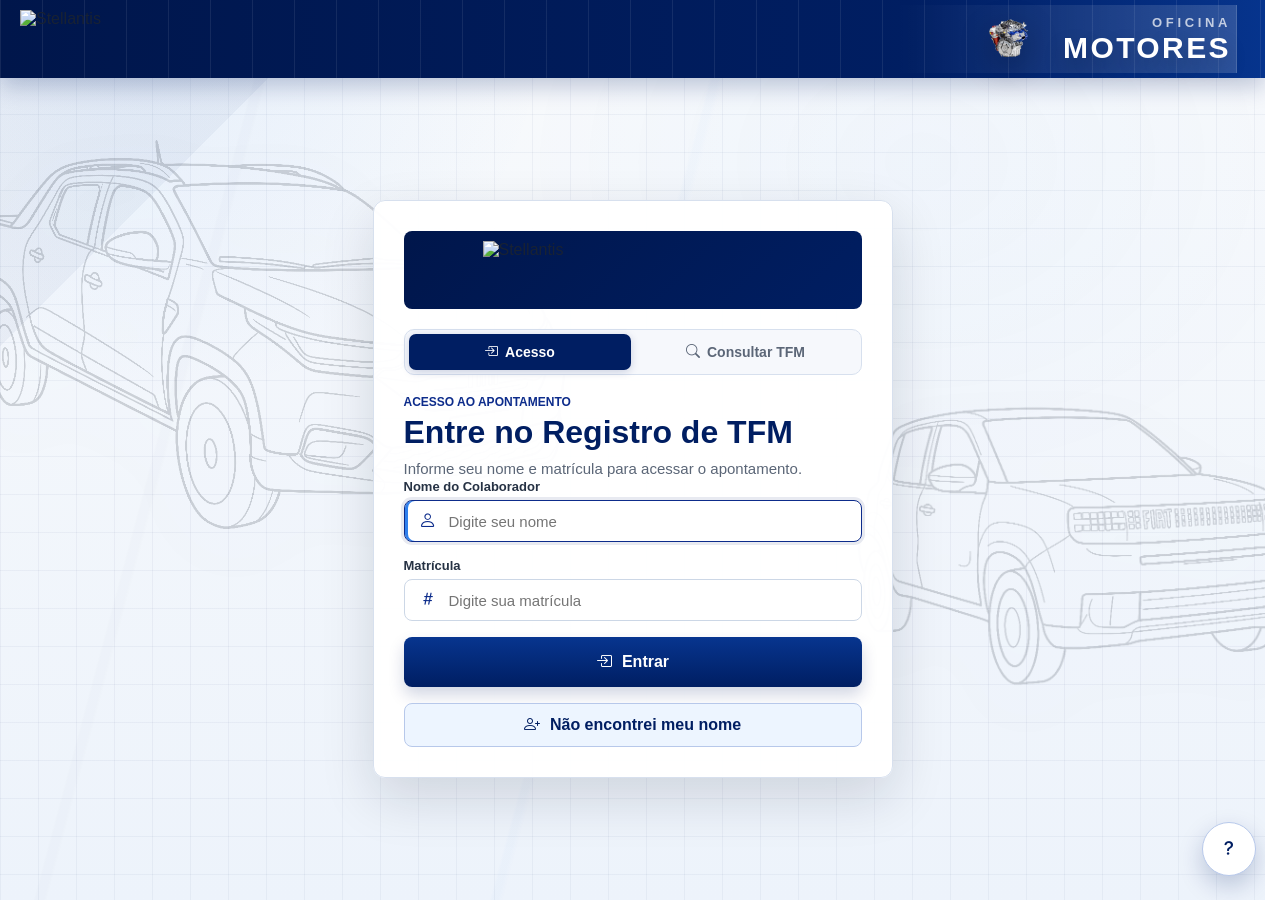
==== index.html @ 26096618 "Melhora anexos consulta e ajuda do apontamento" ====
﻿<!DOCTYPE html>
<html lang="pt-BR">

<head>
    <meta charset="UTF-8">
    <meta name="viewport" content="width=device-width, initial-scale=1.0">

    <title>Registro de Atividades TFM | Stellantis</title>
    <meta name="description" content="Registro de atividades realizadas após a finalização do TFM.">
    <meta name="theme-color" content="#001E62">
    <link rel="icon" type="image/png" sizes="32x32" href="favicon-32.png">
    <link rel="icon" type="image/png" sizes="48x48" href="favicon-48.png">
    <link rel="apple-touch-icon" sizes="180x180" href="apple-touch-icon.png">
    <link rel="manifest" href="site.webmanifest">

    <link rel="stylesheet" href="style.css">
    <link rel="stylesheet" href="https://cdn.jsdelivr.net/npm/bootstrap-icons@1.11.3/font/bootstrap-icons.min.css">
</head>

<body class="login-bloqueado">
    <header class="header">
        <div class="header-inner">
            <img src="logo.png" class="logo" alt="Stellantis">

            <div class="header-titulo-oficina" aria-label="Oficina Motores">
                <img src="slogan.png" class="header-motor-img" alt="Motor">
                <div class="header-titulo-texto">
                    <span>Oficina</span>
                    <strong>Motores</strong>
                </div>
            </div>

            <div class="header-acoes">
                <div id="usuario-logado" class="usuario-logado" hidden>
                    <i class="bi bi-person-check"></i>
                    <span id="usuario-logado-nome">-</span>
                    <button type="button" class="btn-sair-login" aria-label="Sair do sistema">
                        <i class="bi bi-box-arrow-right"></i>
                    </button>
                </div>

                <button type="button" class="btn-abrir-sugestao">
                    <i class="bi bi-lightbulb"></i>
                    <span>Sugerir atividade</span>
                </button>

                <button type="button" class="btn-abrir-feedback">
                    <i class="bi bi-chat-square-heart"></i>
                    <span>Feedback</span>
                </button>
            </div>
        </div>
    </header>

    <section id="tela-login" class="tela-login" aria-labelledby="login-titulo">
        <div class="login-card">
            <div class="login-marca">
                <img src="logo.png" alt="Stellantis">
            </div>

            <div class="login-abas">
                <button type="button" class="login-aba login-aba-ativo" id="aba-acesso" aria-selected="true">
                    <i class="bi bi-box-arrow-in-right"></i>
                    <span>Acesso</span>
                </button>
                <button type="button" class="login-aba" id="aba-consultar" aria-selected="false">
                    <i class="bi bi-search"></i>
                    <span>Consultar TFM</span>
                </button>
            </div>

            <div id="painel-acesso">
                <div class="login-topo">
                    <span>Acesso ao apontamento</span>
                    <h1 id="login-titulo">Entre no Registro de TFM</h1>
                    <p>Informe seu nome e matrícula para acessar o apontamento.</p>
                </div>

                <div id="login-feedback" class="login-feedback" role="status" aria-live="polite" hidden></div>

                <div class="login-form">
                    <div class="campo">
                        <label for="login-nome">Nome do Colaborador</label>
                        <div class="autocomplete-wrapper">
                            <div class="input-icon">
                                <i class="bi bi-person"></i>
                                <input id="login-nome" type="text" class="login-colaborador-input" placeholder="Digite seu nome" autocomplete="off">
                            </div>
                            <div class="atividade-sugestoes" hidden></div>
                        </div>
                    </div>

                    <div class="campo">
                        <label for="login-matricula">Matrícula</label>
                        <div class="input-icon">
                            <i class="bi bi-hash"></i>
                            <input id="login-matricula" type="text" placeholder="Digite sua matrícula" inputmode="numeric" autocomplete="off">
                        </div>
                    </div>

                    <button type="button" class="btn-entrar-login">
                        <i class="bi bi-box-arrow-in-right"></i>
                        <span>Entrar</span>
                    </button>

                    <button type="button" class="btn-login-alternativo">
                        <i class="bi bi-person-plus"></i>
                        <span>Não encontrei meu nome</span>
                    </button>

                    <div id="login-alternativo" class="login-alternativo" hidden>
                        <div class="login-alternativo-topo">
                            <strong>Entrar com cadastro pendente</strong>
                            <p>Use esta opção se seu nome ainda não aparece na lista. Depois peça para a liderança incluir seu cadastro oficial.</p>
                        </div>

                        <div class="campo">
                            <label for="novo-login-nome">Nome completo</label>
                            <div class="input-icon">
                                <i class="bi bi-person-badge"></i>
                                <input id="novo-login-nome" type="text" placeholder="Digite seu nome completo" autocomplete="off">
                            </div>
                        </div>

                        <div class="campo">
                            <label for="novo-login-matricula">Matrícula</label>
                            <div class="input-icon">
                                <i class="bi bi-hash"></i>
                                <input id="novo-login-matricula" type="text" placeholder="Digite sua matrícula" inputmode="numeric" autocomplete="off">
                            </div>
                        </div>

                        <button type="button" class="btn-entrar-pendente">
                            <i class="bi bi-person-check"></i>
                            <span>Entrar e solicitar inclusão</span>
                        </button>
                    </div>
                </div>
            </div>

            <div id="painel-consultar-login" hidden>
                <div class="login-topo">
                    <span>Consultar TFM</span>
                    <h1>Pesquisar TFM</h1>
                    <p>Cole um ou vários TFMs para verificar quais estão no apontamento.</p>
                </div>

                <div id="login-consulta-feedback" class="login-feedback" role="status" aria-live="polite" hidden></div>

                <div class="login-form">
                    <div class="campo">
                        <label for="login-busca-tfm">Número(s) do TFM</label>
                        <div class="input-icon input-textarea">
                            <i class="bi bi-hash"></i>
                            <textarea id="login-busca-tfm" rows="4" placeholder="Cole os TFMs aqui, um por linha ou separados por espaço" inputmode="numeric" autocomplete="off"></textarea>
                        </div>
                    </div>
                    <button type="button" class="btn-buscar-login btn-entrar-login">
                        <i class="bi bi-search"></i>
                        <span>Buscar TFM</span>
                    </button>
                </div>

                <div id="login-resultado-busca" class="resultado-busca login-resultado-busca" hidden></div>
            </div>
        </div>

        <button type="button" class="btn-help btn-help-login" aria-label="Abrir ajuda">
            <i class="bi bi-question-lg"></i>
        </button>
    </section>

    <div id="modal-sugestao" class="modal-tfm" hidden>
        <div class="modal-tfm-backdrop" data-fechar-sugestao></div>
        <section class="modal-tfm-painel modal-sugestao-painel" role="dialog" aria-modal="true" aria-labelledby="modal-sugestao-titulo">
            <div class="modal-tfm-topo">
                <div>
                    <span>Sugestão de atividade</span>
                    <h2 id="modal-sugestao-titulo">Enviar nova atividade</h2>
                </div>

                <button type="button" class="btn-fechar-modal" aria-label="Fechar sugestão" data-fechar-sugestao>
                    <i class="bi bi-x-lg"></i>
                </button>
            </div>

            <div class="modal-tfm-conteudo">
                <div class="sugestao-atividade-conteudo">
                    <div class="campo">
                        <label for="sugestao-atividade">Atividade sugerida</label>
                        <div class="input-icon">
                            <i class="bi bi-list-plus"></i>
                            <input id="sugestao-atividade" type="text" placeholder="Digite a atividade que ainda não aparece na lista">
                        </div>
                    </div>

                    <div class="campo">
                        <label for="sugestao-observacao">Observação</label>
                        <div class="input-icon">
                            <i class="bi bi-chat-left-text"></i>
                            <input id="sugestao-observacao" type="text" placeholder="Opcional: detalhe quando essa atividade deve ser usada">
                        </div>
                    </div>

                    <button type="button" class="btn-sugerir-atividade">
                        <i class="bi bi-send"></i>
                        <span>Enviar sugestão</span>
                    </button>
                </div>
            </div>
        </section>
    </div>

    <div id="modal-feedback" class="modal-tfm" hidden>
        <div class="modal-tfm-backdrop" data-fechar-feedback></div>
        <section class="modal-tfm-painel modal-sugestao-painel" role="dialog" aria-modal="true" aria-labelledby="modal-feedback-titulo">
            <div class="modal-tfm-topo">
                <div>
                    <span>Feedback do colaborador</span>
                    <h2 id="modal-feedback-titulo">Enviar sugestão, ideia ou reclamação</h2>
                </div>

                <button type="button" class="btn-fechar-modal" aria-label="Fechar feedback" data-fechar-feedback>
                    <i class="bi bi-x-lg"></i>
                </button>
            </div>

            <div class="modal-tfm-conteudo">
                <div class="sugestao-atividade-conteudo">
                    <div class="campo">
                        <label for="feedback-tipo">Tipo de feedback</label>
                        <div class="input-icon">
                            <i class="bi bi-tags"></i>
                            <select id="feedback-tipo">
                                <option value="Sugestão">Sugestão</option>
                                <option value="Ideia">Ideia</option>
                                <option value="Reclamação">Reclamação</option>
                            </select>
                        </div>
                    </div>

                    <div class="campo">
                        <label for="feedback-texto">Sugestão, ideia ou reclamação</label>
                        <div class="input-icon input-textarea">
                            <i class="bi bi-chat-left-text"></i>
                            <textarea id="feedback-texto" rows="3" placeholder="Descreva o feedback"></textarea>
                        </div>
                    </div>

                    <div class="campo">
                        <label for="feedback-observacao">Observação complementar</label>
                        <div class="input-icon input-textarea">
                            <i class="bi bi-card-text"></i>
                            <textarea id="feedback-observacao" rows="2" placeholder="Opcional: detalhe melhor o contexto"></textarea>
                        </div>
                    </div>

                    <button type="button" class="btn-enviar-feedback">
                        <i class="bi bi-send"></i>
                        <span>Enviar feedback</span>
                    </button>
                </div>
            </div>
        </section>
    </div>

    <div id="modal-atividade" class="modal-tfm" hidden>
        <div class="modal-tfm-backdrop" data-fechar-atividade></div>
        <section class="modal-tfm-painel modal-atividade-painel" role="dialog" aria-modal="true" aria-labelledby="modal-atividade-titulo">
            <div class="modal-tfm-topo">
                <div>
                    <span>Nova atividade</span>
                    <h2 id="modal-atividade-titulo">Adicionar outra atividade</h2>
                </div>

                <button type="button" class="btn-fechar-modal" aria-label="Fechar atividade" data-fechar-atividade>
                    <i class="bi bi-x-lg"></i>
                </button>
            </div>

            <div class="modal-tfm-conteudo">
                <div class="modal-atividade-conteudo">
                    <div class="campo campo-inteiro">
                        <label for="modal-atividade-input">Atividade Realizada</label>
                        <div class="autocomplete-wrapper">
                            <div class="input-icon">
                                <i class="bi bi-list-ul"></i>
                                <input id="modal-atividade-input" type="text" class="atividade-input-modal" placeholder="Digite ou selecione a atividade" autocomplete="off">
                            </div>
                            <div class="atividade-sugestoes" hidden></div>
                        </div>
                    </div>

                    <div class="campo campo-inteiro">
                        <label for="modal-horas-input">Horas</label>
                        <div class="input-icon">
                            <i class="bi bi-clock-history"></i>
                            <input id="modal-horas-input" type="text" placeholder="Ex: 1.5" inputmode="decimal" pattern="[0-9]+(\.[0-9]+)?">
                        </div>
                    </div>

                    <div class="campo campo-inteiro">
                        <label for="modal-observacao-input">Observação</label>
                        <div class="input-icon input-textarea">
                            <i class="bi bi-chat-left-text"></i>
                            <textarea id="modal-observacao-input" rows="3" placeholder="Digite alguma observação sobre a atividade"></textarea>
                        </div>
                    </div>

                    <button type="button" class="btn-confirmar-atividade">
                        <i class="bi bi-plus-lg"></i>
                        <span>Adicionar atividade</span>
                    </button>
                </div>
            </div>
        </section>
    </div>

    <div id="modal-colaborador" class="modal-tfm" hidden>
        <div class="modal-tfm-backdrop" data-fechar-colaborador></div>
        <section class="modal-tfm-painel modal-colaborador-painel" role="dialog" aria-modal="true" aria-labelledby="modal-colaborador-titulo">
            <div class="modal-tfm-topo">
                <div>
                    <span>Colaborador adicional</span>
                    <h2 id="modal-colaborador-titulo">Adicionar colaborador</h2>
                </div>

                <button type="button" class="btn-fechar-modal" aria-label="Fechar colaborador" data-fechar-colaborador>
                    <i class="bi bi-x-lg"></i>
                </button>
            </div>

            <div class="modal-tfm-conteudo">
                <div class="modal-colaborador-conteudo">
                    <div class="campo campo-inteiro">
                        <label for="modal-colaborador-nome">Nome do colaborador</label>
                        <div class="autocomplete-wrapper">
                            <div class="input-icon">
                                <i class="bi bi-person"></i>
                                <input id="modal-colaborador-nome" type="text" placeholder="Digite ou selecione o colaborador" autocomplete="off">
                            </div>
                            <div class="atividade-sugestoes" hidden></div>
                        </div>
                    </div>

                    <div class="campo campo-inteiro">
                        <label for="modal-colaborador-matricula">Matrícula</label>
                        <div class="input-icon">
                            <i class="bi bi-hash"></i>
                            <input id="modal-colaborador-matricula" type="text" placeholder="Matrícula" inputmode="numeric" autocomplete="off">
                        </div>
                    </div>

                    <div class="campo campo-inteiro">
                        <label for="modal-colaborador-horas">Horas</label>
                        <div class="input-icon">
                            <i class="bi bi-clock-history"></i>
                            <input id="modal-colaborador-horas" type="text" placeholder="Ex: 1.5" inputmode="decimal">
                        </div>
                    </div>

                    <button type="button" class="btn-confirmar-colaborador">
                        <i class="bi bi-plus-lg"></i>
                        <span>Adicionar colaborador</span>
                    </button>
                </div>
            </div>
        </section>
    </div>

    <div id="modal-revisao" class="modal-tfm" hidden>
        <div class="modal-tfm-backdrop" data-fechar-revisao></div>
        <section class="modal-tfm-painel modal-revisao-painel" role="dialog" aria-modal="true" aria-labelledby="modal-revisao-titulo">
            <div class="modal-tfm-topo">
                <div>
                    <span>Revisão do apontamento</span>
                    <h2 id="modal-revisao-titulo">Conferir antes de salvar</h2>
                </div>

                <button type="button" class="btn-fechar-modal" aria-label="Fechar revisão" data-fechar-revisao>
                    <i class="bi bi-x-lg"></i>
                </button>
            </div>

            <div class="modal-tfm-conteudo">
                <div id="revisao-conteudo" class="revisao-conteudo"></div>

                <div class="revisao-acoes">
                    <button type="button" class="btn-imprimir-revisao">
                        <i class="bi bi-printer"></i>
                        <span>Imprimir comprovante</span>
                    </button>

                    <button type="button" class="btn-confirmar-salvamento">
                        <i class="bi bi-check2-circle"></i>
                        <span>Confirmar e salvar</span>
                    </button>
                </div>
            </div>
        </section>
    </div>

    <div id="modal-help" class="modal-tfm" hidden>
        <div class="modal-tfm-backdrop" data-fechar-help></div>
        <section class="modal-tfm-painel modal-help-painel" role="dialog" aria-modal="true" aria-labelledby="modal-help-titulo">
            <div class="modal-tfm-topo">
                <div>
                    <span>Ajuda rápida</span>
                    <h2 id="modal-help-titulo">Como usar o apontamento</h2>
                </div>

                <button type="button" class="btn-fechar-modal" aria-label="Fechar ajuda" data-fechar-help>
                    <i class="bi bi-x-lg"></i>
                </button>
            </div>

            <div class="modal-tfm-conteudo">
                <div class="help-grid">
                    <div class="help-item">
                        <span>01</span>
                        <div>
                            <strong>Acesse o formulário</strong>
                            <p>Informe seu nome e matrícula. Se seu nome ainda não aparecer, use a opção Não encontrei meu nome.</p>
                        </div>
                    </div>

                    <div class="help-item">
                        <span>02</span>
                        <div>
                            <strong>Preencha os dados principais</strong>
                            <p>Informe início e fim do TFM, nome do colaborador, matrícula e turno.</p>
                        </div>
                    </div>

                    <div class="help-item">
                        <span>03</span>
                        <div>
                            <strong>Adicione colaboradores extras</strong>
                            <p>Use Colaboradores adicionais quando mais de uma pessoa trabalhou no mesmo TFM. Informe nome e horas de cada pessoa.</p>
                        </div>
                    </div>

                    <div class="help-item">
                        <span>04</span>
                        <div>
                            <strong>Informe o TFM</strong>
                            <p>Digite o número do TFM com 6 números e o código do projeto.</p>
                        </div>
                    </div>

                    <div class="help-item">
                        <span>05</span>
                        <div>
                            <strong>Anexe o documento se existir</strong>
                            <p>Use PDF, PNG, JPG ou JPEG de até 5 MB. Se não tiver documento, o apontamento pode ser salvo sem anexo.</p>
                        </div>
                    </div>

                    <div class="help-item">
                        <span>06</span>
                        <div>
                            <strong>Registre as atividades</strong>
                            <p>Selecione ou digite a atividade realizada, informe as horas trabalhadas com ponto e adicione observação quando necessário.</p>
                        </div>
                    </div>

                    <div class="help-item">
                        <span>07</span>
                        <div>
                            <strong>Salve o apontamento</strong>
                            <p>Após preencher os campos corretamente, clique em Salvar Apontamento e aguarde até os dados serem salvos.</p>
                        </div>
                    </div>

                    <div class="help-item">
                        <span>08</span>
                        <div>
                            <strong>Consulte um TFM</strong>
                            <p>Use o campo Consultar TFM para ver dados, atividades registradas e abrir o documento quando existir.</p>
                        </div>
                    </div>

                    <div class="help-item">
                        <span>09</span>
                        <div>
                            <strong>Sugira uma atividade</strong>
                            <p>Se a atividade não aparecer na lista ou tiver alguma sugestão, use Sugerir atividade para enviar uma nova opção à liderança.</p>
                        </div>
                    </div>

                    <div class="help-item help-item-destaque">
                        <span>10</span>
                        <div>
                            <strong>Envie feedback do sistema</strong>
                            <p>Use Feedback para registrar sugestão, ideia, reclamação ou erro encontrado durante o uso do site.</p>
                            <button type="button" class="btn-help-feedback">
                                <i class="bi bi-chat-square-heart"></i>
                                <span>Abrir feedback</span>
                            </button>
                        </div>
                    </div>

                    <div class="help-item help-item-destaque">
                        <span>11</span>
                        <div>
                            <strong>Ainda está com dúvidas?</strong>
                            <p>Se a dúvida continuar ou houver falha que impeça o apontamento, contate o host/responsável pelo site com o número do TFM, matrícula e uma breve descrição do ocorrido.</p>
                        </div>
                    </div>
                </div>
            </div>
        </section>
    </div>

    <div id="modal-documentos" class="modal-tfm" hidden>
        <div class="modal-tfm-backdrop" data-fechar-documentos></div>
        <section class="modal-tfm-painel modal-documentos-painel" role="dialog" aria-modal="true" aria-labelledby="modal-documentos-titulo">
            <div class="modal-tfm-topo">
                <div>
                    <span>Anexos do apontamento</span>
                    <h2 id="modal-documentos-titulo">Verificar imagens</h2>
                </div>

                <button type="button" class="btn-fechar-modal" aria-label="Fechar anexos" data-fechar-documentos>
                    <i class="bi bi-x-lg"></i>
                </button>
            </div>

            <div class="modal-tfm-conteudo">
                <div id="modal-documentos-conteudo" class="modal-documentos-conteudo"></div>
            </div>
        </section>
    </div>

    <main class="main-container">
        <form id="form-apontamento" novalidate>
            <div class="topo-apontamento">
                <div class="titulo-principal">
                    <div class="titulo-icon">
                        <i class="bi bi-clipboard-check"></i>
                    </div>

                    <div>
                        <h1>Registro de Atividades TFM</h1>
                        <p>Preencha corretamente as informações das atividades realizadas após a finalização do TFM.</p>
                    </div>
                </div>

                <section class="painel-resumo" aria-label="Resumo do apontamento">
                    <div class="resumo-item resumo-item-atividades">
                        <span>Atividades Registradas</span>
                        <strong id="resumo-atividades">...</strong>
                    </div>

                    <div class="resumo-item resumo-item-tfm">
                        <span>TFM Registrados</span>
                        <strong id="resumo-salvos">...</strong>
                    </div>

                    <div class="resumo-item resumo-item-ultimo">
                        <span>Último TFM</span>
                        <strong id="resumo-ultimo-tfm">-</strong>
                    </div>
                </section>

            </div>

            <button type="button" class="btn-help" aria-label="Abrir ajuda">
                <i class="bi bi-question-lg"></i>
            </button>

            <div id="feedback-global" class="feedback-global" role="status" aria-live="polite" hidden></div>

            <div class="form-layout">
                <div class="form-coluna form-coluna-esquerda">
                    <div class="card card-dados">
                        <div class="card-titulo">
                            <i class="bi bi-calendar-check"></i>
                            <h2>Dados Principais</h2>
                        </div>

                        <div class="linha"></div>

                        <div class="form-grid dados-grid">
                            <div class="campo campo-metade">
                                <label for="data-inicio-tfm">Data início do TFM</label>
                                <div class="input-icon">
                                    <i class="bi bi-calendar-event"></i>
                                    <input id="data-inicio-tfm" name="dataInicioTfm" type="date" required>
                                </div>
                            </div>

                            <div class="campo campo-metade">
                                <label for="data-fim-tfm">Data fim do TFM</label>
                                <div class="input-icon">
                                    <i class="bi bi-calendar-check"></i>
                                    <input id="data-fim-tfm" name="dataFimTfm" type="date" required>
                                </div>
                            </div>

                            <div class="campo campo-inteiro">
                                <label for="nome">Nome do Colaborador</label>
                                <div class="autocomplete-wrapper">
                                    <div class="input-icon">
                                        <i class="bi bi-person"></i>
                                        <input id="nome" name="nome" type="text" class="colaborador-input" placeholder="Digite seu Nome" autocomplete="off" required>
                                    </div>
                                    <div class="atividade-sugestoes" hidden></div>

                                    <select id="colaboradores-opcoes" hidden>
                                   <option>Ailton Dos Reis Santana</option>
<option>Airton Fonseca do Nascimento</option>
<option>Albert de Almeida Libério</option>
<option>Caio Resende Soares</option>
<option>Cláudio Roberto Miranda</option>
<option>Cleiton De Souza</option>
<option>Ecelson Miranda</option>
<option>Edilson Ribeiro de Andrade</option>
<option>Fabio Henrique Alves Ventura</option>
<option>Franklin de Jesus Souza</option>
<option>Geraldo Marçal Paiva</option>
<option>Gustavo da Silva Amaral</option>
<option>João Paulo de Rezende Trindade</option>
<option>José Edson Martins Coelho</option>
<option>José Egídio Rocha</option>
<option>José Roberto Souza Franco</option>
<option>Leonel Barros Pereira Da Silva</option>
<option>Paulo Roberto Ferreira</option>
<option>Rafael da Silva Moreira</option>
<option>Renato Basílio dos Santos Júnior</option>
<option>Renato Fagner Foureaux</option>
<option>Renis Mendes Goulart</option>
<option>Ricardo da Silva Matos</option>
<option>Roberto Carlos Vieira Martins</option>
<option>Rodolfo Ribeiro Martins</option>
<option>Romeu Malagoli dos Santos</option>
<option>Sebastião Dirino Correia</option>
<option>Sueimer Batista Pereira</option>
<option>Valdemi Amancio Do Nascimento</option>
<option>Wender Bortoloto da Costa</option>
                                    </select>
                                </div>
                            </div>

                            <div class="campo campo-metade">
                                <label for="matricula">Matrícula</label>
                                <div class="input-icon">
                                    <i class="bi bi-hash"></i>
                                    <input id="matricula" name="matricula" type="text" placeholder="Sua Matrícula" inputmode="numeric" autocomplete="off" required>
                                </div>
                            </div>

                            <div class="campo campo-metade campo-turno">
                                <label for="turno">Turno</label>
                                <div class="input-icon">
                                    <i class="bi bi-clock"></i>
                                    <select id="turno" name="turno" required>
                                        <option value="">Seu Turno</option>
                                        <option>1º Turno</option>
                                        <option>2º Turno</option>
                                        <option>Administrativo</option>
                                    </select>
                                </div>
                            </div>

                            <div class="campo campo-inteiro colaboradores-adicionais-campo">
                                <div class="colaboradores-adicionais-topo">
                                    <div>
                                        <label>Colaboradores adicionais</label>
                                        <small>Use quando mais de uma pessoa trabalhou no mesmo TFM.</small>
                                    </div>

                                    <button type="button" class="btn-add-colaborador">
                                        <i class="bi bi-person-plus"></i>
                                        <span>Adicionar colaborador</span>
                                    </button>
                                </div>

                                <div id="colaboradores-adicionais-lista" class="colaboradores-adicionais-lista"></div>
                            </div>
                        </div>
                    </div>

                    <div class="card card-atividade" id="atividades-container">
                        <div class="card-titulo">
                            <i class="bi bi-hash"></i>
                            <h2>TFM</h2>
                        </div>

                        <div class="linha"></div>

                        <div id="atividades-lista">
                            <div class="form-grid atividade-grid">
                                <div class="campo campo-inteiro">
                                    <label for="tfm">Número do TFM</label>
                                    <div class="input-icon">
                                        <i class="bi bi-hash"></i>
                                        <input id="tfm" name="tfm" type="text" placeholder="Digite o TFM" maxlength="6" minlength="6" pattern="[0-9]{6}" inputmode="numeric" autocomplete="off" required>
                                    </div>
                                </div>

                                <div class="campo campo-inteiro">
                                    <label for="projeto">Código do Projeto</label>
                                    <div class="input-icon">
                                        <i class="bi bi-hash"></i>
                                        <input id="projeto" name="projeto" type="text" placeholder="Digite o código" autocomplete="off">
                                    </div>
                                </div>

                                <div class="campo campo-inteiro documento">
                                    <label for="documento-1">Anexar imagem</label>
                                    <div class="input-icon input-file">
                                        <i class="bi bi-file-earmark-arrow-up"></i>
                                        <label class="arquivo-botao" for="documento-1">Escolher arquivos</label>
                                        <span class="arquivo-nome">Nenhum arquivo selecionado</span>
                                        <input id="documento-1" name="documento[]" type="file" class="documento-input" accept=".pdf,.png,.jpg,.jpeg,application/pdf,image/png,image/jpeg" multiple>
                                    </div>
                                    <div class="documento-preview" aria-live="polite"></div>
                                    <small>Somente PDF, PNG, JPG ou JPEG até 5 MB cada.</small>
                                </div>
                            </div>
                        </div>
                    </div>
                </div>

                <div class="form-coluna form-coluna-centro">
                    <div class="card card-detalhes" id="detalhes-container">
                        <div class="card-titulo">
                            <i class="bi bi-list-task"></i>
                            <h2>Atividades Realizadas</h2>
                        </div>

                        <div class="linha"></div>

                        <div id="detalhes-lista">
                            <div class="detalhes-item bloco-item">
                                <div class="bloco-cabecalho">
                                    <span class="bloco-numero">01</span>
                                    <div class="bloco-cabecalho-titulo">
                                        <strong>Atividade realizada</strong>
                                        <span>Obrigatória</span>
                                    </div>
                                </div>

                                <div class="detalhes-grid">
                                    <div class="campo campo-inteiro">
                                        <label for="atividade-1">Atividade Realizada</label>
                                        <div class="autocomplete-wrapper">
                                            <div class="input-icon">
                                                <i class="bi bi-list-ul"></i>
                                                <input id="atividade-1" name="atividade[]" type="text" class="atividade-input" placeholder="Digite ou selecione a atividade" autocomplete="off" required>
                                            </div>
                                            <div class="atividade-sugestoes" hidden></div>
                                        </div>
                                    </div>

                                    <div class="campo campo-horas">
                                        <label for="horas-1">Horas Trabalhadas</label>
                                        <div class="input-icon">
                                            <i class="bi bi-clock-history"></i>
                                            <input id="horas-1" name="horas[]" type="text" class="horas-input" placeholder="Ex: 1.5" inputmode="decimal" pattern="[0-9]+(\.[0-9]+)?" required>
                                        </div>
                                    </div>

                                    <div class="campo observacao">
                                        <label for="observacao-1">Observação</label>
                                        <div class="input-icon input-textarea">
                                            <i class="bi bi-chat-left-text"></i>
                                            <textarea id="observacao-1" name="observacao[]" rows="3" class="observacao-input" placeholder="Digite alguma observação sobre a atividade"></textarea>
                                        </div>
                                    </div>

                                </div>
                            </div>
                        </div>

                        <div class="adicionar-atividade-box">
                            <button type="button" class="btn-add">
                                <i class="bi bi-plus-lg"></i>
                                Adicionar Outra Atividade
                            </button>
                        </div>
                    </div>
                </div>

                <div class="form-coluna form-coluna-direita">
                    <div class="card card-busca">
                    <div class="card-titulo">
                        <i class="bi bi-search"></i>
                        <h2>Consultar TFM</h2>
                    </div>

                    <div class="linha"></div>

                    <div class="busca-tfm">
                        <div class="campo">
                            <label for="busca-tfm">Número(s) do TFM</label>
                            <div class="input-icon input-textarea">
                                <i class="bi bi-hash"></i>
                                <textarea id="busca-tfm" rows="4" placeholder="Cole os TFMs aqui, um por linha ou separados por espaço" inputmode="numeric" autocomplete="off"></textarea>
                            </div>
                        </div>

                        <button type="button" class="btn-buscar">
                            <i class="bi bi-search"></i>
                            <span>Buscar</span>
                        </button>
                    </div>

                    <button type="button" class="resultado-busca-backdrop" aria-label="Fechar resultados da consulta" hidden></button>
                    <div id="resultado-busca" class="resultado-busca" hidden></div>
                </div>

                    <section class="card card-historico" aria-labelledby="historico-titulo">
                    <div class="card-titulo">
                        <i class="bi bi-clock-counterclockwise"></i>
                        <h2 id="historico-titulo">TFM Realizados</h2>
                    </div>

                    <div class="linha"></div>

                    <div class="historico-topo">
                        <p>Últimas 5 atividades salvas na planilha.</p>
                    </div>

                    <div id="historico-lista" class="historico-lista"></div>
                </section>

                </div>

            </div>

            <button type="submit" class="btn-salvar btn-salvar-flutuante">
                <i class="bi bi-floppy"></i>
                <span>Salvar Apontamento</span>
            </button>

        </form>
    </main>

    <div id="modal-tfm" class="modal-tfm" hidden>
        <div class="modal-tfm-backdrop" data-fechar-modal></div>
        <section class="modal-tfm-painel" role="dialog" aria-modal="true" aria-labelledby="modal-tfm-titulo">
            <div class="modal-tfm-topo">
                <div>
                    <span>Consultar TFM</span>
                    <h2 id="modal-tfm-titulo">Resultado da consulta</h2>
                </div>

                <button type="button" class="btn-fechar-modal" aria-label="Fechar consulta" data-fechar-modal>
                    <i class="bi bi-x-lg"></i>
                </button>
            </div>

            <div id="modal-tfm-conteudo" class="modal-tfm-conteudo"></div>
        </section>
    </div>

    <script src="script.js?v=20260731-1"></script>
</body>

</html>
---- style.css ----
*{
    margin:0;
    padding:0;
    box-sizing:border-box;
    font-family:"Segoe UI", Tahoma, Geneva, Verdana, sans-serif;
}

html{
    scrollbar-gutter:stable;
}

:root{
    --stellantis-blue:#001E62;
    --stellantis-blue-strong:#00164b;
    --stellantis-blue-soft:#0d2c8b;
    --stellantis-cyan:#2f80ed;
    --stellantis-steel:#3b4658;
    --stellantis-ink:#182233;
    --stellantis-muted:#5b6677;
    --stellantis-line:#d7e0ee;
    --stellantis-surface:#ffffff;
    --stellantis-surface-soft:#f6f8fc;
    --stellantis-grid:rgba(0,30,98,0.045);
    --stellantis-success:#0f766e;
    --stellantis-warning:#b45309;
    --stellantis-danger:#b42318;
    --shadow-card:0 10px 24px rgba(15,23,42,0.07);
    --shadow-card-hover:0 14px 28px rgba(15,23,42,0.10);
    --shadow-action:0 14px 30px rgba(0,30,98,0.24);
}

body{
    background:
        radial-gradient(circle at 12% 0%, rgba(47,128,237,0.09), transparent 28%),
        linear-gradient(var(--stellantis-grid) 1px, transparent 1px),
        linear-gradient(90deg, var(--stellantis-grid) 1px, transparent 1px),
        linear-gradient(135deg, rgba(0,30,98,0.045) 0 16%, transparent 16% 100%),
        linear-gradient(180deg, #f8fafc 0%, #edf3fb 100%);
    background-size:auto, 38px 38px, 38px 38px, auto, auto;
    color:var(--stellantis-ink);
    min-height:100vh;
    overflow-x:hidden;
    position:relative;
}

body::before,
body::after{
    content:"";
    inset:0;
    pointer-events:none;
    position:fixed;
    z-index:0;
}

body::before{
    animation:carros-fundo-oficina 38s linear infinite;
    background-image:url("fiat-fundo-1-bg-line.png"), url("fiat-fundo-2-bg-line.png");
    background-position:-18% 22%, 118% 68%;
    background-repeat:no-repeat;
    background-size:min(56vw, 740px) auto, min(52vw, 700px) auto;
    filter:sepia(1) saturate(2.6) hue-rotate(178deg) brightness(0.82) contrast(1.08) drop-shadow(0 18px 24px rgba(0,30,98,0.10));
    mix-blend-mode:multiply;
    opacity:0.18;
}

body::after{
    animation:linhas-fundo-oficina 16s ease-in-out infinite alternate;
    background:
        linear-gradient(105deg, transparent 0 18%, rgba(0,30,98,0.03) 18.2% 18.7%, transparent 19% 100%),
        linear-gradient(105deg, transparent 0 48%, rgba(47,128,237,0.035) 48.2% 48.6%, transparent 49% 100%),
        radial-gradient(ellipse at 72% 18%, rgba(47,128,237,0.07), transparent 34%);
    opacity:0.48;
}

.header,
.tela-login,
.main-container{
    position:relative;
    z-index:1;
}

body.modal-aberto{
    overflow:hidden;
}

body.resultado-busca-aberto{
    overflow:hidden;
}

body.login-bloqueado .main-container,
body.login-bloqueado .btn-abrir-sugestao,
body.login-bloqueado .btn-abrir-feedback,
body.login-bloqueado .btn-salvar-flutuante{
    display:none;
}

/* HEADER */

.header{
    align-items:center;
    background:
        linear-gradient(90deg, rgba(255,255,255,0.08) 0 1px, transparent 1px 100%),
        linear-gradient(90deg, var(--stellantis-blue-strong) 0%, var(--stellantis-blue) 72%, #06348d 100%);
    background-size:42px 100%, auto;
    box-shadow:0 8px 22px rgba(0,30,98,0.24);
    display:flex;
    min-height:58px;
    width:100%;
}

.header-inner{
    align-items:center;
    display:flex;
    justify-content:space-between;
    margin:auto;
    padding:8px 20px;
    width:100%;
}

.logo{
    height:58px;
    object-fit:cover;
    object-position:center 52%;
    width:300px;
}

.header-titulo-oficina{
    align-items:center;
    color:white;
    display:flex;
    flex:1;
    gap:16px;
    isolation:isolate;
    justify-content:flex-end;
    line-height:1;
    min-width:300px;
    padding:0 14px;
    position:relative;
    text-align:right;
    text-transform:uppercase;
}

.header-titulo-oficina::before{
    background:linear-gradient(90deg, transparent, rgba(255,255,255,0.16));
    border-right:1px solid rgba(255,255,255,0.28);
    content:"";
    inset:-8px 8px -8px auto;
    position:absolute;
    width:min(340px, 38vw);
    z-index:-1;
}

.header-motor-img{
    filter:drop-shadow(0 10px 16px rgba(0,0,0,0.24));
    flex:0 0 auto;
    height:52px;
    object-fit:contain;
    width:72px;
}

.header-titulo-texto{
    align-items:flex-end;
    display:flex;
    flex-direction:column;
}

.header-titulo-texto span{
    color:rgba(255,255,255,0.72);
    font-size:13px;
    font-weight:800;
    letter-spacing:0.28em;
}

.header-titulo-texto strong{
    color:#ffffff;
    font-size:30px;
    font-weight:900;
    letter-spacing:0.08em;
    margin-top:4px;
    text-shadow:0 10px 22px rgba(0,0,0,0.24);
}

.header-acoes{
    align-items:center;
    display:flex;
    gap:12px;
}

.usuario-logado{
    align-items:center;
    background:rgba(255,255,255,0.12);
    border:1px solid rgba(255,255,255,0.24);
    border-radius:999px;
    color:white;
    display:flex;
    font-size:13px;
    font-weight:bold;
    gap:8px;
    min-height:34px;
    padding:6px 8px 6px 12px;
}

.usuario-logado[hidden]{
    display:none;
}

.usuario-logado span{
    max-width:240px;
    overflow:hidden;
    text-overflow:ellipsis;
    white-space:nowrap;
}

.btn-sair-login{
    align-items:center;
    background:rgba(255,255,255,0.14);
    border:1px solid rgba(255,255,255,0.24);
    border-radius:999px;
    color:white;
    cursor:pointer;
    display:flex;
    height:28px;
    justify-content:center;
    transition:0.25s;
    width:28px;
}

.btn-sair-login:hover,
.btn-sair-login:focus{
    background:white;
    color:var(--stellantis-blue);
    outline:none;
}

.btn-abrir-sugestao,
.btn-abrir-feedback{
    align-items:center;
    background:rgba(255,255,255,0.92);
    border:1px solid rgba(255,255,255,0.5);
    border-radius:8px;
    box-shadow:0 8px 16px rgba(0,0,0,0.16);
    color:var(--stellantis-blue);
    cursor:pointer;
    display:flex;
    font-size:13px;
    font-weight:bold;
    gap:6px;
    min-height:32px;
    padding:6px 10px;
    transition:0.25s;
}

.btn-abrir-sugestao:hover,
.btn-abrir-sugestao:focus,
.btn-abrir-feedback:hover,
.btn-abrir-feedback:focus{
    background:white;
    outline:none;
    transform:translateY(-1px);
}

/* LOGIN */

.tela-login[hidden]{
    display:none;
}

.tela-login{
    align-items:center;
    display:flex;
    justify-content:center;
    min-height:calc(100vh - 78px);
    padding:36px 20px;
}

/* ABAS DO LOGIN */
.login-abas{
    display:flex;
    gap:4px;
    background:var(--stellantis-surface-soft);
    border:1px solid var(--stellantis-line);
    border-radius:10px;
    padding:4px;
}

.login-aba{
    align-items:center;
    background:transparent;
    border:none;
    border-radius:7px;
    color:var(--stellantis-muted);
    cursor:pointer;
    display:flex;
    flex:1;
    font-size:14px;
    font-weight:600;
    gap:7px;
    justify-content:center;
    padding:10px 12px;
    transition:background 0.18s, color 0.18s;
}

.login-aba:hover{
    background:rgba(0,30,98,0.07);
    color:var(--stellantis-blue);
}

.login-aba.login-aba-ativo{
    background:var(--stellantis-blue);
    color:#fff;
    box-shadow:0 2px 8px rgba(0,30,98,0.18);
}

.login-card{
    background:rgba(255,255,255,0.96);
    border:1px solid var(--stellantis-line);
    border-radius:12px;
    box-shadow:0 20px 54px rgba(15,23,42,0.14);
    display:grid;
    gap:20px;
    max-width:520px;
    padding:30px;
    width:100%;
}

.login-marca{
    align-items:center;
    background:linear-gradient(135deg, var(--stellantis-blue-strong), var(--stellantis-blue));
    border-radius:8px;
    display:flex;
    justify-content:center;
    min-height:78px;
    overflow:hidden;
}

.login-marca img{
    height:58px;
    object-fit:cover;
    object-position:center 52%;
    width:300px;
}

.login-topo span{
    color:var(--stellantis-blue-soft);
    display:block;
    font-size:12px;
    font-weight:bold;
    margin-bottom:6px;
    text-transform:uppercase;
}

.login-topo h1{
    color:var(--stellantis-blue);
    font-size:32px;
    line-height:1.1;
    margin-bottom:8px;
}

.login-topo p{
    color:var(--stellantis-muted);
    font-size:15px;
    line-height:1.45;
}

.login-form{
    display:grid;
    gap:16px;
}

.login-alternativo[hidden]{
    display:none;
}

.login-alternativo{
    background:var(--stellantis-surface-soft);
    border:1px dashed #9db2d8;
    border-radius:14px;
    display:grid;
    gap:14px;
    padding:16px;
}

.login-alternativo-topo strong{
    color:var(--stellantis-blue);
    display:block;
    font-size:15px;
    margin-bottom:5px;
}

.login-alternativo-topo p{
    color:var(--stellantis-muted);
    font-size:13px;
    line-height:1.45;
}

.login-feedback{
    border-radius:12px;
    font-size:14px;
    font-weight:bold;
    padding:12px 14px;
}

.login-feedback.erro{
    background:#fef2f2;
    border:1px solid #fca5a5;
    color:var(--stellantis-danger);
}

.login-feedback.sucesso{
    background:#eefcf9;
    border:1px solid #8bd8ce;
    color:var(--stellantis-success);
}

.login-feedback.aviso{
    background:#fff7ed;
    border:1px solid #fdba74;
    color:var(--stellantis-warning);
}

/* CONTAINER */

.main-container{
    max-width:1360px;
    margin:auto;
    padding:clamp(16px, 2.4vw, 28px) clamp(14px, 2.4vw, 20px) 56px;
}

.topo-apontamento{
    align-items:start;
    display:grid;
    gap:18px;
    grid-template-columns:minmax(0, 1fr) minmax(340px, 430px);
    margin-bottom:22px;
}

/* TÍTULO */

.titulo-principal{
    display:flex;
    align-items:center;
    gap:18px;
    margin-bottom:0;
    position:relative;
}

.titulo-icon{
    width:58px;
    height:58px;
    background:linear-gradient(135deg, var(--stellantis-blue), var(--stellantis-cyan));
    border-radius:10px;
    display:flex;
    justify-content:center;
    align-items:center;
    color:white;
    font-size:26px;
    box-shadow:0 10px 18px rgba(0,30,98,0.20);
}

.titulo-principal h1{
    color:var(--stellantis-blue);
    font-size:clamp(28px, 3vw, 40px);
    line-height:1.05;
    margin-bottom:8px;
}

.titulo-principal p{
    color:var(--stellantis-muted);
    font-size:16px;
}

.painel-resumo{
    display:grid;
    gap:10px;
    grid-template-columns:repeat(3, minmax(120px, 1fr));
    margin-top:10px;
}

.resumo-item{
    background:rgba(255,255,255,0.9);
    border:1px solid var(--stellantis-line);
    border-radius:8px;
    border-left:4px solid var(--stellantis-cyan);
    box-shadow:0 8px 18px rgba(15,23,42,0.05);
    display:flex;
    min-width:0;
    flex-direction:column;
    justify-content:center;
    min-height:82px;
    padding:14px 16px;
}

.resumo-item span{
    color:var(--stellantis-muted);
    display:block;
    font-size:12px;
    font-weight:bold;
    margin-bottom:10px;
    text-transform:uppercase;
}

.resumo-item strong{
    color:var(--stellantis-blue);
    font-size:clamp(24px, 2.8vw, 34px);
    line-height:1;
}

.resumo-item-ultimo strong{
    font-size:clamp(20px, 2.3vw, 28px);
}

.feedback-global{
    border-radius:8px;
    font-weight:bold;
    margin-bottom:20px;
    padding:16px 18px;
}

.feedback-global.sucesso{
    background:#eefcf9;
    border:1px solid #8bd8ce;
    color:var(--stellantis-success);
}

.feedback-global.erro{
    background:#fef2f2;
    border:1px solid #fca5a5;
    color:var(--stellantis-danger);
}

.feedback-global.aviso{
    background:#fff7ed;
    border:1px solid #fdba74;
    color:var(--stellantis-warning);
}

.feedback-global.salvando{
    background:#edf5ff;
    border-color:#9bc2ff;
    color:var(--stellantis-blue);
    overflow:hidden;
    position:relative;
}

.feedback-global.salvando::after{
    animation:carregando-feedback 1.3s linear infinite;
    background:linear-gradient(90deg, transparent, rgba(255,255,255,0.72), transparent);
    content:"";
    inset:0 auto 0 -45%;
    position:absolute;
    width:45%;
}

.btn-help{
    align-items:center;
    background:#ffffff;
    border:1px solid #b7c8ea;
    border-radius:999px;
    bottom:24px;
    box-shadow:0 10px 24px rgba(0,30,98,0.22);
    color:var(--stellantis-blue);
    cursor:pointer;
    display:flex;
    flex-shrink:0;
    font-size:18px;
    height:54px;
    justify-content:center;
    position:fixed;
    right:24px;
    transition:0.25s;
    width:54px;
    z-index:80;
}

.btn-salvar-flutuante{
    backdrop-filter:blur(10px);
    background:linear-gradient(180deg, #0a3da0, var(--stellantis-blue));
    border:1px solid rgba(255,255,255,0.38);
    bottom:22px;
    box-shadow:var(--shadow-action);
    margin:0;
    min-height:56px;
    padding:15px 22px;
    position:fixed;
    right:90px;
    width:max-content;
    z-index:80;
}

.btn-help:hover,
.btn-help:focus{
    background:var(--stellantis-blue);
    color:white;
    outline:none;
    transform:translateY(-1px);
}

/* CARDS */

.card{
    background:var(--stellantis-surface);
    border:1px solid var(--stellantis-line);
    border-radius:10px;
    box-shadow:var(--shadow-card);
    margin-bottom:22px;
    overflow:hidden;
    padding:24px 22px 22px;
    position:relative;
}

.card::before{
    background:linear-gradient(90deg, var(--stellantis-blue), var(--stellantis-cyan));
    content:"";
    height:4px;
    left:0;
    position:absolute;
    right:0;
    top:0;
}

.form-layout{
    display:grid;
    grid-template-columns:minmax(0, 0.96fr) minmax(0, 1.04fr);
    gap:18px;
    align-items:start;
}

.form-layout .card{
    margin-bottom:0;
}

.form-coluna{
    align-content:start;
    display:grid;
    gap:12px;
    min-width:0;
    width:100%;
}

.card-detalhes{
    grid-column:1 / -1;
}

.card-historico{
    grid-column:1 / -1;
}

.card-busca{
    margin-bottom:0;
    padding:16px;
    position:relative;
    z-index:12;
}

.card-busca.tem-resultado-busca{
    z-index:30;
}

.card.card-busca:hover{
    transform:none;
}

.card-busca .card-titulo{
    margin-bottom:12px;
}

.card-busca .card-titulo h2{
    font-size:18px;
}

.card-busca .card-titulo i{
    font-size:18px;
}

.card-busca .linha{
    display:none;
}

.card-atividade{
    display:flex;
    flex-direction:column;
}

#atividades-lista{
    flex:1;
}

#detalhes-lista{
    flex:1;
    max-height:620px;
    overflow-y:auto;
    padding-right:6px;
}

#detalhes-lista::-webkit-scrollbar{
    width:8px;
}

#detalhes-lista::-webkit-scrollbar-track{
    background:#e8f1ff;
    border-radius:999px;
}

#detalhes-lista::-webkit-scrollbar-thumb{
    background:#8da2d6;
    border-radius:999px;
}

.card-titulo{
    display:flex;
    align-items:center;
    gap:12px;
    color:var(--stellantis-blue);
    margin-bottom:12px;
}

.card-titulo i{
    font-size:22px;
}

.card-titulo h2{
    font-size:24px;
    line-height:1.15;
}

.linha{
    width:100%;
    height:1px;
    background:linear-gradient(90deg, var(--stellantis-blue) 0, rgba(47,128,237,0.42) 86px, #dfe6f1 86px);
    margin-bottom:18px;
}

/* FORM */

.form-grid{
    display:grid;
    grid-template-columns:1fr 1fr;
    gap:20px;
}

.dados-grid,
.atividade-grid{
    grid-template-columns:repeat(2, minmax(0, 1fr));
}

.campo-metade{
    grid-column:span 1;
}

.campo-inteiro{
    grid-column:1 / -1;
}

.campo{
    display:flex;
    flex-direction:column;
}

.campo label{
    margin-bottom:8px;
    font-weight:bold;
    color:#263244;
    font-size:15px;
}

.bloco-item{
    background:var(--stellantis-surface-soft);
    border:1px solid #dce5f2;
    border-left:4px solid rgba(47,128,237,0.45);
    border-radius:8px;
    padding:18px;
}

.bloco-item + .bloco-item{
    margin-top:16px;
}

.bloco-cabecalho{
    align-items:center;
    color:var(--stellantis-blue);
    display:flex;
    gap:10px;
    justify-content:space-between;
    margin-bottom:16px;
}

.bloco-cabecalho-titulo{
    align-items:center;
    display:flex;
    flex:1;
    gap:10px;
    min-width:0;
}

.bloco-cabecalho-titulo span{
    background:#e8f1ff;
    border-radius:6px;
    color:var(--stellantis-blue);
    font-size:12px;
    font-weight:bold;
    padding:5px 8px;
}

.bloco-numero{
    align-items:center;
    background:var(--stellantis-blue);
    border-radius:999px;
    color:white;
    display:inline-flex;
    font-size:12px;
    font-weight:bold;
    height:28px;
    justify-content:center;
    letter-spacing:0.4px;
    width:38px;
}

.observacao{
    grid-column:1 / -1;
}

.campo-horas{
    grid-column:1 / -1;
}

.documento{
    grid-column:1 / -1;
}

.detalhes-grid{
    display:grid;
    gap:20px;
    grid-template-columns:minmax(0, 1.2fr) minmax(280px, 0.8fr);
}

.detalhes-item + .detalhes-item{
    border-top:none;
}

.documento small{
    color:var(--stellantis-muted);
    display:block;
    font-size:13px;
    margin-top:8px;
}

/* INPUT COM ÍCONE */

.input-icon{
    display:flex;
    align-items:center;
    border:1px solid #ccd7e6;
    border-radius:8px;
    background:white;
    padding:0 14px;
    transition:0.3s;
}

.input-icon:focus-within{
    border-color:var(--stellantis-blue-soft);
    box-shadow:inset 3px 0 0 var(--stellantis-cyan), 0 0 0 3px rgba(0,30,98,0.09);
}

.input-icon.campo-invalido{
    border-color:#dc2626;
    box-shadow:0 0 0 4px rgba(220,38,38,0.10);
}

.campo-mensagem{
    color:var(--stellantis-danger);
    font-size:12px;
    font-weight:bold;
    margin-top:6px;
}

.input-icon i{
    color:var(--stellantis-blue-soft);
    font-size:18px;
    margin-right:12px;
}

.input-icon input,
.input-icon select,
.input-icon textarea{
    flex:1;
    min-width:0;
    width:100%;
    border:none;
    outline:none;
    min-height:50px;
    padding:13px 0;
    font-size:15px;
    background:transparent;
}

.input-icon input[type="date"]{
    color-scheme:light;
    padding-right:8px;
}

.input-icon input[type="date"]::-webkit-calendar-picker-indicator{
    cursor:pointer;
    height:18px;
    margin-right:0;
    padding:2px;
    width:18px;
}

.input-icon.input-textarea{
    align-items:flex-start;
    padding-top:12px;
    padding-bottom:12px;
}

.input-icon textarea{
    font-family:inherit;
    line-height:1.45;
    max-height:220px;
    min-height:88px;
    padding:0;
    resize:vertical;
}

.input-icon.input-textarea i{
    margin-top:2px;
}

.busca-tfm{
    align-items:flex-end;
    display:grid;
    gap:10px;
    grid-template-columns:minmax(0, 1fr) auto;
}

.busca-tfm .campo label{
    font-size:13px;
    margin-bottom:6px;
}

.card-busca .input-icon input,
.card-busca .input-icon textarea{
    min-height:44px;
    padding:10px 0;
}

.card-busca .btn-buscar{
    min-height:46px;
    padding:12px 16px;
}

.card-busca .btn-buscar:hover,
.card-busca .btn-buscar:focus{
    transform:none;
}

.resultado-busca{
    background:linear-gradient(180deg, #ffffff 0%, #f7faff 100%);
    border:1px solid rgba(0,30,98,0.16);
    border-radius:10px;
    bottom:auto;
    box-shadow:0 22px 60px rgba(0,30,98,0.24);
    left:50%;
    margin-top:0;
    max-height:min(660px, 82vh);
    overflow-y:auto;
    padding:0;
    position:fixed;
    right:auto !important;
    top:50%;
    transform:translate(-50%, -50%);
    width:min(760px, calc(100vw - 32px));
    max-width:calc(100vw - 32px);
    z-index:120;
}

.resultado-busca-backdrop{
    background:rgba(9,18,35,0.64);
    border:0;
    cursor:pointer;
    inset:0;
    padding:0;
    position:fixed;
    width:100%;
    z-index:110;
}

.resultado-busca-backdrop[hidden]{
    display:none;
}

.btn-fechar-resultado{
    align-items:center;
    background:rgba(255,255,255,0.14);
    border:1px solid rgba(255,255,255,0.28);
    border-radius:999px;
    color:white;
    cursor:pointer;
    display:flex;
    height:34px;
    justify-content:center;
    margin:14px 14px -48px auto;
    position:sticky;
    top:12px;
    transition:0.2s;
    width:34px;
    z-index:2;
}

.btn-fechar-resultado:hover,
.btn-fechar-resultado:focus{
    background:white;
    color:var(--stellantis-blue);
    outline:none;
}

.resultado-busca::-webkit-scrollbar{
    width:8px;
}

.resultado-busca::-webkit-scrollbar-track{
    background:#eef3fb;
}

.resultado-busca::-webkit-scrollbar-thumb{
    background:#9db2d8;
    border-radius:999px;
}

.resultado-busca[hidden]{
    display:none;
}

.resultado-busca-sucesso{
    color:var(--stellantis-success);
}

.resultado-busca-aviso{
    color:var(--stellantis-warning);
}

.resultado-busca-erro{
    color:var(--stellantis-danger);
}

.modal-tfm[hidden]{
    display:none;
}

.modal-tfm{
    align-items:center;
    display:flex;
    inset:0;
    justify-content:center;
    padding:24px;
    position:fixed;
    z-index:100;
}

.modal-tfm-backdrop{
    background:rgba(9,18,35,0.64);
    inset:0;
    position:absolute;
}

.modal-tfm-painel{
    background:var(--stellantis-surface-soft);
    border-radius:16px;
    box-shadow:0 24px 70px rgba(2,6,23,0.35);
    display:flex;
    flex-direction:column;
    max-height:min(760px, calc(100vh - 48px));
    max-width:1040px;
    overflow:hidden;
    position:relative;
    width:100%;
    z-index:1;
}

.modal-help-painel{
    max-width:820px;
}

.modal-documentos-painel{
    max-width:900px;
}

.modal-sugestao-painel{
    max-width:620px;
}

.modal-atividade-painel{
    max-width:680px;
}

.modal-colaborador-painel{
    max-width:640px;
}

.modal-revisao-painel{
    max-width:980px;
}

.modal-tfm-topo{
    align-items:center;
    background:linear-gradient(90deg, var(--stellantis-blue-strong), var(--stellantis-blue));
    color:white;
    display:flex;
    justify-content:space-between;
    padding:22px 26px;
}

.modal-tfm-topo span{
    color:#cbdcff;
    display:block;
    font-size:12px;
    font-weight:bold;
    margin-bottom:4px;
    text-transform:uppercase;
}

.modal-tfm-topo h2{
    font-size:24px;
    line-height:1.2;
}

.btn-fechar-modal{
    align-items:center;
    background:rgba(255,255,255,0.12);
    border:1px solid rgba(255,255,255,0.2);
    border-radius:10px;
    color:white;
    cursor:pointer;
    display:flex;
    height:42px;
    justify-content:center;
    width:42px;
}

.modal-tfm-conteudo{
    -webkit-overflow-scrolling:touch;
    flex:1;
    max-height:calc(100vh - 160px);
    min-height:0;
    overscroll-behavior:contain;
    overflow:auto;
    padding:22px;
}

.help-grid{
    display:grid;
    gap:14px;
    grid-template-columns:repeat(2, minmax(0, 1fr));
}

.help-item{
    background:white;
    border:1px solid var(--stellantis-line);
    border-radius:12px;
    display:grid;
    gap:12px;
    grid-template-columns:auto minmax(0, 1fr);
    padding:16px;
}

.help-item > span{
    align-items:center;
    background:var(--stellantis-blue);
    border-radius:999px;
    color:white;
    display:flex;
    font-size:12px;
    font-weight:bold;
    height:32px;
    justify-content:center;
    width:38px;
}

.help-item strong{
    color:var(--stellantis-blue);
    display:block;
    font-size:15px;
    margin-bottom:5px;
}

.help-item p{
    color:var(--stellantis-muted);
    font-size:14px;
    line-height:1.45;
}

.help-item-destaque{
    background:linear-gradient(180deg, #ffffff 0%, #f5f9ff 100%);
    border-color:#b9cbed;
}

.btn-help-feedback{
    align-items:center;
    background:var(--stellantis-blue);
    border:1px solid rgba(0,30,98,0.12);
    border-radius:8px;
    color:white;
    cursor:pointer;
    display:inline-flex;
    font-size:13px;
    font-weight:bold;
    gap:7px;
    margin-top:12px;
    min-height:36px;
    padding:8px 12px;
    transition:background 0.18s, transform 0.18s;
}

.btn-help-feedback:hover,
.btn-help-feedback:focus{
    background:var(--stellantis-blue-strong);
    outline:none;
    transform:translateY(-1px);
}

.resultado-documento{
    align-items:center;
    display:flex;
    gap:16px;
    justify-content:space-between;
}

.resultado-documento strong,
.resultado-documento span{
    display:block;
}

.resultado-documento span{
    color:var(--stellantis-muted);
    font-size:14px;
    margin-top:4px;
}

.resultado-tfm{
    display:grid;
    gap:18px;
}

.resultado-tfm-cabecalho{
    align-items:center;
    background:white;
    border:1px solid var(--stellantis-line);
    border-radius:14px;
    display:flex;
    gap:16px;
    justify-content:space-between;
    padding:18px;
}

.resultado-tfm-cabecalho > div:first-child{
    margin-right:auto;
}

.resultado-tfm-cabecalho strong{
    color:var(--stellantis-blue);
    font-size:26px;
}

.resultado-tfm-cabecalho strong,
.resultado-tfm-cabecalho span{
    display:block;
}

.resultado-tfm-cabecalho span{
    color:var(--stellantis-muted);
    font-size:14px;
    margin-top:4px;
}

.resultado-documentos-links{
    display:flex;
    flex-wrap:wrap;
    gap:8px;
    justify-content:flex-end;
}

.resultado-info-grid{
    display:grid;
    gap:12px;
    grid-template-columns:repeat(5, minmax(0, 1fr));
}

.resultado-info-item,
.resultado-atividade-item{
    background:white;
    border:1px solid var(--stellantis-line);
    border-radius:10px;
    padding:12px;
}

.resultado-info-item span,
.resultado-atividade-item span{
    color:var(--stellantis-muted);
    display:block;
    font-size:12px;
    font-weight:bold;
    margin-bottom:4px;
    text-transform:uppercase;
}

.resultado-info-item strong,
.resultado-atividade-item strong{
    color:var(--stellantis-ink);
    font-size:14px;
    line-height:1.35;
}

.resultado-atividades{
    background:white;
    border:1px solid var(--stellantis-line);
    border-radius:14px;
    display:grid;
    gap:12px;
    padding:18px;
}

.resultado-atividades > strong{
    color:var(--stellantis-blue);
    font-size:18px;
}

.consulta-tfm-lista{
    display:grid;
    gap:10px;
    padding:16px;
}

.consulta-tfm-resumo{
    background:linear-gradient(90deg, var(--stellantis-blue-strong), var(--stellantis-blue));
    border:1px solid rgba(255,255,255,0.12);
    border-radius:8px;
    box-shadow:0 10px 24px rgba(0,30,98,0.18);
    padding:18px 58px 18px 20px;
}

.consulta-tfm-resumo strong,
.consulta-tfm-resumo span,
.consulta-tfm-item strong,
.consulta-tfm-item span{
    display:block;
}

.consulta-tfm-resumo strong{
    color:white;
    font-size:20px;
    letter-spacing:0;
}

.consulta-tfm-resumo span{
    color:rgba(255,255,255,0.82);
    font-size:14px;
    margin-top:4px;
}

.consulta-tfm-item{
    align-items:center;
    background:#ffffff;
    border:1px solid #d9e3f2;
    border-left-width:4px;
    border-radius:8px;
    box-shadow:0 6px 16px rgba(15,23,42,0.06);
    display:flex;
    gap:12px;
    justify-content:space-between;
    min-height:70px;
    padding:12px 14px;
}

.consulta-tfm-encontrado{
    border-left-color:#0f766e;
}

.consulta-tfm-nao-encontrado{
    background:#fffafa;
    border-color:#efc2bd;
    border-left-color:#b42318;
}

.consulta-tfm-item strong{
    color:#071a3d;
    font-size:17px;
    letter-spacing:0;
}

.consulta-tfm-item span{
    color:#536073;
    font-size:14px;
    margin-top:3px;
}

.consulta-tfm-nao-encontrado span{
    color:var(--stellantis-danger);
    font-weight:bold;
}

.btn-ver-tfm{
    align-items:center;
    background:var(--stellantis-blue);
    border:1px solid rgba(0,30,98,0.12);
    border-radius:7px;
    box-shadow:0 6px 14px rgba(0,30,98,0.18);
    color:white;
    cursor:pointer;
    display:flex;
    font-size:13px;
    font-weight:bold;
    gap:6px;
    min-height:40px;
    padding:10px 14px;
    transition:background 0.18s, box-shadow 0.18s;
    white-space:nowrap;
}

.btn-ver-tfm:hover,
.btn-ver-tfm:focus{
    background:var(--stellantis-blue-strong);
    box-shadow:0 8px 18px rgba(0,30,98,0.24);
    outline:none;
}

.comprovante-apontamento{
    display:grid;
    gap:16px;
}

.comprovante-cabecalho{
    align-items:center;
    background:white;
    border:1px solid var(--stellantis-line);
    border-radius:14px;
    display:flex;
    gap:16px;
    justify-content:space-between;
    padding:18px;
}

.comprovante-cabecalho span,
.comprovante-cabecalho strong{
    display:block;
}

.comprovante-cabecalho span{
    color:var(--stellantis-muted);
    font-size:12px;
    font-weight:bold;
    margin-bottom:5px;
    text-transform:uppercase;
}

.comprovante-cabecalho strong{
    color:var(--stellantis-blue);
    font-size:26px;
}

.revisao-acoes{
    background:var(--stellantis-surface-soft);
    border-top:1px solid var(--stellantis-line);
    bottom:-22px;
    display:flex;
    gap:12px;
    justify-content:flex-end;
    margin:18px -22px -22px;
    padding:14px 22px;
    position:sticky;
}

.resultado-atividade-item{
    display:grid;
    gap:10px;
    grid-template-columns:minmax(0, 1.4fr) minmax(90px, 0.4fr) minmax(0, 1fr);
}

.input-file{
    min-height:54px;
    padding-right:10px;
}

.input-file input{
    height:1px;
    opacity:0;
    overflow:hidden;
    position:absolute;
    width:1px;
}

.arquivo-botao{
    border-radius:10px;
    background:#e8f1ff;
    color:var(--stellantis-blue);
    cursor:pointer;
    font-weight:bold;
    margin-right:14px;
    padding:10px 14px;
    white-space:nowrap;
}

.arquivo-nome{
    color:var(--stellantis-muted);
    font-size:14px;
    overflow:hidden;
    text-overflow:ellipsis;
    white-space:nowrap;
}

.documento-preview{
    display:grid;
    gap:8px;
    grid-template-columns:repeat(auto-fit, minmax(150px, 1fr));
    margin-top:10px;
}

.documento-preview:empty{
    display:none;
}

.documento-preview-item{
    align-items:center;
    background:#f8fbff;
    border:1px solid #d8e2f0;
    border-radius:12px;
    display:flex;
    gap:8px;
    min-width:0;
    padding:8px 34px 8px 8px;
    position:relative;
}

.documento-preview-item img,
.documento-preview-item > i{
    align-items:center;
    background:#e8f1ff;
    border-radius:8px;
    color:var(--stellantis-blue);
    display:flex;
    flex:0 0 42px;
    font-size:22px;
    height:42px;
    justify-content:center;
    object-fit:cover;
    width:42px;
}

.documento-preview-item span{
    color:#334155;
    font-size:13px;
    font-weight:700;
    min-width:0;
    overflow:hidden;
    text-overflow:ellipsis;
    white-space:nowrap;
}

.documento-preview-remover{
    align-items:center;
    background:#fff;
    border:1px solid #fecaca;
    border-radius:999px;
    color:var(--stellantis-danger);
    cursor:pointer;
    display:flex;
    height:22px;
    justify-content:center;
    padding:0;
    position:absolute;
    right:8px;
    top:8px;
    width:22px;
}

.documento-preview-remover i{
    color:inherit;
    font-size:16px;
    line-height:1;
}

.btn-verificar-documentos{
    align-items:center;
    background:var(--stellantis-blue);
    border:1px solid rgba(0,30,98,0.12);
    border-radius:12px;
    color:white;
    cursor:pointer;
    display:flex;
    font-size:13px;
    font-weight:bold;
    gap:8px;
    justify-content:center;
    min-height:60px;
    padding:10px 12px;
    transition:background 0.18s, transform 0.18s;
}

.btn-verificar-documentos:hover,
.btn-verificar-documentos:focus{
    background:var(--stellantis-blue-strong);
    outline:none;
    transform:translateY(-1px);
}

.modal-documentos-conteudo{
    display:grid;
    gap:10px;
    grid-template-columns:repeat(auto-fit, minmax(210px, 1fr));
}

.modal-documentos-conteudo .documento-preview-item{
    min-height:72px;
}

.modal-documentos-vazio{
    background:white;
    border:1px solid var(--stellantis-line);
    border-radius:12px;
    color:var(--stellantis-muted);
    font-weight:bold;
    padding:18px;
}

.colaboradores-adicionais-campo{
    background:var(--stellantis-surface-soft);
    border:1px solid #dce5f2;
    border-left:4px solid rgba(47,128,237,0.45);
    border-radius:8px;
    gap:14px;
    min-width:0;
    padding:14px;
}

.colaboradores-adicionais-topo{
    align-items:stretch;
    display:grid;
    grid-template-columns:1fr;
    gap:12px;
}

.colaboradores-adicionais-topo > div{
    min-width:0;
}

.colaboradores-adicionais-topo label{
    margin-bottom:4px;
}

.colaboradores-adicionais-topo small{
    color:var(--stellantis-muted);
    display:block;
    font-size:12px;
    line-height:1.35;
}

.colaboradores-adicionais-lista{
    align-items:center;
    display:flex;
    flex-wrap:wrap;
    gap:10px;
}

.colaborador-adicional-item{
    background:#f8fbff;
    border-radius:18px;
    padding:8px;
    width:max-content;
}

.colaborador-adicional-item .bloco-cabecalho{
    gap:8px;
}

.colaborador-adicional-item .bloco-numero{
    flex:0 0 34px;
    height:34px;
    width:34px;
}

/* BOTÕES */

.botoes{
    display:flex;
    justify-content:flex-end;
    gap:20px;
    margin-top:10px;
}

.adicionar-atividade-box{
    background:#edf5ff;
    border:1px dashed #8aa5d6;
    border-radius:14px;
    margin-top:18px;
    padding:12px;
}

.adicionar-atividade-box .btn-add{
    justify-content:center;
    width:100%;
}

.detalhes-item-compacto{
    padding:14px;
}

.colaborador-adicional-item.detalhes-item-compacto{
    padding:8px;
}

.detalhes-item-compacto .bloco-cabecalho{
    margin-bottom:0;
}

.detalhes-item-compacto .bloco-cabecalho-titulo{
    align-items:flex-start;
    flex-direction:column;
    gap:4px;
}

.detalhes-item-compacto .atividade-resumo-texto{
    background:transparent;
    border-radius:0;
    color:var(--stellantis-muted);
    font-size:13px;
    font-weight:600;
    padding:0;
    text-transform:none;
}

.atividade-resumo-acoes{
    align-items:center;
    display:flex;
    gap:8px;
}

.btn-editar-atividade,
.btn-remover-atividade,
.btn-editar-colaborador,
.btn-remover-colaborador{
    align-items:center;
    background:#edf5ff;
    border:1px solid #b7c8ea;
    border-radius:10px;
    color:var(--stellantis-blue);
    cursor:pointer;
    display:flex;
    font-size:13px;
    font-weight:bold;
    gap:6px;
    min-height:34px;
    padding:8px 10px;
    transition:0.25s;
}

.btn-remover-atividade,
.btn-remover-colaborador{
    color:var(--stellantis-danger);
}

.btn-editar-atividade:hover,
.btn-editar-atividade:focus,
.btn-remover-atividade:hover,
.btn-remover-atividade:focus,
.btn-editar-colaborador:hover,
.btn-editar-colaborador:focus,
.btn-remover-colaborador:hover,
.btn-remover-colaborador:focus{
    background:white;
    outline:none;
    transform:translateY(-1px);
}

.sugestao-atividade-conteudo{
    display:grid;
    gap:14px;
}

.modal-atividade-conteudo{
    display:grid;
    gap:16px;
}

.modal-colaborador-conteudo{
    display:grid;
    gap:16px;
}

.modal-atividade-conteudo .btn-confirmar-atividade{
    justify-content:center;
    width:max-content;
}

.modal-colaborador-conteudo .btn-confirmar-colaborador{
    justify-content:center;
    width:max-content;
}

.historico-topo{
    align-items:center;
    display:flex;
    gap:16px;
    justify-content:space-between;
    margin-bottom:16px;
}

.historico-topo p{
    color:var(--stellantis-muted);
    font-size:15px;
}

.historico-lista{
    display:grid;
    gap:8px;
}

.historico-vazio{
    background:var(--stellantis-surface-soft);
    border:1px dashed #cbd5e1;
    border-radius:12px;
    color:var(--stellantis-muted);
    padding:16px;
}

.historico-item{
    align-items:start;
    background:var(--stellantis-surface-soft);
    border:1px solid var(--stellantis-line);
    border-radius:10px;
    display:grid;
    gap:6px 10px;
    grid-template-columns:minmax(0, 1fr) auto;
    padding:10px 12px;
}

.historico-item strong,
.historico-item span{
    display:block;
}

.historico-item > div{
    min-width:0;
}

.historico-item strong{
    color:var(--stellantis-blue);
    font-size:14px;
    line-height:1.25;
}

.historico-item span{
    color:var(--stellantis-muted);
    font-size:12px;
    line-height:1.25;
    margin-top:3px;
}

.historico-item > span{
    color:var(--stellantis-blue);
    font-size:12px;
    font-weight:bold;
    margin-top:0;
    text-align:right;
    white-space:nowrap;
}

.historico-item > span:last-child{
    color:var(--stellantis-blue);
}

.btn-add,
.btn-salvar,
.btn-buscar,
.btn-add-colaborador,
.btn-abrir-pdf,
.btn-carregar-tfm,
.btn-enviar-feedback,
.btn-sugerir-atividade,
.btn-confirmar-atividade,
.btn-confirmar-colaborador,
.btn-confirmar-salvamento,
.btn-imprimir-revisao,
.btn-entrar-login,
.btn-login-alternativo,
.btn-entrar-pendente,
.btn-remover-atividade{
    border:none;
    min-height:50px;
    padding:14px 24px;
    border-radius:8px;
    font-size:16px;
    font-weight:bold;
    cursor:pointer;
    display:flex;
    align-items:center;
    gap:10px;
    transition:0.3s;
}

.btn-add{
    background:linear-gradient(180deg, #07358f, var(--stellantis-blue));
    border:1px solid var(--stellantis-blue);
    box-shadow:0 8px 16px rgba(0,30,98,0.16);
    color:white;
}

.btn-add-colaborador{
    background:#edf5ff;
    border:1px solid #b7c8ea;
    color:var(--stellantis-blue);
    font-size:13px;
    justify-content:center;
    min-height:40px;
    padding:10px 12px;
    white-space:nowrap;
    width:100%;
}

.btn-add i,
.btn-salvar i,
.btn-buscar i,
.btn-add-colaborador i,
.btn-abrir-pdf i,
.btn-carregar-tfm i,
.btn-enviar-feedback i,
.btn-sugerir-atividade i,
.btn-confirmar-atividade i,
.btn-confirmar-colaborador i,
.btn-confirmar-salvamento i,
.btn-imprimir-revisao i,
.btn-entrar-login i,
.btn-login-alternativo i,
.btn-entrar-pendente i,
.btn-remover-atividade i{
    color:inherit;
}

.btn-salvar,
.btn-buscar,
.btn-add-colaborador,
.btn-abrir-pdf,
.btn-carregar-tfm,
.btn-enviar-feedback,
.btn-sugerir-atividade,
.btn-confirmar-atividade,
.btn-confirmar-colaborador,
.btn-confirmar-salvamento,
.btn-entrar-login,
.btn-entrar-pendente{
    background:linear-gradient(180deg, #07358f, var(--stellantis-blue));
    color:white;
    box-shadow:0 8px 16px rgba(0,30,98,0.18);
}

.btn-add-colaborador{
    background:#edf5ff;
    color:var(--stellantis-blue);
    box-shadow:none;
}

.btn-entrar-login,
.btn-login-alternativo,
.btn-entrar-pendente{
    justify-content:center;
    width:100%;
}

.btn-imprimir-revisao,
.btn-login-alternativo{
    background:#edf5ff;
    border:1px solid #b7c8ea;
    color:var(--stellantis-blue);
}

.btn-login-alternativo{
    min-height:44px;
    padding:11px 16px;
}

.btn-entrar-pendente{
    min-height:44px;
    padding:12px 16px;
}

.btn-sugerir-atividade,
.btn-enviar-feedback{
    justify-content:center;
    min-height:44px;
    padding:12px 18px;
    width:max-content;
}

.btn-remover-atividade{
    background:#fff;
    border:1px solid #cbd5e1;
    color:#334155;
    min-height:42px;
    padding:10px 14px;
}

.btn-remover-atividade{
    border-color:#fecaca;
    color:var(--stellantis-danger);
    min-height:36px;
    padding:8px 10px;
}

.btn-abrir-pdf{
    flex-shrink:0;
    min-height:44px;
    padding:12px 18px;
    text-decoration:none;
}

.btn-carregar-tfm{
    flex-shrink:0;
    min-height:44px;
    padding:12px 16px;
}

.btn-add:hover,
.btn-salvar:hover,
.btn-buscar:hover,
.btn-add-colaborador:hover,
.btn-abrir-pdf:hover,
.btn-carregar-tfm:hover,
.btn-sugerir-atividade:hover,
.btn-confirmar-atividade:hover,
.btn-confirmar-colaborador:hover,
.btn-confirmar-salvamento:hover,
.btn-imprimir-revisao:hover,
.btn-entrar-login:hover,
.btn-login-alternativo:hover,
.btn-entrar-pendente:hover,
.btn-remover-atividade:hover{
    transform:translateY(-2px);
    opacity:0.95;
}

.btn-salvar:disabled,
.btn-buscar:disabled,
.btn-sugerir-atividade:disabled,
.btn-confirmar-salvamento:disabled{
    cursor:not-allowed;
    opacity:0.75;
}

.btn-salvar:disabled:hover,
.btn-buscar:disabled:hover,
.btn-sugerir-atividade:disabled:hover,
.btn-confirmar-salvamento:disabled:hover{
    transform:none;
}

.btn-salvar.salvando i,
.btn-buscar.salvando i,
.btn-sugerir-atividade.salvando i{
    animation:girar 1s linear infinite;
}

@keyframes girar{
    from{
        transform:rotate(0deg);
    }

    to{
        transform:rotate(360deg);
    }
}

@keyframes carregando-feedback{
    from{
        transform:translateX(0);
    }

    to{
        transform:translateX(330%);
    }
}

@keyframes carros-fundo-oficina{
    from{
        background-position:-18% 22%, 118% 68%;
    }

    to{
        background-position:118% 22%, -18% 68%;
    }
}

@keyframes linhas-fundo-oficina{
    from{
        transform:translate3d(-18px, 0, 0);
    }

    to{
        transform:translate3d(18px, 10px, 0);
    }
}

@media(prefers-reduced-motion:reduce){

    body::before,
    body::after{
        animation:none;
    }

}

@media(max-width:1120px){

    .dados-grid,
    .atividade-grid,
    .detalhes-grid{
        grid-template-columns:1fr;
    }

    .campo-metade,
    .campo-inteiro{
        grid-column:auto;
    }

    .card-dados .colaboradores-adicionais-campo{
        grid-column:1 / -1;
    }

    .card{
        padding:26px;
    }

}

.card{
    transition:0.3s;
}

.card:hover{
    box-shadow:var(--shadow-card-hover);
    transform:translateY(-1px);
}

.card.card-busca.tem-resultado-busca:hover{
    transform:none;
}

select{
    cursor:pointer;
}

.atividade-input,
.colaborador-input{
    cursor:text;
}

.autocomplete-wrapper{
    position:relative;
}

.atividade-sugestoes{
    position:absolute;
    z-index:20;
    top:calc(100% + 8px);
    left:0;
    right:0;
    max-height:min(260px, 42vh);
    overflow-y:auto;
    background:white;
    border:1px solid #d1d5db;
    border-radius:8px;
    box-shadow:0 10px 22px rgba(15,23,42,0.14);
}

.atividade-sugestao{
    width:100%;
    border:none;
    border-bottom:1px solid #edf0f5;
    background:white;
    color:#111827;
    cursor:pointer;
    display:block;
    padding:14px 16px;
    text-align:left;
    font-size:15px;
    line-height:1.35;
    white-space:normal;
}

.atividade-sugestao:last-child{
    border-bottom:none;
}

.atividade-sugestao:hover,
.atividade-sugestao:focus{
    background:#f4f6fb;
    color:var(--stellantis-blue);
    outline:none;
}

@media(min-width:1200px){

    body{
        overflow:auto;
    }

    .header{
        height:78px;
        min-height:78px;
    }

    .header-inner{
        height:100%;
        padding:6px 20px;
    }

    .logo{
        height:58px;
        object-fit:cover;
        object-position:center 52%;
        width:300px;
    }

    .main-container{
        min-height:calc(100vh - 78px);
        max-width:1360px;
        overflow:visible;
        padding:12px 18px 28px;
    }

    #form-apontamento{
        display:grid;
        grid-template-rows:auto auto auto auto;
        min-height:calc(100vh - 90px);
    }

    .topo-apontamento{
        gap:14px;
        grid-template-columns:minmax(0, 1fr) minmax(380px, 430px);
        margin-bottom:12px;
    }

    .titulo-icon{
        border-radius:8px;
        font-size:22px;
        height:48px;
        width:48px;
    }

    .titulo-principal h1{
        font-size:28px;
        margin-bottom:4px;
    }

    .titulo-principal p{
        font-size:14px;
    }

    .painel-resumo{
        margin-top:12px;
    }

    .painel-resumo{
        grid-template-columns:repeat(3, minmax(0, 1fr));
    }

    .resumo-item{
        min-height:78px;
        padding:12px 16px;
    }

    .resumo-item span{
        font-size:11px;
        margin-bottom:6px;
    }

    .resumo-item strong{
        font-size:34px;
    }

    .resumo-item-ultimo strong{
        font-size:24px;
    }

    .card-busca{
        box-shadow:0 8px 18px rgba(15,23,42,0.05);
        padding:12px;
    }

    .card-busca .card-titulo{
        margin-bottom:10px;
    }

    .feedback-global{
        margin-bottom:12px;
        padding:12px 14px;
    }

    .form-layout{
        align-items:stretch;
        display:grid;
        gap:14px;
        grid-template-columns:minmax(350px, 0.92fr) minmax(430px, 1.18fr) minmax(330px, 0.82fr);
        overflow:visible;
        min-height:0;
    }

    .form-coluna-centro{
        align-content:stretch;
    }

    .form-coluna > .card{
        grid-area:auto;
    }

    .card-historico{
        align-self:start;
        min-height:300px;
    }

    .card-detalhes{
        align-self:stretch;
        display:flex;
        flex-direction:column;
        height:100%;
    }

    .card-detalhes #detalhes-lista{
        flex:1;
    }

    .card{
        border-radius:10px;
        height:auto;
        min-height:0;
        margin-bottom:0;
        overflow:visible;
        padding:16px 14px 14px;
    }

    .card-titulo{
        margin-bottom:10px;
    }

    .card-titulo h2{
        font-size:19px;
    }

    .linha{
        margin-bottom:14px;
    }

    .form-grid,
    .dados-grid,
    .atividade-grid,
    .detalhes-grid{
        gap:10px;
    }

    .dados-grid,
    .atividade-grid{
        grid-template-columns:repeat(2, minmax(0, 1fr));
    }

    .card-dados .campo-metade,
    .card-atividade .campo-inteiro{
        grid-column:span 1;
    }

    .card-dados .campo-inteiro,
    .card-atividade .documento{
        grid-column:1 / -1;
    }

    .card-detalhes .campo-inteiro{
        grid-column:span 1;
    }

    .detalhes-grid{
        grid-template-columns:minmax(0, 1fr);
    }

    .card-detalhes .campo-inteiro,
    .card-detalhes .campo-horas,
    .card-detalhes .observacao{
        grid-column:1 / -1;
    }

    .bloco-item{
        padding:14px;
    }

    .bloco-cabecalho{
        margin-bottom:12px;
    }

    .adicionar-atividade-box{
        margin-top:12px;
        padding:10px;
    }

    .campo label{
        font-size:13px;
        margin-bottom:6px;
    }

    .input-icon input,
    .input-icon select,
    .input-icon textarea{
        min-height:40px;
        padding:8px 0;
    }

    .input-icon textarea{
        min-height:78px;
        padding:0;
    }

    .input-file{
        min-height:44px;
    }

    .botoes{
        margin-top:14px;
    }

    .btn-salvar{
        min-height:46px;
        padding:12px 20px;
    }

}

@media(min-width:1200px) and (max-height:700px){

    .header{
        height:68px;
        min-height:68px;
    }

    .header-inner{
        padding:4px 18px;
    }

    .logo{
        height:54px;
        width:280px;
    }

    .main-container{
        min-height:calc(100vh - 68px);
        padding:8px 18px 18px;
    }

    #form-apontamento{
        min-height:calc(100vh - 86px);
    }

    .topo-apontamento{
        gap:12px;
        grid-template-columns:minmax(0, 1fr) minmax(380px, 430px);
        margin-bottom:10px;
    }

    .titulo-principal{
        gap:14px;
    }

    .titulo-icon{
        border-radius:12px;
        font-size:20px;
        height:44px;
        width:44px;
    }

    .titulo-principal h1{
        font-size:26px;
    }

    .titulo-principal p{
        font-size:13px;
    }

    .painel-resumo{
        margin-top:8px;
    }

    .painel-resumo{
        grid-template-columns:repeat(3, minmax(0, 1fr));
    }

    .resumo-item{
        min-height:66px;
        padding:10px 14px;
    }

    .resumo-item span{
        font-size:10px;
        margin-bottom:4px;
    }

    .resumo-item strong{
        font-size:30px;
    }

    .resumo-item-ultimo strong{
        font-size:22px;
    }

    .form-layout{
        gap:10px;
        grid-template-columns:minmax(360px, 0.92fr) minmax(420px, 1.14fr) minmax(330px, 0.82fr);
    }

    .card{
        padding:12px;
    }

    .card-titulo{
        margin-bottom:8px;
    }

    .card-titulo h2{
        font-size:19px;
    }

    .linha{
        margin-bottom:10px;
    }

    .form-grid,
    .dados-grid,
    .atividade-grid,
    .detalhes-grid{
        gap:8px;
    }

    .card-dados .campo-inteiro{
        grid-column:span 1;
    }

    .card-historico{
        min-height:320px;
    }

    .card-detalhes .bloco-item{
        min-height:260px;
    }

    .campo label{
        font-size:12px;
        margin-bottom:5px;
    }

    .input-icon input,
    .input-icon select{
        font-size:14px;
        min-height:38px;
        padding:7px 0;
    }

    .input-file{
        min-height:40px;
    }

    .bloco-item{
        padding:12px;
    }

    .bloco-cabecalho{
        margin-bottom:10px;
    }

    .adicionar-atividade-box{
        margin-top:10px;
        padding:8px;
    }

    .btn-adicionar-atividade{
        min-height:44px;
    }

    .botoes{
        margin-top:10px;
    }

    .btn-salvar{
        min-height:42px;
        padding:10px 18px;
    }

    .btn-help{
        bottom:16px;
        height:48px;
        right:18px;
        width:48px;
    }

    .btn-salvar-flutuante{
        bottom:16px;
        max-width:calc(100vw - 94px);
        min-height:48px;
        padding:12px 16px;
        right:76px;
    }

}

/* RESPONSIVO */

@media(min-width:769px) and (max-width:1199px){

    .main-container{
        max-width:1040px;
        padding:22px 18px 108px;
    }

    .topo-apontamento{
        gap:18px;
        grid-template-columns:minmax(0, 1fr);
    }

    .painel-resumo{
        margin-top:0;
    }

    .form-layout{
        align-items:start;
        display:grid;
        gap:18px;
        grid-template-columns:minmax(0, 1fr) minmax(320px, 0.9fr);
    }

    .form-coluna-centro{
        grid-column:1 / -1;
        grid-row:2;
    }

    .card{
        padding:20px;
    }

    .dados-grid,
    .atividade-grid{
        grid-template-columns:repeat(2, minmax(0, 1fr));
    }

    .detalhes-grid{
        grid-template-columns:minmax(0, 1fr) minmax(180px, 0.45fr);
    }

    .card-detalhes .campo-inteiro,
    .card-detalhes .observacao{
        grid-column:1 / -1;
    }

    .card-historico{
        min-height:280px;
    }

    .btn-salvar-flutuante{
        border-radius:10px;
        bottom:18px;
        justify-content:center;
        left:18px;
        right:86px;
        width:auto;
    }

    .btn-help{
        bottom:18px;
        right:18px;
    }

}

@media(max-width:768px){

    .topo-apontamento,
    .form-layout{
        grid-template-columns:1fr;
    }

    .form-layout{
        gap:18px;
    }

    .form-coluna-centro{
        grid-column:auto;
        grid-row:auto;
    }

    .card-detalhes,
    .card-historico{
        grid-column:auto;
    }

}

@media(max-width:640px){

    html,
    body{
        max-width:100%;
        overflow-x:hidden;
    }

    .main-container{
        padding:16px 12px 96px;
        width:100%;
    }

    .form-layout,
    .topo-apontamento,
    .card,
    .card-titulo,
    .form-grid,
    .dados-grid,
    .atividade-grid,
    .detalhes-grid,
    .busca-tfm,
    .input-icon{
        max-width:100%;
        min-width:0;
        width:100%;
    }

    .card{
        border-radius:9px;
        padding:16px 14px;
    }

    .input-icon{
        padding:0 12px;
    }

    .input-icon input,
    .input-icon select{
        min-width:0;
    }

    .topo-apontamento{
        grid-template-columns:1fr;
    }

    .painel-resumo{
        grid-template-columns:repeat(2, minmax(0, 1fr));
    }

    .form-layout{
        grid-template-columns:1fr;
    }

    .form-grid{
        grid-template-columns:1fr;
    }

    .dados-grid,
    .atividade-grid,
    .detalhes-grid{
        grid-template-columns:1fr;
    }

    .campo-metade,
    .campo-inteiro{
        grid-column:auto;
    }

    .observacao{
        grid-column:auto;
    }

    .titulo-principal{
        flex-direction:column;
        align-items:flex-start;
    }

    .titulo-principal h1{
        font-size:30px;
    }

    .botoes{
        flex-direction:column;
    }

    .modal-tfm{
        align-items:flex-start;
        padding:12px;
    }

    .modal-tfm-topo{
        padding:18px;
    }

    .modal-tfm-topo h2{
        font-size:20px;
    }

    .modal-tfm-conteudo{
        padding:14px;
    }

    .help-grid{
        grid-template-columns:1fr;
    }

    .busca-tfm,
    .resultado-documento,
    .resultado-tfm-cabecalho,
    .resultado-atividade-item,
    .historico-item{
        grid-template-columns:1fr;
    }

    .resultado-info-grid{
        grid-template-columns:1fr;
    }

    .busca-tfm,
    .resultado-documento,
    .resultado-tfm-cabecalho,
    .btn-buscar,
    .btn-abrir-pdf,
    .btn-carregar-tfm,
    .btn-enviar-feedback,
    .btn-sugerir-atividade{
        width:100%;
    }

    .revisao-acoes,
    .comprovante-cabecalho{
        align-items:stretch;
        flex-direction:column;
    }

    .header{
        min-height:auto;
    }

    .header-inner{
        align-items:center;
        flex-direction:column;
        gap:14px;
        justify-content:center;
    }

    .header-titulo-oficina{
        align-items:center;
        flex-direction:column;
        gap:8px;
        min-width:0;
        padding:0;
        text-align:center;
        width:100%;
    }

    .header-titulo-oficina::before{
        inset:-8px 50% -8px auto;
        transform:translateX(50%);
        width:min(360px, 88vw);
    }

    .header-motor-img{
        height:58px;
        width:90px;
    }

    .header-titulo-texto{
        align-items:center;
    }

    .header-titulo-texto span{
        font-size:11px;
    }

    .header-titulo-texto strong{
        font-size:28px;
    }

    .header-acoes{
        align-items:stretch;
        flex-direction:column;
        width:100%;
    }

    .usuario-logado{
        border-radius:12px;
        justify-content:center;
        width:100%;
    }

    .usuario-logado span{
        max-width:calc(100vw - 140px);
    }

    .btn-abrir-sugestao,
    .btn-abrir-feedback{
        justify-content:center;
        width:100%;
    }

    .login-card{
        padding:22px;
    }

    .login-topo h1{
        font-size:27px;
    }

    .historico-topo{
        align-items:stretch;
        flex-direction:column;
    }

    .colaboradores-adicionais-topo{
        align-items:stretch;
        flex-direction:column;
    }

    .btn-add-colaborador{
        justify-content:center;
        width:100%;
    }

    .btn-salvar-flutuante{
        border-radius:10px;
        bottom:16px;
        justify-content:center;
        left:12px;
        min-height:54px;
        right:78px;
        width:auto;
    }

    .btn-help{
        bottom:16px;
        height:54px;
        right:12px;
        width:54px;
    }

}

@media(max-width:520px){

    .painel-resumo{
        grid-template-columns:1fr;
    }

}

@media(max-width:760px){

    .colaboradores-adicionais-topo{
        align-items:stretch;
        flex-direction:column;
    }

    .btn-add-colaborador{
        justify-content:center;
        width:100%;
    }

}

@media print{

    body.pagina-impressao{
        background:white;
        color:#111827;
        padding:24px;
    }

    body.pagina-impressao .comprovante-apontamento{
        max-width:980px;
    }

    .revisao-acoes,
    .modal-tfm-topo,
    .modal-tfm-backdrop{
        display:none !important;
    }

}
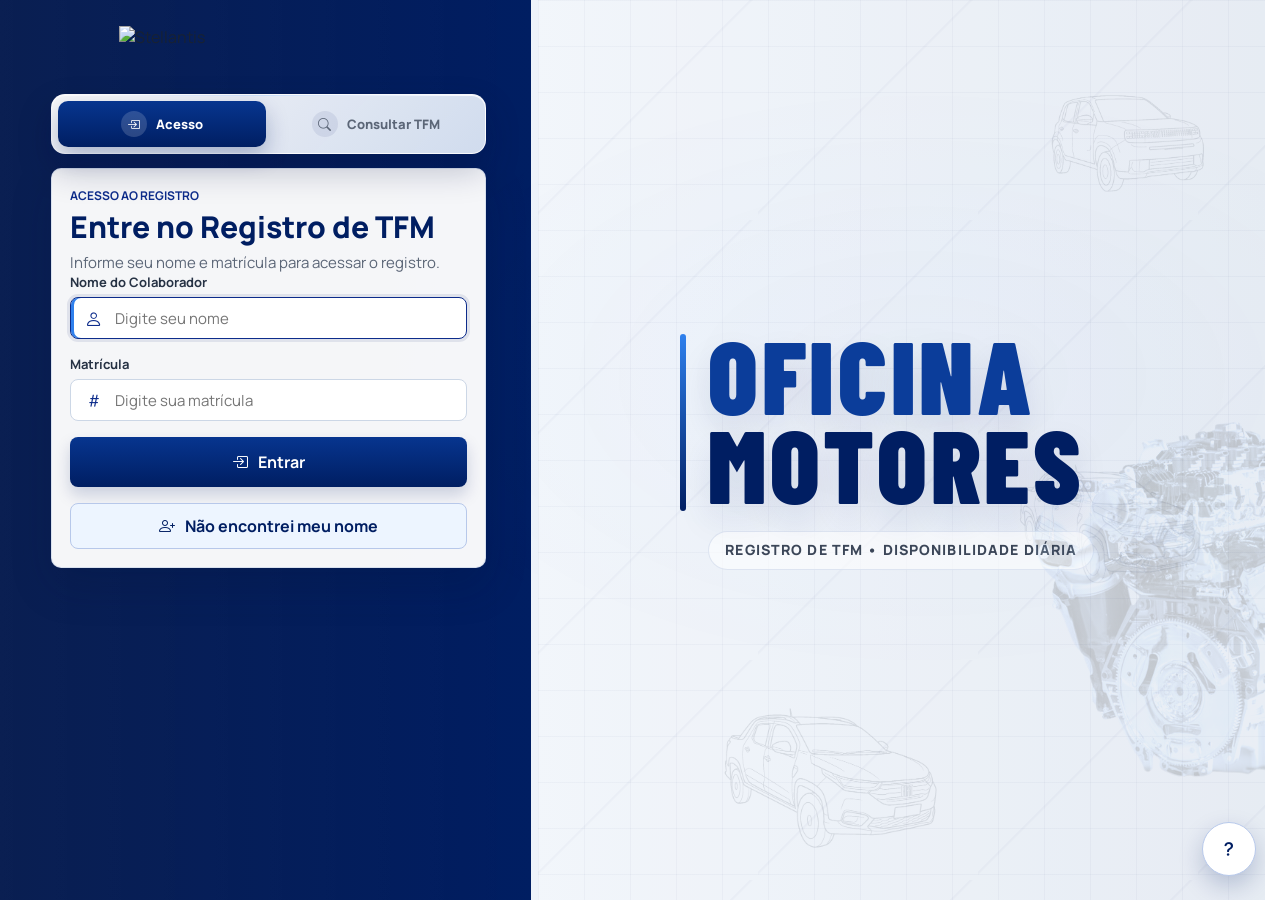
==== commit 659e6c0b: "Atualiza estrutura do site da oficina" ====
--- a/index.html
+++ b/index.html
@@ -29,7 +29,6 @@
                     <strong>Motores</strong>
                 </div>
             </div>
-
             <div class="header-acoes">
                 <div id="usuario-logado" class="usuario-logado" hidden>
                     <i class="bi bi-person-check"></i>
@@ -39,18 +38,13 @@
                     </button>
                 </div>
 
-                <button type="button" class="btn-abrir-sugestao">
-                    <i class="bi bi-lightbulb"></i>
-                    <span>Sugerir atividade</span>
-                </button>
-
-                <button type="button" class="btn-abrir-feedback">
-                    <i class="bi bi-chat-square-heart"></i>
-                    <span>Feedback</span>
-                </button>
             </div>
         </div>
     </header>
+
+    <button type="button" class="btn-help btn-help-global" aria-label="Abrir ajuda">
+        <i class="bi bi-question-lg"></i>
+    </button>
 
     <section id="tela-login" class="tela-login" aria-labelledby="login-titulo">
         <div class="login-card">
@@ -71,9 +65,9 @@
 
             <div id="painel-acesso">
                 <div class="login-topo">
-                    <span>Acesso ao apontamento</span>
+                    <span>Acesso ao registro</span>
                     <h1 id="login-titulo">Entre no Registro de TFM</h1>
-                    <p>Informe seu nome e matrícula para acessar o apontamento.</p>
+                    <p>Informe seu nome e matrícula para acessar o registro.</p>
                 </div>
 
                 <div id="login-feedback" class="login-feedback" role="status" aria-live="polite" hidden></div>
@@ -142,7 +136,7 @@
                 <div class="login-topo">
                     <span>Consultar TFM</span>
                     <h1>Pesquisar TFM</h1>
-                    <p>Cole um ou vários TFMs para verificar quais estão no apontamento.</p>
+                    <p>Cole um ou vários TFMs para verificar quais estão nos registros.</p>
                 </div>
 
                 <div id="login-consulta-feedback" class="login-feedback" role="status" aria-live="polite" hidden></div>
@@ -165,104 +159,23 @@
             </div>
         </div>
 
-        <button type="button" class="btn-help btn-help-login" aria-label="Abrir ajuda">
-            <i class="bi bi-question-lg"></i>
-        </button>
+        <div class="login-hero" aria-hidden="true">
+            <div class="login-carros-fundo">
+                <img class="login-carro login-carro-1" src="fiat-fundo-1-bg-line.png" alt="">
+                <img class="login-carro login-carro-2" src="fiat-fundo-2-bg-line.png" alt="">
+                <img class="login-carro login-carro-3" src="fiat-fundo-3-cut.png" alt="">
+            </div>
+
+            <div class="login-hero-conteudo">
+                <div class="login-hero-titulo">
+                    <img class="login-motor-titulo" src="slogan.png" alt="">
+                    <span>OFICINA</span>
+                    <strong>MOTORES</strong>
+                </div>
+                <p>Registro de TFM • Disponibilidade diária</p>
+            </div>
+        </div>
     </section>
-
-    <div id="modal-sugestao" class="modal-tfm" hidden>
-        <div class="modal-tfm-backdrop" data-fechar-sugestao></div>
-        <section class="modal-tfm-painel modal-sugestao-painel" role="dialog" aria-modal="true" aria-labelledby="modal-sugestao-titulo">
-            <div class="modal-tfm-topo">
-                <div>
-                    <span>Sugestão de atividade</span>
-                    <h2 id="modal-sugestao-titulo">Enviar nova atividade</h2>
-                </div>
-
-                <button type="button" class="btn-fechar-modal" aria-label="Fechar sugestão" data-fechar-sugestao>
-                    <i class="bi bi-x-lg"></i>
-                </button>
-            </div>
-
-            <div class="modal-tfm-conteudo">
-                <div class="sugestao-atividade-conteudo">
-                    <div class="campo">
-                        <label for="sugestao-atividade">Atividade sugerida</label>
-                        <div class="input-icon">
-                            <i class="bi bi-list-plus"></i>
-                            <input id="sugestao-atividade" type="text" placeholder="Digite a atividade que ainda não aparece na lista">
-                        </div>
-                    </div>
-
-                    <div class="campo">
-                        <label for="sugestao-observacao">Observação</label>
-                        <div class="input-icon">
-                            <i class="bi bi-chat-left-text"></i>
-                            <input id="sugestao-observacao" type="text" placeholder="Opcional: detalhe quando essa atividade deve ser usada">
-                        </div>
-                    </div>
-
-                    <button type="button" class="btn-sugerir-atividade">
-                        <i class="bi bi-send"></i>
-                        <span>Enviar sugestão</span>
-                    </button>
-                </div>
-            </div>
-        </section>
-    </div>
-
-    <div id="modal-feedback" class="modal-tfm" hidden>
-        <div class="modal-tfm-backdrop" data-fechar-feedback></div>
-        <section class="modal-tfm-painel modal-sugestao-painel" role="dialog" aria-modal="true" aria-labelledby="modal-feedback-titulo">
-            <div class="modal-tfm-topo">
-                <div>
-                    <span>Feedback do colaborador</span>
-                    <h2 id="modal-feedback-titulo">Enviar sugestão, ideia ou reclamação</h2>
-                </div>
-
-                <button type="button" class="btn-fechar-modal" aria-label="Fechar feedback" data-fechar-feedback>
-                    <i class="bi bi-x-lg"></i>
-                </button>
-            </div>
-
-            <div class="modal-tfm-conteudo">
-                <div class="sugestao-atividade-conteudo">
-                    <div class="campo">
-                        <label for="feedback-tipo">Tipo de feedback</label>
-                        <div class="input-icon">
-                            <i class="bi bi-tags"></i>
-                            <select id="feedback-tipo">
-                                <option value="Sugestão">Sugestão</option>
-                                <option value="Ideia">Ideia</option>
-                                <option value="Reclamação">Reclamação</option>
-                            </select>
-                        </div>
-                    </div>
-
-                    <div class="campo">
-                        <label for="feedback-texto">Sugestão, ideia ou reclamação</label>
-                        <div class="input-icon input-textarea">
-                            <i class="bi bi-chat-left-text"></i>
-                            <textarea id="feedback-texto" rows="3" placeholder="Descreva o feedback"></textarea>
-                        </div>
-                    </div>
-
-                    <div class="campo">
-                        <label for="feedback-observacao">Observação complementar</label>
-                        <div class="input-icon input-textarea">
-                            <i class="bi bi-card-text"></i>
-                            <textarea id="feedback-observacao" rows="2" placeholder="Opcional: detalhe melhor o contexto"></textarea>
-                        </div>
-                    </div>
-
-                    <button type="button" class="btn-enviar-feedback">
-                        <i class="bi bi-send"></i>
-                        <span>Enviar feedback</span>
-                    </button>
-                </div>
-            </div>
-        </section>
-    </div>
 
     <div id="modal-atividade" class="modal-tfm" hidden>
         <div class="modal-tfm-backdrop" data-fechar-atividade></div>
@@ -373,7 +286,7 @@
         <section class="modal-tfm-painel modal-revisao-painel" role="dialog" aria-modal="true" aria-labelledby="modal-revisao-titulo">
             <div class="modal-tfm-topo">
                 <div>
-                    <span>Revisão do apontamento</span>
+                    <span>Revisão do registro</span>
                     <h2 id="modal-revisao-titulo">Conferir antes de salvar</h2>
                 </div>
 
@@ -384,6 +297,8 @@
 
             <div class="modal-tfm-conteudo">
                 <div id="revisao-conteudo" class="revisao-conteudo"></div>
+
+                <div id="revisao-salvamento-status" class="revisao-salvamento-status" role="status" aria-live="polite" hidden></div>
 
                 <div class="revisao-acoes">
                     <button type="button" class="btn-imprimir-revisao">
@@ -406,7 +321,7 @@
             <div class="modal-tfm-topo">
                 <div>
                     <span>Ajuda rápida</span>
-                    <h2 id="modal-help-titulo">Como usar o apontamento</h2>
+                    <h2 id="modal-help-titulo">Como usar o registro</h2>
                 </div>
 
                 <button type="button" class="btn-fechar-modal" aria-label="Fechar ajuda" data-fechar-help>
@@ -452,7 +367,7 @@
                         <span>05</span>
                         <div>
                             <strong>Anexe o documento se existir</strong>
-                            <p>Use PDF, PNG, JPG ou JPEG de até 5 MB. Se não tiver documento, o apontamento pode ser salvo sem anexo.</p>
+                            <p>Use PDF, PNG, JPG ou JPEG de até 5 MB. Se não tiver documento, o registro pode ser salvo sem anexo.</p>
                         </div>
                     </div>
 
@@ -467,8 +382,8 @@
                     <div class="help-item">
                         <span>07</span>
                         <div>
-                            <strong>Salve o apontamento</strong>
-                            <p>Após preencher os campos corretamente, clique em Salvar Apontamento e aguarde até os dados serem salvos.</p>
+                            <strong>Salve o registro</strong>
+                            <p>Após preencher os campos corretamente, clique em Salvar Registro e aguarde até os dados serem salvos.</p>
                         </div>
                     </div>
 
@@ -479,12 +394,15 @@
                             <p>Use o campo Consultar TFM para ver dados, atividades registradas e abrir o documento quando existir.</p>
                         </div>
                     </div>
-
-                    <div class="help-item">
+                    <div class="help-item help-item-destaque">
                         <span>09</span>
                         <div>
                             <strong>Sugira uma atividade</strong>
                             <p>Se a atividade não aparecer na lista ou tiver alguma sugestão, use Sugerir atividade para enviar uma nova opção à liderança.</p>
+                            <button type="button" class="btn-help-sugestao">
+                                <i class="bi bi-lightbulb"></i>
+                                <span>Abrir sugestão</span>
+                            </button>
                         </div>
                     </div>
 
@@ -504,7 +422,7 @@
                         <span>11</span>
                         <div>
                             <strong>Ainda está com dúvidas?</strong>
-                            <p>Se a dúvida continuar ou houver falha que impeça o apontamento, contate o host/responsável pelo site com o número do TFM, matrícula e uma breve descrição do ocorrido.</p>
+                            <p>Se a dúvida continuar ou houver falha que impeça o registro, contate o host/responsável pelo site com o número do TFM, matrícula e uma breve descrição do ocorrido.</p>
                         </div>
                     </div>
                 </div>
@@ -517,7 +435,7 @@
         <section class="modal-tfm-painel modal-documentos-painel" role="dialog" aria-modal="true" aria-labelledby="modal-documentos-titulo">
             <div class="modal-tfm-topo">
                 <div>
-                    <span>Anexos do apontamento</span>
+                    <span>Anexos do registro</span>
                     <h2 id="modal-documentos-titulo">Verificar imagens</h2>
                 </div>
 
@@ -533,8 +451,47 @@
     </div>
 
     <main class="main-container">
-        <form id="form-apontamento" novalidate>
-            <div class="topo-apontamento">
+        <div class="app-shell">
+            <aside class="app-sidebar" aria-label="Navegação de dados">
+                <button type="button" class="app-nav-btn app-nav-btn-ativo" data-app-tab="registro">
+                    <i class="bi bi-clipboard-check"></i>
+                    <span>Registro de TFM</span>
+                </button>
+
+                <button type="button" class="app-nav-btn" data-app-tab="consulta">
+                    <i class="bi bi-search"></i>
+                    <span>Consultar TFM</span>
+                </button>
+
+                <a class="app-nav-btn" href="meu-desempenho.html">
+                    <i class="bi bi-bar-chart-line"></i>
+                    <span>Meu Desempenho</span>
+                </a>
+
+                <a class="app-nav-btn" href="geral-oficina.html">
+                    <i class="bi bi-clipboard-data"></i>
+                    <span>Geral da Oficina</span>
+                </a>
+
+                <a class="app-nav-btn" href="https://app.powerbi.com/links/DjYkARdlpJ?ctid=d852d5cd-724c-4128-8812-ffa5db3f8507&amp;pbi_source=linkShare" target="_blank" rel="noopener noreferrer" aria-label="Abrir BI da oficina em nova guia">
+                    <i class="bi bi-graph-up-arrow"></i>
+                    <span>BI da oficina</span>
+                </a>
+
+                <button type="button" class="app-nav-btn" data-app-tab="sugestao">
+                    <i class="bi bi-lightbulb"></i>
+                    <span>Sugerir atividade</span>
+                </button>
+
+                <button type="button" class="app-nav-btn" data-app-tab="feedback">
+                    <i class="bi bi-chat-square-heart"></i>
+                    <span>Feedback</span>
+                </button>
+            </aside>
+
+            <div class="app-conteudo">
+        <form id="form-registro" class="app-tab-panel app-tab-panel-ativo" data-app-panel="registro" novalidate>
+            <div class="topo-registro">
                 <div class="titulo-principal">
                     <div class="titulo-icon">
                         <i class="bi bi-clipboard-check"></i>
@@ -546,7 +503,7 @@
                     </div>
                 </div>
 
-                <section class="painel-resumo" aria-label="Resumo do apontamento">
+                <section class="painel-resumo" aria-label="Resumo do registro">
                     <div class="resumo-item resumo-item-atividades">
                         <span>Atividades Registradas</span>
                         <strong id="resumo-atividades">...</strong>
@@ -564,10 +521,6 @@
                 </section>
 
             </div>
-
-            <button type="button" class="btn-help" aria-label="Abrir ajuda">
-                <i class="bi bi-question-lg"></i>
-            </button>
 
             <div id="feedback-global" class="feedback-global" role="status" aria-live="polite" hidden></div>
 
@@ -783,59 +736,258 @@
                     </div>
                 </div>
 
-                <div class="form-coluna form-coluna-direita">
-                    <div class="card card-busca">
-                    <div class="card-titulo">
-                        <i class="bi bi-search"></i>
-                        <h2>Consultar TFM</h2>
-                    </div>
-
-                    <div class="linha"></div>
-
-                    <div class="busca-tfm">
-                        <div class="campo">
-                            <label for="busca-tfm">Número(s) do TFM</label>
-                            <div class="input-icon input-textarea">
-                                <i class="bi bi-hash"></i>
-                                <textarea id="busca-tfm" rows="4" placeholder="Cole os TFMs aqui, um por linha ou separados por espaço" inputmode="numeric" autocomplete="off"></textarea>
-                            </div>
-                        </div>
-
-                        <button type="button" class="btn-buscar">
-                            <i class="bi bi-search"></i>
-                            <span>Buscar</span>
-                        </button>
-                    </div>
-
-                    <button type="button" class="resultado-busca-backdrop" aria-label="Fechar resultados da consulta" hidden></button>
-                    <div id="resultado-busca" class="resultado-busca" hidden></div>
-                </div>
-
-                    <section class="card card-historico" aria-labelledby="historico-titulo">
-                    <div class="card-titulo">
-                        <i class="bi bi-clock-counterclockwise"></i>
-                        <h2 id="historico-titulo">TFM Realizados</h2>
-                    </div>
-
-                    <div class="linha"></div>
-
-                    <div class="historico-topo">
-                        <p>Últimas 5 atividades salvas na planilha.</p>
-                    </div>
-
-                    <div id="historico-lista" class="historico-lista"></div>
-                </section>
-
-                </div>
-
             </div>
 
             <button type="submit" class="btn-salvar btn-salvar-flutuante">
                 <i class="bi bi-floppy"></i>
-                <span>Salvar Apontamento</span>
+                <span>Salvar Registro</span>
             </button>
 
         </form>
+
+                <section class="app-tab-panel painel-dados painel-desempenho" data-app-panel="desempenho" hidden>
+                    <div class="painel-dados-topo">
+                        <span>Indicadores individuais</span>
+                        <h1>Meu Desempenho</h1>
+                        <p>Acompanhe todos os registros do banco de dados vinculados à sua matrícula.</p>
+                    </div>
+
+                    <section class="card card-desempenho" aria-labelledby="desempenho-titulo">
+                        <div class="card-titulo">
+                            <i class="bi bi-bar-chart-line"></i>
+                            <h2 id="desempenho-titulo">Resumo do desempenho</h2>
+                        </div>
+
+                        <div class="linha"></div>
+
+                        <div class="desempenho-filtros" aria-label="Filtros do desempenho por período">
+                            <div class="campo">
+                                <label for="desempenho-periodo-inicio">Data inicial</label>
+                                <div class="input-icon">
+                                    <i class="bi bi-calendar-event"></i>
+                                    <input id="desempenho-periodo-inicio" type="date">
+                                </div>
+                            </div>
+
+                            <div class="campo">
+                                <label for="desempenho-periodo-fim">Data final</label>
+                                <div class="input-icon">
+                                    <i class="bi bi-calendar-check"></i>
+                                    <input id="desempenho-periodo-fim" type="date">
+                                </div>
+                            </div>
+
+                            <div class="desempenho-atalhos" aria-label="Atalhos de período">
+                                <button type="button" class="desempenho-atalho" data-desempenho-periodo="30">30 dias</button>
+                                <button type="button" class="desempenho-atalho" data-desempenho-periodo="90">90 dias</button>
+                                <button type="button" class="desempenho-atalho" data-desempenho-periodo="todos">Tudo</button>
+                            </div>
+
+                            <p id="desempenho-periodo-info" class="desempenho-periodo-info">Todos os registros carregados.</p>
+                        </div>
+
+                        <div class="desempenho-grid">
+                            <div class="desempenho-kpis" aria-label="Indicadores do colaborador">
+                                <div class="desempenho-kpi">
+                                    <span>Horas trabalhadas</span>
+                                    <strong id="desempenho-total-horas">0h</strong>
+                                </div>
+
+                                <div class="desempenho-kpi">
+                                    <span>Atividades salvas</span>
+                                    <strong id="desempenho-total-atividades">0</strong>
+                                </div>
+
+                                <div class="desempenho-kpi">
+                                    <span>TFMs distintos</span>
+                                    <strong id="desempenho-total-tfms">0</strong>
+                                </div>
+
+                                <div class="desempenho-kpi">
+                                    <span>Dias apontados</span>
+                                    <strong id="desempenho-dias-apontados">0</strong>
+                                </div>
+
+                                <div class="desempenho-kpi">
+                                    <span>Média por dia</span>
+                                    <strong id="desempenho-media-dia">0h</strong>
+                                </div>
+
+                                <div class="desempenho-kpi">
+                                    <span>Média por atividade</span>
+                                    <strong id="desempenho-media-atividade">0h</strong>
+                                </div>
+                            </div>
+
+                            <div class="desempenho-ranking" aria-label="Ranking de atividades por horas">
+                                <div class="desempenho-ranking-topo">
+                                    <span>Distribuição por atividade</span>
+                                    <small>Baseado em todos os registros do banco de dados associados à sua matrícula.</small>
+                                </div>
+
+                                <p id="desempenho-vazio" class="desempenho-vazio">Salve seu primeiro registro para visualizar os gráficos de desempenho.</p>
+                                <div id="desempenho-ranking" class="desempenho-ranking-lista"></div>
+                            </div>
+
+                            <div class="desempenho-calendario" aria-label="Calendário de intensidade por data">
+                                <div class="desempenho-ranking-topo">
+                                    <span>Calendário de registros</span>
+                                    <small>Intensidade por dia trabalhado.</small>
+                                </div>
+
+                                <div id="desempenho-calendario" class="desempenho-calendario-grid"></div>
+                            </div>
+                        </div>
+                    </section>
+                </section>
+
+                <section class="app-tab-panel painel-dados painel-geral-oficina" data-app-panel="geral-oficina" hidden>
+                    <div class="painel-dados-topo">
+                        <span>Indicadores gerais</span>
+                        <h1>Geral da Oficina</h1>
+                        <p>Resumo geral do banco de dados por atividade, horas trabalhadas e quantidade de TFMs.</p>
+                    </div>
+
+                    <section class="card card-oficina-geral" aria-labelledby="oficina-geral-titulo">
+                        <div class="card-titulo">
+                            <i class="bi bi-bar-chart-steps"></i>
+                            <h2 id="oficina-geral-titulo">Atividades, horas e TFMs</h2>
+                        </div>
+
+                        <div class="linha"></div>
+
+                        <p id="oficina-geral-status" class="oficina-geral-status">Carregando dados gerais da oficina...</p>
+                        <div id="oficina-geral-grafico" class="oficina-geral-grafico" aria-label="Gráfico de colunas por atividade"></div>
+                    </section>
+                </section>
+
+                <section class="app-tab-panel painel-dados" data-app-panel="consulta" hidden>
+                    <div class="painel-dados-topo">
+                        <span>Consulta operacional</span>
+                        <h1>Consultar TFM</h1>
+                        <p>Pesquise um ou vários TFMs para verificar os registros salvos.</p>
+                    </div>
+
+                    <div class="consulta-layout">
+                        <div class="card card-busca">
+                            <div class="card-titulo">
+                                <i class="bi bi-search"></i>
+                                <h2>Consultar TFM</h2>
+                            </div>
+
+                            <div class="linha"></div>
+
+                            <div class="busca-tfm">
+                                <div class="campo">
+                                    <label for="busca-tfm">Número(s) do TFM</label>
+                                    <div class="input-icon input-textarea">
+                                        <i class="bi bi-hash"></i>
+                                        <textarea id="busca-tfm" rows="4" placeholder="Cole os TFMs aqui, um por linha ou separados por espaço" inputmode="numeric" autocomplete="off"></textarea>
+                                    </div>
+                                </div>
+
+                                <button type="button" class="btn-buscar">
+                                    <i class="bi bi-search"></i>
+                                    <span>Buscar</span>
+                                </button>
+                            </div>
+
+                            <button type="button" class="resultado-busca-backdrop" aria-label="Fechar resultados da consulta" hidden></button>
+                            <div id="resultado-busca" class="resultado-busca" hidden></div>
+                        </div>
+
+                        <section class="card card-historico" aria-labelledby="historico-titulo">
+                            <div class="card-titulo">
+                                <i class="bi bi-clock-counterclockwise"></i>
+                                <h2 id="historico-titulo">TFM Realizados</h2>
+                            </div>
+
+                            <div class="linha"></div>
+
+                            <div class="historico-topo">
+                                <p>Últimas 5 atividades salvas na planilha.</p>
+                            </div>
+
+                            <div id="historico-lista" class="historico-lista"></div>
+                        </section>
+                    </div>
+                </section>
+
+                <section class="app-tab-panel painel-dados" data-app-panel="sugestao" hidden>
+                    <div class="painel-dados-topo">
+                        <span>Cadastro de atividade</span>
+                        <h1>Sugerir atividade</h1>
+                        <p>Envie uma nova atividade para avaliação e inclusão na lista de registro.</p>
+                    </div>
+
+                    <div class="feedback-painel-form sugestao-painel-form">
+                        <div class="campo">
+                            <label for="sugestao-atividade">Atividade sugerida</label>
+                            <div class="input-icon">
+                                <i class="bi bi-list-plus"></i>
+                                <input id="sugestao-atividade" type="text" placeholder="Digite a atividade que ainda não aparece na lista">
+                            </div>
+                        </div>
+
+                        <div class="campo">
+                            <label for="sugestao-observacao">Observação</label>
+                            <div class="input-icon">
+                                <i class="bi bi-chat-left-text"></i>
+                                <input id="sugestao-observacao" type="text" placeholder="Opcional: detalhe quando essa atividade deve ser usada">
+                            </div>
+                        </div>
+
+                        <button type="button" class="btn-sugerir-atividade">
+                            <i class="bi bi-send"></i>
+                            <span>Enviar sugestão</span>
+                        </button>
+                    </div>
+                </section>
+
+                <section class="app-tab-panel painel-dados" data-app-panel="feedback" hidden>
+                    <div class="painel-dados-topo">
+                        <span>Melhoria contínua</span>
+                        <h1>Feedback</h1>
+                        <p>Envie sugestões, ideias ou reclamações para melhoria do processo.</p>
+                    </div>
+
+                    <div class="feedback-painel-form">
+                        <div class="campo">
+                            <label for="feedback-tipo">Tipo de feedback</label>
+                            <div class="input-icon">
+                                <i class="bi bi-tags"></i>
+                                <select id="feedback-tipo">
+                                    <option value="Sugestão">Sugestão</option>
+                                    <option value="Ideia">Ideia</option>
+                                    <option value="Reclamação">Reclamação</option>
+                                </select>
+                            </div>
+                        </div>
+
+                        <div class="campo">
+                            <label for="feedback-texto">Sugestão, ideia ou reclamação</label>
+                            <div class="input-icon input-textarea">
+                                <i class="bi bi-chat-left-text"></i>
+                                <textarea id="feedback-texto" rows="5" placeholder="Descreva o feedback"></textarea>
+                            </div>
+                        </div>
+
+                        <div class="campo">
+                            <label for="feedback-observacao">Observação complementar</label>
+                            <div class="input-icon input-textarea">
+                                <i class="bi bi-card-text"></i>
+                                <textarea id="feedback-observacao" rows="3" placeholder="Opcional: detalhe melhor o contexto"></textarea>
+                            </div>
+                        </div>
+
+                        <button type="button" class="btn-enviar-feedback">
+                            <i class="bi bi-send"></i>
+                            <span>Enviar feedback</span>
+                        </button>
+                    </div>
+                </section>
+            </div>
+        </div>
     </main>
 
     <div id="modal-tfm" class="modal-tfm" hidden>
--- a/style.css
+++ b/style.css
@@ -1,8 +1,10 @@
+@import url("https://fonts.googleapis.com/css2?family=Barlow+Condensed:wght@700;800;900&family=Manrope:wght@500;600;700;800;900&display=swap");
+
 *{
     margin:0;
     padding:0;
     box-sizing:border-box;
-    font-family:"Segoe UI", Tahoma, Geneva, Verdana, sans-serif;
+    font-family:"Manrope", "Segoe UI", Tahoma, Geneva, Verdana, sans-serif;
 }
 
 html{
@@ -83,15 +85,28 @@
     overflow:hidden;
 }
 
-body.resultado-busca-aberto{
-    overflow:hidden;
-}
-
 body.login-bloqueado .main-container,
+body.login-bloqueado .header,
 body.login-bloqueado .btn-abrir-sugestao,
 body.login-bloqueado .btn-abrir-feedback,
 body.login-bloqueado .btn-salvar-flutuante{
     display:none;
+}
+
+body.login-bloqueado{
+    background:linear-gradient(90deg, var(--stellantis-blue-strong) 0%, var(--stellantis-blue) 42%, #eef3fa 42%, #dfe6f0 100%);
+}
+
+body.login-bloqueado::before{
+    display:none;
+}
+
+body.login-bloqueado::after{
+    background:
+        linear-gradient(90deg, rgba(255,255,255,0.08), transparent 42%),
+        linear-gradient(90deg, transparent 0 42%, rgba(255,255,255,0.48) 42% 100%),
+        radial-gradient(ellipse at 72% 42%, rgba(47,128,237,0.11), transparent 42%);
+    opacity:0.5;
 }
 
 /* HEADER */
@@ -267,77 +282,270 @@
 
 .tela-login{
     align-items:center;
-    display:flex;
-    justify-content:center;
-    min-height:calc(100vh - 78px);
-    padding:36px 20px;
+    display:grid;
+    grid-template-columns:minmax(390px, 42vw) 1fr;
+    min-height:100vh;
+    overflow:hidden;
+    padding:0;
 }
 
 /* ABAS DO LOGIN */
 .login-abas{
     display:flex;
-    gap:4px;
-    background:var(--stellantis-surface-soft);
-    border:1px solid var(--stellantis-line);
-    border-radius:10px;
-    padding:4px;
+    gap:6px;
+    background:linear-gradient(135deg, rgba(255,255,255,0.96), rgba(226,236,250,0.92));
+    border:1px solid rgba(255,255,255,0.82);
+    border-radius:14px;
+    box-shadow:0 16px 34px rgba(0,18,62,0.24), inset 0 1px 0 rgba(255,255,255,0.86);
+    padding:6px;
+    position:relative;
+}
+
+.login-abas::before{
+    background:linear-gradient(90deg, transparent, rgba(47,128,237,0.24), transparent);
+    content:"";
+    height:1px;
+    left:18px;
+    position:absolute;
+    right:18px;
+    top:0;
 }
 
 .login-aba{
     align-items:center;
     background:transparent;
     border:none;
-    border-radius:7px;
+    border-radius:10px;
     color:var(--stellantis-muted);
     cursor:pointer;
     display:flex;
     flex:1;
-    font-size:14px;
-    font-weight:600;
-    gap:7px;
+    font-size:13px;
+    font-weight:800;
+    gap:9px;
     justify-content:center;
+    min-height:42px;
+    overflow:hidden;
     padding:10px 12px;
-    transition:background 0.18s, color 0.18s;
+    position:relative;
+    transition:background 0.22s, color 0.22s, transform 0.22s, box-shadow 0.22s;
+}
+
+.login-aba i{
+    align-items:center;
+    background:rgba(0,30,98,0.08);
+    border-radius:999px;
+    display:flex;
+    height:26px;
+    justify-content:center;
+    transition:background 0.22s, color 0.22s;
+    width:26px;
 }
 
 .login-aba:hover{
-    background:rgba(0,30,98,0.07);
+    background:rgba(0,30,98,0.08);
     color:var(--stellantis-blue);
+    transform:translateY(-1px);
 }
 
 .login-aba.login-aba-ativo{
-    background:var(--stellantis-blue);
+    background:linear-gradient(180deg, #07358f, var(--stellantis-blue));
     color:#fff;
-    box-shadow:0 2px 8px rgba(0,30,98,0.18);
+    box-shadow:0 10px 22px rgba(0,30,98,0.28);
+}
+
+.login-aba.login-aba-ativo::after{
+    animation:brilho-aba-login 2.8s ease-in-out infinite;
+    background:linear-gradient(110deg, transparent 0%, rgba(255,255,255,0.22) 45%, transparent 72%);
+    content:"";
+    inset:0;
+    position:absolute;
+    transform:translateX(-120%);
+}
+
+.login-aba.login-aba-ativo i{
+    background:rgba(255,255,255,0.16);
+    color:#fff;
 }
 
 .login-card{
-    background:rgba(255,255,255,0.96);
-    border:1px solid var(--stellantis-line);
-    border-radius:12px;
-    box-shadow:0 20px 54px rgba(15,23,42,0.14);
+    align-content:start;
+    align-self:stretch;
+    background:transparent;
+    border:none;
+    border-radius:0;
+    box-shadow:none;
     display:grid;
-    gap:20px;
-    max-width:520px;
-    padding:30px;
+    gap:14px;
+    justify-self:stretch;
+    max-width:none;
+    padding:22px clamp(22px, 4vw, 54px);
     width:100%;
 }
 
 .login-marca{
     align-items:center;
-    background:linear-gradient(135deg, var(--stellantis-blue-strong), var(--stellantis-blue));
-    border-radius:8px;
+    background:transparent;
+    border-radius:0;
     display:flex;
     justify-content:center;
-    min-height:78px;
+    min-height:58px;
     overflow:hidden;
 }
 
 .login-marca img{
-    height:58px;
+    height:50px;
     object-fit:cover;
     object-position:center 52%;
-    width:300px;
+    width:min(300px, 100%);
+}
+
+#painel-acesso,
+#painel-consultar-login{
+    background:rgba(255,255,255,0.96);
+    border:1px solid rgba(215,224,238,0.92);
+    border-radius:10px;
+    box-shadow:0 18px 42px rgba(0,18,62,0.20);
+    padding:18px;
+}
+
+.login-hero{
+    align-items:center;
+    display:flex;
+    justify-content:center;
+    min-height:100vh;
+    padding:44px clamp(46px, 6vw, 92px);
+    position:relative;
+    text-align:left;
+}
+
+.login-hero::before{
+    background:
+        linear-gradient(rgba(0,30,98,0.045) 1px, transparent 1px),
+        linear-gradient(90deg, rgba(0,30,98,0.045) 1px, transparent 1px),
+        linear-gradient(135deg, transparent 0 48%, rgba(0,30,98,0.035) 48.2% 48.6%, transparent 49% 100%);
+    background-size:46px 46px, 46px 46px, 220px 220px;
+    content:"";
+    inset:0;
+    opacity:0.72;
+    pointer-events:none;
+    position:absolute;
+    z-index:0;
+}
+
+.login-carros-fundo{
+    inset:0;
+    overflow:hidden;
+    pointer-events:none;
+    position:absolute;
+    z-index:0;
+}
+
+.login-carro{
+    filter:sepia(1) saturate(2.7) hue-rotate(178deg) brightness(0.74) contrast(1.08) drop-shadow(0 18px 24px rgba(0,30,98,0.13));
+    opacity:0.115;
+    position:absolute;
+    transform-origin:center;
+    will-change:transform;
+}
+
+.login-carro-1{
+    animation:carro-login-inferior 19s ease-in-out infinite alternate;
+    bottom:4%;
+    left:22%;
+    width:min(20vw, 280px);
+}
+
+.login-carro-2{
+    animation:carro-login-superior 23s ease-in-out infinite alternate;
+    right:4%;
+    top:6%;
+    width:min(18vw, 250px);
+}
+
+.login-carro-3{
+    animation:carro-login-meio 21s ease-in-out infinite alternate;
+    right:7%;
+    top:50%;
+    width:min(17vw, 235px);
+}
+
+.login-hero-conteudo{
+    align-items:flex-start;
+    color:var(--stellantis-blue);
+    display:grid;
+    gap:24px;
+    max-width:820px;
+    position:relative;
+    z-index:1;
+}
+
+.login-hero-titulo{
+    animation:entrada-titulo-hero 900ms ease-out both;
+    display:grid;
+    gap:0;
+    isolation:isolate;
+    position:relative;
+}
+
+.login-hero-titulo::before{
+    background:linear-gradient(180deg, var(--stellantis-cyan), var(--stellantis-blue));
+    border-radius:999px;
+    content:"";
+    height:100%;
+    left:-28px;
+    position:absolute;
+    top:4px;
+    width:6px;
+    z-index:3;
+}
+
+.login-motor-titulo{
+    animation:motor-titulo-respiro 20s ease-in-out infinite alternate;
+    filter:grayscale(1) sepia(1) saturate(1.18) hue-rotate(178deg) brightness(0.98) contrast(1.02);
+    left:50%;
+    opacity:0.16;
+    pointer-events:none;
+    position:absolute;
+    top:50%;
+    transform-origin:center;
+    width:min(52vw, 760px);
+    z-index:0;
+}
+
+.login-hero-conteudo span,
+.login-hero-conteudo strong{
+    display:block;
+    font-family:"Barlow Condensed", "Manrope", "Segoe UI", sans-serif;
+    font-size:clamp(76px, 8vw, 128px);
+    font-weight:900;
+    letter-spacing:0.035em;
+    line-height:0.86;
+    position:relative;
+    text-shadow:0 16px 34px rgba(0,30,98,0.10);
+    z-index:2;
+}
+
+.login-hero-conteudo span{
+    color:#0b3d9a;
+}
+
+.login-hero-conteudo strong{
+    color:var(--stellantis-blue);
+}
+
+.login-hero-conteudo p{
+    background:rgba(255,255,255,0.58);
+    border:1px solid rgba(215,224,238,0.82);
+    border-radius:999px;
+    color:var(--stellantis-steel);
+    font-size:clamp(12px, 1.1vw, 15px);
+    font-weight:800;
+    letter-spacing:0.08em;
+    line-height:1.2;
+    padding:10px 16px;
+    text-transform:uppercase;
+    width:max-content;
 }
 
 .login-topo span{
@@ -351,8 +559,9 @@
 
 .login-topo h1{
     color:var(--stellantis-blue);
-    font-size:32px;
-    line-height:1.1;
+    font-size:30px;
+    font-weight:900;
+    line-height:1.12;
     margin-bottom:8px;
 }
 
@@ -421,12 +630,498 @@
 /* CONTAINER */
 
 .main-container{
-    max-width:1360px;
+    max-width:none;
     margin:auto;
     padding:clamp(16px, 2.4vw, 28px) clamp(14px, 2.4vw, 20px) 56px;
-}
-
-.topo-apontamento{
+    width:100%;
+}
+
+.app-shell{
+    align-items:start;
+    display:grid;
+    gap:20px;
+    grid-template-columns:230px minmax(0, 1fr);
+}
+
+.app-sidebar{
+    background:linear-gradient(180deg, rgba(0,30,98,0.98), rgba(0,22,75,0.96));
+    border:1px solid rgba(255,255,255,0.16);
+    border-left:5px solid var(--stellantis-cyan);
+    border-radius:12px;
+    box-shadow:0 18px 40px rgba(0,30,98,0.22);
+    display:grid;
+    gap:8px;
+    overflow:hidden;
+    padding:12px;
+    position:sticky;
+    top:14px;
+}
+
+.app-sidebar::before{
+    background:
+        linear-gradient(135deg, rgba(255,255,255,0.16), transparent 38%),
+        linear-gradient(90deg, transparent, rgba(47,128,237,0.24), transparent);
+    content:"";
+    height:120px;
+    left:-60%;
+    pointer-events:none;
+    position:absolute;
+    right:-60%;
+    top:-80px;
+    transform:rotate(-8deg);
+}
+
+.app-nav-btn{
+    align-items:center;
+    background:rgba(255,255,255,0.06);
+    border:1px solid rgba(255,255,255,0.10);
+    border-radius:9px;
+    color:rgba(255,255,255,0.82);
+    cursor:pointer;
+    display:flex;
+    font-size:13px;
+    font-weight:900;
+    gap:10px;
+    min-height:48px;
+    padding:10px 12px;
+    position:relative;
+    text-align:left;
+    text-decoration:none;
+    transition:background 0.2s, border-color 0.2s, color 0.2s, transform 0.2s, box-shadow 0.2s;
+    width:100%;
+}
+
+.app-nav-btn::after{
+    background:linear-gradient(180deg, var(--stellantis-cyan), rgba(255,255,255,0.72));
+    border-radius:999px;
+    content:"";
+    inset:10px auto 10px 7px;
+    opacity:0;
+    position:absolute;
+    transform:scaleY(0.45);
+    transition:opacity 0.2s, transform 0.2s;
+    width:3px;
+}
+
+.app-nav-btn i{
+    align-items:center;
+    background:rgba(255,255,255,0.12);
+    border-radius:999px;
+    color:#fff;
+    display:flex;
+    flex:0 0 30px;
+    height:30px;
+    justify-content:center;
+    width:30px;
+}
+
+.app-nav-btn:hover,
+.app-nav-btn:focus{
+    background:rgba(255,255,255,0.12);
+    border-color:rgba(255,255,255,0.22);
+    color:#fff;
+    outline:none;
+    transform:translateX(4px);
+}
+
+.app-nav-btn:hover::after,
+.app-nav-btn:focus::after,
+.app-nav-btn-ativo::after{
+    opacity:1;
+    transform:scaleY(1);
+}
+
+.app-nav-btn-ativo{
+    background:linear-gradient(180deg, #ffffff, #eaf2ff);
+    border-color:#ffffff;
+    box-shadow:0 10px 22px rgba(0,0,0,0.18);
+    color:var(--stellantis-blue);
+    transform:translateX(4px);
+}
+
+.app-nav-btn-ativo:hover,
+.app-nav-btn-ativo:focus{
+    color:var(--stellantis-blue);
+}
+
+.app-nav-btn-ativo i{
+    background:linear-gradient(135deg, var(--stellantis-blue), var(--stellantis-cyan));
+    color:#fff;
+}
+
+.app-conteudo{
+    background:
+        linear-gradient(var(--stellantis-grid) 1px, transparent 1px),
+        linear-gradient(90deg, var(--stellantis-grid) 1px, transparent 1px),
+        linear-gradient(120deg, rgba(255,255,255,0.94), rgba(237,245,255,0.88));
+    background-size:44px 44px, 44px 44px, auto;
+    border:1px solid rgba(215,224,238,0.88);
+    border-radius:14px;
+    box-shadow:0 18px 42px rgba(15,23,42,0.08);
+    min-width:0;
+    overflow:hidden;
+    padding:18px;
+    position:relative;
+}
+
+.app-conteudo::after{
+    animation:varredura-painel 10s ease-in-out infinite alternate;
+    background:linear-gradient(115deg, transparent 0 40%, rgba(47,128,237,0.10) 48%, transparent 56% 100%);
+    content:"";
+    inset:0;
+    opacity:0.7;
+    pointer-events:none;
+    position:absolute;
+    z-index:0;
+}
+
+.app-conteudo > *{
+    position:relative;
+    z-index:1;
+}
+
+#form-registro{
+    margin:0 auto;
+    max-width:1180px;
+    width:100%;
+}
+
+#form-registro.app-tab-panel-ativo{
+    animation:none;
+}
+
+.app-tab-panel[hidden],
+.app-tab-panel:not(.app-tab-panel-ativo){
+    display:none !important;
+}
+
+.painel-dados{
+    background:rgba(255,255,255,0.96);
+    border:1px solid var(--stellantis-line);
+    border-radius:12px;
+    box-shadow:var(--shadow-card);
+    min-height:calc(100vh - 150px);
+    padding:28px;
+}
+
+.app-tab-panel-ativo{
+    animation:entrada-painel-dados 420ms ease-out both;
+}
+
+.painel-dados-topo{
+    border-bottom:1px solid rgba(0,30,98,0.10);
+    margin-bottom:22px;
+    padding-bottom:18px;
+    position:relative;
+}
+
+.painel-dados-topo::after{
+    background:linear-gradient(90deg, var(--stellantis-blue), var(--stellantis-cyan), transparent);
+    border-radius:999px;
+    bottom:-1px;
+    content:"";
+    height:3px;
+    left:0;
+    position:absolute;
+    width:min(320px, 64%);
+}
+
+.painel-dados-topo span{
+    color:var(--stellantis-blue-soft);
+    display:block;
+    font-size:12px;
+    font-weight:900;
+    letter-spacing:0.08em;
+    margin-bottom:8px;
+    text-transform:uppercase;
+}
+
+.painel-dados-topo h1{
+    color:var(--stellantis-blue);
+    font-size:clamp(32px, 4vw, 52px);
+    line-height:1;
+    margin-bottom:10px;
+}
+
+.painel-dados-topo p,
+.painel-dados-texto{
+    color:var(--stellantis-muted);
+    font-size:16px;
+    line-height:1.55;
+}
+
+.painel-card-largo{
+    margin-top:24px;
+    max-width:760px;
+}
+
+.painel-link-principal{
+    align-items:center;
+    background:linear-gradient(180deg, #07358f, var(--stellantis-blue));
+    border-radius:10px;
+    box-shadow:var(--shadow-action);
+    color:#fff;
+    display:inline-flex;
+    font-size:16px;
+    font-weight:900;
+    gap:10px;
+    margin-top:24px;
+    min-height:52px;
+    padding:14px 20px;
+    text-decoration:none;
+}
+
+.painel-placeholder{
+    align-items:center;
+    background:#f8fbff;
+    border:1px dashed #b7c8ea;
+    border-radius:12px;
+    color:var(--stellantis-blue);
+    display:flex;
+    gap:12px;
+    margin-top:24px;
+    max-width:620px;
+    padding:22px;
+}
+
+.painel-placeholder i{
+    font-size:28px;
+}
+
+.painel-frame-wrap{
+    background:rgba(255,255,255,0.86);
+    border:1px solid var(--stellantis-line);
+    border-radius:12px;
+    box-shadow:var(--shadow-card);
+    height:min(860px, calc(100vh - 250px));
+    margin:24px auto 0;
+    max-width:1180px;
+    min-height:560px;
+    overflow:hidden;
+    width:100%;
+}
+
+.painel-horas{
+    padding:12px;
+}
+
+.painel-horas .painel-frame-wrap{
+    height:calc(100vh - 126px);
+    margin:0 auto;
+    min-height:620px;
+}
+
+.painel-frame{
+    border:0;
+    display:block;
+    height:100%;
+    width:100%;
+}
+
+.feedback-painel-form{
+    background:rgba(255,255,255,0.94);
+    border:1px solid var(--stellantis-line);
+    border-radius:12px;
+    box-shadow:var(--shadow-card);
+    display:grid;
+    gap:16px;
+    margin:24px auto 0;
+    max-width:760px;
+    padding:22px;
+    width:100%;
+}
+
+.app-tab-panel[data-app-panel="sugestao"],
+.app-tab-panel[data-app-panel="feedback"]{
+    background:
+        linear-gradient(135deg, rgba(255,255,255,0.98), rgba(241,247,255,0.94)),
+        linear-gradient(90deg, rgba(0,30,98,0.045) 1px, transparent 1px),
+        linear-gradient(rgba(0,30,98,0.045) 1px, transparent 1px);
+    background-size:auto, 36px 36px, 36px 36px;
+    overflow:hidden;
+    position:relative;
+}
+
+.app-tab-panel[data-app-panel="sugestao"]::before,
+.app-tab-panel[data-app-panel="feedback"]::before{
+    background:
+        radial-gradient(circle at 88% 12%, rgba(47,128,237,0.16), transparent 30%),
+        linear-gradient(120deg, transparent 0 56%, rgba(0,30,98,0.06) 56.4% 57%, transparent 57.4% 100%);
+    content:"";
+    inset:0;
+    pointer-events:none;
+    position:absolute;
+}
+
+.app-tab-panel[data-app-panel="sugestao"] > *,
+.app-tab-panel[data-app-panel="feedback"] > *{
+    position:relative;
+    z-index:1;
+}
+
+.app-tab-panel[data-app-panel="sugestao"] .painel-dados-topo,
+.app-tab-panel[data-app-panel="feedback"] .painel-dados-topo{
+    background:linear-gradient(135deg, rgba(0,30,98,0.98), rgba(10,58,139,0.94));
+    border:1px solid rgba(255,255,255,0.22);
+    border-radius:12px;
+    box-shadow:0 18px 38px rgba(0,30,98,0.18);
+    margin-bottom:24px;
+    padding:24px;
+}
+
+.app-tab-panel[data-app-panel="sugestao"] .painel-dados-topo span,
+.app-tab-panel[data-app-panel="sugestao"] .painel-dados-topo h1,
+.app-tab-panel[data-app-panel="sugestao"] .painel-dados-topo p,
+.app-tab-panel[data-app-panel="feedback"] .painel-dados-topo span,
+.app-tab-panel[data-app-panel="feedback"] .painel-dados-topo h1,
+.app-tab-panel[data-app-panel="feedback"] .painel-dados-topo p{
+    color:#fff;
+}
+
+.app-tab-panel[data-app-panel="sugestao"] .painel-dados-topo p,
+.app-tab-panel[data-app-panel="feedback"] .painel-dados-topo p{
+    color:rgba(255,255,255,0.78);
+}
+
+.app-tab-panel[data-app-panel="sugestao"] .painel-dados-topo::after,
+.app-tab-panel[data-app-panel="feedback"] .painel-dados-topo::after{
+    background:linear-gradient(90deg, #ffffff, var(--stellantis-cyan), transparent);
+}
+
+.app-tab-panel[data-app-panel="sugestao"] .feedback-painel-form,
+.app-tab-panel[data-app-panel="feedback"] .feedback-painel-form{
+    background:linear-gradient(180deg, rgba(255,255,255,0.98), rgba(248,251,255,0.96));
+    border-color:rgba(0,30,98,0.14);
+    box-shadow:0 18px 40px rgba(0,30,98,0.12);
+    max-width:860px;
+    overflow:hidden;
+    padding:26px;
+    position:relative;
+}
+
+.app-tab-panel[data-app-panel="sugestao"] .feedback-painel-form::before,
+.app-tab-panel[data-app-panel="feedback"] .feedback-painel-form::before{
+    background:linear-gradient(180deg, var(--stellantis-cyan), var(--stellantis-blue));
+    border-radius:999px;
+    content:"";
+    inset:18px auto 18px 0;
+    position:absolute;
+    width:5px;
+}
+
+.app-tab-panel[data-app-panel="sugestao"] .feedback-painel-form .campo,
+.app-tab-panel[data-app-panel="feedback"] .feedback-painel-form .campo{
+    background:rgba(255,255,255,0.82);
+    border:1px solid rgba(0,30,98,0.10);
+    border-radius:10px;
+    padding:14px;
+}
+
+.app-tab-panel[data-app-panel="sugestao"] .feedback-painel-form .input-icon,
+.app-tab-panel[data-app-panel="feedback"] .feedback-painel-form .input-icon{
+    background:linear-gradient(180deg, #ffffff, #f8fbff);
+    border-color:#b9c9e8;
+    box-shadow:inset 4px 0 0 rgba(47,128,237,0.18);
+}
+
+.app-tab-panel[data-app-panel="sugestao"] .feedback-painel-form .input-icon:focus-within,
+.app-tab-panel[data-app-panel="feedback"] .feedback-painel-form .input-icon:focus-within{
+    border-color:var(--stellantis-blue-soft);
+    box-shadow:inset 4px 0 0 var(--stellantis-cyan), 0 0 0 3px rgba(47,128,237,0.10);
+}
+
+.app-tab-panel[data-app-panel="sugestao"] .btn-sugerir-atividade,
+.app-tab-panel[data-app-panel="feedback"] .btn-enviar-feedback{
+    justify-self:end;
+    min-width:220px;
+}
+
+.feedback-painel-form .btn-enviar-feedback{
+    justify-self:end;
+    max-width:260px;
+    width:100%;
+}
+
+.consulta-layout{
+    align-items:stretch;
+    display:grid;
+    gap:18px;
+    grid-template-columns:repeat(2, minmax(0, 1fr));
+    margin:24px auto 0;
+    max-width:1080px;
+    width:100%;
+}
+
+[data-app-panel="consulta"]{
+    background:
+        linear-gradient(135deg, rgba(255,255,255,0.98), rgba(241,247,255,0.94)),
+        linear-gradient(90deg, rgba(0,30,98,0.045) 1px, transparent 1px),
+        linear-gradient(rgba(0,30,98,0.045) 1px, transparent 1px);
+    background-size:auto, 36px 36px, 36px 36px;
+    overflow:hidden;
+    position:relative;
+}
+
+[data-app-panel="consulta"]::before{
+    animation:consulta-pulso-tecnico 12s ease-in-out infinite alternate;
+    background:
+        radial-gradient(circle at 18% 22%, rgba(47,128,237,0.16), transparent 28%),
+        linear-gradient(120deg, transparent 0 52%, rgba(0,30,98,0.06) 52.4% 53%, transparent 53.4% 100%);
+    content:"";
+    inset:0;
+    pointer-events:none;
+    position:absolute;
+}
+
+[data-app-panel="consulta"] > *{
+    position:relative;
+    z-index:1;
+}
+
+[data-app-panel="consulta"] .painel-dados-topo{
+    background:linear-gradient(135deg, rgba(0,30,98,0.98), rgba(10,58,139,0.94));
+    border:1px solid rgba(255,255,255,0.22);
+    border-radius:12px;
+    box-shadow:0 18px 38px rgba(0,30,98,0.18);
+    margin-bottom:24px;
+    padding:24px;
+}
+
+[data-app-panel="consulta"] .painel-dados-topo span,
+[data-app-panel="consulta"] .painel-dados-topo h1,
+[data-app-panel="consulta"] .painel-dados-topo p{
+    color:#fff;
+}
+
+[data-app-panel="consulta"] .painel-dados-topo p{
+    color:rgba(255,255,255,0.78);
+}
+
+[data-app-panel="consulta"] .painel-dados-topo::after{
+    background:linear-gradient(90deg, #ffffff, var(--stellantis-cyan), transparent);
+}
+
+[data-app-panel="consulta"] .card-busca,
+[data-app-panel="consulta"] .card-historico{
+    border-color:rgba(0,30,98,0.14);
+    box-shadow:0 18px 40px rgba(0,30,98,0.12);
+}
+
+.consulta-layout .card-historico{
+    grid-column:auto;
+    min-height:100%;
+}
+
+@media(max-width:1250px){
+
+    .consulta-layout{
+        grid-template-columns:minmax(0, 1fr);
+        max-width:720px;
+    }
+
+}
+
+.topo-registro{
     align-items:start;
     display:grid;
     gap:18px;
@@ -528,6 +1223,364 @@
     color:var(--stellantis-danger);
 }
 
+.card-desempenho{
+    margin-bottom:18px;
+}
+
+.card-desempenho::before{
+    background:linear-gradient(90deg, var(--stellantis-blue), #6f7d96, var(--stellantis-cyan));
+}
+
+.desempenho-filtros{
+    align-items:end;
+    background:linear-gradient(135deg, rgba(0,30,98,0.96), rgba(13,44,139,0.9));
+    border:1px solid rgba(255,255,255,0.22);
+    border-radius:10px;
+    box-shadow:0 16px 34px rgba(0,30,98,0.16);
+    color:white;
+    display:grid;
+    gap:12px;
+    grid-template-columns:minmax(180px, 0.8fr) minmax(180px, 0.8fr) minmax(220px, auto) minmax(220px, 1fr);
+    margin-bottom:16px;
+    overflow:hidden;
+    padding:14px;
+    position:relative;
+}
+
+.desempenho-filtros::before{
+    animation:varredura-painel 8s ease-in-out infinite alternate;
+    background:linear-gradient(110deg, transparent 0 38%, rgba(255,255,255,0.14) 48%, transparent 58% 100%);
+    content:"";
+    inset:0;
+    pointer-events:none;
+    position:absolute;
+}
+
+.desempenho-filtros > *{
+    position:relative;
+    z-index:1;
+}
+
+.desempenho-filtros .campo label{
+    color:rgba(255,255,255,0.82);
+}
+
+.desempenho-filtros .input-icon{
+    background:rgba(255,255,255,0.96);
+    border-color:rgba(255,255,255,0.28);
+}
+
+.desempenho-atalhos{
+    display:flex;
+    gap:8px;
+}
+
+.desempenho-atalho{
+    background:rgba(255,255,255,0.12);
+    border:1px solid rgba(255,255,255,0.24);
+    border-radius:8px;
+    color:white;
+    cursor:pointer;
+    font-size:12px;
+    font-weight:900;
+    min-height:40px;
+    padding:8px 12px;
+    transition:background 0.2s, transform 0.2s;
+}
+
+.desempenho-atalho:hover,
+.desempenho-atalho:focus{
+    background:rgba(255,255,255,0.22);
+    outline:none;
+    transform:translateY(-1px);
+}
+
+.desempenho-periodo-info{
+    color:rgba(255,255,255,0.78);
+    font-size:12px;
+    font-weight:800;
+    line-height:1.4;
+}
+
+.desempenho-grid{
+    display:grid;
+    gap:16px;
+    grid-template-columns:minmax(280px, 0.9fr) minmax(280px, 1fr) minmax(340px, 1.15fr);
+}
+
+.desempenho-kpis,
+.desempenho-destaques{
+    display:grid;
+    gap:10px;
+}
+
+.desempenho-kpis{
+    grid-template-columns:repeat(2, minmax(0, 1fr));
+}
+
+.desempenho-kpi,
+.desempenho-destaque{
+    background:linear-gradient(180deg, #f8fbff, #eef4fd);
+    border:1px solid rgba(0,30,98,0.12);
+    border-radius:8px;
+    min-width:0;
+    padding:14px;
+}
+
+.desempenho-kpi span,
+.desempenho-destaque span,
+.desempenho-ranking-topo span{
+    color:var(--stellantis-muted);
+    display:block;
+    font-size:11px;
+    font-weight:900;
+    letter-spacing:0.06em;
+    margin-bottom:8px;
+    text-transform:uppercase;
+}
+
+.desempenho-kpi strong{
+    color:var(--stellantis-blue);
+    display:block;
+    font-size:clamp(24px, 3vw, 36px);
+    line-height:1;
+}
+
+.desempenho-destaque strong{
+    color:var(--stellantis-blue);
+    display:block;
+    font-size:14px;
+    line-height:1.35;
+}
+
+.desempenho-ranking{
+    background:linear-gradient(180deg, rgba(255,255,255,0.98), rgba(246,250,255,0.96));
+    border:1px solid rgba(0,30,98,0.12);
+    border-radius:8px;
+    overflow:hidden;
+    padding:14px;
+}
+
+.desempenho-calendario{
+    background:linear-gradient(180deg, rgba(255,255,255,0.98), rgba(246,250,255,0.96));
+    border:1px solid rgba(0,30,98,0.12);
+    border-radius:8px;
+    overflow:hidden;
+    padding:14px;
+}
+
+.desempenho-calendario{
+    grid-column:1 / -1;
+}
+
+.desempenho-ranking-topo{
+    align-items:start;
+    display:flex;
+    gap:12px;
+    justify-content:space-between;
+    margin-bottom:12px;
+}
+
+.desempenho-ranking-topo small,
+.desempenho-vazio,
+.desempenho-barra-item small{
+    color:var(--stellantis-muted);
+    font-size:12px;
+    line-height:1.35;
+}
+
+.desempenho-vazio{
+    background:#f3f7fd;
+    border:1px dashed #b7c8ea;
+    border-radius:8px;
+    padding:14px;
+}
+
+.desempenho-vazio[hidden]{
+    display:none;
+}
+
+.desempenho-ranking-lista{
+    display:grid;
+    gap:12px;
+}
+
+.desempenho-calendario-grid{
+    display:grid;
+    gap:8px;
+    grid-template-columns:repeat(7, minmax(86px, 1fr));
+}
+
+.desempenho-calendario-dia{
+    animation:entrada-painel-dados 420ms ease-out both;
+    background:linear-gradient(135deg, rgba(0,30,98,var(--opacidade, 0.08)), rgba(47,128,237,var(--opacidade-suave, 0.06)));
+    border:1px solid rgba(0,30,98,0.12);
+    border-radius:8px;
+    color:var(--stellantis-blue);
+    display:grid;
+    gap:8px;
+    min-height:72px;
+    padding:10px;
+}
+
+.desempenho-calendario-dia span{
+    color:var(--stellantis-muted);
+    font-size:11px;
+    font-weight:900;
+}
+
+.desempenho-calendario-dia strong{
+    color:var(--stellantis-blue);
+    font-size:16px;
+    line-height:1;
+}
+
+.desempenho-mini-vazio{
+    align-self:center;
+    background:#f3f7fd;
+    border:1px dashed #b7c8ea;
+    border-radius:8px;
+    color:var(--stellantis-muted);
+    font-size:12px;
+    grid-column:1 / -1;
+    padding:14px;
+}
+
+.card-oficina-geral::before{
+    background:linear-gradient(90deg, var(--stellantis-blue), #6f7d96, var(--stellantis-cyan));
+}
+
+.oficina-geral-status{
+    background:#f3f7fd;
+    border:1px dashed #b7c8ea;
+    border-radius:8px;
+    color:var(--stellantis-muted);
+    font-size:13px;
+    font-weight:800;
+    margin-bottom:14px;
+    padding:14px;
+}
+
+.oficina-geral-status[hidden]{
+    display:none;
+}
+
+.oficina-geral-grafico{
+    align-items:stretch;
+    display:grid;
+    gap:12px;
+    grid-auto-columns:minmax(128px, 1fr);
+    grid-auto-flow:column;
+    min-height:420px;
+    overflow-x:auto;
+    padding:8px 2px 12px;
+}
+
+.oficina-coluna{
+    animation:entrada-painel-dados 420ms ease-out both;
+    background:linear-gradient(180deg, rgba(255,255,255,0.98), rgba(246,250,255,0.96));
+    border:1px solid rgba(0,30,98,0.12);
+    border-radius:10px;
+    display:grid;
+    gap:10px;
+    grid-template-rows:auto 240px minmax(70px, auto);
+    min-width:128px;
+    padding:12px;
+}
+
+.oficina-coluna-topo{
+    display:grid;
+    gap:5px;
+    min-height:46px;
+}
+
+.oficina-coluna-topo strong{
+    color:var(--stellantis-blue);
+    font-size:18px;
+    line-height:1;
+}
+
+.oficina-coluna-topo span{
+    color:var(--stellantis-muted);
+    font-size:11px;
+    font-weight:900;
+    text-transform:uppercase;
+}
+
+.oficina-coluna-area{
+    align-items:end;
+    background:linear-gradient(180deg, #edf4ff, #f8fbff);
+    border:1px solid rgba(0,30,98,0.08);
+    border-radius:999px 999px 8px 8px;
+    display:flex;
+    justify-content:center;
+    overflow:hidden;
+    padding:8px;
+}
+
+.oficina-coluna-barra{
+    align-self:end;
+    animation:crescer-coluna-desempenho 820ms cubic-bezier(0.2, 0.74, 0.22, 1) both;
+    background:linear-gradient(180deg, var(--stellantis-cyan), #526f9c 55%, var(--stellantis-blue));
+    border-radius:999px 999px 6px 6px;
+    box-shadow:0 16px 24px rgba(0,30,98,0.20);
+    display:block;
+    height:var(--altura, 0%);
+    min-height:12px;
+    width:100%;
+}
+
+.oficina-coluna-rodape{
+    color:var(--stellantis-ink);
+    font-size:12px;
+    font-weight:900;
+    line-height:1.25;
+    overflow-wrap:anywhere;
+}
+
+.desempenho-barra-item{
+    animation:entrada-painel-dados 360ms ease-out both;
+}
+
+.desempenho-barra-topo{
+    align-items:center;
+    display:flex;
+    gap:12px;
+    justify-content:space-between;
+    margin-bottom:7px;
+}
+
+.desempenho-barra-topo span{
+    color:var(--stellantis-ink);
+    font-size:13px;
+    font-weight:800;
+    line-height:1.25;
+    min-width:0;
+}
+
+.desempenho-barra-topo strong{
+    color:var(--stellantis-blue);
+    flex:0 0 auto;
+    font-size:13px;
+}
+
+.desempenho-barra-trilho{
+    background:#e6edf7;
+    border-radius:999px;
+    height:12px;
+    overflow:hidden;
+    position:relative;
+}
+
+.desempenho-barra-preenchimento{
+    animation:crescer-barra-desempenho 780ms cubic-bezier(0.2, 0.74, 0.22, 1) both;
+    background:linear-gradient(90deg, var(--stellantis-blue), #54709f, var(--stellantis-cyan));
+    border-radius:inherit;
+    display:block;
+    height:100%;
+    width:var(--largura, 0%);
+}
+
 .feedback-global.aviso{
     background:#fff7ed;
     border:1px solid #fdba74;
@@ -549,6 +1602,33 @@
     inset:0 auto 0 -45%;
     position:absolute;
     width:45%;
+}
+
+.revisao-salvamento-status{
+    background:#edf5ff;
+    border:1px solid #9bc2ff;
+    border-radius:8px;
+    color:var(--stellantis-blue);
+    font-weight:700;
+    margin-top:16px;
+    overflow:hidden;
+    padding:14px 16px;
+    position:relative;
+}
+
+.revisao-salvamento-status.salvando::after{
+    animation:carregando-feedback 1.3s linear infinite;
+    background:linear-gradient(90deg, transparent, rgba(255,255,255,0.72), transparent);
+    content:"";
+    inset:0 auto 0 -45%;
+    position:absolute;
+    width:45%;
+}
+
+.revisao-salvamento-status.erro{
+    background:#fef2f2;
+    border-color:#fca5a5;
+    color:var(--stellantis-danger);
 }
 
 .btn-help{
@@ -578,6 +1658,7 @@
     border:1px solid rgba(255,255,255,0.38);
     bottom:22px;
     box-shadow:var(--shadow-action);
+    display:none !important;
     margin:0;
     min-height:56px;
     padding:15px 22px;
@@ -585,6 +1666,10 @@
     right:90px;
     width:max-content;
     z-index:80;
+}
+
+#form-registro.app-tab-panel-ativo .btn-salvar-flutuante{
+    display:flex !important;
 }
 
 .btn-help:hover,
@@ -606,6 +1691,13 @@
     overflow:hidden;
     padding:24px 22px 22px;
     position:relative;
+    transition:border-color 0.2s, box-shadow 0.2s, transform 0.2s;
+}
+
+.card:hover{
+    border-color:rgba(47,128,237,0.32);
+    box-shadow:var(--shadow-card-hover);
+    transform:translateY(-2px);
 }
 
 .card::before{
@@ -623,6 +1715,8 @@
     grid-template-columns:minmax(0, 0.96fr) minmax(0, 1.04fr);
     gap:18px;
     align-items:start;
+    margin:0 auto;
+    width:100%;
 }
 
 .form-layout .card{
@@ -650,6 +1744,22 @@
     padding:16px;
     position:relative;
     z-index:12;
+}
+
+[data-app-panel="consulta"] .card-busca{
+    background:
+        linear-gradient(180deg, rgba(255,255,255,0.98), rgba(248,251,255,0.96)),
+        radial-gradient(circle at 96% 0%, rgba(47,128,237,0.16), transparent 32%);
+    padding:22px;
+}
+
+[data-app-panel="consulta"] .card-busca::after{
+    background:linear-gradient(180deg, var(--stellantis-cyan), var(--stellantis-blue));
+    border-radius:999px;
+    content:"";
+    inset:18px auto 18px 0;
+    position:absolute;
+    width:5px;
 }
 
 .card-busca.tem-resultado-busca{
@@ -928,8 +2038,13 @@
 .busca-tfm{
     align-items:flex-end;
     display:grid;
-    gap:10px;
+    gap:14px;
     grid-template-columns:minmax(0, 1fr) auto;
+}
+
+[data-app-panel="consulta"] .busca-tfm{
+    align-items:end;
+    grid-template-columns:minmax(0, 1fr) minmax(140px, auto);
 }
 
 .busca-tfm .campo label{
@@ -943,17 +2058,38 @@
     padding:10px 0;
 }
 
+[data-app-panel="consulta"] .card-busca .input-icon{
+    background:linear-gradient(180deg, #ffffff, #f8fbff);
+    border-color:#b9c9e8;
+    box-shadow:inset 4px 0 0 rgba(47,128,237,0.18);
+}
+
+[data-app-panel="consulta"] .card-busca .input-icon textarea{
+    min-height:118px;
+    resize:vertical;
+}
+
 .card-busca .btn-buscar{
     min-height:46px;
     padding:12px 16px;
 }
 
+[data-app-panel="consulta"] .card-busca .btn-buscar{
+    align-self:end;
+    background:linear-gradient(180deg, #0b49b4, var(--stellantis-blue));
+    border-radius:10px;
+    box-shadow:0 16px 30px rgba(0,30,98,0.22);
+    min-height:72px;
+    min-width:140px;
+}
+
 .card-busca .btn-buscar:hover,
 .card-busca .btn-buscar:focus{
-    transform:none;
+    transform:translateY(-1px);
 }
 
 .resultado-busca{
+    animation:entrada-modal-consulta 260ms ease-out both;
     background:linear-gradient(180deg, #ffffff 0%, #f7faff 100%);
     border:1px solid rgba(0,30,98,0.16);
     border-radius:10px;
@@ -974,14 +2110,14 @@
 }
 
 .resultado-busca-backdrop{
-    background:rgba(9,18,35,0.64);
+    background:transparent;
     border:0;
     cursor:pointer;
     inset:0;
     padding:0;
     position:fixed;
     width:100%;
-    z-index:110;
+    z-index:0;
 }
 
 .resultado-busca-backdrop[hidden]{
@@ -1042,6 +2178,68 @@
     color:var(--stellantis-danger);
 }
 
+.resultado-busca-carregando{
+    color:var(--stellantis-blue);
+}
+
+.consulta-carregamento{
+    align-items:center;
+    background:#edf5ff;
+    border:1px solid #9bc2ff;
+    border-radius:10px;
+    color:var(--stellantis-blue);
+    display:flex;
+    gap:14px;
+    margin:18px;
+    overflow:hidden;
+    padding:18px;
+    position:relative;
+}
+
+.consulta-carregamento.salvando::after{
+    animation:carregando-feedback 1.3s linear infinite;
+    background:linear-gradient(90deg, transparent, rgba(255,255,255,0.72), transparent);
+    content:"";
+    inset:0 auto 0 -45%;
+    position:absolute;
+    width:45%;
+}
+
+.consulta-carregamento-icone{
+    align-items:center;
+    background:white;
+    border-radius:50%;
+    display:flex;
+    flex:0 0 42px;
+    height:42px;
+    justify-content:center;
+    position:relative;
+    width:42px;
+    z-index:1;
+}
+
+.consulta-carregamento-icone i{
+    animation:girar 1s linear infinite;
+    font-size:20px;
+}
+
+.consulta-carregamento strong,
+.consulta-carregamento span{
+    display:block;
+    position:relative;
+    z-index:1;
+}
+
+.consulta-carregamento strong{
+    font-size:18px;
+}
+
+.consulta-carregamento span{
+    color:var(--stellantis-muted);
+    font-size:13px;
+    margin-top:4px;
+}
+
 .modal-tfm[hidden]{
     display:none;
 }
@@ -1193,6 +2391,7 @@
     border-color:#b9cbed;
 }
 
+.btn-help-sugestao,
 .btn-help-feedback{
     align-items:center;
     background:var(--stellantis-blue);
@@ -1210,6 +2409,8 @@
     transition:background 0.18s, transform 0.18s;
 }
 
+.btn-help-sugestao:hover,
+.btn-help-sugestao:focus,
 .btn-help-feedback:hover,
 .btn-help-feedback:focus{
     background:var(--stellantis-blue-strong);
@@ -1809,7 +3010,7 @@
 
 .historico-lista{
     display:grid;
-    gap:8px;
+    gap:10px;
 }
 
 .historico-vazio{
@@ -1822,13 +3023,31 @@
 
 .historico-item{
     align-items:start;
-    background:var(--stellantis-surface-soft);
-    border:1px solid var(--stellantis-line);
+    background:linear-gradient(180deg, #ffffff, #f7faff);
+    border:1px solid rgba(0,30,98,0.12);
     border-radius:10px;
     display:grid;
     gap:6px 10px;
     grid-template-columns:minmax(0, 1fr) auto;
-    padding:10px 12px;
+    padding:12px 14px;
+    position:relative;
+    transition:border-color 0.2s, box-shadow 0.2s, transform 0.2s;
+}
+
+.historico-item::before{
+    background:linear-gradient(180deg, var(--stellantis-blue), var(--stellantis-cyan));
+    border-radius:999px;
+    content:"";
+    inset:12px auto 12px 0;
+    opacity:0.72;
+    position:absolute;
+    width:4px;
+}
+
+.historico-item:hover{
+    border-color:rgba(47,128,237,0.34);
+    box-shadow:0 12px 24px rgba(0,30,98,0.10);
+    transform:translateX(3px);
 }
 
 .historico-item strong,
@@ -2051,7 +3270,9 @@
 }
 
 .btn-salvar.salvando i,
+.btn-confirmar-salvamento.salvando i,
 .btn-buscar.salvando i,
+.btn-buscar-login.salvando i,
 .btn-sugerir-atividade.salvando i{
     animation:girar 1s linear infinite;
 }
@@ -2076,6 +3297,38 @@
     }
 }
 
+@keyframes brilho-aba-login{
+    0%, 42%{
+        transform:translateX(-120%);
+    }
+
+    72%, 100%{
+        transform:translateX(120%);
+    }
+}
+
+@keyframes entrada-titulo-hero{
+    from{
+        opacity:0;
+        transform:translate3d(0, 18px, 0) scale(0.98);
+    }
+
+    to{
+        opacity:1;
+        transform:translate3d(0, 0, 0) scale(1);
+    }
+}
+
+@keyframes motor-titulo-respiro{
+    from{
+        transform:translate3d(-50%, -50%, 0) rotate(-2deg) scale(0.98);
+    }
+
+    to{
+        transform:translate3d(-50%, -50%, 0) rotate(2deg) scale(1.04);
+    }
+}
+
 @keyframes carros-fundo-oficina{
     from{
         background-position:-18% 22%, 118% 68%;
@@ -2086,6 +3339,36 @@
     }
 }
 
+@keyframes carro-login-inferior{
+    from{
+        transform:translate3d(-28vw, 8px, 0) scale(0.98);
+    }
+
+    to{
+        transform:translate3d(30vw, -8px, 0) scale(1.02);
+    }
+}
+
+@keyframes carro-login-superior{
+    from{
+        transform:translate3d(24vw, -4px, 0) scale(0.98);
+    }
+
+    to{
+        transform:translate3d(-34vw, 10px, 0) scale(1.02);
+    }
+}
+
+@keyframes carro-login-meio{
+    from{
+        transform:translate3d(22vw, 10px, 0) scale(0.97);
+    }
+
+    to{
+        transform:translate3d(-32vw, -10px, 0) scale(1.01);
+    }
+}
+
 @keyframes linhas-fundo-oficina{
     from{
         transform:translate3d(-18px, 0, 0);
@@ -2096,10 +3379,81 @@
     }
 }
 
+@keyframes entrada-painel-dados{
+    from{
+        opacity:0;
+        transform:translate3d(0, 14px, 0) scale(0.99);
+    }
+
+    to{
+        opacity:1;
+        transform:translate3d(0, 0, 0) scale(1);
+    }
+}
+
+@keyframes varredura-painel{
+    from{
+        transform:translate3d(-18%, 0, 0);
+    }
+
+    to{
+        transform:translate3d(18%, 0, 0);
+    }
+}
+
+@keyframes consulta-pulso-tecnico{
+    from{
+        opacity:0.55;
+        transform:scale(1);
+    }
+
+    to{
+        opacity:1;
+        transform:scale(1.03);
+    }
+}
+
+@keyframes crescer-barra-desempenho{
+    from{
+        width:0;
+    }
+
+    to{
+        width:var(--largura, 0%);
+    }
+}
+
+@keyframes crescer-coluna-desempenho{
+    from{
+        height:0;
+    }
+
+    to{
+        height:var(--altura, 0%);
+    }
+}
+
+@keyframes entrada-modal-consulta{
+    from{
+        opacity:0;
+        transform:translate(-50%, calc(-50% + 18px)) scale(0.98);
+    }
+
+    to{
+        opacity:1;
+        transform:translate(-50%, -50%) scale(1);
+    }
+}
+
 @media(prefers-reduced-motion:reduce){
 
     body::before,
-    body::after{
+    body::after,
+    .app-conteudo::before,
+    .app-conteudo::after,
+    .app-tab-panel-ativo,
+    [data-app-panel="consulta"]::before,
+    .resultado-busca{
         animation:none;
     }
 
@@ -2219,18 +3573,23 @@
 
     .main-container{
         min-height:calc(100vh - 78px);
-        max-width:1360px;
+        max-width:none;
         overflow:visible;
         padding:12px 18px 28px;
-    }
-
-    #form-apontamento{
+        width:100%;
+    }
+
+    .app-shell{
+        grid-template-columns:230px minmax(0, 1fr);
+    }
+
+    #form-registro{
         display:grid;
         grid-template-rows:auto auto auto auto;
         min-height:calc(100vh - 90px);
     }
 
-    .topo-apontamento{
+    .topo-registro{
         gap:14px;
         grid-template-columns:minmax(0, 1fr) minmax(380px, 430px);
         margin-bottom:12px;
@@ -2296,9 +3655,14 @@
         align-items:stretch;
         display:grid;
         gap:14px;
-        grid-template-columns:minmax(350px, 0.92fr) minmax(430px, 1.18fr) minmax(330px, 0.82fr);
+        grid-template-columns:minmax(0, 0.95fr) minmax(0, 1.05fr);
         overflow:visible;
         min-height:0;
+    }
+
+    .form-coluna-direita{
+        grid-column:1 / -1;
+        grid-template-columns:minmax(0, 1fr) minmax(0, 1fr);
     }
 
     .form-coluna-centro{
@@ -2448,11 +3812,11 @@
         padding:8px 18px 18px;
     }
 
-    #form-apontamento{
+    #form-registro{
         min-height:calc(100vh - 86px);
     }
 
-    .topo-apontamento{
+    .topo-registro{
         gap:12px;
         grid-template-columns:minmax(0, 1fr) minmax(380px, 430px);
         margin-bottom:10px;
@@ -2505,7 +3869,12 @@
 
     .form-layout{
         gap:10px;
-        grid-template-columns:minmax(360px, 0.92fr) minmax(420px, 1.14fr) minmax(330px, 0.82fr);
+        grid-template-columns:minmax(0, 0.95fr) minmax(0, 1.05fr);
+    }
+
+    .form-coluna-direita{
+        grid-column:1 / -1;
+        grid-template-columns:minmax(0, 1fr) minmax(0, 1fr);
     }
 
     .card{
@@ -2602,16 +3971,29 @@
 
 }
 
+@media(min-width:1500px){
+
+    .form-layout{
+        grid-template-columns:minmax(0, 0.96fr) minmax(0, 1.04fr);
+    }
+
+}
+
 /* RESPONSIVO */
 
 @media(min-width:769px) and (max-width:1199px){
 
     .main-container{
-        max-width:1040px;
+        max-width:none;
         padding:22px 18px 108px;
-    }
-
-    .topo-apontamento{
+        width:100%;
+    }
+
+    .app-shell{
+        grid-template-columns:190px minmax(0, 1fr);
+    }
+
+    .topo-registro{
         gap:18px;
         grid-template-columns:minmax(0, 1fr);
     }
@@ -2672,7 +4054,7 @@
 
 @media(max-width:768px){
 
-    .topo-apontamento,
+    .topo-registro,
     .form-layout{
         grid-template-columns:1fr;
     }
@@ -2707,7 +4089,7 @@
     }
 
     .form-layout,
-    .topo-apontamento,
+    .topo-registro,
     .card,
     .card-titulo,
     .form-grid,
@@ -2735,7 +4117,7 @@
         min-width:0;
     }
 
-    .topo-apontamento{
+    .topo-registro{
         grid-template-columns:1fr;
     }
 
@@ -2959,6 +4341,81 @@
 
 }
 
+@media(max-width:1320px){
+
+    .desempenho-filtros{
+        grid-template-columns:repeat(2, minmax(0, 1fr));
+    }
+
+    .desempenho-grid{
+        grid-template-columns:minmax(0, 0.9fr) minmax(0, 1.1fr);
+    }
+
+    .desempenho-ranking,
+    .desempenho-calendario{
+        grid-column:1 / -1;
+    }
+
+}
+
+@media(max-width:900px){
+
+    .desempenho-grid{
+        grid-template-columns:1fr;
+    }
+
+    .desempenho-ranking,
+    .desempenho-calendario{
+        grid-column:auto;
+    }
+
+    .desempenho-calendario-grid{
+        grid-template-columns:repeat(4, minmax(0, 1fr));
+    }
+
+    .oficina-geral-grafico{
+        grid-auto-columns:minmax(116px, 42vw);
+    }
+
+}
+
+@media(max-width:640px){
+
+    .desempenho-filtros,
+    .desempenho-kpis{
+        grid-template-columns:1fr;
+    }
+
+    .desempenho-atalhos{
+        display:grid;
+        grid-template-columns:repeat(3, minmax(0, 1fr));
+    }
+
+    .desempenho-ranking-topo,
+    .desempenho-barra-topo{
+        align-items:stretch;
+        flex-direction:column;
+        gap:6px;
+    }
+
+    .desempenho-barra-topo strong{
+        flex:auto;
+    }
+
+    .desempenho-calendario-grid{
+        grid-template-columns:repeat(2, minmax(0, 1fr));
+    }
+
+    .oficina-geral-grafico{
+        min-height:380px;
+    }
+
+    .oficina-coluna{
+        grid-template-rows:auto 210px minmax(76px, auto);
+    }
+
+}
+
 @media print{
 
     body.pagina-impressao{
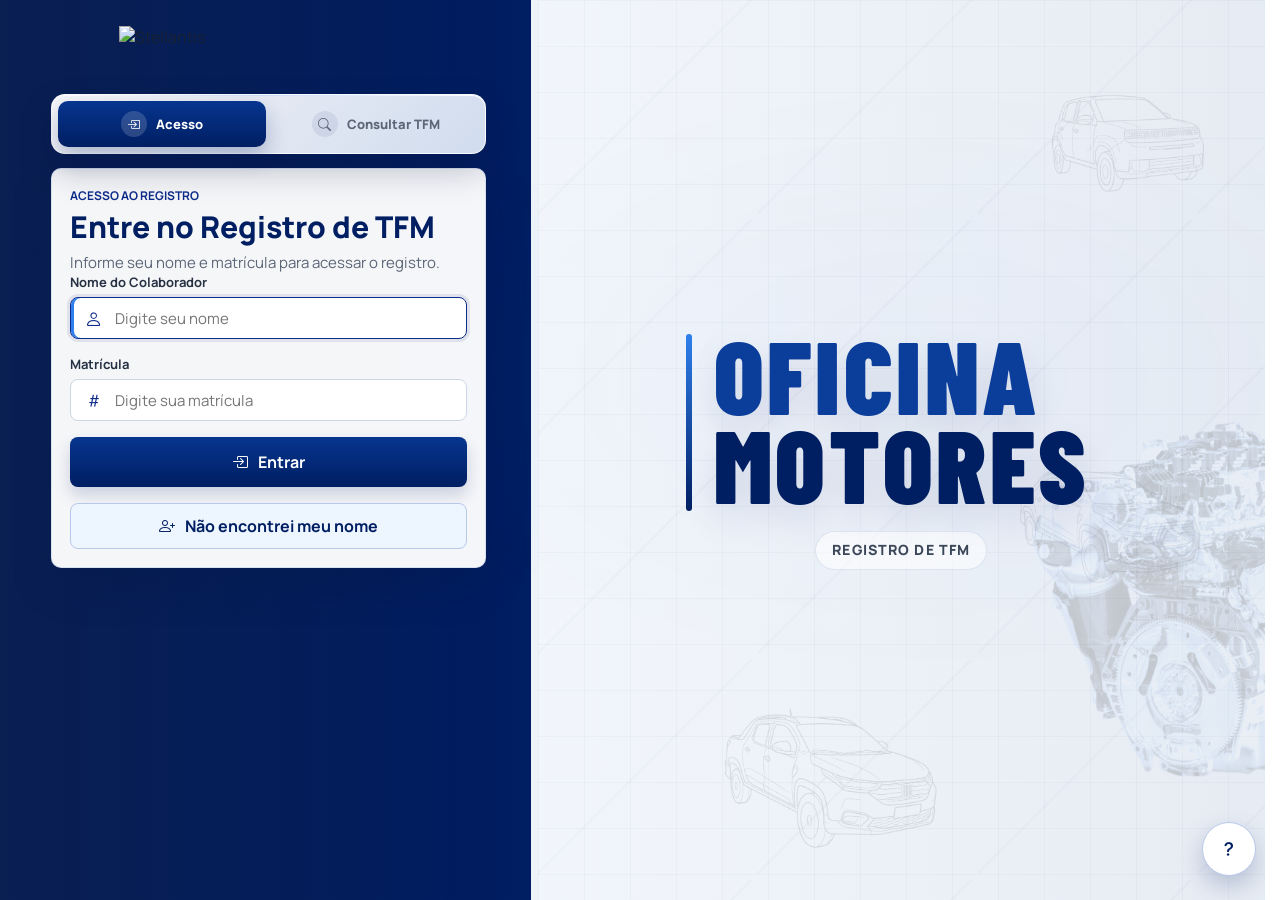
==== commit aa29764b: "Atualiza interface da oficina" ====
--- a/index.html
+++ b/index.html
@@ -172,7 +172,7 @@
                     <span>OFICINA</span>
                     <strong>MOTORES</strong>
                 </div>
-                <p>Registro de TFM • Disponibilidade diária</p>
+                <p>Registro de TFM</p>
             </div>
         </div>
     </section>
@@ -548,6 +548,25 @@
                                 <div class="input-icon">
                                     <i class="bi bi-calendar-check"></i>
                                     <input id="data-fim-tfm" name="dataFimTfm" type="date" required>
+                                </div>
+                            </div>
+
+                            <div class="campo campo-inteiro distribuicao-manual-campo">
+                                <div class="distribuicao-manual-topo">
+                                    <div>
+                                        <label for="distribuicao-manual-toggle">Horas por dia</label>
+                                        <small>Opcional: preencha manualmente quando as horas forem diferentes em cada data.</small>
+                                    </div>
+
+                                    <label class="switch-distribuicao" for="distribuicao-manual-toggle">
+                                        <input id="distribuicao-manual-toggle" type="checkbox">
+                                        <span>Manual</span>
+                                    </label>
+                                </div>
+
+                                <div id="distribuicao-manual-painel" class="distribuicao-manual-painel" hidden>
+                                    <div id="distribuicao-manual-lista" class="distribuicao-manual-lista"></div>
+                                    <small id="distribuicao-manual-resumo" class="distribuicao-manual-resumo">Informe as horas de cada dia.</small>
                                 </div>
                             </div>
 
--- a/style.css
+++ b/style.css
@@ -541,6 +541,7 @@
     color:var(--stellantis-steel);
     font-size:clamp(12px, 1.1vw, 15px);
     font-weight:800;
+    justify-self:center;
     letter-spacing:0.08em;
     line-height:1.2;
     padding:10px 16px;
@@ -2829,6 +2830,87 @@
     gap:14px;
     min-width:0;
     padding:14px;
+}
+
+.distribuicao-manual-campo{
+    background:#f8fbff;
+    border:1px solid #dce5f2;
+    border-left:4px solid rgba(47,128,237,0.45);
+    border-radius:8px;
+    gap:14px;
+    padding:14px;
+}
+
+.distribuicao-manual-topo{
+    align-items:center;
+    display:flex;
+    gap:14px;
+    justify-content:space-between;
+}
+
+.distribuicao-manual-topo label{
+    margin-bottom:4px;
+}
+
+.distribuicao-manual-topo small,
+.distribuicao-manual-resumo{
+    color:var(--stellantis-muted);
+    display:block;
+    font-size:12px;
+    line-height:1.35;
+}
+
+.switch-distribuicao{
+    align-items:center;
+    background:white;
+    border:1px solid #ccd7e6;
+    border-radius:999px;
+    color:var(--stellantis-blue);
+    cursor:pointer;
+    display:flex;
+    flex:0 0 auto;
+    font-size:13px;
+    font-weight:bold;
+    gap:8px;
+    margin:0;
+    padding:9px 12px;
+}
+
+.switch-distribuicao input{
+    accent-color:var(--stellantis-blue);
+    margin:0;
+}
+
+.distribuicao-manual-painel{
+    display:flex;
+    flex-direction:column;
+    gap:10px;
+}
+
+.distribuicao-manual-lista{
+    display:grid;
+    gap:10px;
+    grid-template-columns:repeat(2, minmax(0, 1fr));
+}
+
+.distribuicao-manual-item{
+    display:flex;
+    flex-direction:column;
+    min-width:0;
+}
+
+.distribuicao-manual-item label{
+    color:#263244;
+    font-size:13px;
+    margin-bottom:6px;
+}
+
+.distribuicao-manual-item .input-icon{
+    padding:0 10px;
+}
+
+.distribuicao-manual-item .input-icon input{
+    padding:12px 0;
 }
 
 .colaboradores-adicionais-topo{
@@ -3467,6 +3549,10 @@
         grid-template-columns:1fr;
     }
 
+    .distribuicao-manual-lista{
+        grid-template-columns:1fr;
+    }
+
     .campo-metade,
     .campo-inteiro{
         grid-column:auto;
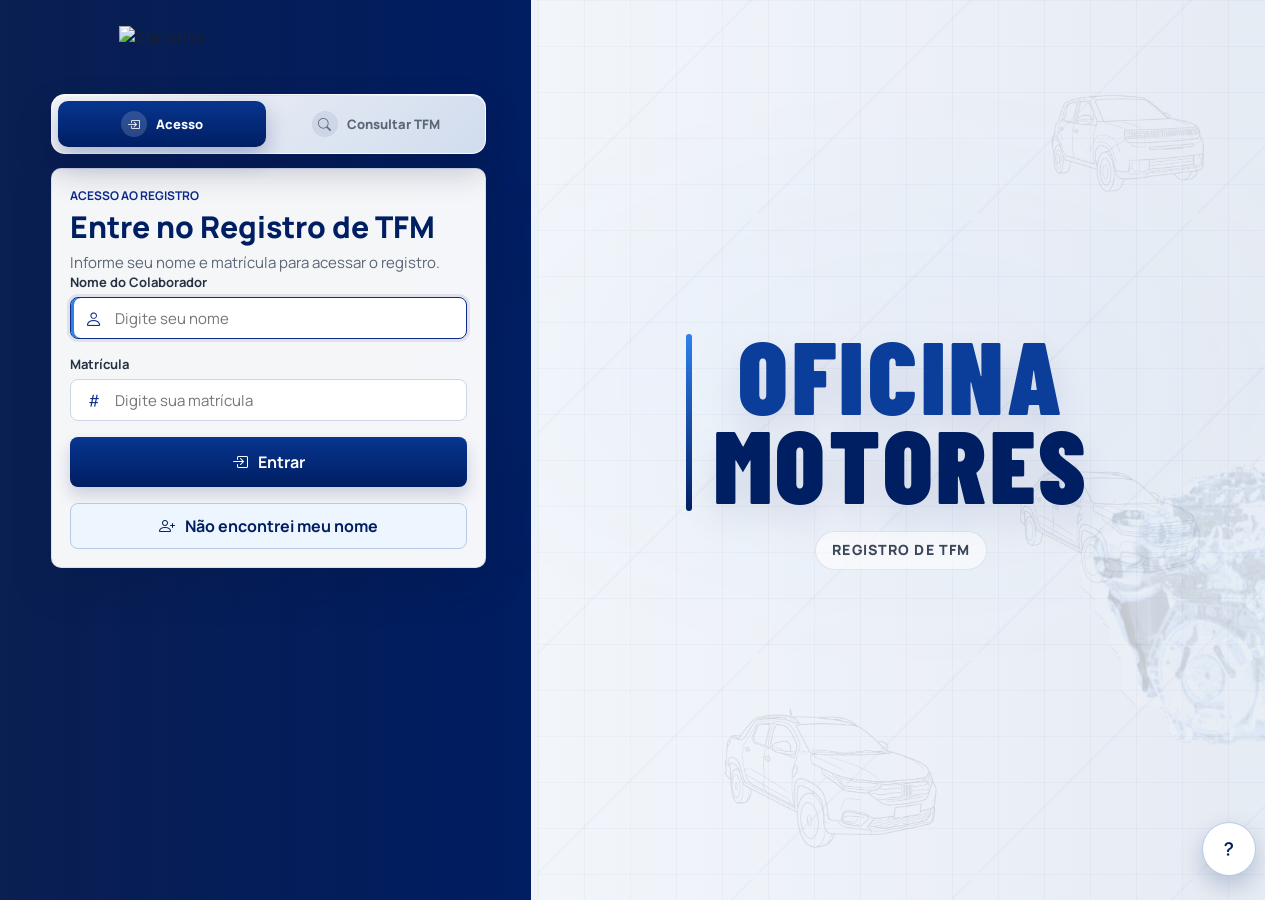
==== commit 7fe64130: "Add files via upload" ====
--- a/index.html
+++ b/index.html
@@ -1,1034 +1,1329 @@
-﻿<!DOCTYPE html>
-<html lang="pt-BR">
-
-<head>
-    <meta charset="UTF-8">
-    <meta name="viewport" content="width=device-width, initial-scale=1.0">
-
-    <title>Registro de Atividades TFM | Stellantis</title>
-    <meta name="description" content="Registro de atividades realizadas após a finalização do TFM.">
-    <meta name="theme-color" content="#001E62">
-    <link rel="icon" type="image/png" sizes="32x32" href="favicon-32.png">
-    <link rel="icon" type="image/png" sizes="48x48" href="favicon-48.png">
-    <link rel="apple-touch-icon" sizes="180x180" href="apple-touch-icon.png">
-    <link rel="manifest" href="site.webmanifest">
-
-    <link rel="stylesheet" href="style.css">
-    <link rel="stylesheet" href="https://cdn.jsdelivr.net/npm/bootstrap-icons@1.11.3/font/bootstrap-icons.min.css">
-</head>
-
-<body class="login-bloqueado">
-    <header class="header">
-        <div class="header-inner">
-            <img src="logo.png" class="logo" alt="Stellantis">
-
-            <div class="header-titulo-oficina" aria-label="Oficina Motores">
-                <img src="slogan.png" class="header-motor-img" alt="Motor">
-                <div class="header-titulo-texto">
-                    <span>Oficina</span>
-                    <strong>Motores</strong>
-                </div>
-            </div>
-            <div class="header-acoes">
-                <div id="usuario-logado" class="usuario-logado" hidden>
-                    <i class="bi bi-person-check"></i>
-                    <span id="usuario-logado-nome">-</span>
-                    <button type="button" class="btn-sair-login" aria-label="Sair do sistema">
-                        <i class="bi bi-box-arrow-right"></i>
-                    </button>
-                </div>
-
-            </div>
-        </div>
-    </header>
-
-    <button type="button" class="btn-help btn-help-global" aria-label="Abrir ajuda">
-        <i class="bi bi-question-lg"></i>
-    </button>
-
-    <section id="tela-login" class="tela-login" aria-labelledby="login-titulo">
-        <div class="login-card">
-            <div class="login-marca">
-                <img src="logo.png" alt="Stellantis">
-            </div>
-
-            <div class="login-abas">
-                <button type="button" class="login-aba login-aba-ativo" id="aba-acesso" aria-selected="true">
-                    <i class="bi bi-box-arrow-in-right"></i>
-                    <span>Acesso</span>
-                </button>
-                <button type="button" class="login-aba" id="aba-consultar" aria-selected="false">
-                    <i class="bi bi-search"></i>
-                    <span>Consultar TFM</span>
-                </button>
-            </div>
-
-            <div id="painel-acesso">
-                <div class="login-topo">
-                    <span>Acesso ao registro</span>
-                    <h1 id="login-titulo">Entre no Registro de TFM</h1>
-                    <p>Informe seu nome e matrícula para acessar o registro.</p>
-                </div>
-
-                <div id="login-feedback" class="login-feedback" role="status" aria-live="polite" hidden></div>
-
-                <div class="login-form">
-                    <div class="campo">
-                        <label for="login-nome">Nome do Colaborador</label>
-                        <div class="autocomplete-wrapper">
-                            <div class="input-icon">
-                                <i class="bi bi-person"></i>
-                                <input id="login-nome" type="text" class="login-colaborador-input" placeholder="Digite seu nome" autocomplete="off">
-                            </div>
-                            <div class="atividade-sugestoes" hidden></div>
-                        </div>
-                    </div>
-
-                    <div class="campo">
-                        <label for="login-matricula">Matrícula</label>
-                        <div class="input-icon">
-                            <i class="bi bi-hash"></i>
-                            <input id="login-matricula" type="text" placeholder="Digite sua matrícula" inputmode="numeric" autocomplete="off">
-                        </div>
-                    </div>
-
-                    <button type="button" class="btn-entrar-login">
-                        <i class="bi bi-box-arrow-in-right"></i>
-                        <span>Entrar</span>
-                    </button>
-
-                    <button type="button" class="btn-login-alternativo">
-                        <i class="bi bi-person-plus"></i>
-                        <span>Não encontrei meu nome</span>
-                    </button>
-
-                    <div id="login-alternativo" class="login-alternativo" hidden>
-                        <div class="login-alternativo-topo">
-                            <strong>Entrar com cadastro pendente</strong>
-                            <p>Use esta opção se seu nome ainda não aparece na lista. Depois peça para a liderança incluir seu cadastro oficial.</p>
-                        </div>
-
-                        <div class="campo">
-                            <label for="novo-login-nome">Nome completo</label>
-                            <div class="input-icon">
-                                <i class="bi bi-person-badge"></i>
-                                <input id="novo-login-nome" type="text" placeholder="Digite seu nome completo" autocomplete="off">
-                            </div>
-                        </div>
-
-                        <div class="campo">
-                            <label for="novo-login-matricula">Matrícula</label>
-                            <div class="input-icon">
-                                <i class="bi bi-hash"></i>
-                                <input id="novo-login-matricula" type="text" placeholder="Digite sua matrícula" inputmode="numeric" autocomplete="off">
-                            </div>
-                        </div>
-
-                        <button type="button" class="btn-entrar-pendente">
-                            <i class="bi bi-person-check"></i>
-                            <span>Entrar e solicitar inclusão</span>
-                        </button>
-                    </div>
-                </div>
-            </div>
-
-            <div id="painel-consultar-login" hidden>
-                <div class="login-topo">
-                    <span>Consultar TFM</span>
-                    <h1>Pesquisar TFM</h1>
-                    <p>Cole um ou vários TFMs para verificar quais estão nos registros.</p>
-                </div>
-
-                <div id="login-consulta-feedback" class="login-feedback" role="status" aria-live="polite" hidden></div>
-
-                <div class="login-form">
-                    <div class="campo">
-                        <label for="login-busca-tfm">Número(s) do TFM</label>
-                        <div class="input-icon input-textarea">
-                            <i class="bi bi-hash"></i>
-                            <textarea id="login-busca-tfm" rows="4" placeholder="Cole os TFMs aqui, um por linha ou separados por espaço" inputmode="numeric" autocomplete="off"></textarea>
-                        </div>
-                    </div>
-                    <button type="button" class="btn-buscar-login btn-entrar-login">
-                        <i class="bi bi-search"></i>
-                        <span>Buscar TFM</span>
-                    </button>
-                </div>
-
-                <div id="login-resultado-busca" class="resultado-busca login-resultado-busca" hidden></div>
-            </div>
-        </div>
-
-        <div class="login-hero" aria-hidden="true">
-            <div class="login-carros-fundo">
-                <img class="login-carro login-carro-1" src="fiat-fundo-1-bg-line.png" alt="">
-                <img class="login-carro login-carro-2" src="fiat-fundo-2-bg-line.png" alt="">
-                <img class="login-carro login-carro-3" src="fiat-fundo-3-cut.png" alt="">
-            </div>
-
-            <div class="login-hero-conteudo">
-                <div class="login-hero-titulo">
-                    <img class="login-motor-titulo" src="slogan.png" alt="">
-                    <span>OFICINA</span>
-                    <strong>MOTORES</strong>
-                </div>
-                <p>Registro de TFM</p>
-            </div>
-        </div>
-    </section>
-
-    <div id="modal-atividade" class="modal-tfm" hidden>
-        <div class="modal-tfm-backdrop" data-fechar-atividade></div>
-        <section class="modal-tfm-painel modal-atividade-painel" role="dialog" aria-modal="true" aria-labelledby="modal-atividade-titulo">
-            <div class="modal-tfm-topo">
-                <div>
-                    <span>Nova atividade</span>
-                    <h2 id="modal-atividade-titulo">Adicionar outra atividade</h2>
-                </div>
-
-                <button type="button" class="btn-fechar-modal" aria-label="Fechar atividade" data-fechar-atividade>
-                    <i class="bi bi-x-lg"></i>
-                </button>
-            </div>
-
-            <div class="modal-tfm-conteudo">
-                <div class="modal-atividade-conteudo">
-                    <div class="campo campo-inteiro">
-                        <label for="modal-atividade-input">Atividade Realizada</label>
-                        <div class="autocomplete-wrapper">
-                            <div class="input-icon">
-                                <i class="bi bi-list-ul"></i>
-                                <input id="modal-atividade-input" type="text" class="atividade-input-modal" placeholder="Digite ou selecione a atividade" autocomplete="off">
-                            </div>
-                            <div class="atividade-sugestoes" hidden></div>
-                        </div>
-                    </div>
-
-                    <div class="campo campo-inteiro">
-                        <label for="modal-horas-input">Horas</label>
-                        <div class="input-icon">
-                            <i class="bi bi-clock-history"></i>
-                            <input id="modal-horas-input" type="text" placeholder="Ex: 1.5" inputmode="decimal" pattern="[0-9]+(\.[0-9]+)?">
-                        </div>
-                    </div>
-
-                    <div class="campo campo-inteiro">
-                        <label for="modal-observacao-input">Observação</label>
-                        <div class="input-icon input-textarea">
-                            <i class="bi bi-chat-left-text"></i>
-                            <textarea id="modal-observacao-input" rows="3" placeholder="Digite alguma observação sobre a atividade"></textarea>
-                        </div>
-                    </div>
-
-                    <button type="button" class="btn-confirmar-atividade">
-                        <i class="bi bi-plus-lg"></i>
-                        <span>Adicionar atividade</span>
-                    </button>
-                </div>
-            </div>
-        </section>
-    </div>
-
-    <div id="modal-colaborador" class="modal-tfm" hidden>
-        <div class="modal-tfm-backdrop" data-fechar-colaborador></div>
-        <section class="modal-tfm-painel modal-colaborador-painel" role="dialog" aria-modal="true" aria-labelledby="modal-colaborador-titulo">
-            <div class="modal-tfm-topo">
-                <div>
-                    <span>Colaborador adicional</span>
-                    <h2 id="modal-colaborador-titulo">Adicionar colaborador</h2>
-                </div>
-
-                <button type="button" class="btn-fechar-modal" aria-label="Fechar colaborador" data-fechar-colaborador>
-                    <i class="bi bi-x-lg"></i>
-                </button>
-            </div>
-
-            <div class="modal-tfm-conteudo">
-                <div class="modal-colaborador-conteudo">
-                    <div class="campo campo-inteiro">
-                        <label for="modal-colaborador-nome">Nome do colaborador</label>
-                        <div class="autocomplete-wrapper">
-                            <div class="input-icon">
-                                <i class="bi bi-person"></i>
-                                <input id="modal-colaborador-nome" type="text" placeholder="Digite ou selecione o colaborador" autocomplete="off">
-                            </div>
-                            <div class="atividade-sugestoes" hidden></div>
-                        </div>
-                    </div>
-
-                    <div class="campo campo-inteiro">
-                        <label for="modal-colaborador-matricula">Matrícula</label>
-                        <div class="input-icon">
-                            <i class="bi bi-hash"></i>
-                            <input id="modal-colaborador-matricula" type="text" placeholder="Matrícula" inputmode="numeric" autocomplete="off">
-                        </div>
-                    </div>
-
-                    <div class="campo campo-inteiro">
-                        <label for="modal-colaborador-horas">Horas</label>
-                        <div class="input-icon">
-                            <i class="bi bi-clock-history"></i>
-                            <input id="modal-colaborador-horas" type="text" placeholder="Ex: 1.5" inputmode="decimal">
-                        </div>
-                    </div>
-
-                    <button type="button" class="btn-confirmar-colaborador">
-                        <i class="bi bi-plus-lg"></i>
-                        <span>Adicionar colaborador</span>
-                    </button>
-                </div>
-            </div>
-        </section>
-    </div>
-
-    <div id="modal-revisao" class="modal-tfm" hidden>
-        <div class="modal-tfm-backdrop" data-fechar-revisao></div>
-        <section class="modal-tfm-painel modal-revisao-painel" role="dialog" aria-modal="true" aria-labelledby="modal-revisao-titulo">
-            <div class="modal-tfm-topo">
-                <div>
-                    <span>Revisão do registro</span>
-                    <h2 id="modal-revisao-titulo">Conferir antes de salvar</h2>
-                </div>
-
-                <button type="button" class="btn-fechar-modal" aria-label="Fechar revisão" data-fechar-revisao>
-                    <i class="bi bi-x-lg"></i>
-                </button>
-            </div>
-
-            <div class="modal-tfm-conteudo">
-                <div id="revisao-conteudo" class="revisao-conteudo"></div>
-
-                <div id="revisao-salvamento-status" class="revisao-salvamento-status" role="status" aria-live="polite" hidden></div>
-
-                <div class="revisao-acoes">
-                    <button type="button" class="btn-imprimir-revisao">
-                        <i class="bi bi-printer"></i>
-                        <span>Imprimir comprovante</span>
-                    </button>
-
-                    <button type="button" class="btn-confirmar-salvamento">
-                        <i class="bi bi-check2-circle"></i>
-                        <span>Confirmar e salvar</span>
-                    </button>
-                </div>
-            </div>
-        </section>
-    </div>
-
-    <div id="modal-help" class="modal-tfm" hidden>
-        <div class="modal-tfm-backdrop" data-fechar-help></div>
-        <section class="modal-tfm-painel modal-help-painel" role="dialog" aria-modal="true" aria-labelledby="modal-help-titulo">
-            <div class="modal-tfm-topo">
-                <div>
-                    <span>Ajuda rápida</span>
-                    <h2 id="modal-help-titulo">Como usar o registro</h2>
-                </div>
-
-                <button type="button" class="btn-fechar-modal" aria-label="Fechar ajuda" data-fechar-help>
-                    <i class="bi bi-x-lg"></i>
-                </button>
-            </div>
-
-            <div class="modal-tfm-conteudo">
-                <div class="help-grid">
-                    <div class="help-item">
-                        <span>01</span>
-                        <div>
-                            <strong>Acesse o formulário</strong>
-                            <p>Informe seu nome e matrícula. Se seu nome ainda não aparecer, use a opção Não encontrei meu nome.</p>
-                        </div>
-                    </div>
-
-                    <div class="help-item">
-                        <span>02</span>
-                        <div>
-                            <strong>Preencha os dados principais</strong>
-                            <p>Informe início e fim do TFM, nome do colaborador, matrícula e turno.</p>
-                        </div>
-                    </div>
-
-                    <div class="help-item">
-                        <span>03</span>
-                        <div>
-                            <strong>Adicione colaboradores extras</strong>
-                            <p>Use Colaboradores adicionais quando mais de uma pessoa trabalhou no mesmo TFM. Informe nome e horas de cada pessoa.</p>
-                        </div>
-                    </div>
-
-                    <div class="help-item">
-                        <span>04</span>
-                        <div>
-                            <strong>Informe o TFM</strong>
-                            <p>Digite o número do TFM com 6 números e o código do projeto.</p>
-                        </div>
-                    </div>
-
-                    <div class="help-item">
-                        <span>05</span>
-                        <div>
-                            <strong>Anexe o documento se existir</strong>
-                            <p>Use PDF, PNG, JPG ou JPEG de até 5 MB. Se não tiver documento, o registro pode ser salvo sem anexo.</p>
-                        </div>
-                    </div>
-
-                    <div class="help-item">
-                        <span>06</span>
-                        <div>
-                            <strong>Registre as atividades</strong>
-                            <p>Selecione ou digite a atividade realizada, informe as horas trabalhadas com ponto e adicione observação quando necessário.</p>
-                        </div>
-                    </div>
-
-                    <div class="help-item">
-                        <span>07</span>
-                        <div>
-                            <strong>Salve o registro</strong>
-                            <p>Após preencher os campos corretamente, clique em Salvar Registro e aguarde até os dados serem salvos.</p>
-                        </div>
-                    </div>
-
-                    <div class="help-item">
-                        <span>08</span>
-                        <div>
-                            <strong>Consulte um TFM</strong>
-                            <p>Use o campo Consultar TFM para ver dados, atividades registradas e abrir o documento quando existir.</p>
-                        </div>
-                    </div>
-                    <div class="help-item help-item-destaque">
-                        <span>09</span>
-                        <div>
-                            <strong>Sugira uma atividade</strong>
-                            <p>Se a atividade não aparecer na lista ou tiver alguma sugestão, use Sugerir atividade para enviar uma nova opção à liderança.</p>
-                            <button type="button" class="btn-help-sugestao">
-                                <i class="bi bi-lightbulb"></i>
-                                <span>Abrir sugestão</span>
-                            </button>
-                        </div>
-                    </div>
-
-                    <div class="help-item help-item-destaque">
-                        <span>10</span>
-                        <div>
-                            <strong>Envie feedback do sistema</strong>
-                            <p>Use Feedback para registrar sugestão, ideia, reclamação ou erro encontrado durante o uso do site.</p>
-                            <button type="button" class="btn-help-feedback">
-                                <i class="bi bi-chat-square-heart"></i>
-                                <span>Abrir feedback</span>
-                            </button>
-                        </div>
-                    </div>
-
-                    <div class="help-item help-item-destaque">
-                        <span>11</span>
-                        <div>
-                            <strong>Ainda está com dúvidas?</strong>
-                            <p>Se a dúvida continuar ou houver falha que impeça o registro, contate o host/responsável pelo site com o número do TFM, matrícula e uma breve descrição do ocorrido.</p>
-                        </div>
-                    </div>
-                </div>
-            </div>
-        </section>
-    </div>
-
-    <div id="modal-documentos" class="modal-tfm" hidden>
-        <div class="modal-tfm-backdrop" data-fechar-documentos></div>
-        <section class="modal-tfm-painel modal-documentos-painel" role="dialog" aria-modal="true" aria-labelledby="modal-documentos-titulo">
-            <div class="modal-tfm-topo">
-                <div>
-                    <span>Anexos do registro</span>
-                    <h2 id="modal-documentos-titulo">Verificar imagens</h2>
-                </div>
-
-                <button type="button" class="btn-fechar-modal" aria-label="Fechar anexos" data-fechar-documentos>
-                    <i class="bi bi-x-lg"></i>
-                </button>
-            </div>
-
-            <div class="modal-tfm-conteudo">
-                <div id="modal-documentos-conteudo" class="modal-documentos-conteudo"></div>
-            </div>
-        </section>
-    </div>
-
-    <main class="main-container">
-        <div class="app-shell">
-            <aside class="app-sidebar" aria-label="Navegação de dados">
-                <button type="button" class="app-nav-btn app-nav-btn-ativo" data-app-tab="registro">
-                    <i class="bi bi-clipboard-check"></i>
-                    <span>Registro de TFM</span>
-                </button>
-
-                <button type="button" class="app-nav-btn" data-app-tab="consulta">
-                    <i class="bi bi-search"></i>
-                    <span>Consultar TFM</span>
-                </button>
-
-                <a class="app-nav-btn" href="meu-desempenho.html">
-                    <i class="bi bi-bar-chart-line"></i>
-                    <span>Meu Desempenho</span>
-                </a>
-
-                <a class="app-nav-btn" href="geral-oficina.html">
-                    <i class="bi bi-clipboard-data"></i>
-                    <span>Geral da Oficina</span>
-                </a>
-
-                <a class="app-nav-btn" href="https://app.powerbi.com/links/DjYkARdlpJ?ctid=d852d5cd-724c-4128-8812-ffa5db3f8507&amp;pbi_source=linkShare" target="_blank" rel="noopener noreferrer" aria-label="Abrir BI da oficina em nova guia">
-                    <i class="bi bi-graph-up-arrow"></i>
-                    <span>BI da oficina</span>
-                </a>
-
-                <button type="button" class="app-nav-btn" data-app-tab="sugestao">
-                    <i class="bi bi-lightbulb"></i>
-                    <span>Sugerir atividade</span>
-                </button>
-
-                <button type="button" class="app-nav-btn" data-app-tab="feedback">
-                    <i class="bi bi-chat-square-heart"></i>
-                    <span>Feedback</span>
-                </button>
-            </aside>
-
-            <div class="app-conteudo">
-        <form id="form-registro" class="app-tab-panel app-tab-panel-ativo" data-app-panel="registro" novalidate>
-            <div class="topo-registro">
-                <div class="titulo-principal">
-                    <div class="titulo-icon">
-                        <i class="bi bi-clipboard-check"></i>
-                    </div>
-
-                    <div>
-                        <h1>Registro de Atividades TFM</h1>
-                        <p>Preencha corretamente as informações das atividades realizadas após a finalização do TFM.</p>
-                    </div>
-                </div>
-
-                <section class="painel-resumo" aria-label="Resumo do registro">
-                    <div class="resumo-item resumo-item-atividades">
-                        <span>Atividades Registradas</span>
-                        <strong id="resumo-atividades">...</strong>
-                    </div>
-
-                    <div class="resumo-item resumo-item-tfm">
-                        <span>TFM Registrados</span>
-                        <strong id="resumo-salvos">...</strong>
-                    </div>
-
-                    <div class="resumo-item resumo-item-ultimo">
-                        <span>Último TFM</span>
-                        <strong id="resumo-ultimo-tfm">-</strong>
-                    </div>
-                </section>
-
-            </div>
-
-            <div id="feedback-global" class="feedback-global" role="status" aria-live="polite" hidden></div>
-
-            <div class="form-layout">
-                <div class="form-coluna form-coluna-esquerda">
-                    <div class="card card-dados">
-                        <div class="card-titulo">
-                            <i class="bi bi-calendar-check"></i>
-                            <h2>Dados Principais</h2>
-                        </div>
-
-                        <div class="linha"></div>
-
-                        <div class="form-grid dados-grid">
-                            <div class="campo campo-metade">
-                                <label for="data-inicio-tfm">Data início do TFM</label>
-                                <div class="input-icon">
-                                    <i class="bi bi-calendar-event"></i>
-                                    <input id="data-inicio-tfm" name="dataInicioTfm" type="date" required>
-                                </div>
-                            </div>
-
-                            <div class="campo campo-metade">
-                                <label for="data-fim-tfm">Data fim do TFM</label>
-                                <div class="input-icon">
-                                    <i class="bi bi-calendar-check"></i>
-                                    <input id="data-fim-tfm" name="dataFimTfm" type="date" required>
-                                </div>
-                            </div>
-
-                            <div class="campo campo-inteiro distribuicao-manual-campo">
-                                <div class="distribuicao-manual-topo">
-                                    <div>
-                                        <label for="distribuicao-manual-toggle">Horas por dia</label>
-                                        <small>Opcional: preencha manualmente quando as horas forem diferentes em cada data.</small>
-                                    </div>
-
-                                    <label class="switch-distribuicao" for="distribuicao-manual-toggle">
-                                        <input id="distribuicao-manual-toggle" type="checkbox">
-                                        <span>Manual</span>
-                                    </label>
-                                </div>
-
-                                <div id="distribuicao-manual-painel" class="distribuicao-manual-painel" hidden>
-                                    <div id="distribuicao-manual-lista" class="distribuicao-manual-lista"></div>
-                                    <small id="distribuicao-manual-resumo" class="distribuicao-manual-resumo">Informe as horas de cada dia.</small>
-                                </div>
-                            </div>
-
-                            <div class="campo campo-inteiro">
-                                <label for="nome">Nome do Colaborador</label>
-                                <div class="autocomplete-wrapper">
-                                    <div class="input-icon">
-                                        <i class="bi bi-person"></i>
-                                        <input id="nome" name="nome" type="text" class="colaborador-input" placeholder="Digite seu Nome" autocomplete="off" required>
-                                    </div>
-                                    <div class="atividade-sugestoes" hidden></div>
-
-                                    <select id="colaboradores-opcoes" hidden>
-                                   <option>Ailton Dos Reis Santana</option>
-<option>Airton Fonseca do Nascimento</option>
-<option>Albert de Almeida Libério</option>
-<option>Caio Resende Soares</option>
-<option>Cláudio Roberto Miranda</option>
-<option>Cleiton De Souza</option>
-<option>Ecelson Miranda</option>
-<option>Edilson Ribeiro de Andrade</option>
-<option>Fabio Henrique Alves Ventura</option>
-<option>Franklin de Jesus Souza</option>
-<option>Geraldo Marçal Paiva</option>
-<option>Gustavo da Silva Amaral</option>
-<option>João Paulo de Rezende Trindade</option>
-<option>José Edson Martins Coelho</option>
-<option>José Egídio Rocha</option>
-<option>José Roberto Souza Franco</option>
-<option>Leonel Barros Pereira Da Silva</option>
-<option>Paulo Roberto Ferreira</option>
-<option>Rafael da Silva Moreira</option>
-<option>Renato Basílio dos Santos Júnior</option>
-<option>Renato Fagner Foureaux</option>
-<option>Renis Mendes Goulart</option>
-<option>Ricardo da Silva Matos</option>
-<option>Roberto Carlos Vieira Martins</option>
-<option>Rodolfo Ribeiro Martins</option>
-<option>Romeu Malagoli dos Santos</option>
-<option>Sebastião Dirino Correia</option>
-<option>Sueimer Batista Pereira</option>
-<option>Valdemi Amancio Do Nascimento</option>
-<option>Wender Bortoloto da Costa</option>
-                                    </select>
-                                </div>
-                            </div>
-
-                            <div class="campo campo-metade">
-                                <label for="matricula">Matrícula</label>
-                                <div class="input-icon">
-                                    <i class="bi bi-hash"></i>
-                                    <input id="matricula" name="matricula" type="text" placeholder="Sua Matrícula" inputmode="numeric" autocomplete="off" required>
-                                </div>
-                            </div>
-
-                            <div class="campo campo-metade campo-turno">
-                                <label for="turno">Turno</label>
-                                <div class="input-icon">
-                                    <i class="bi bi-clock"></i>
-                                    <select id="turno" name="turno" required>
-                                        <option value="">Seu Turno</option>
-                                        <option>1º Turno</option>
-                                        <option>2º Turno</option>
-                                        <option>Administrativo</option>
-                                    </select>
-                                </div>
-                            </div>
-
-                            <div class="campo campo-inteiro colaboradores-adicionais-campo">
-                                <div class="colaboradores-adicionais-topo">
-                                    <div>
-                                        <label>Colaboradores adicionais</label>
-                                        <small>Use quando mais de uma pessoa trabalhou no mesmo TFM.</small>
-                                    </div>
-
-                                    <button type="button" class="btn-add-colaborador">
-                                        <i class="bi bi-person-plus"></i>
-                                        <span>Adicionar colaborador</span>
-                                    </button>
-                                </div>
-
-                                <div id="colaboradores-adicionais-lista" class="colaboradores-adicionais-lista"></div>
-                            </div>
-                        </div>
-                    </div>
-
-                    <div class="card card-atividade" id="atividades-container">
-                        <div class="card-titulo">
-                            <i class="bi bi-hash"></i>
-                            <h2>TFM</h2>
-                        </div>
-
-                        <div class="linha"></div>
-
-                        <div id="atividades-lista">
-                            <div class="form-grid atividade-grid">
-                                <div class="campo campo-inteiro">
-                                    <label for="tfm">Número do TFM</label>
-                                    <div class="input-icon">
-                                        <i class="bi bi-hash"></i>
-                                        <input id="tfm" name="tfm" type="text" placeholder="Digite o TFM" maxlength="6" minlength="6" pattern="[0-9]{6}" inputmode="numeric" autocomplete="off" required>
-                                    </div>
-                                </div>
-
-                                <div class="campo campo-inteiro">
-                                    <label for="projeto">Código do Projeto</label>
-                                    <div class="input-icon">
-                                        <i class="bi bi-hash"></i>
-                                        <input id="projeto" name="projeto" type="text" placeholder="Digite o código" autocomplete="off">
-                                    </div>
-                                </div>
-
-                                <div class="campo campo-inteiro documento">
-                                    <label for="documento-1">Anexar imagem</label>
-                                    <div class="input-icon input-file">
-                                        <i class="bi bi-file-earmark-arrow-up"></i>
-                                        <label class="arquivo-botao" for="documento-1">Escolher arquivos</label>
-                                        <span class="arquivo-nome">Nenhum arquivo selecionado</span>
-                                        <input id="documento-1" name="documento[]" type="file" class="documento-input" accept=".pdf,.png,.jpg,.jpeg,application/pdf,image/png,image/jpeg" multiple>
-                                    </div>
-                                    <div class="documento-preview" aria-live="polite"></div>
-                                    <small>Somente PDF, PNG, JPG ou JPEG até 5 MB cada.</small>
-                                </div>
-                            </div>
-                        </div>
-                    </div>
-                </div>
-
-                <div class="form-coluna form-coluna-centro">
-                    <div class="card card-detalhes" id="detalhes-container">
-                        <div class="card-titulo">
-                            <i class="bi bi-list-task"></i>
-                            <h2>Atividades Realizadas</h2>
-                        </div>
-
-                        <div class="linha"></div>
-
-                        <div id="detalhes-lista">
-                            <div class="detalhes-item bloco-item">
-                                <div class="bloco-cabecalho">
-                                    <span class="bloco-numero">01</span>
-                                    <div class="bloco-cabecalho-titulo">
-                                        <strong>Atividade realizada</strong>
-                                        <span>Obrigatória</span>
-                                    </div>
-                                </div>
-
-                                <div class="detalhes-grid">
-                                    <div class="campo campo-inteiro">
-                                        <label for="atividade-1">Atividade Realizada</label>
-                                        <div class="autocomplete-wrapper">
-                                            <div class="input-icon">
-                                                <i class="bi bi-list-ul"></i>
-                                                <input id="atividade-1" name="atividade[]" type="text" class="atividade-input" placeholder="Digite ou selecione a atividade" autocomplete="off" required>
-                                            </div>
-                                            <div class="atividade-sugestoes" hidden></div>
-                                        </div>
-                                    </div>
-
-                                    <div class="campo campo-horas">
-                                        <label for="horas-1">Horas Trabalhadas</label>
-                                        <div class="input-icon">
-                                            <i class="bi bi-clock-history"></i>
-                                            <input id="horas-1" name="horas[]" type="text" class="horas-input" placeholder="Ex: 1.5" inputmode="decimal" pattern="[0-9]+(\.[0-9]+)?" required>
-                                        </div>
-                                    </div>
-
-                                    <div class="campo observacao">
-                                        <label for="observacao-1">Observação</label>
-                                        <div class="input-icon input-textarea">
-                                            <i class="bi bi-chat-left-text"></i>
-                                            <textarea id="observacao-1" name="observacao[]" rows="3" class="observacao-input" placeholder="Digite alguma observação sobre a atividade"></textarea>
-                                        </div>
-                                    </div>
-
-                                </div>
-                            </div>
-                        </div>
-
-                        <div class="adicionar-atividade-box">
-                            <button type="button" class="btn-add">
-                                <i class="bi bi-plus-lg"></i>
-                                Adicionar Outra Atividade
-                            </button>
-                        </div>
-                    </div>
-                </div>
-
-            </div>
-
-            <button type="submit" class="btn-salvar btn-salvar-flutuante">
-                <i class="bi bi-floppy"></i>
-                <span>Salvar Registro</span>
-            </button>
-
-        </form>
-
-                <section class="app-tab-panel painel-dados painel-desempenho" data-app-panel="desempenho" hidden>
-                    <div class="painel-dados-topo">
-                        <span>Indicadores individuais</span>
-                        <h1>Meu Desempenho</h1>
-                        <p>Acompanhe todos os registros do banco de dados vinculados à sua matrícula.</p>
-                    </div>
-
-                    <section class="card card-desempenho" aria-labelledby="desempenho-titulo">
-                        <div class="card-titulo">
-                            <i class="bi bi-bar-chart-line"></i>
-                            <h2 id="desempenho-titulo">Resumo do desempenho</h2>
-                        </div>
-
-                        <div class="linha"></div>
-
-                        <div class="desempenho-filtros" aria-label="Filtros do desempenho por período">
-                            <div class="campo">
-                                <label for="desempenho-periodo-inicio">Data inicial</label>
-                                <div class="input-icon">
-                                    <i class="bi bi-calendar-event"></i>
-                                    <input id="desempenho-periodo-inicio" type="date">
-                                </div>
-                            </div>
-
-                            <div class="campo">
-                                <label for="desempenho-periodo-fim">Data final</label>
-                                <div class="input-icon">
-                                    <i class="bi bi-calendar-check"></i>
-                                    <input id="desempenho-periodo-fim" type="date">
-                                </div>
-                            </div>
-
-                            <div class="desempenho-atalhos" aria-label="Atalhos de período">
-                                <button type="button" class="desempenho-atalho" data-desempenho-periodo="30">30 dias</button>
-                                <button type="button" class="desempenho-atalho" data-desempenho-periodo="90">90 dias</button>
-                                <button type="button" class="desempenho-atalho" data-desempenho-periodo="todos">Tudo</button>
-                            </div>
-
-                            <p id="desempenho-periodo-info" class="desempenho-periodo-info">Todos os registros carregados.</p>
-                        </div>
-
-                        <div class="desempenho-grid">
-                            <div class="desempenho-kpis" aria-label="Indicadores do colaborador">
-                                <div class="desempenho-kpi">
-                                    <span>Horas trabalhadas</span>
-                                    <strong id="desempenho-total-horas">0h</strong>
-                                </div>
-
-                                <div class="desempenho-kpi">
-                                    <span>Atividades salvas</span>
-                                    <strong id="desempenho-total-atividades">0</strong>
-                                </div>
-
-                                <div class="desempenho-kpi">
-                                    <span>TFMs distintos</span>
-                                    <strong id="desempenho-total-tfms">0</strong>
-                                </div>
-
-                                <div class="desempenho-kpi">
-                                    <span>Dias apontados</span>
-                                    <strong id="desempenho-dias-apontados">0</strong>
-                                </div>
-
-                                <div class="desempenho-kpi">
-                                    <span>Média por dia</span>
-                                    <strong id="desempenho-media-dia">0h</strong>
-                                </div>
-
-                                <div class="desempenho-kpi">
-                                    <span>Média por atividade</span>
-                                    <strong id="desempenho-media-atividade">0h</strong>
-                                </div>
-                            </div>
-
-                            <div class="desempenho-ranking" aria-label="Ranking de atividades por horas">
-                                <div class="desempenho-ranking-topo">
-                                    <span>Distribuição por atividade</span>
-                                    <small>Baseado em todos os registros do banco de dados associados à sua matrícula.</small>
-                                </div>
-
-                                <p id="desempenho-vazio" class="desempenho-vazio">Salve seu primeiro registro para visualizar os gráficos de desempenho.</p>
-                                <div id="desempenho-ranking" class="desempenho-ranking-lista"></div>
-                            </div>
-
-                            <div class="desempenho-calendario" aria-label="Calendário de intensidade por data">
-                                <div class="desempenho-ranking-topo">
-                                    <span>Calendário de registros</span>
-                                    <small>Intensidade por dia trabalhado.</small>
-                                </div>
-
-                                <div id="desempenho-calendario" class="desempenho-calendario-grid"></div>
-                            </div>
-                        </div>
-                    </section>
-                </section>
-
-                <section class="app-tab-panel painel-dados painel-geral-oficina" data-app-panel="geral-oficina" hidden>
-                    <div class="painel-dados-topo">
-                        <span>Indicadores gerais</span>
-                        <h1>Geral da Oficina</h1>
-                        <p>Resumo geral do banco de dados por atividade, horas trabalhadas e quantidade de TFMs.</p>
-                    </div>
-
-                    <section class="card card-oficina-geral" aria-labelledby="oficina-geral-titulo">
-                        <div class="card-titulo">
-                            <i class="bi bi-bar-chart-steps"></i>
-                            <h2 id="oficina-geral-titulo">Atividades, horas e TFMs</h2>
-                        </div>
-
-                        <div class="linha"></div>
-
-                        <p id="oficina-geral-status" class="oficina-geral-status">Carregando dados gerais da oficina...</p>
-                        <div id="oficina-geral-grafico" class="oficina-geral-grafico" aria-label="Gráfico de colunas por atividade"></div>
-                    </section>
-                </section>
-
-                <section class="app-tab-panel painel-dados" data-app-panel="consulta" hidden>
-                    <div class="painel-dados-topo">
-                        <span>Consulta operacional</span>
-                        <h1>Consultar TFM</h1>
-                        <p>Pesquise um ou vários TFMs para verificar os registros salvos.</p>
-                    </div>
-
-                    <div class="consulta-layout">
-                        <div class="card card-busca">
-                            <div class="card-titulo">
-                                <i class="bi bi-search"></i>
-                                <h2>Consultar TFM</h2>
-                            </div>
-
-                            <div class="linha"></div>
-
-                            <div class="busca-tfm">
-                                <div class="campo">
-                                    <label for="busca-tfm">Número(s) do TFM</label>
-                                    <div class="input-icon input-textarea">
-                                        <i class="bi bi-hash"></i>
-                                        <textarea id="busca-tfm" rows="4" placeholder="Cole os TFMs aqui, um por linha ou separados por espaço" inputmode="numeric" autocomplete="off"></textarea>
-                                    </div>
-                                </div>
-
-                                <button type="button" class="btn-buscar">
-                                    <i class="bi bi-search"></i>
-                                    <span>Buscar</span>
-                                </button>
-                            </div>
-
-                            <button type="button" class="resultado-busca-backdrop" aria-label="Fechar resultados da consulta" hidden></button>
-                            <div id="resultado-busca" class="resultado-busca" hidden></div>
-                        </div>
-
-                        <section class="card card-historico" aria-labelledby="historico-titulo">
-                            <div class="card-titulo">
-                                <i class="bi bi-clock-counterclockwise"></i>
-                                <h2 id="historico-titulo">TFM Realizados</h2>
-                            </div>
-
-                            <div class="linha"></div>
-
-                            <div class="historico-topo">
-                                <p>Últimas 5 atividades salvas na planilha.</p>
-                            </div>
-
-                            <div id="historico-lista" class="historico-lista"></div>
-                        </section>
-                    </div>
-                </section>
-
-                <section class="app-tab-panel painel-dados" data-app-panel="sugestao" hidden>
-                    <div class="painel-dados-topo">
-                        <span>Cadastro de atividade</span>
-                        <h1>Sugerir atividade</h1>
-                        <p>Envie uma nova atividade para avaliação e inclusão na lista de registro.</p>
-                    </div>
-
-                    <div class="feedback-painel-form sugestao-painel-form">
-                        <div class="campo">
-                            <label for="sugestao-atividade">Atividade sugerida</label>
-                            <div class="input-icon">
-                                <i class="bi bi-list-plus"></i>
-                                <input id="sugestao-atividade" type="text" placeholder="Digite a atividade que ainda não aparece na lista">
-                            </div>
-                        </div>
-
-                        <div class="campo">
-                            <label for="sugestao-observacao">Observação</label>
-                            <div class="input-icon">
-                                <i class="bi bi-chat-left-text"></i>
-                                <input id="sugestao-observacao" type="text" placeholder="Opcional: detalhe quando essa atividade deve ser usada">
-                            </div>
-                        </div>
-
-                        <button type="button" class="btn-sugerir-atividade">
-                            <i class="bi bi-send"></i>
-                            <span>Enviar sugestão</span>
-                        </button>
-                    </div>
-                </section>
-
-                <section class="app-tab-panel painel-dados" data-app-panel="feedback" hidden>
-                    <div class="painel-dados-topo">
-                        <span>Melhoria contínua</span>
-                        <h1>Feedback</h1>
-                        <p>Envie sugestões, ideias ou reclamações para melhoria do processo.</p>
-                    </div>
-
-                    <div class="feedback-painel-form">
-                        <div class="campo">
-                            <label for="feedback-tipo">Tipo de feedback</label>
-                            <div class="input-icon">
-                                <i class="bi bi-tags"></i>
-                                <select id="feedback-tipo">
-                                    <option value="Sugestão">Sugestão</option>
-                                    <option value="Ideia">Ideia</option>
-                                    <option value="Reclamação">Reclamação</option>
-                                </select>
-                            </div>
-                        </div>
-
-                        <div class="campo">
-                            <label for="feedback-texto">Sugestão, ideia ou reclamação</label>
-                            <div class="input-icon input-textarea">
-                                <i class="bi bi-chat-left-text"></i>
-                                <textarea id="feedback-texto" rows="5" placeholder="Descreva o feedback"></textarea>
-                            </div>
-                        </div>
-
-                        <div class="campo">
-                            <label for="feedback-observacao">Observação complementar</label>
-                            <div class="input-icon input-textarea">
-                                <i class="bi bi-card-text"></i>
-                                <textarea id="feedback-observacao" rows="3" placeholder="Opcional: detalhe melhor o contexto"></textarea>
-                            </div>
-                        </div>
-
-                        <button type="button" class="btn-enviar-feedback">
-                            <i class="bi bi-send"></i>
-                            <span>Enviar feedback</span>
-                        </button>
-                    </div>
-                </section>
-            </div>
-        </div>
-    </main>
-
-    <div id="modal-tfm" class="modal-tfm" hidden>
-        <div class="modal-tfm-backdrop" data-fechar-modal></div>
-        <section class="modal-tfm-painel" role="dialog" aria-modal="true" aria-labelledby="modal-tfm-titulo">
-            <div class="modal-tfm-topo">
-                <div>
-                    <span>Consultar TFM</span>
-                    <h2 id="modal-tfm-titulo">Resultado da consulta</h2>
-                </div>
-
-                <button type="button" class="btn-fechar-modal" aria-label="Fechar consulta" data-fechar-modal>
-                    <i class="bi bi-x-lg"></i>
-                </button>
-            </div>
-
-            <div id="modal-tfm-conteudo" class="modal-tfm-conteudo"></div>
-        </section>
-    </div>
-
-    <script src="script.js?v=20260731-1"></script>
-</body>
-
-</html>
-
+﻿<!DOCTYPE html>
+<html lang="pt-BR">
+
+<head>
+    <meta charset="UTF-8">
+    <meta name="viewport" content="width=device-width, initial-scale=1.0">
+
+    <title>Registro de Atividades TFM | Stellantis</title>
+    <meta name="description" content="Registro de atividades realizadas após a finalização do TFM.">
+    <meta name="theme-color" content="#001E62">
+    <link rel="icon" type="image/png" href="slogan.png">
+    <link rel="apple-touch-icon" href="slogan.png">
+    <link rel="manifest" href="site.webmanifest">
+
+    <link rel="stylesheet" href="style.css?v=20260903-8">
+    <link rel="stylesheet" href="site-help.css">
+    <link rel="stylesheet" href="https://cdn.jsdelivr.net/npm/bootstrap-icons@1.11.3/font/bootstrap-icons.min.css">
+</head>
+
+<body class="login-bloqueado">
+    <header class="header">
+        <div class="header-inner">
+            <img src="logo.png" class="logo" alt="Stellantis">
+
+            <div class="header-titulo-oficina" aria-label="Oficina Motores">
+                <img src="slogan.png" class="header-motor-img" alt="Motor">
+                <div class="header-titulo-texto">
+                    <span>Oficina</span>
+                    <strong>Motores</strong>
+                </div>
+            </div>
+            <div class="header-acoes">
+                <div id="notificacoes-disponibilidade" class="notificacoes-disponibilidade" hidden>
+                    <button type="button" id="btn-notificacoes-disponibilidade" class="btn-notificacoes-disponibilidade" aria-label="Abrir notificações" aria-expanded="false" aria-controls="painel-notificacoes-disponibilidade" title="Notificações">
+                        <i class="bi bi-bell"></i>
+                        <span id="notificacoes-disponibilidade-contador" class="notificacoes-disponibilidade-contador" hidden>0</span>
+                    </button>
+                    <section id="painel-notificacoes-disponibilidade" class="painel-notificacoes-disponibilidade" aria-label="Notificações de divergências" hidden>
+                        <div class="painel-notificacoes-topo">
+                            <div>
+                                <span>Conferência de horas</span>
+                                <h2>Notificações</h2>
+                                <p id="notificacoes-disponibilidade-resumo">Verificando pendências...</p>
+                            </div>
+                            <button type="button" id="btn-atualizar-notificacoes" aria-label="Atualizar notificações" title="Atualizar notificações">
+                                <i class="bi bi-arrow-clockwise"></i>
+                            </button>
+                        </div>
+                        <div class="notificacoes-disponibilidade-meta">
+                            <span id="notificacoes-ultima-atualizacao">Atualização da disponibilidade não informada</span>
+                            <strong id="notificacoes-dados-atrasados" hidden>Os dados de disponibilidade podem estar desatualizados.</strong>
+                        </div>
+                        <div class="notificacoes-disponibilidade-filtros">
+                            <label>
+                                <span>Tipo</span>
+                                <select id="filtro-notificacoes-tipo">
+                                    <option value="">Todos</option>
+                                    <option value="excesso">Horas excedidas</option>
+                                    <option value="ausencia">Ausências</option>
+                                    <option value="nao-informada">Não informado</option>
+                                </select>
+                            </label>
+                            <label>
+                                <span>Mês</span>
+                                <select id="filtro-notificacoes-mes">
+                                    <option value="">Todos</option>
+                                </select>
+                            </label>
+                        </div>
+                        <div id="notificacoes-disponibilidade-lista" class="notificacoes-disponibilidade-lista" role="status" aria-live="polite"></div>
+                        <div id="notificacoes-disponibilidade-rodape" class="notificacoes-disponibilidade-rodape" hidden>
+                            <p>Em caso de divergência, procure seu Team Leader para conferir a disponibilidade.</p>
+                            <div>
+                                <button type="button" id="btn-exportar-notificacoes" title="Exportar divergências">
+                                    <i class="bi bi-download"></i>
+                                    <span>Exportar</span>
+                                </button>
+                                <button type="button" id="btn-ver-todas-notificacoes">Ver todas</button>
+                            </div>
+                        </div>
+                    </section>
+                </div>
+                <div id="usuario-logado" class="usuario-logado" hidden>
+                    <i class="bi bi-person-check"></i>
+                    <span id="usuario-logado-nome">-</span>
+                    <button type="button" class="btn-sair-login" aria-label="Sair do sistema">
+                        <i class="bi bi-box-arrow-right"></i>
+                    </button>
+                </div>
+
+            </div>
+        </div>
+    </header>
+
+    <section id="aviso-revisoes-disponibilidade" class="aviso-revisoes-disponibilidade" role="status" aria-live="polite" hidden>
+        <div class="aviso-revisoes-conteudo">
+            <i class="bi bi-exclamation-triangle"></i>
+            <span>
+                <strong>Há revisões a serem feitas</strong>
+                <small>Verifique os detalhes nas notificações.</small>
+            </span>
+        </div>
+        <button type="button" id="btn-entendi-revisoes">Entendi</button>
+    </section>
+
+    <button type="button" class="btn-help btn-help-global" aria-label="Abrir ajuda">
+        <i class="bi bi-question-lg"></i>
+    </button>
+
+    <section id="tela-login" class="tela-login" aria-labelledby="login-titulo">
+        <div class="login-card">
+            <div class="login-marca">
+                <img src="logo.png" alt="Stellantis">
+            </div>
+
+            <div class="login-abas">
+                <button type="button" class="login-aba login-aba-ativo" id="aba-acesso" aria-selected="true">
+                    <i class="bi bi-box-arrow-in-right"></i>
+                    <span>Acesso</span>
+                </button>
+                <button type="button" class="login-aba" id="aba-consultar" aria-selected="false">
+                    <i class="bi bi-search"></i>
+                    <span>Consultar TFM</span>
+                </button>
+            </div>
+
+            <div id="painel-acesso">
+                <div class="login-topo">
+                    <span>Acesso ao registro</span>
+                    <h1 id="login-titulo">Entre no Registro de TFM</h1>
+                    <p>Informe seu nome e matrícula para acessar o registro.</p>
+                </div>
+
+                <div id="login-feedback" class="login-feedback" role="status" aria-live="polite" hidden></div>
+
+                <div class="login-form">
+                    <div class="campo">
+                        <label for="login-nome">Nome do Colaborador</label>
+                        <div class="autocomplete-wrapper">
+                            <div class="input-icon">
+                                <i class="bi bi-person"></i>
+                                <input id="login-nome" type="text" class="login-colaborador-input" placeholder="Digite seu nome" autocomplete="off">
+                            </div>
+                            <div class="atividade-sugestoes" hidden></div>
+                        </div>
+                    </div>
+
+                    <div class="campo">
+                        <label for="login-matricula">Matrícula</label>
+                        <div class="input-icon">
+                            <i class="bi bi-hash"></i>
+                            <input id="login-matricula" type="text" placeholder="Digite sua matrícula" inputmode="numeric" autocomplete="off">
+                        </div>
+                    </div>
+
+                    <button type="button" class="btn-entrar-login">
+                        <i class="bi bi-box-arrow-in-right"></i>
+                        <span>Entrar</span>
+                    </button>
+
+                    <button type="button" class="btn-login-alternativo">
+                        <i class="bi bi-person-plus"></i>
+                        <span>Não encontrei meu nome</span>
+                    </button>
+
+                    <div id="login-alternativo" class="login-alternativo" hidden>
+                        <div class="login-alternativo-topo">
+                            <strong>Entrar com cadastro pendente</strong>
+                            <p>Use esta opção se seu nome ainda não aparece na lista. Depois peça para a liderança incluir seu cadastro oficial.</p>
+                        </div>
+
+                        <div class="campo">
+                            <label for="novo-login-nome">Nome completo</label>
+                            <div class="input-icon">
+                                <i class="bi bi-person-badge"></i>
+                                <input id="novo-login-nome" type="text" placeholder="Digite seu nome completo" autocomplete="off">
+                            </div>
+                        </div>
+
+                        <div class="campo">
+                            <label for="novo-login-matricula">Matrícula</label>
+                            <div class="input-icon">
+                                <i class="bi bi-hash"></i>
+                                <input id="novo-login-matricula" type="text" placeholder="Digite sua matrícula" inputmode="numeric" autocomplete="off">
+                            </div>
+                        </div>
+
+                        <button type="button" class="btn-entrar-pendente">
+                            <i class="bi bi-person-check"></i>
+                            <span>Entrar e solicitar inclusão</span>
+                        </button>
+                    </div>
+                </div>
+            </div>
+
+            <div id="painel-consultar-login" hidden>
+                <div class="login-topo">
+                    <span>Consultar TFM</span>
+                    <h1>Pesquisar TFM</h1>
+                    <p>Cole um ou vários TFMs para verificar quais estão nos registros.</p>
+                </div>
+
+                <div id="login-consulta-feedback" class="login-feedback" role="status" aria-live="polite" hidden></div>
+
+                <div class="login-form">
+                    <div class="campo">
+                        <label for="login-busca-tfm">Número(s) do TFM</label>
+                        <div class="input-icon input-textarea">
+                            <i class="bi bi-hash"></i>
+                            <textarea id="login-busca-tfm" rows="4" placeholder="Cole os TFMs aqui, um por linha ou separados por espaço" inputmode="numeric" autocomplete="off"></textarea>
+                        </div>
+                    </div>
+                    <button type="button" class="btn-buscar-login btn-entrar-login">
+                        <i class="bi bi-search"></i>
+                        <span>Buscar TFM</span>
+                    </button>
+                </div>
+
+                <div id="login-resultado-busca" class="resultado-busca login-resultado-busca" hidden></div>
+            </div>
+        </div>
+
+        <div class="login-hero" aria-hidden="true">
+            <div class="login-carros-fundo">
+                <img class="login-carro login-carro-1" src="fiat-fundo-1-bg-line.png" alt="">
+                <img class="login-carro login-carro-2" src="fiat-fundo-2-bg-line.png" alt="">
+                <img class="login-carro login-carro-3" src="fiat-fundo-3-cut.png" alt="">
+            </div>
+
+            <div class="login-hero-conteudo">
+                <div class="login-hero-titulo">
+                    <img class="login-motor-titulo" src="slogan.png" alt="">
+                    <span>OFICINA</span>
+                    <strong>MOTORES</strong>
+                </div>
+                <p>Registro de TFM</p>
+            </div>
+        </div>
+    </section>
+
+    <div id="modal-atividade" class="modal-tfm" hidden>
+        <div class="modal-tfm-backdrop" data-fechar-atividade></div>
+        <section class="modal-tfm-painel modal-atividade-painel" role="dialog" aria-modal="true" aria-labelledby="modal-atividade-titulo">
+            <div class="modal-tfm-topo">
+                <div>
+                    <span>Nova atividade</span>
+                    <h2 id="modal-atividade-titulo">Adicionar outra atividade</h2>
+                </div>
+
+                <button type="button" class="btn-fechar-modal" aria-label="Fechar atividade" data-fechar-atividade>
+                    <i class="bi bi-x-lg"></i>
+                </button>
+            </div>
+
+            <div class="modal-tfm-conteudo">
+                <div class="modal-atividade-conteudo">
+                    <div class="campo campo-inteiro">
+                        <label for="modal-atividade-input">Atividade Realizada</label>
+                        <div class="autocomplete-wrapper">
+                            <div class="input-icon">
+                                <i class="bi bi-list-ul"></i>
+                                <input id="modal-atividade-input" type="text" class="atividade-input-modal" placeholder="Digite ou selecione a atividade" autocomplete="off">
+                            </div>
+                            <div class="atividade-sugestoes" hidden></div>
+                        </div>
+                    </div>
+
+                    <div class="campo campo-inteiro">
+                        <label>Tempo Padrão</label>
+                        <output id="modal-tempo-padrao" class="tempo-padrao-valor" aria-live="polite">Selecione uma atividade</output>
+                    </div>
+
+                    <div class="campo campo-inteiro">
+                        <label for="modal-horas-input">Horas</label>
+                        <div class="input-icon">
+                            <i class="bi bi-clock-history"></i>
+                            <input id="modal-horas-input" type="text" placeholder="Ex: 1.5" inputmode="decimal" pattern="[0-9]+(\.[0-9]+)?">
+                        </div>
+                    </div>
+
+                    <div class="campo campo-inteiro">
+                        <label for="modal-observacao-input">Observação</label>
+                        <div class="input-icon input-textarea">
+                            <i class="bi bi-chat-left-text"></i>
+                            <textarea id="modal-observacao-input" rows="3" placeholder="Digite alguma observação sobre a atividade" required></textarea>
+                        </div>
+                    </div>
+
+                    <button type="button" class="btn-confirmar-atividade">
+                        <i class="bi bi-plus-lg"></i>
+                        <span>Adicionar atividade</span>
+                    </button>
+                </div>
+            </div>
+        </section>
+    </div>
+
+    <div id="modal-colaborador" class="modal-tfm" hidden>
+        <div class="modal-tfm-backdrop" data-fechar-colaborador></div>
+        <section class="modal-tfm-painel modal-colaborador-painel" role="dialog" aria-modal="true" aria-labelledby="modal-colaborador-titulo">
+            <div class="modal-tfm-topo">
+                <div>
+                    <span>Colaborador adicional</span>
+                    <h2 id="modal-colaborador-titulo">Adicionar colaborador</h2>
+                </div>
+
+                <button type="button" class="btn-fechar-modal" aria-label="Fechar colaborador" data-fechar-colaborador>
+                    <i class="bi bi-x-lg"></i>
+                </button>
+            </div>
+
+            <div class="modal-tfm-conteudo">
+                <div class="modal-colaborador-conteudo">
+                    <div class="campo campo-inteiro">
+                        <label for="modal-colaborador-nome">Nome do colaborador</label>
+                        <div class="autocomplete-wrapper">
+                            <div class="input-icon">
+                                <i class="bi bi-person"></i>
+                                <input id="modal-colaborador-nome" type="text" placeholder="Digite ou selecione o colaborador" autocomplete="off">
+                            </div>
+                            <div class="atividade-sugestoes" hidden></div>
+                        </div>
+                    </div>
+
+                    <div class="campo campo-inteiro">
+                        <label for="modal-colaborador-matricula">Matrícula</label>
+                        <div class="input-icon">
+                            <i class="bi bi-hash"></i>
+                            <input id="modal-colaborador-matricula" type="text" placeholder="Matrícula" inputmode="numeric" autocomplete="off">
+                        </div>
+                    </div>
+
+                    <div class="campo campo-inteiro">
+                        <label for="modal-colaborador-data">Data trabalhada</label>
+                        <div class="input-icon">
+                            <i class="bi bi-calendar3"></i>
+                            <input id="modal-colaborador-data" type="date">
+                        </div>
+                    </div>
+
+                    <div class="campo campo-inteiro">
+                        <label for="modal-colaborador-horas">Horas nesta data</label>
+                        <div class="input-icon">
+                            <i class="bi bi-clock-history"></i>
+                            <input id="modal-colaborador-horas" type="text" placeholder="Ex: 1.5" inputmode="decimal">
+                        </div>
+                    </div>
+
+                    <button type="button" class="btn-adicionar-dia-colaborador">
+                        <i class="bi bi-calendar-plus"></i>
+                        <span>Adicionar data e horas</span>
+                    </button>
+
+                    <div id="modal-colaborador-lancamentos" class="modal-colaborador-lancamentos" aria-live="polite"></div>
+
+                    <button type="button" class="btn-confirmar-colaborador">
+                        <i class="bi bi-check2-circle"></i>
+                        <span>Salvar colaborador</span>
+                    </button>
+                </div>
+            </div>
+        </section>
+    </div>
+
+    <div id="modal-revisao" class="modal-tfm" hidden>
+        <div class="modal-tfm-backdrop" data-fechar-revisao></div>
+        <section class="modal-tfm-painel modal-revisao-painel" role="dialog" aria-modal="true" aria-labelledby="modal-revisao-titulo">
+            <div class="modal-tfm-topo">
+                <div>
+                    <span>Revisão do registro</span>
+                    <h2 id="modal-revisao-titulo">Conferir antes de salvar</h2>
+                </div>
+
+                <button type="button" class="btn-fechar-modal" aria-label="Fechar revisão" data-fechar-revisao>
+                    <i class="bi bi-x-lg"></i>
+                </button>
+            </div>
+
+            <div class="modal-tfm-conteudo">
+                <div id="revisao-conteudo" class="revisao-conteudo"></div>
+
+                <div id="revisao-salvamento-status" class="revisao-salvamento-status" role="status" aria-live="polite" hidden></div>
+
+                <div class="revisao-acoes">
+                    <button type="button" class="btn-imprimir-revisao">
+                        <i class="bi bi-printer"></i>
+                        <span>Imprimir comprovante</span>
+                    </button>
+
+                    <button type="button" class="btn-confirmar-salvamento">
+                        <i class="bi bi-check2-circle"></i>
+                        <span>Confirmar e salvar</span>
+                    </button>
+                </div>
+            </div>
+        </section>
+    </div>
+
+    <div id="modal-help" class="modal-tfm" hidden>
+        <div class="modal-tfm-backdrop" data-fechar-help></div>
+        <section class="modal-tfm-painel modal-help-painel" role="dialog" aria-modal="true" aria-labelledby="modal-help-titulo">
+            <div class="modal-tfm-topo">
+                <div>
+                    <span>Ajuda rápida</span>
+                    <h2 id="modal-help-titulo">Como usar o registro</h2>
+                </div>
+
+                <button type="button" class="btn-fechar-modal" aria-label="Fechar ajuda" data-fechar-help>
+                    <i class="bi bi-x-lg"></i>
+                </button>
+            </div>
+
+            <div class="modal-tfm-conteudo">
+                <div class="help-grid">
+                    <div class="help-item">
+                        <span>01</span>
+                        <div>
+                            <strong>Acesse o formulário</strong>
+                            <p>Informe seu nome e matrícula. Se seu nome ainda não aparecer, use a opção Não encontrei meu nome.</p>
+                        </div>
+                    </div>
+
+                    <div class="help-item">
+                        <span>02</span>
+                        <div>
+                            <strong>Preencha os dados principais</strong>
+                            <p>Informe início e fim do TFM, nome do colaborador, matrícula e turno.</p>
+                        </div>
+                    </div>
+
+                    <div class="help-item">
+                        <span>03</span>
+                        <div>
+                            <strong>Adicione colaboradores extras</strong>
+                            <p>Use Colaboradores adicionais quando mais de uma pessoa trabalhou no mesmo TFM. Para cada pessoa, adicione manualmente cada data trabalhada e suas horas.</p>
+                        </div>
+                    </div>
+
+                    <div class="help-item">
+                        <span>04</span>
+                        <div>
+                            <strong>Informe o TFM</strong>
+                            <p>Digite o número do TFM com 6 números e o código do projeto.</p>
+                        </div>
+                    </div>
+
+                    <div class="help-item">
+                        <span>05</span>
+                        <div>
+                            <strong>Anexe o documento se existir</strong>
+                            <p>Use PDF, PNG, JPG ou JPEG de até 5 MB. Se não tiver documento, o registro pode ser salvo sem anexo.</p>
+                        </div>
+                    </div>
+
+                    <div class="help-item">
+                        <span>06</span>
+                        <div>
+                            <strong>Registre as atividades</strong>
+                            <p>Selecione ou digite a atividade realizada, informe as horas trabalhadas com ponto e adicione observação quando necessário.</p>
+                        </div>
+                    </div>
+
+                    <div class="help-item">
+                        <span>07</span>
+                        <div>
+                            <strong>Salve o registro</strong>
+                            <p>Após preencher os campos corretamente, clique em Salvar Registro e aguarde até os dados serem salvos.</p>
+                        </div>
+                    </div>
+
+                    <div class="help-item">
+                        <span>08</span>
+                        <div>
+                            <strong>Consulte um TFM</strong>
+                            <p>Use o campo Consultar TFM para ver dados, atividades registradas e abrir o documento quando existir.</p>
+                        </div>
+                    </div>
+                    <div class="help-item help-item-destaque">
+                        <span>09</span>
+                        <div>
+                            <strong>Sugira uma atividade</strong>
+                            <p>Se a atividade não aparecer na lista ou tiver alguma sugestão, use Sugerir atividade para enviar uma nova opção à liderança.</p>
+                            <button type="button" class="btn-help-sugestao">
+                                <i class="bi bi-lightbulb"></i>
+                                <span>Abrir sugestão</span>
+                            </button>
+                        </div>
+                    </div>
+
+                    <div class="help-item help-item-destaque">
+                        <span>10</span>
+                        <div>
+                            <strong>Envie feedback do sistema</strong>
+                            <p>Use Feedback para registrar sugestão, ideia, reclamação ou erro encontrado durante o uso do site.</p>
+                            <button type="button" class="btn-help-feedback">
+                                <i class="bi bi-chat-square-heart"></i>
+                                <span>Abrir feedback</span>
+                            </button>
+                        </div>
+                    </div>
+
+                    <div class="help-item help-item-destaque">
+                        <span>11</span>
+                        <div>
+                            <strong>Ainda está com dúvidas?</strong>
+                            <p>Se a dúvida continuar ou houver falha que impeça o registro, contate o host/responsável pelo site com o número do TFM, matrícula e uma breve descrição do ocorrido.</p>
+                        </div>
+                    </div>
+                </div>
+            </div>
+        </section>
+    </div>
+
+    <div id="modal-documentos" class="modal-tfm" hidden>
+        <div class="modal-tfm-backdrop" data-fechar-documentos></div>
+        <section class="modal-tfm-painel modal-documentos-painel" role="dialog" aria-modal="true" aria-labelledby="modal-documentos-titulo">
+            <div class="modal-tfm-topo">
+                <div>
+                    <span>Anexos do registro</span>
+                    <h2 id="modal-documentos-titulo">Verificar imagens</h2>
+                </div>
+
+                <button type="button" class="btn-fechar-modal" aria-label="Fechar anexos" data-fechar-documentos>
+                    <i class="bi bi-x-lg"></i>
+                </button>
+            </div>
+
+            <div class="modal-tfm-conteudo">
+                <div id="modal-documentos-conteudo" class="modal-documentos-conteudo"></div>
+            </div>
+        </section>
+    </div>
+
+    <main class="main-container">
+        <div class="app-shell">
+            <aside class="app-sidebar" aria-label="Navegação de dados">
+                <button type="button" class="app-nav-btn app-nav-btn-ativo" data-app-tab="registro">
+                    <i class="bi bi-clipboard-check"></i>
+                    <span>Registrar TFM fechado</span>
+                </button>
+
+                <a class="app-nav-btn" href="abrir-tfm.html">
+                    <i class="bi bi-folder-plus"></i>
+                    <span>Abrir TFM</span>
+                </a>
+
+                <button type="button" class="app-nav-btn" data-app-tab="consulta">
+                    <i class="bi bi-search"></i>
+                    <span>Consultar TFM</span>
+                </button>
+
+                <a class="app-nav-btn" href="meu-desempenho.html">
+                    <i class="bi bi-bar-chart-line"></i>
+                    <span>Meu Desempenho</span>
+                </a>
+
+                <a class="app-nav-btn" href="geral-oficina.html">
+                    <i class="bi bi-clipboard-data"></i>
+                    <span>Geral da Oficina</span>
+                </a>
+
+                <a class="app-nav-btn" href="tempo-padrao.html">
+                    <i class="bi bi-stopwatch"></i>
+                    <span>Tempo Padrão</span>
+                </a>
+
+                <button type="button" id="btn-bi-oficina" class="app-nav-btn" aria-label="BI da oficina em desenvolvimento">
+                    <i class="bi bi-graph-up-arrow"></i>
+                    <span>BI da oficina</span>
+                </button>
+
+                <button type="button" class="app-nav-btn" data-app-tab="sugestao">
+                    <i class="bi bi-lightbulb"></i>
+                    <span>Sugerir atividade</span>
+                </button>
+
+                <button type="button" class="app-nav-btn" data-app-tab="feedback">
+                    <i class="bi bi-chat-square-heart"></i>
+                    <span>Feedback</span>
+                </button>
+            </aside>
+
+            <div class="app-conteudo">
+        <form id="form-registro" class="app-tab-panel app-tab-panel-ativo" data-app-panel="registro" novalidate>
+            <div class="topo-registro">
+                <div class="titulo-principal">
+                    <div class="titulo-icon">
+                        <i class="bi bi-clipboard-check"></i>
+                    </div>
+
+                    <div>
+                        <h1>Registro de Atividades TFM</h1>
+                        <p>Preencha corretamente as informações das atividades realizadas após a finalização do TFM.</p>
+                    </div>
+                </div>
+
+                <section class="painel-resumo" aria-label="Resumo do registro">
+                    <div class="resumo-item resumo-item-atividades">
+                        <span>Atividades Registradas</span>
+                        <strong id="resumo-atividades">...</strong>
+                    </div>
+
+                    <div class="resumo-item resumo-item-tfm">
+                        <span>TFM Registrados</span>
+                        <strong id="resumo-salvos">...</strong>
+                    </div>
+
+                    <div class="resumo-item resumo-item-ultimo">
+                        <span>Último TFM</span>
+                        <strong id="resumo-ultimo-tfm">-</strong>
+                    </div>
+                </section>
+
+            </div>
+
+            <div id="feedback-global" class="feedback-global" role="status" aria-live="polite" hidden></div>
+
+            <section id="aviso-bi-oficina" class="aviso-bi-oficina" role="dialog" aria-modal="true" aria-labelledby="aviso-bi-oficina-titulo" hidden>
+                <div class="aviso-bi-oficina-painel">
+                    <div class="aviso-bi-oficina-icone">
+                        <i class="bi bi-graph-up-arrow"></i>
+                    </div>
+                    <div class="aviso-bi-oficina-texto">
+                        <span>BI da Oficina</span>
+                        <strong id="aviso-bi-oficina-titulo">BI em desenvolvimento</strong>
+                        <p>Estamos preparando os indicadores para esta área.</p>
+                        <small class="aviso-bi-oficina-status">Disponível em breve</small>
+                    </div>
+                    <button type="button" id="btn-fechar-aviso-bi-oficina" aria-label="Fechar aviso do BI" title="Fechar aviso">
+                        <i class="bi bi-x-lg"></i>
+                    </button>
+                </div>
+            </section>
+
+            <div class="form-layout">
+                <div class="form-coluna form-coluna-esquerda">
+                    <div class="card card-dados">
+                        <div class="card-titulo">
+                            <i class="bi bi-calendar-check"></i>
+                            <h2>Dados Principais</h2>
+                        </div>
+
+                        <div class="linha"></div>
+
+                        <div class="form-grid dados-grid">
+                            <div class="campo campo-metade">
+                                <label for="data-inicio-tfm">Data início do TFM</label>
+                                <div class="input-icon">
+                                    <i class="bi bi-calendar-event"></i>
+                                    <input id="data-inicio-tfm" name="dataInicioTfm" type="date" required>
+                                </div>
+                            </div>
+
+                            <div class="campo campo-metade">
+                                <label for="data-fim-tfm">Data fim do TFM</label>
+                                <div class="input-icon">
+                                    <i class="bi bi-calendar-check"></i>
+                                    <input id="data-fim-tfm" name="dataFimTfm" type="date" required>
+                                </div>
+                            </div>
+
+                            <div class="campo campo-inteiro distribuicao-manual-campo">
+                                <div class="distribuicao-manual-topo">
+                                    <div>
+                                        <label for="distribuicao-manual-toggle">Horas por dia</label>
+                                        <small>Opcional: preencha manualmente quando as horas forem diferentes em cada data.</small>
+                                    </div>
+
+                                    <label class="switch-distribuicao" for="distribuicao-manual-toggle">
+                                        <input id="distribuicao-manual-toggle" type="checkbox">
+                                        <span>Manual</span>
+                                    </label>
+                                </div>
+
+                                <div id="distribuicao-manual-painel" class="distribuicao-manual-painel" hidden>
+                                    <div id="distribuicao-manual-lista" class="distribuicao-manual-lista"></div>
+                                    <small id="distribuicao-manual-resumo" class="distribuicao-manual-resumo">Informe as horas de cada dia.</small>
+                                </div>
+                            </div>
+
+                            <div class="campo campo-inteiro">
+                                <label for="nome">Nome do Colaborador</label>
+                                <div class="autocomplete-wrapper">
+                                    <div class="input-icon">
+                                        <i class="bi bi-person"></i>
+                                        <input id="nome" name="nome" type="text" class="colaborador-input" placeholder="Digite seu Nome" autocomplete="off" required readonly aria-readonly="true">
+                                    </div>
+                                    <div class="atividade-sugestoes" hidden></div>
+
+                                    <select id="colaboradores-opcoes" hidden>
+                                   <option>Ailton Dos Reis Santana</option>
+<option>Airton Fonseca do Nascimento</option>
+<option>Albert de Almeida Libério</option>
+<option>Caio Resende Soares</option>
+<option>Cláudio Roberto Miranda</option>
+<option>Cleiton De Souza</option>
+<option>Ecelson Miranda</option>
+<option>Edilson Ribeiro de Andrade</option>
+<option>Fabio Henrique Alves Ventura</option>
+<option>Franklin de Jesus Souza</option>
+<option>Geraldo Marçal Paiva</option>
+<option>Gustavo da Silva Amaral</option>
+<option>João Paulo de Rezende Trindade</option>
+<option>José Edson Martins Coelho</option>
+<option>José Egídio Rocha</option>
+<option>José Roberto Souza Franco</option>
+<option>Leonel Barros Pereira Da Silva</option>
+<option>Paulo Roberto Ferreira</option>
+<option>Rafael da Silva Moreira</option>
+<option>Renato Basílio dos Santos Júnior</option>
+<option>Renato Fagner Foureaux</option>
+<option>Renis Mendes Goulart</option>
+<option>Ricardo da Silva Matos</option>
+<option>Roberto Carlos Vieira Martins</option>
+<option>Rodolfo Ribeiro Martins</option>
+<option>Romeu Malagoli dos Santos</option>
+<option>Sebastião Dirino Correia</option>
+<option>Sueimer Batista Pereira</option>
+<option>Valdemi Amancio Do Nascimento</option>
+<option>Wender Bortoloto da Costa</option>
+                                    </select>
+                                </div>
+                            </div>
+
+                            <div class="campo campo-metade">
+                                <label for="matricula">Matrícula</label>
+                                <div class="input-icon">
+                                    <i class="bi bi-hash"></i>
+                                    <input id="matricula" name="matricula" type="text" placeholder="Sua Matrícula" inputmode="numeric" autocomplete="off" required readonly aria-readonly="true">
+                                </div>
+                            </div>
+
+                            <div class="campo campo-metade campo-turno">
+                                <label for="turno">Turno</label>
+                                <div class="input-icon">
+                                    <i class="bi bi-clock"></i>
+                                    <select id="turno" name="turno" required>
+                                        <option value="">Seu Turno</option>
+                                        <option>1º Turno</option>
+                                        <option>2º Turno</option>
+                                        <option>Administrativo</option>
+                                    </select>
+                                </div>
+                            </div>
+
+                            <div class="campo campo-inteiro colaboradores-adicionais-campo">
+                                <div class="colaboradores-adicionais-topo">
+                                    <div>
+                                        <label>Colaboradores adicionais</label>
+                                        <small>Escolha a pessoa e informe manualmente as horas de cada data trabalhada.</small>
+                                    </div>
+
+                                    <button type="button" class="btn-add-colaborador">
+                                        <i class="bi bi-person-plus"></i>
+                                        <span>Adicionar colaborador</span>
+                                    </button>
+                                </div>
+
+                                <div id="colaboradores-adicionais-lista" class="colaboradores-adicionais-lista"></div>
+                            </div>
+                        </div>
+                    </div>
+
+                    <div class="card card-atividade" id="atividades-container">
+                        <div class="card-titulo">
+                            <i class="bi bi-hash"></i>
+                            <h2>TFM</h2>
+                        </div>
+
+                        <div class="linha"></div>
+
+                        <div id="atividades-lista">
+                            <div class="form-grid atividade-grid">
+                                <div class="campo campo-inteiro">
+                                    <label for="tfm">Número do TFM</label>
+                                    <div class="input-icon">
+                                        <i class="bi bi-hash"></i>
+                                        <input id="tfm" name="tfm" type="text" placeholder="Digite o TFM" maxlength="6" minlength="6" pattern="[0-9]{6}" inputmode="numeric" autocomplete="off" required>
+                                    </div>
+                                </div>
+
+                                <div class="campo campo-inteiro">
+                                    <label for="projeto">Código do Projeto</label>
+                                    <div class="input-icon">
+                                        <i class="bi bi-hash"></i>
+                                        <input id="projeto" name="projeto" type="text" placeholder="Digite o código" autocomplete="off">
+                                    </div>
+                                </div>
+
+                                <div class="campo campo-inteiro documento">
+                                    <label for="documento-1">Anexar imagem</label>
+                                    <div class="input-icon input-file">
+                                        <i class="bi bi-file-earmark-arrow-up"></i>
+                                        <label class="arquivo-botao" for="documento-1">Escolher arquivos</label>
+                                        <span class="arquivo-nome">Nenhum arquivo selecionado</span>
+                                        <input id="documento-1" name="documento[]" type="file" class="documento-input" accept=".pdf,.png,.jpg,.jpeg,application/pdf,image/png,image/jpeg" multiple>
+                                    </div>
+                                    <div class="documento-preview" aria-live="polite"></div>
+                                    <small>Somente PDF, PNG, JPG ou JPEG até 5 MB cada.</small>
+                                </div>
+                            </div>
+                        </div>
+                    </div>
+                </div>
+
+                <div class="form-coluna form-coluna-centro">
+                    <div class="card card-detalhes" id="detalhes-container">
+                        <div class="card-titulo">
+                            <i class="bi bi-list-task"></i>
+                            <h2>Atividades Realizadas</h2>
+                        </div>
+
+                        <div class="linha"></div>
+
+                        <div id="detalhes-lista">
+                            <div class="detalhes-item bloco-item">
+                                <div class="bloco-cabecalho">
+                                    <span class="bloco-numero">01</span>
+                                    <div class="bloco-cabecalho-titulo">
+                                        <strong>Atividade realizada</strong>
+                                        <span>Obrigatória</span>
+                                        <span class="tempo-padrao-resumo">Tempo padrão: selecione uma atividade</span>
+                                    </div>
+                                </div>
+
+                                <div class="detalhes-grid">
+                                    <div class="campo campo-inteiro">
+                                        <label for="atividade-1">Atividade Realizada</label>
+                                        <div class="autocomplete-wrapper">
+                                            <div class="input-icon">
+                                                <i class="bi bi-list-ul"></i>
+                                                <input id="atividade-1" name="atividade[]" type="text" class="atividade-input" placeholder="Digite ou selecione a atividade" autocomplete="off" required>
+                                            </div>
+                                            <div class="atividade-sugestoes" hidden></div>
+                                        </div>
+                                    </div>
+
+                                    <div class="campo campo-horas">
+                                        <label for="horas-1">Horas Trabalhadas</label>
+                                        <div class="input-icon">
+                                            <i class="bi bi-clock-history"></i>
+                                            <input id="horas-1" name="horas[]" type="text" class="horas-input" placeholder="Ex: 1.5" inputmode="decimal" pattern="[0-9]+(\.[0-9]+)?" required>
+                                        </div>
+                                    </div>
+
+                                    <div class="campo observacao">
+                                        <label for="observacao-1">Observação</label>
+                                        <div class="input-icon input-textarea">
+                                            <i class="bi bi-chat-left-text"></i>
+                                            <textarea id="observacao-1" name="observacao[]" rows="3" class="observacao-input" placeholder="Digite alguma observação sobre a atividade" required></textarea>
+                                        </div>
+                                    </div>
+
+                                </div>
+                            </div>
+                        </div>
+
+                        <div class="adicionar-atividade-box">
+                            <button type="button" class="btn-add">
+                                <i class="bi bi-plus-lg"></i>
+                                Adicionar Outra Atividade
+                            </button>
+                        </div>
+                    </div>
+                </div>
+
+            </div>
+
+            <button type="submit" class="btn-salvar btn-salvar-flutuante">
+                <i class="bi bi-floppy"></i>
+                <span>Salvar Registro</span>
+            </button>
+
+        </form>
+
+                <section class="app-tab-panel painel-dados modulo-tfm-aberto" data-app-panel="abrir-tfm" hidden>
+                    <aside class="tfm-aberto-sidebar" aria-label="Navegação de TFMs abertos">
+                        <span>TFM aberto</span>
+                        <button type="button" class="tfm-aberto-nav-btn tfm-aberto-nav-btn-ativo" data-tfm-aberto-view="dados">
+                            <i class="bi bi-folder-plus"></i>
+                            <span>Dados</span>
+                        </button>
+                        <button type="button" class="tfm-aberto-nav-btn" data-tfm-aberto-view="andamento">
+                            <i class="bi bi-hourglass-split"></i>
+                            <span>TFMs em andamento</span>
+                        </button>
+                    </aside>
+
+                    <div class="tfm-aberto-conteudo">
+                        <div data-tfm-aberto-panel="dados">
+                            <div class="painel-dados-topo">
+                                <span>Novo trabalho contínuo</span>
+                                <h1>Abrir TFM</h1>
+                                <p>Cadastre um TFM em andamento. O host ou um colaborador autorizado poderá finalizar o trabalho.</p>
+                            </div>
+
+                            <form id="form-abrir-tfm" class="card tfm-aberto-form" novalidate>
+                        <div class="card-titulo">
+                            <i class="bi bi-folder-plus"></i>
+                            <h2>Dados iniciais</h2>
+                        </div>
+                        <div class="linha"></div>
+                        <div class="form-grid dados-grid">
+                            <div class="campo campo-metade">
+                                <label for="aberto-data-inicial">Data inicial</label>
+                                <div class="input-icon">
+                                    <i class="bi bi-calendar-event"></i>
+                                    <input id="aberto-data-inicial" type="date" required>
+                                </div>
+                            </div>
+                            <div class="campo campo-metade">
+                                <label for="aberto-turno">Turno</label>
+                                <div class="input-icon">
+                                    <i class="bi bi-clock"></i>
+                                    <select id="aberto-turno" required>
+                                        <option value="">Selecione</option>
+                                        <option>1º Turno</option>
+                                        <option>2º Turno</option>
+                                        <option>Administrativo</option>
+                                    </select>
+                                </div>
+                            </div>
+                            <div class="campo campo-metade">
+                                <label for="aberto-tfm">Número do TFM</label>
+                                <div class="input-icon">
+                                    <i class="bi bi-hash"></i>
+                                    <input id="aberto-tfm" type="text" maxlength="6" inputmode="numeric" placeholder="000000" required>
+                                </div>
+                            </div>
+                            <div class="campo campo-metade">
+                                <label for="aberto-projeto">Código do projeto</label>
+                                <div class="input-icon">
+                                    <i class="bi bi-briefcase"></i>
+                                    <input id="aberto-projeto" type="text" placeholder="Código do projeto">
+                                </div>
+                            </div>
+                        </div>
+                        <div id="aberto-feedback" class="feedback-global" role="status" aria-live="polite" hidden></div>
+                        <button type="submit" class="btn-acao-tfm-aberto">
+                            <i class="bi bi-folder-plus"></i>
+                            <span>Abrir TFM em andamento</span>
+                        </button>
+                            </form>
+                        </div>
+
+                        <div data-tfm-aberto-panel="andamento" hidden>
+                            <div class="painel-dados-topo tfms-abertos-topo">
+                                <div>
+                                    <span>Trabalhos contínuos</span>
+                                    <h1>TFMs em andamento</h1>
+                                    <p>Adicione suas horas diárias. O host e os colaboradores autorizados podem gerenciar e finalizar o TFM.</p>
+                                </div>
+                                <button type="button" id="btn-atualizar-tfms-abertos" class="btn-icone-texto">
+                                    <i class="bi bi-arrow-clockwise"></i>
+                                    <span>Atualizar</span>
+                                </button>
+                            </div>
+
+                            <div id="tfms-abertos-status" class="tfms-abertos-status">Carregando TFMs em andamento...</div>
+                            <div id="tfms-abertos-lista" class="tfms-abertos-lista"></div>
+
+                            <form id="form-horas-tfm-aberto" class="card tfm-aberto-form" hidden novalidate>
+                        <div class="card-titulo tfm-aberto-form-topo">
+                            <div>
+                                <i class="bi bi-clock-history"></i>
+                                <h2>Adicionar horas ao TFM <span id="horas-tfm-numero">-</span></h2>
+                            </div>
+                            <button type="button" id="btn-fechar-form-horas" class="btn-fechar-modal" aria-label="Fechar lançamento">
+                                <i class="bi bi-x-lg"></i>
+                            </button>
+                        </div>
+                        <div class="linha"></div>
+                        <input id="horas-tfm-id" type="hidden">
+                        <div class="form-grid dados-grid">
+                            <div class="campo campo-metade">
+                                <label for="horas-tfm-data">Dia trabalhado</label>
+                                <div class="input-icon">
+                                    <i class="bi bi-calendar-check"></i>
+                                    <input id="horas-tfm-data" type="date" required>
+                                </div>
+                            </div>
+                            <div class="campo campo-metade">
+                                <label for="horas-tfm-quantidade">Horas trabalhadas</label>
+                                <div class="input-icon">
+                                    <i class="bi bi-clock"></i>
+                                    <input id="horas-tfm-quantidade" type="text" inputmode="decimal" placeholder="Ex: 7.5" required>
+                                </div>
+                            </div>
+                            <div class="campo campo-inteiro">
+                                <label for="horas-tfm-atividade">Atividade realizada</label>
+                                <div class="autocomplete-wrapper">
+                                    <div class="input-icon">
+                                        <i class="bi bi-list-task"></i>
+                                        <input id="horas-tfm-atividade" type="text" placeholder="Digite ou selecione a atividade" autocomplete="off" required>
+                                    </div>
+                                    <div class="atividade-sugestoes" hidden></div>
+                                </div>
+                            </div>
+                            <div class="campo campo-inteiro">
+                                <label for="horas-tfm-observacao">Observação</label>
+                                <div class="input-icon input-textarea">
+                                    <i class="bi bi-chat-left-text"></i>
+                                    <textarea id="horas-tfm-observacao" rows="3" placeholder="Digite uma observação" required></textarea>
+                                </div>
+                            </div>
+                        </div>
+                        <div id="horas-tfm-feedback" class="feedback-global" role="status" aria-live="polite" hidden></div>
+                        <button type="submit" class="btn-acao-tfm-aberto">
+                            <i class="bi bi-plus-circle"></i>
+                            <span>Adicionar lançamento diário</span>
+                        </button>
+                            </form>
+                        </div>
+                    </div>
+                </section>
+
+                <section class="app-tab-panel painel-dados painel-desempenho" data-app-panel="desempenho" hidden>
+                    <div class="painel-dados-topo">
+                        <span>Indicadores individuais</span>
+                        <h1>Meu Desempenho</h1>
+                        <p>Acompanhe todos os registros do banco de dados vinculados à sua matrícula.</p>
+                    </div>
+
+                    <section class="card card-desempenho" aria-labelledby="desempenho-titulo">
+                        <div class="card-titulo">
+                            <i class="bi bi-bar-chart-line"></i>
+                            <h2 id="desempenho-titulo">Resumo do desempenho</h2>
+                        </div>
+
+                        <div class="linha"></div>
+
+                        <div class="desempenho-filtros" aria-label="Filtros do desempenho por período">
+                            <div class="campo">
+                                <label for="desempenho-periodo-inicio">Data inicial</label>
+                                <div class="input-icon">
+                                    <i class="bi bi-calendar-event"></i>
+                                    <input id="desempenho-periodo-inicio" type="date">
+                                </div>
+                            </div>
+
+                            <div class="campo">
+                                <label for="desempenho-periodo-fim">Data final</label>
+                                <div class="input-icon">
+                                    <i class="bi bi-calendar-check"></i>
+                                    <input id="desempenho-periodo-fim" type="date">
+                                </div>
+                            </div>
+
+                            <div class="desempenho-atalhos" aria-label="Atalhos de período">
+                                <button type="button" class="desempenho-atalho" data-desempenho-periodo="30">30 dias</button>
+                                <button type="button" class="desempenho-atalho" data-desempenho-periodo="90">90 dias</button>
+                                <button type="button" class="desempenho-atalho" data-desempenho-periodo="todos">Tudo</button>
+                            </div>
+
+                            <p id="desempenho-periodo-info" class="desempenho-periodo-info">Todos os registros carregados.</p>
+                        </div>
+
+                        <div class="desempenho-grid">
+                            <div class="desempenho-kpis" aria-label="Indicadores do colaborador">
+                                <div class="desempenho-kpi">
+                                    <span>Horas trabalhadas</span>
+                                    <strong id="desempenho-total-horas">0h</strong>
+                                </div>
+
+                                <div class="desempenho-kpi">
+                                    <span>Atividades salvas</span>
+                                    <strong id="desempenho-total-atividades">0</strong>
+                                </div>
+
+                                <div class="desempenho-kpi">
+                                    <span>TFMs distintos</span>
+                                    <strong id="desempenho-total-tfms">0</strong>
+                                </div>
+
+                                <div class="desempenho-kpi">
+                                    <span>Dias apontados</span>
+                                    <strong id="desempenho-dias-apontados">0</strong>
+                                </div>
+
+                                <div class="desempenho-kpi">
+                                    <span>Média por dia</span>
+                                    <strong id="desempenho-media-dia">0h</strong>
+                                </div>
+
+                                <div class="desempenho-kpi">
+                                    <span>Média por atividade</span>
+                                    <strong id="desempenho-media-atividade">0h</strong>
+                                </div>
+                            </div>
+
+                            <div class="desempenho-ranking" aria-label="Ranking de atividades por horas">
+                                <div class="desempenho-ranking-topo">
+                                    <span>Distribuição por atividade</span>
+                                    <small>Baseado em todos os registros do banco de dados associados à sua matrícula.</small>
+                                </div>
+
+                                <p id="desempenho-vazio" class="desempenho-vazio">Salve seu primeiro registro para visualizar os gráficos de desempenho.</p>
+                                <div id="desempenho-ranking" class="desempenho-ranking-lista"></div>
+                            </div>
+
+                            <div class="desempenho-calendario" aria-label="Calendário de intensidade por data">
+                                <div class="desempenho-ranking-topo">
+                                    <span>Calendário de registros</span>
+                                    <small>Intensidade por dia trabalhado.</small>
+                                </div>
+
+                                <div id="desempenho-calendario" class="desempenho-calendario-grid"></div>
+                            </div>
+                        </div>
+                    </section>
+                </section>
+
+                <section class="app-tab-panel painel-dados painel-geral-oficina" data-app-panel="geral-oficina" hidden>
+                    <div class="painel-dados-topo">
+                        <span>Indicadores gerais</span>
+                        <h1>Geral da Oficina</h1>
+                        <p>Resumo geral do banco de dados por atividade, horas trabalhadas e quantidade de TFMs.</p>
+                    </div>
+
+                    <section class="card card-oficina-geral" aria-labelledby="oficina-geral-titulo">
+                        <div class="card-titulo">
+                            <i class="bi bi-bar-chart-steps"></i>
+                            <h2 id="oficina-geral-titulo">Atividades, horas e TFMs</h2>
+                        </div>
+
+                        <div class="linha"></div>
+
+                        <p id="oficina-geral-status" class="oficina-geral-status">Carregando dados gerais da oficina...</p>
+                        <div id="oficina-geral-grafico" class="oficina-geral-grafico" aria-label="Gráfico de colunas por atividade"></div>
+                    </section>
+                </section>
+
+                <section class="app-tab-panel painel-dados" data-app-panel="consulta" hidden>
+                    <div class="painel-dados-topo">
+                        <span>Consulta operacional</span>
+                        <h1>Consultar TFM</h1>
+                        <p>Pesquise um ou vários TFMs para verificar os registros salvos.</p>
+                    </div>
+
+                    <div class="consulta-layout">
+                        <div class="card card-busca">
+                            <div class="card-titulo">
+                                <i class="bi bi-search"></i>
+                                <h2>Consultar TFM</h2>
+                            </div>
+
+                            <div class="linha"></div>
+
+                            <div class="busca-tfm">
+                                <div class="campo">
+                                    <label for="busca-tfm">Número(s) do TFM</label>
+                                    <div class="input-icon input-textarea">
+                                        <i class="bi bi-hash"></i>
+                                        <textarea id="busca-tfm" rows="4" placeholder="Cole os TFMs aqui, um por linha ou separados por espaço" inputmode="numeric" autocomplete="off"></textarea>
+                                    </div>
+                                </div>
+
+                                <button type="button" class="btn-buscar">
+                                    <i class="bi bi-search"></i>
+                                    <span>Buscar</span>
+                                </button>
+                            </div>
+
+                            <button type="button" class="resultado-busca-backdrop" aria-label="Fechar resultados da consulta" hidden></button>
+                            <div id="resultado-busca" class="resultado-busca" hidden></div>
+                        </div>
+
+                        <section class="card card-historico" aria-labelledby="historico-titulo">
+                            <div class="card-titulo">
+                                <i class="bi bi-clock-counterclockwise"></i>
+                                <h2 id="historico-titulo">TFM Realizados</h2>
+                            </div>
+
+                            <div class="linha"></div>
+
+                            <div class="historico-topo">
+                                <p>Últimas 5 atividades salvas na planilha.</p>
+                            </div>
+
+                            <div id="historico-lista" class="historico-lista"></div>
+                        </section>
+                    </div>
+                </section>
+
+                <section class="app-tab-panel painel-dados" data-app-panel="sugestao" hidden>
+                    <div class="painel-dados-topo">
+                        <span>Cadastro de atividade</span>
+                        <h1>Sugerir atividade</h1>
+                        <p>Envie uma nova atividade para avaliação e inclusão na lista de registro.</p>
+                    </div>
+
+                    <div class="feedback-painel-form sugestao-painel-form">
+                        <div class="campo">
+                            <label for="sugestao-atividade">Atividade sugerida</label>
+                            <div class="input-icon">
+                                <i class="bi bi-list-plus"></i>
+                                <input id="sugestao-atividade" type="text" placeholder="Digite a atividade que ainda não aparece na lista">
+                            </div>
+                        </div>
+
+                        <div class="campo">
+                            <label for="sugestao-observacao">Observação</label>
+                            <div class="input-icon input-textarea">
+                                <i class="bi bi-chat-left-text"></i>
+                                <textarea id="sugestao-observacao" rows="3" placeholder="Detalhe quando essa atividade deve ser usada" required></textarea>
+                            </div>
+                        </div>
+
+                        <button type="button" class="btn-sugerir-atividade">
+                            <i class="bi bi-send"></i>
+                            <span>Enviar sugestão</span>
+                        </button>
+                    </div>
+                </section>
+
+                <section class="app-tab-panel painel-dados" data-app-panel="feedback" hidden>
+                    <div class="painel-dados-topo">
+                        <span>Melhoria contínua</span>
+                        <h1>Feedback</h1>
+                        <p>Envie sugestões, ideias ou reclamações para melhoria do processo.</p>
+                    </div>
+
+                    <div class="feedback-painel-form">
+                        <div class="campo">
+                            <label for="feedback-tipo">Tipo de feedback</label>
+                            <div class="input-icon">
+                                <i class="bi bi-tags"></i>
+                                <select id="feedback-tipo">
+                                    <option value="Sugestão">Sugestão</option>
+                                    <option value="Ideia">Ideia</option>
+                                    <option value="Reclamação">Reclamação</option>
+                                </select>
+                            </div>
+                        </div>
+
+                        <div class="campo">
+                            <label for="feedback-texto">Sugestão, ideia ou reclamação</label>
+                            <div class="input-icon input-textarea">
+                                <i class="bi bi-chat-left-text"></i>
+                                <textarea id="feedback-texto" rows="5" placeholder="Descreva o feedback"></textarea>
+                            </div>
+                        </div>
+
+                        <div class="campo">
+                            <label for="feedback-observacao">Observação complementar</label>
+                            <div class="input-icon input-textarea">
+                                <i class="bi bi-card-text"></i>
+                                <textarea id="feedback-observacao" rows="3" placeholder="Detalhe melhor o contexto" required></textarea>
+                            </div>
+                        </div>
+
+                        <button type="button" class="btn-enviar-feedback">
+                            <i class="bi bi-send"></i>
+                            <span>Enviar feedback</span>
+                        </button>
+                    </div>
+                </section>
+            </div>
+        </div>
+    </main>
+
+    <div id="modal-tfm" class="modal-tfm" hidden>
+        <div class="modal-tfm-backdrop" data-fechar-modal></div>
+        <section class="modal-tfm-painel" role="dialog" aria-modal="true" aria-labelledby="modal-tfm-titulo">
+            <div class="modal-tfm-topo">
+                <div>
+                    <span>Consultar TFM</span>
+                    <h2 id="modal-tfm-titulo">Resultado da consulta</h2>
+                </div>
+
+                <button type="button" class="btn-fechar-modal" aria-label="Fechar consulta" data-fechar-modal>
+                    <i class="bi bi-x-lg"></i>
+                </button>
+            </div>
+
+            <div id="modal-tfm-conteudo" class="modal-tfm-conteudo"></div>
+        </section>
+    </div>
+
+    <div id="modal-limite-horas" class="modal-tfm modal-limite-horas" hidden>
+        <div class="modal-tfm-backdrop" data-cancelar-limite-horas></div>
+        <section class="modal-tfm-painel modal-limite-horas-painel" role="dialog" aria-modal="true" aria-labelledby="modal-limite-horas-titulo" aria-describedby="modal-limite-horas-texto">
+            <button type="button" class="modal-limite-horas-fechar" aria-label="Fechar aviso" data-cancelar-limite-horas>
+                <i class="bi bi-x-lg"></i>
+            </button>
+            <div class="modal-limite-horas-conteudo">
+                <div class="modal-limite-horas-icone"><i class="bi bi-exclamation-triangle"></i></div>
+                <span>Atenção ao lançamento</span>
+                <h2 id="modal-limite-horas-titulo">Horas disponíveis serão ultrapassadas</h2>
+                <p id="modal-limite-horas-texto">Este lançamento ultrapassará as horas disponíveis do colaborador. Deseja continuar mesmo assim?</p>
+            </div>
+            <div class="modal-limite-horas-acoes">
+                <button type="button" class="modal-limite-horas-cancelar" data-cancelar-limite-horas>Cancelar</button>
+                <button type="button" id="btn-continuar-limite-horas" class="modal-limite-horas-continuar">
+                    <i class="bi bi-check2"></i>
+                    <span>Continuar</span>
+                </button>
+            </div>
+        </section>
+    </div>
+
+    <div id="modal-alertas-disponibilidade" class="modal-tfm modal-limite-horas" hidden>
+        <div class="modal-tfm-backdrop" data-fechar-alertas-disponibilidade></div>
+        <section class="modal-tfm-painel modal-limite-horas-painel" role="alertdialog" aria-modal="true" aria-labelledby="modal-alertas-disponibilidade-titulo" aria-describedby="modal-alertas-disponibilidade-texto">
+            <button type="button" class="modal-limite-horas-fechar" aria-label="Fechar aviso" data-fechar-alertas-disponibilidade>
+                <i class="bi bi-x-lg"></i>
+            </button>
+            <div class="modal-limite-horas-conteudo">
+                <div class="modal-limite-horas-icone"><i class="bi bi-exclamation-triangle"></i></div>
+                <span>Revisão necessária</span>
+                <h2 id="modal-alertas-disponibilidade-titulo">Horas lançadas acima da disponibilidade</h2>
+                <p id="modal-alertas-disponibilidade-texto"></p>
+            </div>
+            <div class="modal-limite-horas-acoes">
+                <button type="button" id="btn-fechar-alertas-disponibilidade" class="modal-limite-horas-continuar" data-fechar-alertas-disponibilidade>
+                    <i class="bi bi-check2"></i>
+                    <span>Entendi</span>
+                </button>
+            </div>
+        </section>
+    </div>
+
+    <script src="atividades.js?v=20260903-2"></script>
+    <script src="script.js?v=20260903-10"></script>
+    <script src="site-help.js"></script>
+</body>
+
+</html>
+
--- a/style.css
+++ b/style.css
@@ -1,4524 +1,5754 @@
-@import url("https://fonts.googleapis.com/css2?family=Barlow+Condensed:wght@700;800;900&family=Manrope:wght@500;600;700;800;900&display=swap");
-
-*{
-    margin:0;
-    padding:0;
-    box-sizing:border-box;
-    font-family:"Manrope", "Segoe UI", Tahoma, Geneva, Verdana, sans-serif;
-}
-
-html{
-    scrollbar-gutter:stable;
-}
-
-:root{
-    --stellantis-blue:#001E62;
-    --stellantis-blue-strong:#00164b;
-    --stellantis-blue-soft:#0d2c8b;
-    --stellantis-cyan:#2f80ed;
-    --stellantis-steel:#3b4658;
-    --stellantis-ink:#182233;
-    --stellantis-muted:#5b6677;
-    --stellantis-line:#d7e0ee;
-    --stellantis-surface:#ffffff;
-    --stellantis-surface-soft:#f6f8fc;
-    --stellantis-grid:rgba(0,30,98,0.045);
-    --stellantis-success:#0f766e;
-    --stellantis-warning:#b45309;
-    --stellantis-danger:#b42318;
-    --shadow-card:0 10px 24px rgba(15,23,42,0.07);
-    --shadow-card-hover:0 14px 28px rgba(15,23,42,0.10);
-    --shadow-action:0 14px 30px rgba(0,30,98,0.24);
-}
-
-body{
-    background:
-        radial-gradient(circle at 12% 0%, rgba(47,128,237,0.09), transparent 28%),
-        linear-gradient(var(--stellantis-grid) 1px, transparent 1px),
-        linear-gradient(90deg, var(--stellantis-grid) 1px, transparent 1px),
-        linear-gradient(135deg, rgba(0,30,98,0.045) 0 16%, transparent 16% 100%),
-        linear-gradient(180deg, #f8fafc 0%, #edf3fb 100%);
-    background-size:auto, 38px 38px, 38px 38px, auto, auto;
-    color:var(--stellantis-ink);
-    min-height:100vh;
-    overflow-x:hidden;
-    position:relative;
-}
-
-body::before,
-body::after{
-    content:"";
-    inset:0;
-    pointer-events:none;
-    position:fixed;
-    z-index:0;
-}
-
-body::before{
-    animation:carros-fundo-oficina 38s linear infinite;
-    background-image:url("fiat-fundo-1-bg-line.png"), url("fiat-fundo-2-bg-line.png");
-    background-position:-18% 22%, 118% 68%;
-    background-repeat:no-repeat;
-    background-size:min(56vw, 740px) auto, min(52vw, 700px) auto;
-    filter:sepia(1) saturate(2.6) hue-rotate(178deg) brightness(0.82) contrast(1.08) drop-shadow(0 18px 24px rgba(0,30,98,0.10));
-    mix-blend-mode:multiply;
-    opacity:0.18;
-}
-
-body::after{
-    animation:linhas-fundo-oficina 16s ease-in-out infinite alternate;
-    background:
-        linear-gradient(105deg, transparent 0 18%, rgba(0,30,98,0.03) 18.2% 18.7%, transparent 19% 100%),
-        linear-gradient(105deg, transparent 0 48%, rgba(47,128,237,0.035) 48.2% 48.6%, transparent 49% 100%),
-        radial-gradient(ellipse at 72% 18%, rgba(47,128,237,0.07), transparent 34%);
-    opacity:0.48;
-}
-
-.header,
-.tela-login,
-.main-container{
-    position:relative;
-    z-index:1;
-}
-
-body.modal-aberto{
-    overflow:hidden;
-}
-
-body.login-bloqueado .main-container,
-body.login-bloqueado .header,
-body.login-bloqueado .btn-abrir-sugestao,
-body.login-bloqueado .btn-abrir-feedback,
-body.login-bloqueado .btn-salvar-flutuante{
-    display:none;
-}
-
-body.login-bloqueado{
-    background:linear-gradient(90deg, var(--stellantis-blue-strong) 0%, var(--stellantis-blue) 42%, #eef3fa 42%, #dfe6f0 100%);
-}
-
-body.login-bloqueado::before{
-    display:none;
-}
-
-body.login-bloqueado::after{
-    background:
-        linear-gradient(90deg, rgba(255,255,255,0.08), transparent 42%),
-        linear-gradient(90deg, transparent 0 42%, rgba(255,255,255,0.48) 42% 100%),
-        radial-gradient(ellipse at 72% 42%, rgba(47,128,237,0.11), transparent 42%);
-    opacity:0.5;
-}
-
-/* HEADER */
-
-.header{
-    align-items:center;
-    background:
-        linear-gradient(90deg, rgba(255,255,255,0.08) 0 1px, transparent 1px 100%),
-        linear-gradient(90deg, var(--stellantis-blue-strong) 0%, var(--stellantis-blue) 72%, #06348d 100%);
-    background-size:42px 100%, auto;
-    box-shadow:0 8px 22px rgba(0,30,98,0.24);
-    display:flex;
-    min-height:58px;
-    width:100%;
-}
-
-.header-inner{
-    align-items:center;
-    display:flex;
-    justify-content:space-between;
-    margin:auto;
-    padding:8px 20px;
-    width:100%;
-}
-
-.logo{
-    height:58px;
-    object-fit:cover;
-    object-position:center 52%;
-    width:300px;
-}
-
-.header-titulo-oficina{
-    align-items:center;
-    color:white;
-    display:flex;
-    flex:1;
-    gap:16px;
-    isolation:isolate;
-    justify-content:flex-end;
-    line-height:1;
-    min-width:300px;
-    padding:0 14px;
-    position:relative;
-    text-align:right;
-    text-transform:uppercase;
-}
-
-.header-titulo-oficina::before{
-    background:linear-gradient(90deg, transparent, rgba(255,255,255,0.16));
-    border-right:1px solid rgba(255,255,255,0.28);
-    content:"";
-    inset:-8px 8px -8px auto;
-    position:absolute;
-    width:min(340px, 38vw);
-    z-index:-1;
-}
-
-.header-motor-img{
-    filter:drop-shadow(0 10px 16px rgba(0,0,0,0.24));
-    flex:0 0 auto;
-    height:52px;
-    object-fit:contain;
-    width:72px;
-}
-
-.header-titulo-texto{
-    align-items:flex-end;
-    display:flex;
-    flex-direction:column;
-}
-
-.header-titulo-texto span{
-    color:rgba(255,255,255,0.72);
-    font-size:13px;
-    font-weight:800;
-    letter-spacing:0.28em;
-}
-
-.header-titulo-texto strong{
-    color:#ffffff;
-    font-size:30px;
-    font-weight:900;
-    letter-spacing:0.08em;
-    margin-top:4px;
-    text-shadow:0 10px 22px rgba(0,0,0,0.24);
-}
-
-.header-acoes{
-    align-items:center;
-    display:flex;
-    gap:12px;
-}
-
-.usuario-logado{
-    align-items:center;
-    background:rgba(255,255,255,0.12);
-    border:1px solid rgba(255,255,255,0.24);
-    border-radius:999px;
-    color:white;
-    display:flex;
-    font-size:13px;
-    font-weight:bold;
-    gap:8px;
-    min-height:34px;
-    padding:6px 8px 6px 12px;
-}
-
-.usuario-logado[hidden]{
-    display:none;
-}
-
-.usuario-logado span{
-    max-width:240px;
-    overflow:hidden;
-    text-overflow:ellipsis;
-    white-space:nowrap;
-}
-
-.btn-sair-login{
-    align-items:center;
-    background:rgba(255,255,255,0.14);
-    border:1px solid rgba(255,255,255,0.24);
-    border-radius:999px;
-    color:white;
-    cursor:pointer;
-    display:flex;
-    height:28px;
-    justify-content:center;
-    transition:0.25s;
-    width:28px;
-}
-
-.btn-sair-login:hover,
-.btn-sair-login:focus{
-    background:white;
-    color:var(--stellantis-blue);
-    outline:none;
-}
-
-.btn-abrir-sugestao,
-.btn-abrir-feedback{
-    align-items:center;
-    background:rgba(255,255,255,0.92);
-    border:1px solid rgba(255,255,255,0.5);
-    border-radius:8px;
-    box-shadow:0 8px 16px rgba(0,0,0,0.16);
-    color:var(--stellantis-blue);
-    cursor:pointer;
-    display:flex;
-    font-size:13px;
-    font-weight:bold;
-    gap:6px;
-    min-height:32px;
-    padding:6px 10px;
-    transition:0.25s;
-}
-
-.btn-abrir-sugestao:hover,
-.btn-abrir-sugestao:focus,
-.btn-abrir-feedback:hover,
-.btn-abrir-feedback:focus{
-    background:white;
-    outline:none;
-    transform:translateY(-1px);
-}
-
-/* LOGIN */
-
-.tela-login[hidden]{
-    display:none;
-}
-
-.tela-login{
-    align-items:center;
-    display:grid;
-    grid-template-columns:minmax(390px, 42vw) 1fr;
-    min-height:100vh;
-    overflow:hidden;
-    padding:0;
-}
-
-/* ABAS DO LOGIN */
-.login-abas{
-    display:flex;
-    gap:6px;
-    background:linear-gradient(135deg, rgba(255,255,255,0.96), rgba(226,236,250,0.92));
-    border:1px solid rgba(255,255,255,0.82);
-    border-radius:14px;
-    box-shadow:0 16px 34px rgba(0,18,62,0.24), inset 0 1px 0 rgba(255,255,255,0.86);
-    padding:6px;
-    position:relative;
-}
-
-.login-abas::before{
-    background:linear-gradient(90deg, transparent, rgba(47,128,237,0.24), transparent);
-    content:"";
-    height:1px;
-    left:18px;
-    position:absolute;
-    right:18px;
-    top:0;
-}
-
-.login-aba{
-    align-items:center;
-    background:transparent;
-    border:none;
-    border-radius:10px;
-    color:var(--stellantis-muted);
-    cursor:pointer;
-    display:flex;
-    flex:1;
-    font-size:13px;
-    font-weight:800;
-    gap:9px;
-    justify-content:center;
-    min-height:42px;
-    overflow:hidden;
-    padding:10px 12px;
-    position:relative;
-    transition:background 0.22s, color 0.22s, transform 0.22s, box-shadow 0.22s;
-}
-
-.login-aba i{
-    align-items:center;
-    background:rgba(0,30,98,0.08);
-    border-radius:999px;
-    display:flex;
-    height:26px;
-    justify-content:center;
-    transition:background 0.22s, color 0.22s;
-    width:26px;
-}
-
-.login-aba:hover{
-    background:rgba(0,30,98,0.08);
-    color:var(--stellantis-blue);
-    transform:translateY(-1px);
-}
-
-.login-aba.login-aba-ativo{
-    background:linear-gradient(180deg, #07358f, var(--stellantis-blue));
-    color:#fff;
-    box-shadow:0 10px 22px rgba(0,30,98,0.28);
-}
-
-.login-aba.login-aba-ativo::after{
-    animation:brilho-aba-login 2.8s ease-in-out infinite;
-    background:linear-gradient(110deg, transparent 0%, rgba(255,255,255,0.22) 45%, transparent 72%);
-    content:"";
-    inset:0;
-    position:absolute;
-    transform:translateX(-120%);
-}
-
-.login-aba.login-aba-ativo i{
-    background:rgba(255,255,255,0.16);
-    color:#fff;
-}
-
-.login-card{
-    align-content:start;
-    align-self:stretch;
-    background:transparent;
-    border:none;
-    border-radius:0;
-    box-shadow:none;
-    display:grid;
-    gap:14px;
-    justify-self:stretch;
-    max-width:none;
-    padding:22px clamp(22px, 4vw, 54px);
-    width:100%;
-}
-
-.login-marca{
-    align-items:center;
-    background:transparent;
-    border-radius:0;
-    display:flex;
-    justify-content:center;
-    min-height:58px;
-    overflow:hidden;
-}
-
-.login-marca img{
-    height:50px;
-    object-fit:cover;
-    object-position:center 52%;
-    width:min(300px, 100%);
-}
-
-#painel-acesso,
-#painel-consultar-login{
-    background:rgba(255,255,255,0.96);
-    border:1px solid rgba(215,224,238,0.92);
-    border-radius:10px;
-    box-shadow:0 18px 42px rgba(0,18,62,0.20);
-    padding:18px;
-}
-
-.login-hero{
-    align-items:center;
-    display:flex;
-    justify-content:center;
-    min-height:100vh;
-    padding:44px clamp(46px, 6vw, 92px);
-    position:relative;
-    text-align:left;
-}
-
-.login-hero::before{
-    background:
-        linear-gradient(rgba(0,30,98,0.045) 1px, transparent 1px),
-        linear-gradient(90deg, rgba(0,30,98,0.045) 1px, transparent 1px),
-        linear-gradient(135deg, transparent 0 48%, rgba(0,30,98,0.035) 48.2% 48.6%, transparent 49% 100%);
-    background-size:46px 46px, 46px 46px, 220px 220px;
-    content:"";
-    inset:0;
-    opacity:0.72;
-    pointer-events:none;
-    position:absolute;
-    z-index:0;
-}
-
-.login-carros-fundo{
-    inset:0;
-    overflow:hidden;
-    pointer-events:none;
-    position:absolute;
-    z-index:0;
-}
-
-.login-carro{
-    filter:sepia(1) saturate(2.7) hue-rotate(178deg) brightness(0.74) contrast(1.08) drop-shadow(0 18px 24px rgba(0,30,98,0.13));
-    opacity:0.115;
-    position:absolute;
-    transform-origin:center;
-    will-change:transform;
-}
-
-.login-carro-1{
-    animation:carro-login-inferior 19s ease-in-out infinite alternate;
-    bottom:4%;
-    left:22%;
-    width:min(20vw, 280px);
-}
-
-.login-carro-2{
-    animation:carro-login-superior 23s ease-in-out infinite alternate;
-    right:4%;
-    top:6%;
-    width:min(18vw, 250px);
-}
-
-.login-carro-3{
-    animation:carro-login-meio 21s ease-in-out infinite alternate;
-    right:7%;
-    top:50%;
-    width:min(17vw, 235px);
-}
-
-.login-hero-conteudo{
-    align-items:flex-start;
-    color:var(--stellantis-blue);
-    display:grid;
-    gap:24px;
-    max-width:820px;
-    position:relative;
-    z-index:1;
-}
-
-.login-hero-titulo{
-    animation:entrada-titulo-hero 900ms ease-out both;
-    display:grid;
-    gap:0;
-    isolation:isolate;
-    position:relative;
-}
-
-.login-hero-titulo::before{
-    background:linear-gradient(180deg, var(--stellantis-cyan), var(--stellantis-blue));
-    border-radius:999px;
-    content:"";
-    height:100%;
-    left:-28px;
-    position:absolute;
-    top:4px;
-    width:6px;
-    z-index:3;
-}
-
-.login-motor-titulo{
-    animation:motor-titulo-respiro 20s ease-in-out infinite alternate;
-    filter:grayscale(1) sepia(1) saturate(1.18) hue-rotate(178deg) brightness(0.98) contrast(1.02);
-    left:50%;
-    opacity:0.16;
-    pointer-events:none;
-    position:absolute;
-    top:50%;
-    transform-origin:center;
-    width:min(52vw, 760px);
-    z-index:0;
-}
-
-.login-hero-conteudo span,
-.login-hero-conteudo strong{
-    display:block;
-    font-family:"Barlow Condensed", "Manrope", "Segoe UI", sans-serif;
-    font-size:clamp(76px, 8vw, 128px);
-    font-weight:900;
-    letter-spacing:0.035em;
-    line-height:0.86;
-    position:relative;
-    text-shadow:0 16px 34px rgba(0,30,98,0.10);
-    z-index:2;
-}
-
-.login-hero-conteudo span{
-    color:#0b3d9a;
-}
-
-.login-hero-conteudo strong{
-    color:var(--stellantis-blue);
-}
-
-.login-hero-conteudo p{
-    background:rgba(255,255,255,0.58);
-    border:1px solid rgba(215,224,238,0.82);
-    border-radius:999px;
-    color:var(--stellantis-steel);
-    font-size:clamp(12px, 1.1vw, 15px);
-    font-weight:800;
-    justify-self:center;
-    letter-spacing:0.08em;
-    line-height:1.2;
-    padding:10px 16px;
-    text-transform:uppercase;
-    width:max-content;
-}
-
-.login-topo span{
-    color:var(--stellantis-blue-soft);
-    display:block;
-    font-size:12px;
-    font-weight:bold;
-    margin-bottom:6px;
-    text-transform:uppercase;
-}
-
-.login-topo h1{
-    color:var(--stellantis-blue);
-    font-size:30px;
-    font-weight:900;
-    line-height:1.12;
-    margin-bottom:8px;
-}
-
-.login-topo p{
-    color:var(--stellantis-muted);
-    font-size:15px;
-    line-height:1.45;
-}
-
-.login-form{
-    display:grid;
-    gap:16px;
-}
-
-.login-alternativo[hidden]{
-    display:none;
-}
-
-.login-alternativo{
-    background:var(--stellantis-surface-soft);
-    border:1px dashed #9db2d8;
-    border-radius:14px;
-    display:grid;
-    gap:14px;
-    padding:16px;
-}
-
-.login-alternativo-topo strong{
-    color:var(--stellantis-blue);
-    display:block;
-    font-size:15px;
-    margin-bottom:5px;
-}
-
-.login-alternativo-topo p{
-    color:var(--stellantis-muted);
-    font-size:13px;
-    line-height:1.45;
-}
-
-.login-feedback{
-    border-radius:12px;
-    font-size:14px;
-    font-weight:bold;
-    padding:12px 14px;
-}
-
-.login-feedback.erro{
-    background:#fef2f2;
-    border:1px solid #fca5a5;
-    color:var(--stellantis-danger);
-}
-
-.login-feedback.sucesso{
-    background:#eefcf9;
-    border:1px solid #8bd8ce;
-    color:var(--stellantis-success);
-}
-
-.login-feedback.aviso{
-    background:#fff7ed;
-    border:1px solid #fdba74;
-    color:var(--stellantis-warning);
-}
-
-/* CONTAINER */
-
-.main-container{
-    max-width:none;
-    margin:auto;
-    padding:clamp(16px, 2.4vw, 28px) clamp(14px, 2.4vw, 20px) 56px;
-    width:100%;
-}
-
-.app-shell{
-    align-items:start;
-    display:grid;
-    gap:20px;
-    grid-template-columns:230px minmax(0, 1fr);
-}
-
-.app-sidebar{
-    background:linear-gradient(180deg, rgba(0,30,98,0.98), rgba(0,22,75,0.96));
-    border:1px solid rgba(255,255,255,0.16);
-    border-left:5px solid var(--stellantis-cyan);
-    border-radius:12px;
-    box-shadow:0 18px 40px rgba(0,30,98,0.22);
-    display:grid;
-    gap:8px;
-    overflow:hidden;
-    padding:12px;
-    position:sticky;
-    top:14px;
-}
-
-.app-sidebar::before{
-    background:
-        linear-gradient(135deg, rgba(255,255,255,0.16), transparent 38%),
-        linear-gradient(90deg, transparent, rgba(47,128,237,0.24), transparent);
-    content:"";
-    height:120px;
-    left:-60%;
-    pointer-events:none;
-    position:absolute;
-    right:-60%;
-    top:-80px;
-    transform:rotate(-8deg);
-}
-
-.app-nav-btn{
-    align-items:center;
-    background:rgba(255,255,255,0.06);
-    border:1px solid rgba(255,255,255,0.10);
-    border-radius:9px;
-    color:rgba(255,255,255,0.82);
-    cursor:pointer;
-    display:flex;
-    font-size:13px;
-    font-weight:900;
-    gap:10px;
-    min-height:48px;
-    padding:10px 12px;
-    position:relative;
-    text-align:left;
-    text-decoration:none;
-    transition:background 0.2s, border-color 0.2s, color 0.2s, transform 0.2s, box-shadow 0.2s;
-    width:100%;
-}
-
-.app-nav-btn::after{
-    background:linear-gradient(180deg, var(--stellantis-cyan), rgba(255,255,255,0.72));
-    border-radius:999px;
-    content:"";
-    inset:10px auto 10px 7px;
-    opacity:0;
-    position:absolute;
-    transform:scaleY(0.45);
-    transition:opacity 0.2s, transform 0.2s;
-    width:3px;
-}
-
-.app-nav-btn i{
-    align-items:center;
-    background:rgba(255,255,255,0.12);
-    border-radius:999px;
-    color:#fff;
-    display:flex;
-    flex:0 0 30px;
-    height:30px;
-    justify-content:center;
-    width:30px;
-}
-
-.app-nav-btn:hover,
-.app-nav-btn:focus{
-    background:rgba(255,255,255,0.12);
-    border-color:rgba(255,255,255,0.22);
-    color:#fff;
-    outline:none;
-    transform:translateX(4px);
-}
-
-.app-nav-btn:hover::after,
-.app-nav-btn:focus::after,
-.app-nav-btn-ativo::after{
-    opacity:1;
-    transform:scaleY(1);
-}
-
-.app-nav-btn-ativo{
-    background:linear-gradient(180deg, #ffffff, #eaf2ff);
-    border-color:#ffffff;
-    box-shadow:0 10px 22px rgba(0,0,0,0.18);
-    color:var(--stellantis-blue);
-    transform:translateX(4px);
-}
-
-.app-nav-btn-ativo:hover,
-.app-nav-btn-ativo:focus{
-    color:var(--stellantis-blue);
-}
-
-.app-nav-btn-ativo i{
-    background:linear-gradient(135deg, var(--stellantis-blue), var(--stellantis-cyan));
-    color:#fff;
-}
-
-.app-conteudo{
-    background:
-        linear-gradient(var(--stellantis-grid) 1px, transparent 1px),
-        linear-gradient(90deg, var(--stellantis-grid) 1px, transparent 1px),
-        linear-gradient(120deg, rgba(255,255,255,0.94), rgba(237,245,255,0.88));
-    background-size:44px 44px, 44px 44px, auto;
-    border:1px solid rgba(215,224,238,0.88);
-    border-radius:14px;
-    box-shadow:0 18px 42px rgba(15,23,42,0.08);
-    min-width:0;
-    overflow:hidden;
-    padding:18px;
-    position:relative;
-}
-
-.app-conteudo::after{
-    animation:varredura-painel 10s ease-in-out infinite alternate;
-    background:linear-gradient(115deg, transparent 0 40%, rgba(47,128,237,0.10) 48%, transparent 56% 100%);
-    content:"";
-    inset:0;
-    opacity:0.7;
-    pointer-events:none;
-    position:absolute;
-    z-index:0;
-}
-
-.app-conteudo > *{
-    position:relative;
-    z-index:1;
-}
-
-#form-registro{
-    margin:0 auto;
-    max-width:1180px;
-    width:100%;
-}
-
-#form-registro.app-tab-panel-ativo{
-    animation:none;
-}
-
-.app-tab-panel[hidden],
-.app-tab-panel:not(.app-tab-panel-ativo){
-    display:none !important;
-}
-
-.painel-dados{
-    background:rgba(255,255,255,0.96);
-    border:1px solid var(--stellantis-line);
-    border-radius:12px;
-    box-shadow:var(--shadow-card);
-    min-height:calc(100vh - 150px);
-    padding:28px;
-}
-
-.app-tab-panel-ativo{
-    animation:entrada-painel-dados 420ms ease-out both;
-}
-
-.painel-dados-topo{
-    border-bottom:1px solid rgba(0,30,98,0.10);
-    margin-bottom:22px;
-    padding-bottom:18px;
-    position:relative;
-}
-
-.painel-dados-topo::after{
-    background:linear-gradient(90deg, var(--stellantis-blue), var(--stellantis-cyan), transparent);
-    border-radius:999px;
-    bottom:-1px;
-    content:"";
-    height:3px;
-    left:0;
-    position:absolute;
-    width:min(320px, 64%);
-}
-
-.painel-dados-topo span{
-    color:var(--stellantis-blue-soft);
-    display:block;
-    font-size:12px;
-    font-weight:900;
-    letter-spacing:0.08em;
-    margin-bottom:8px;
-    text-transform:uppercase;
-}
-
-.painel-dados-topo h1{
-    color:var(--stellantis-blue);
-    font-size:clamp(32px, 4vw, 52px);
-    line-height:1;
-    margin-bottom:10px;
-}
-
-.painel-dados-topo p,
-.painel-dados-texto{
-    color:var(--stellantis-muted);
-    font-size:16px;
-    line-height:1.55;
-}
-
-.painel-card-largo{
-    margin-top:24px;
-    max-width:760px;
-}
-
-.painel-link-principal{
-    align-items:center;
-    background:linear-gradient(180deg, #07358f, var(--stellantis-blue));
-    border-radius:10px;
-    box-shadow:var(--shadow-action);
-    color:#fff;
-    display:inline-flex;
-    font-size:16px;
-    font-weight:900;
-    gap:10px;
-    margin-top:24px;
-    min-height:52px;
-    padding:14px 20px;
-    text-decoration:none;
-}
-
-.painel-placeholder{
-    align-items:center;
-    background:#f8fbff;
-    border:1px dashed #b7c8ea;
-    border-radius:12px;
-    color:var(--stellantis-blue);
-    display:flex;
-    gap:12px;
-    margin-top:24px;
-    max-width:620px;
-    padding:22px;
-}
-
-.painel-placeholder i{
-    font-size:28px;
-}
-
-.painel-frame-wrap{
-    background:rgba(255,255,255,0.86);
-    border:1px solid var(--stellantis-line);
-    border-radius:12px;
-    box-shadow:var(--shadow-card);
-    height:min(860px, calc(100vh - 250px));
-    margin:24px auto 0;
-    max-width:1180px;
-    min-height:560px;
-    overflow:hidden;
-    width:100%;
-}
-
-.painel-horas{
-    padding:12px;
-}
-
-.painel-horas .painel-frame-wrap{
-    height:calc(100vh - 126px);
-    margin:0 auto;
-    min-height:620px;
-}
-
-.painel-frame{
-    border:0;
-    display:block;
-    height:100%;
-    width:100%;
-}
-
-.feedback-painel-form{
-    background:rgba(255,255,255,0.94);
-    border:1px solid var(--stellantis-line);
-    border-radius:12px;
-    box-shadow:var(--shadow-card);
-    display:grid;
-    gap:16px;
-    margin:24px auto 0;
-    max-width:760px;
-    padding:22px;
-    width:100%;
-}
-
-.app-tab-panel[data-app-panel="sugestao"],
-.app-tab-panel[data-app-panel="feedback"]{
-    background:
-        linear-gradient(135deg, rgba(255,255,255,0.98), rgba(241,247,255,0.94)),
-        linear-gradient(90deg, rgba(0,30,98,0.045) 1px, transparent 1px),
-        linear-gradient(rgba(0,30,98,0.045) 1px, transparent 1px);
-    background-size:auto, 36px 36px, 36px 36px;
-    overflow:hidden;
-    position:relative;
-}
-
-.app-tab-panel[data-app-panel="sugestao"]::before,
-.app-tab-panel[data-app-panel="feedback"]::before{
-    background:
-        radial-gradient(circle at 88% 12%, rgba(47,128,237,0.16), transparent 30%),
-        linear-gradient(120deg, transparent 0 56%, rgba(0,30,98,0.06) 56.4% 57%, transparent 57.4% 100%);
-    content:"";
-    inset:0;
-    pointer-events:none;
-    position:absolute;
-}
-
-.app-tab-panel[data-app-panel="sugestao"] > *,
-.app-tab-panel[data-app-panel="feedback"] > *{
-    position:relative;
-    z-index:1;
-}
-
-.app-tab-panel[data-app-panel="sugestao"] .painel-dados-topo,
-.app-tab-panel[data-app-panel="feedback"] .painel-dados-topo{
-    background:linear-gradient(135deg, rgba(0,30,98,0.98), rgba(10,58,139,0.94));
-    border:1px solid rgba(255,255,255,0.22);
-    border-radius:12px;
-    box-shadow:0 18px 38px rgba(0,30,98,0.18);
-    margin-bottom:24px;
-    padding:24px;
-}
-
-.app-tab-panel[data-app-panel="sugestao"] .painel-dados-topo span,
-.app-tab-panel[data-app-panel="sugestao"] .painel-dados-topo h1,
-.app-tab-panel[data-app-panel="sugestao"] .painel-dados-topo p,
-.app-tab-panel[data-app-panel="feedback"] .painel-dados-topo span,
-.app-tab-panel[data-app-panel="feedback"] .painel-dados-topo h1,
-.app-tab-panel[data-app-panel="feedback"] .painel-dados-topo p{
-    color:#fff;
-}
-
-.app-tab-panel[data-app-panel="sugestao"] .painel-dados-topo p,
-.app-tab-panel[data-app-panel="feedback"] .painel-dados-topo p{
-    color:rgba(255,255,255,0.78);
-}
-
-.app-tab-panel[data-app-panel="sugestao"] .painel-dados-topo::after,
-.app-tab-panel[data-app-panel="feedback"] .painel-dados-topo::after{
-    background:linear-gradient(90deg, #ffffff, var(--stellantis-cyan), transparent);
-}
-
-.app-tab-panel[data-app-panel="sugestao"] .feedback-painel-form,
-.app-tab-panel[data-app-panel="feedback"] .feedback-painel-form{
-    background:linear-gradient(180deg, rgba(255,255,255,0.98), rgba(248,251,255,0.96));
-    border-color:rgba(0,30,98,0.14);
-    box-shadow:0 18px 40px rgba(0,30,98,0.12);
-    max-width:860px;
-    overflow:hidden;
-    padding:26px;
-    position:relative;
-}
-
-.app-tab-panel[data-app-panel="sugestao"] .feedback-painel-form::before,
-.app-tab-panel[data-app-panel="feedback"] .feedback-painel-form::before{
-    background:linear-gradient(180deg, var(--stellantis-cyan), var(--stellantis-blue));
-    border-radius:999px;
-    content:"";
-    inset:18px auto 18px 0;
-    position:absolute;
-    width:5px;
-}
-
-.app-tab-panel[data-app-panel="sugestao"] .feedback-painel-form .campo,
-.app-tab-panel[data-app-panel="feedback"] .feedback-painel-form .campo{
-    background:rgba(255,255,255,0.82);
-    border:1px solid rgba(0,30,98,0.10);
-    border-radius:10px;
-    padding:14px;
-}
-
-.app-tab-panel[data-app-panel="sugestao"] .feedback-painel-form .input-icon,
-.app-tab-panel[data-app-panel="feedback"] .feedback-painel-form .input-icon{
-    background:linear-gradient(180deg, #ffffff, #f8fbff);
-    border-color:#b9c9e8;
-    box-shadow:inset 4px 0 0 rgba(47,128,237,0.18);
-}
-
-.app-tab-panel[data-app-panel="sugestao"] .feedback-painel-form .input-icon:focus-within,
-.app-tab-panel[data-app-panel="feedback"] .feedback-painel-form .input-icon:focus-within{
-    border-color:var(--stellantis-blue-soft);
-    box-shadow:inset 4px 0 0 var(--stellantis-cyan), 0 0 0 3px rgba(47,128,237,0.10);
-}
-
-.app-tab-panel[data-app-panel="sugestao"] .btn-sugerir-atividade,
-.app-tab-panel[data-app-panel="feedback"] .btn-enviar-feedback{
-    justify-self:end;
-    min-width:220px;
-}
-
-.feedback-painel-form .btn-enviar-feedback{
-    justify-self:end;
-    max-width:260px;
-    width:100%;
-}
-
-.consulta-layout{
-    align-items:stretch;
-    display:grid;
-    gap:18px;
-    grid-template-columns:repeat(2, minmax(0, 1fr));
-    margin:24px auto 0;
-    max-width:1080px;
-    width:100%;
-}
-
-[data-app-panel="consulta"]{
-    background:
-        linear-gradient(135deg, rgba(255,255,255,0.98), rgba(241,247,255,0.94)),
-        linear-gradient(90deg, rgba(0,30,98,0.045) 1px, transparent 1px),
-        linear-gradient(rgba(0,30,98,0.045) 1px, transparent 1px);
-    background-size:auto, 36px 36px, 36px 36px;
-    overflow:hidden;
-    position:relative;
-}
-
-[data-app-panel="consulta"]::before{
-    animation:consulta-pulso-tecnico 12s ease-in-out infinite alternate;
-    background:
-        radial-gradient(circle at 18% 22%, rgba(47,128,237,0.16), transparent 28%),
-        linear-gradient(120deg, transparent 0 52%, rgba(0,30,98,0.06) 52.4% 53%, transparent 53.4% 100%);
-    content:"";
-    inset:0;
-    pointer-events:none;
-    position:absolute;
-}
-
-[data-app-panel="consulta"] > *{
-    position:relative;
-    z-index:1;
-}
-
-[data-app-panel="consulta"] .painel-dados-topo{
-    background:linear-gradient(135deg, rgba(0,30,98,0.98), rgba(10,58,139,0.94));
-    border:1px solid rgba(255,255,255,0.22);
-    border-radius:12px;
-    box-shadow:0 18px 38px rgba(0,30,98,0.18);
-    margin-bottom:24px;
-    padding:24px;
-}
-
-[data-app-panel="consulta"] .painel-dados-topo span,
-[data-app-panel="consulta"] .painel-dados-topo h1,
-[data-app-panel="consulta"] .painel-dados-topo p{
-    color:#fff;
-}
-
-[data-app-panel="consulta"] .painel-dados-topo p{
-    color:rgba(255,255,255,0.78);
-}
-
-[data-app-panel="consulta"] .painel-dados-topo::after{
-    background:linear-gradient(90deg, #ffffff, var(--stellantis-cyan), transparent);
-}
-
-[data-app-panel="consulta"] .card-busca,
-[data-app-panel="consulta"] .card-historico{
-    border-color:rgba(0,30,98,0.14);
-    box-shadow:0 18px 40px rgba(0,30,98,0.12);
-}
-
-.consulta-layout .card-historico{
-    grid-column:auto;
-    min-height:100%;
-}
-
-@media(max-width:1250px){
-
-    .consulta-layout{
-        grid-template-columns:minmax(0, 1fr);
-        max-width:720px;
-    }
-
-}
-
-.topo-registro{
-    align-items:start;
-    display:grid;
-    gap:18px;
-    grid-template-columns:minmax(0, 1fr) minmax(340px, 430px);
-    margin-bottom:22px;
-}
-
-/* TÍTULO */
-
-.titulo-principal{
-    display:flex;
-    align-items:center;
-    gap:18px;
-    margin-bottom:0;
-    position:relative;
-}
-
-.titulo-icon{
-    width:58px;
-    height:58px;
-    background:linear-gradient(135deg, var(--stellantis-blue), var(--stellantis-cyan));
-    border-radius:10px;
-    display:flex;
-    justify-content:center;
-    align-items:center;
-    color:white;
-    font-size:26px;
-    box-shadow:0 10px 18px rgba(0,30,98,0.20);
-}
-
-.titulo-principal h1{
-    color:var(--stellantis-blue);
-    font-size:clamp(28px, 3vw, 40px);
-    line-height:1.05;
-    margin-bottom:8px;
-}
-
-.titulo-principal p{
-    color:var(--stellantis-muted);
-    font-size:16px;
-}
-
-.painel-resumo{
-    display:grid;
-    gap:10px;
-    grid-template-columns:repeat(3, minmax(120px, 1fr));
-    margin-top:10px;
-}
-
-.resumo-item{
-    background:rgba(255,255,255,0.9);
-    border:1px solid var(--stellantis-line);
-    border-radius:8px;
-    border-left:4px solid var(--stellantis-cyan);
-    box-shadow:0 8px 18px rgba(15,23,42,0.05);
-    display:flex;
-    min-width:0;
-    flex-direction:column;
-    justify-content:center;
-    min-height:82px;
-    padding:14px 16px;
-}
-
-.resumo-item span{
-    color:var(--stellantis-muted);
-    display:block;
-    font-size:12px;
-    font-weight:bold;
-    margin-bottom:10px;
-    text-transform:uppercase;
-}
-
-.resumo-item strong{
-    color:var(--stellantis-blue);
-    font-size:clamp(24px, 2.8vw, 34px);
-    line-height:1;
-}
-
-.resumo-item-ultimo strong{
-    font-size:clamp(20px, 2.3vw, 28px);
-}
-
-.feedback-global{
-    border-radius:8px;
-    font-weight:bold;
-    margin-bottom:20px;
-    padding:16px 18px;
-}
-
-.feedback-global.sucesso{
-    background:#eefcf9;
-    border:1px solid #8bd8ce;
-    color:var(--stellantis-success);
-}
-
-.feedback-global.erro{
-    background:#fef2f2;
-    border:1px solid #fca5a5;
-    color:var(--stellantis-danger);
-}
-
-.card-desempenho{
-    margin-bottom:18px;
-}
-
-.card-desempenho::before{
-    background:linear-gradient(90deg, var(--stellantis-blue), #6f7d96, var(--stellantis-cyan));
-}
-
-.desempenho-filtros{
-    align-items:end;
-    background:linear-gradient(135deg, rgba(0,30,98,0.96), rgba(13,44,139,0.9));
-    border:1px solid rgba(255,255,255,0.22);
-    border-radius:10px;
-    box-shadow:0 16px 34px rgba(0,30,98,0.16);
-    color:white;
-    display:grid;
-    gap:12px;
-    grid-template-columns:minmax(180px, 0.8fr) minmax(180px, 0.8fr) minmax(220px, auto) minmax(220px, 1fr);
-    margin-bottom:16px;
-    overflow:hidden;
-    padding:14px;
-    position:relative;
-}
-
-.desempenho-filtros::before{
-    animation:varredura-painel 8s ease-in-out infinite alternate;
-    background:linear-gradient(110deg, transparent 0 38%, rgba(255,255,255,0.14) 48%, transparent 58% 100%);
-    content:"";
-    inset:0;
-    pointer-events:none;
-    position:absolute;
-}
-
-.desempenho-filtros > *{
-    position:relative;
-    z-index:1;
-}
-
-.desempenho-filtros .campo label{
-    color:rgba(255,255,255,0.82);
-}
-
-.desempenho-filtros .input-icon{
-    background:rgba(255,255,255,0.96);
-    border-color:rgba(255,255,255,0.28);
-}
-
-.desempenho-atalhos{
-    display:flex;
-    gap:8px;
-}
-
-.desempenho-atalho{
-    background:rgba(255,255,255,0.12);
-    border:1px solid rgba(255,255,255,0.24);
-    border-radius:8px;
-    color:white;
-    cursor:pointer;
-    font-size:12px;
-    font-weight:900;
-    min-height:40px;
-    padding:8px 12px;
-    transition:background 0.2s, transform 0.2s;
-}
-
-.desempenho-atalho:hover,
-.desempenho-atalho:focus{
-    background:rgba(255,255,255,0.22);
-    outline:none;
-    transform:translateY(-1px);
-}
-
-.desempenho-periodo-info{
-    color:rgba(255,255,255,0.78);
-    font-size:12px;
-    font-weight:800;
-    line-height:1.4;
-}
-
-.desempenho-grid{
-    display:grid;
-    gap:16px;
-    grid-template-columns:minmax(280px, 0.9fr) minmax(280px, 1fr) minmax(340px, 1.15fr);
-}
-
-.desempenho-kpis,
-.desempenho-destaques{
-    display:grid;
-    gap:10px;
-}
-
-.desempenho-kpis{
-    grid-template-columns:repeat(2, minmax(0, 1fr));
-}
-
-.desempenho-kpi,
-.desempenho-destaque{
-    background:linear-gradient(180deg, #f8fbff, #eef4fd);
-    border:1px solid rgba(0,30,98,0.12);
-    border-radius:8px;
-    min-width:0;
-    padding:14px;
-}
-
-.desempenho-kpi span,
-.desempenho-destaque span,
-.desempenho-ranking-topo span{
-    color:var(--stellantis-muted);
-    display:block;
-    font-size:11px;
-    font-weight:900;
-    letter-spacing:0.06em;
-    margin-bottom:8px;
-    text-transform:uppercase;
-}
-
-.desempenho-kpi strong{
-    color:var(--stellantis-blue);
-    display:block;
-    font-size:clamp(24px, 3vw, 36px);
-    line-height:1;
-}
-
-.desempenho-destaque strong{
-    color:var(--stellantis-blue);
-    display:block;
-    font-size:14px;
-    line-height:1.35;
-}
-
-.desempenho-ranking{
-    background:linear-gradient(180deg, rgba(255,255,255,0.98), rgba(246,250,255,0.96));
-    border:1px solid rgba(0,30,98,0.12);
-    border-radius:8px;
-    overflow:hidden;
-    padding:14px;
-}
-
-.desempenho-calendario{
-    background:linear-gradient(180deg, rgba(255,255,255,0.98), rgba(246,250,255,0.96));
-    border:1px solid rgba(0,30,98,0.12);
-    border-radius:8px;
-    overflow:hidden;
-    padding:14px;
-}
-
-.desempenho-calendario{
-    grid-column:1 / -1;
-}
-
-.desempenho-ranking-topo{
-    align-items:start;
-    display:flex;
-    gap:12px;
-    justify-content:space-between;
-    margin-bottom:12px;
-}
-
-.desempenho-ranking-topo small,
-.desempenho-vazio,
-.desempenho-barra-item small{
-    color:var(--stellantis-muted);
-    font-size:12px;
-    line-height:1.35;
-}
-
-.desempenho-vazio{
-    background:#f3f7fd;
-    border:1px dashed #b7c8ea;
-    border-radius:8px;
-    padding:14px;
-}
-
-.desempenho-vazio[hidden]{
-    display:none;
-}
-
-.desempenho-ranking-lista{
-    display:grid;
-    gap:12px;
-}
-
-.desempenho-calendario-grid{
-    display:grid;
-    gap:8px;
-    grid-template-columns:repeat(7, minmax(86px, 1fr));
-}
-
-.desempenho-calendario-dia{
-    animation:entrada-painel-dados 420ms ease-out both;
-    background:linear-gradient(135deg, rgba(0,30,98,var(--opacidade, 0.08)), rgba(47,128,237,var(--opacidade-suave, 0.06)));
-    border:1px solid rgba(0,30,98,0.12);
-    border-radius:8px;
-    color:var(--stellantis-blue);
-    display:grid;
-    gap:8px;
-    min-height:72px;
-    padding:10px;
-}
-
-.desempenho-calendario-dia span{
-    color:var(--stellantis-muted);
-    font-size:11px;
-    font-weight:900;
-}
-
-.desempenho-calendario-dia strong{
-    color:var(--stellantis-blue);
-    font-size:16px;
-    line-height:1;
-}
-
-.desempenho-mini-vazio{
-    align-self:center;
-    background:#f3f7fd;
-    border:1px dashed #b7c8ea;
-    border-radius:8px;
-    color:var(--stellantis-muted);
-    font-size:12px;
-    grid-column:1 / -1;
-    padding:14px;
-}
-
-.card-oficina-geral::before{
-    background:linear-gradient(90deg, var(--stellantis-blue), #6f7d96, var(--stellantis-cyan));
-}
-
-.oficina-geral-status{
-    background:#f3f7fd;
-    border:1px dashed #b7c8ea;
-    border-radius:8px;
-    color:var(--stellantis-muted);
-    font-size:13px;
-    font-weight:800;
-    margin-bottom:14px;
-    padding:14px;
-}
-
-.oficina-geral-status[hidden]{
-    display:none;
-}
-
-.oficina-geral-grafico{
-    align-items:stretch;
-    display:grid;
-    gap:12px;
-    grid-auto-columns:minmax(128px, 1fr);
-    grid-auto-flow:column;
-    min-height:420px;
-    overflow-x:auto;
-    padding:8px 2px 12px;
-}
-
-.oficina-coluna{
-    animation:entrada-painel-dados 420ms ease-out both;
-    background:linear-gradient(180deg, rgba(255,255,255,0.98), rgba(246,250,255,0.96));
-    border:1px solid rgba(0,30,98,0.12);
-    border-radius:10px;
-    display:grid;
-    gap:10px;
-    grid-template-rows:auto 240px minmax(70px, auto);
-    min-width:128px;
-    padding:12px;
-}
-
-.oficina-coluna-topo{
-    display:grid;
-    gap:5px;
-    min-height:46px;
-}
-
-.oficina-coluna-topo strong{
-    color:var(--stellantis-blue);
-    font-size:18px;
-    line-height:1;
-}
-
-.oficina-coluna-topo span{
-    color:var(--stellantis-muted);
-    font-size:11px;
-    font-weight:900;
-    text-transform:uppercase;
-}
-
-.oficina-coluna-area{
-    align-items:end;
-    background:linear-gradient(180deg, #edf4ff, #f8fbff);
-    border:1px solid rgba(0,30,98,0.08);
-    border-radius:999px 999px 8px 8px;
-    display:flex;
-    justify-content:center;
-    overflow:hidden;
-    padding:8px;
-}
-
-.oficina-coluna-barra{
-    align-self:end;
-    animation:crescer-coluna-desempenho 820ms cubic-bezier(0.2, 0.74, 0.22, 1) both;
-    background:linear-gradient(180deg, var(--stellantis-cyan), #526f9c 55%, var(--stellantis-blue));
-    border-radius:999px 999px 6px 6px;
-    box-shadow:0 16px 24px rgba(0,30,98,0.20);
-    display:block;
-    height:var(--altura, 0%);
-    min-height:12px;
-    width:100%;
-}
-
-.oficina-coluna-rodape{
-    color:var(--stellantis-ink);
-    font-size:12px;
-    font-weight:900;
-    line-height:1.25;
-    overflow-wrap:anywhere;
-}
-
-.desempenho-barra-item{
-    animation:entrada-painel-dados 360ms ease-out both;
-}
-
-.desempenho-barra-topo{
-    align-items:center;
-    display:flex;
-    gap:12px;
-    justify-content:space-between;
-    margin-bottom:7px;
-}
-
-.desempenho-barra-topo span{
-    color:var(--stellantis-ink);
-    font-size:13px;
-    font-weight:800;
-    line-height:1.25;
-    min-width:0;
-}
-
-.desempenho-barra-topo strong{
-    color:var(--stellantis-blue);
-    flex:0 0 auto;
-    font-size:13px;
-}
-
-.desempenho-barra-trilho{
-    background:#e6edf7;
-    border-radius:999px;
-    height:12px;
-    overflow:hidden;
-    position:relative;
-}
-
-.desempenho-barra-preenchimento{
-    animation:crescer-barra-desempenho 780ms cubic-bezier(0.2, 0.74, 0.22, 1) both;
-    background:linear-gradient(90deg, var(--stellantis-blue), #54709f, var(--stellantis-cyan));
-    border-radius:inherit;
-    display:block;
-    height:100%;
-    width:var(--largura, 0%);
-}
-
-.feedback-global.aviso{
-    background:#fff7ed;
-    border:1px solid #fdba74;
-    color:var(--stellantis-warning);
-}
-
-.feedback-global.salvando{
-    background:#edf5ff;
-    border-color:#9bc2ff;
-    color:var(--stellantis-blue);
-    overflow:hidden;
-    position:relative;
-}
-
-.feedback-global.salvando::after{
-    animation:carregando-feedback 1.3s linear infinite;
-    background:linear-gradient(90deg, transparent, rgba(255,255,255,0.72), transparent);
-    content:"";
-    inset:0 auto 0 -45%;
-    position:absolute;
-    width:45%;
-}
-
-.revisao-salvamento-status{
-    background:#edf5ff;
-    border:1px solid #9bc2ff;
-    border-radius:8px;
-    color:var(--stellantis-blue);
-    font-weight:700;
-    margin-top:16px;
-    overflow:hidden;
-    padding:14px 16px;
-    position:relative;
-}
-
-.revisao-salvamento-status.salvando::after{
-    animation:carregando-feedback 1.3s linear infinite;
-    background:linear-gradient(90deg, transparent, rgba(255,255,255,0.72), transparent);
-    content:"";
-    inset:0 auto 0 -45%;
-    position:absolute;
-    width:45%;
-}
-
-.revisao-salvamento-status.erro{
-    background:#fef2f2;
-    border-color:#fca5a5;
-    color:var(--stellantis-danger);
-}
-
-.btn-help{
-    align-items:center;
-    background:#ffffff;
-    border:1px solid #b7c8ea;
-    border-radius:999px;
-    bottom:24px;
-    box-shadow:0 10px 24px rgba(0,30,98,0.22);
-    color:var(--stellantis-blue);
-    cursor:pointer;
-    display:flex;
-    flex-shrink:0;
-    font-size:18px;
-    height:54px;
-    justify-content:center;
-    position:fixed;
-    right:24px;
-    transition:0.25s;
-    width:54px;
-    z-index:80;
-}
-
-.btn-salvar-flutuante{
-    backdrop-filter:blur(10px);
-    background:linear-gradient(180deg, #0a3da0, var(--stellantis-blue));
-    border:1px solid rgba(255,255,255,0.38);
-    bottom:22px;
-    box-shadow:var(--shadow-action);
-    display:none !important;
-    margin:0;
-    min-height:56px;
-    padding:15px 22px;
-    position:fixed;
-    right:90px;
-    width:max-content;
-    z-index:80;
-}
-
-#form-registro.app-tab-panel-ativo .btn-salvar-flutuante{
-    display:flex !important;
-}
-
-.btn-help:hover,
-.btn-help:focus{
-    background:var(--stellantis-blue);
-    color:white;
-    outline:none;
-    transform:translateY(-1px);
-}
-
-/* CARDS */
-
-.card{
-    background:var(--stellantis-surface);
-    border:1px solid var(--stellantis-line);
-    border-radius:10px;
-    box-shadow:var(--shadow-card);
-    margin-bottom:22px;
-    overflow:hidden;
-    padding:24px 22px 22px;
-    position:relative;
-    transition:border-color 0.2s, box-shadow 0.2s, transform 0.2s;
-}
-
-.card:hover{
-    border-color:rgba(47,128,237,0.32);
-    box-shadow:var(--shadow-card-hover);
-    transform:translateY(-2px);
-}
-
-.card::before{
-    background:linear-gradient(90deg, var(--stellantis-blue), var(--stellantis-cyan));
-    content:"";
-    height:4px;
-    left:0;
-    position:absolute;
-    right:0;
-    top:0;
-}
-
-.form-layout{
-    display:grid;
-    grid-template-columns:minmax(0, 0.96fr) minmax(0, 1.04fr);
-    gap:18px;
-    align-items:start;
-    margin:0 auto;
-    width:100%;
-}
-
-.form-layout .card{
-    margin-bottom:0;
-}
-
-.form-coluna{
-    align-content:start;
-    display:grid;
-    gap:12px;
-    min-width:0;
-    width:100%;
-}
-
-.card-detalhes{
-    grid-column:1 / -1;
-}
-
-.card-historico{
-    grid-column:1 / -1;
-}
-
-.card-busca{
-    margin-bottom:0;
-    padding:16px;
-    position:relative;
-    z-index:12;
-}
-
-[data-app-panel="consulta"] .card-busca{
-    background:
-        linear-gradient(180deg, rgba(255,255,255,0.98), rgba(248,251,255,0.96)),
-        radial-gradient(circle at 96% 0%, rgba(47,128,237,0.16), transparent 32%);
-    padding:22px;
-}
-
-[data-app-panel="consulta"] .card-busca::after{
-    background:linear-gradient(180deg, var(--stellantis-cyan), var(--stellantis-blue));
-    border-radius:999px;
-    content:"";
-    inset:18px auto 18px 0;
-    position:absolute;
-    width:5px;
-}
-
-.card-busca.tem-resultado-busca{
-    z-index:30;
-}
-
-.card.card-busca:hover{
-    transform:none;
-}
-
-.card-busca .card-titulo{
-    margin-bottom:12px;
-}
-
-.card-busca .card-titulo h2{
-    font-size:18px;
-}
-
-.card-busca .card-titulo i{
-    font-size:18px;
-}
-
-.card-busca .linha{
-    display:none;
-}
-
-.card-atividade{
-    display:flex;
-    flex-direction:column;
-}
-
-#atividades-lista{
-    flex:1;
-}
-
-#detalhes-lista{
-    flex:1;
-    max-height:620px;
-    overflow-y:auto;
-    padding-right:6px;
-}
-
-#detalhes-lista::-webkit-scrollbar{
-    width:8px;
-}
-
-#detalhes-lista::-webkit-scrollbar-track{
-    background:#e8f1ff;
-    border-radius:999px;
-}
-
-#detalhes-lista::-webkit-scrollbar-thumb{
-    background:#8da2d6;
-    border-radius:999px;
-}
-
-.card-titulo{
-    display:flex;
-    align-items:center;
-    gap:12px;
-    color:var(--stellantis-blue);
-    margin-bottom:12px;
-}
-
-.card-titulo i{
-    font-size:22px;
-}
-
-.card-titulo h2{
-    font-size:24px;
-    line-height:1.15;
-}
-
-.linha{
-    width:100%;
-    height:1px;
-    background:linear-gradient(90deg, var(--stellantis-blue) 0, rgba(47,128,237,0.42) 86px, #dfe6f1 86px);
-    margin-bottom:18px;
-}
-
-/* FORM */
-
-.form-grid{
-    display:grid;
-    grid-template-columns:1fr 1fr;
-    gap:20px;
-}
-
-.dados-grid,
-.atividade-grid{
-    grid-template-columns:repeat(2, minmax(0, 1fr));
-}
-
-.campo-metade{
-    grid-column:span 1;
-}
-
-.campo-inteiro{
-    grid-column:1 / -1;
-}
-
-.campo{
-    display:flex;
-    flex-direction:column;
-}
-
-.campo label{
-    margin-bottom:8px;
-    font-weight:bold;
-    color:#263244;
-    font-size:15px;
-}
-
-.bloco-item{
-    background:var(--stellantis-surface-soft);
-    border:1px solid #dce5f2;
-    border-left:4px solid rgba(47,128,237,0.45);
-    border-radius:8px;
-    padding:18px;
-}
-
-.bloco-item + .bloco-item{
-    margin-top:16px;
-}
-
-.bloco-cabecalho{
-    align-items:center;
-    color:var(--stellantis-blue);
-    display:flex;
-    gap:10px;
-    justify-content:space-between;
-    margin-bottom:16px;
-}
-
-.bloco-cabecalho-titulo{
-    align-items:center;
-    display:flex;
-    flex:1;
-    gap:10px;
-    min-width:0;
-}
-
-.bloco-cabecalho-titulo span{
-    background:#e8f1ff;
-    border-radius:6px;
-    color:var(--stellantis-blue);
-    font-size:12px;
-    font-weight:bold;
-    padding:5px 8px;
-}
-
-.bloco-numero{
-    align-items:center;
-    background:var(--stellantis-blue);
-    border-radius:999px;
-    color:white;
-    display:inline-flex;
-    font-size:12px;
-    font-weight:bold;
-    height:28px;
-    justify-content:center;
-    letter-spacing:0.4px;
-    width:38px;
-}
-
-.observacao{
-    grid-column:1 / -1;
-}
-
-.campo-horas{
-    grid-column:1 / -1;
-}
-
-.documento{
-    grid-column:1 / -1;
-}
-
-.detalhes-grid{
-    display:grid;
-    gap:20px;
-    grid-template-columns:minmax(0, 1.2fr) minmax(280px, 0.8fr);
-}
-
-.detalhes-item + .detalhes-item{
-    border-top:none;
-}
-
-.documento small{
-    color:var(--stellantis-muted);
-    display:block;
-    font-size:13px;
-    margin-top:8px;
-}
-
-/* INPUT COM ÍCONE */
-
-.input-icon{
-    display:flex;
-    align-items:center;
-    border:1px solid #ccd7e6;
-    border-radius:8px;
-    background:white;
-    padding:0 14px;
-    transition:0.3s;
-}
-
-.input-icon:focus-within{
-    border-color:var(--stellantis-blue-soft);
-    box-shadow:inset 3px 0 0 var(--stellantis-cyan), 0 0 0 3px rgba(0,30,98,0.09);
-}
-
-.input-icon.campo-invalido{
-    border-color:#dc2626;
-    box-shadow:0 0 0 4px rgba(220,38,38,0.10);
-}
-
-.campo-mensagem{
-    color:var(--stellantis-danger);
-    font-size:12px;
-    font-weight:bold;
-    margin-top:6px;
-}
-
-.input-icon i{
-    color:var(--stellantis-blue-soft);
-    font-size:18px;
-    margin-right:12px;
-}
-
-.input-icon input,
-.input-icon select,
-.input-icon textarea{
-    flex:1;
-    min-width:0;
-    width:100%;
-    border:none;
-    outline:none;
-    min-height:50px;
-    padding:13px 0;
-    font-size:15px;
-    background:transparent;
-}
-
-.input-icon input[type="date"]{
-    color-scheme:light;
-    padding-right:8px;
-}
-
-.input-icon input[type="date"]::-webkit-calendar-picker-indicator{
-    cursor:pointer;
-    height:18px;
-    margin-right:0;
-    padding:2px;
-    width:18px;
-}
-
-.input-icon.input-textarea{
-    align-items:flex-start;
-    padding-top:12px;
-    padding-bottom:12px;
-}
-
-.input-icon textarea{
-    font-family:inherit;
-    line-height:1.45;
-    max-height:220px;
-    min-height:88px;
-    padding:0;
-    resize:vertical;
-}
-
-.input-icon.input-textarea i{
-    margin-top:2px;
-}
-
-.busca-tfm{
-    align-items:flex-end;
-    display:grid;
-    gap:14px;
-    grid-template-columns:minmax(0, 1fr) auto;
-}
-
-[data-app-panel="consulta"] .busca-tfm{
-    align-items:end;
-    grid-template-columns:minmax(0, 1fr) minmax(140px, auto);
-}
-
-.busca-tfm .campo label{
-    font-size:13px;
-    margin-bottom:6px;
-}
-
-.card-busca .input-icon input,
-.card-busca .input-icon textarea{
-    min-height:44px;
-    padding:10px 0;
-}
-
-[data-app-panel="consulta"] .card-busca .input-icon{
-    background:linear-gradient(180deg, #ffffff, #f8fbff);
-    border-color:#b9c9e8;
-    box-shadow:inset 4px 0 0 rgba(47,128,237,0.18);
-}
-
-[data-app-panel="consulta"] .card-busca .input-icon textarea{
-    min-height:118px;
-    resize:vertical;
-}
-
-.card-busca .btn-buscar{
-    min-height:46px;
-    padding:12px 16px;
-}
-
-[data-app-panel="consulta"] .card-busca .btn-buscar{
-    align-self:end;
-    background:linear-gradient(180deg, #0b49b4, var(--stellantis-blue));
-    border-radius:10px;
-    box-shadow:0 16px 30px rgba(0,30,98,0.22);
-    min-height:72px;
-    min-width:140px;
-}
-
-.card-busca .btn-buscar:hover,
-.card-busca .btn-buscar:focus{
-    transform:translateY(-1px);
-}
-
-.resultado-busca{
-    animation:entrada-modal-consulta 260ms ease-out both;
-    background:linear-gradient(180deg, #ffffff 0%, #f7faff 100%);
-    border:1px solid rgba(0,30,98,0.16);
-    border-radius:10px;
-    bottom:auto;
-    box-shadow:0 22px 60px rgba(0,30,98,0.24);
-    left:50%;
-    margin-top:0;
-    max-height:min(660px, 82vh);
-    overflow-y:auto;
-    padding:0;
-    position:fixed;
-    right:auto !important;
-    top:50%;
-    transform:translate(-50%, -50%);
-    width:min(760px, calc(100vw - 32px));
-    max-width:calc(100vw - 32px);
-    z-index:120;
-}
-
-.resultado-busca-backdrop{
-    background:transparent;
-    border:0;
-    cursor:pointer;
-    inset:0;
-    padding:0;
-    position:fixed;
-    width:100%;
-    z-index:0;
-}
-
-.resultado-busca-backdrop[hidden]{
-    display:none;
-}
-
-.btn-fechar-resultado{
-    align-items:center;
-    background:rgba(255,255,255,0.14);
-    border:1px solid rgba(255,255,255,0.28);
-    border-radius:999px;
-    color:white;
-    cursor:pointer;
-    display:flex;
-    height:34px;
-    justify-content:center;
-    margin:14px 14px -48px auto;
-    position:sticky;
-    top:12px;
-    transition:0.2s;
-    width:34px;
-    z-index:2;
-}
-
-.btn-fechar-resultado:hover,
-.btn-fechar-resultado:focus{
-    background:white;
-    color:var(--stellantis-blue);
-    outline:none;
-}
-
-.resultado-busca::-webkit-scrollbar{
-    width:8px;
-}
-
-.resultado-busca::-webkit-scrollbar-track{
-    background:#eef3fb;
-}
-
-.resultado-busca::-webkit-scrollbar-thumb{
-    background:#9db2d8;
-    border-radius:999px;
-}
-
-.resultado-busca[hidden]{
-    display:none;
-}
-
-.resultado-busca-sucesso{
-    color:var(--stellantis-success);
-}
-
-.resultado-busca-aviso{
-    color:var(--stellantis-warning);
-}
-
-.resultado-busca-erro{
-    color:var(--stellantis-danger);
-}
-
-.resultado-busca-carregando{
-    color:var(--stellantis-blue);
-}
-
-.consulta-carregamento{
-    align-items:center;
-    background:#edf5ff;
-    border:1px solid #9bc2ff;
-    border-radius:10px;
-    color:var(--stellantis-blue);
-    display:flex;
-    gap:14px;
-    margin:18px;
-    overflow:hidden;
-    padding:18px;
-    position:relative;
-}
-
-.consulta-carregamento.salvando::after{
-    animation:carregando-feedback 1.3s linear infinite;
-    background:linear-gradient(90deg, transparent, rgba(255,255,255,0.72), transparent);
-    content:"";
-    inset:0 auto 0 -45%;
-    position:absolute;
-    width:45%;
-}
-
-.consulta-carregamento-icone{
-    align-items:center;
-    background:white;
-    border-radius:50%;
-    display:flex;
-    flex:0 0 42px;
-    height:42px;
-    justify-content:center;
-    position:relative;
-    width:42px;
-    z-index:1;
-}
-
-.consulta-carregamento-icone i{
-    animation:girar 1s linear infinite;
-    font-size:20px;
-}
-
-.consulta-carregamento strong,
-.consulta-carregamento span{
-    display:block;
-    position:relative;
-    z-index:1;
-}
-
-.consulta-carregamento strong{
-    font-size:18px;
-}
-
-.consulta-carregamento span{
-    color:var(--stellantis-muted);
-    font-size:13px;
-    margin-top:4px;
-}
-
-.modal-tfm[hidden]{
-    display:none;
-}
-
-.modal-tfm{
-    align-items:center;
-    display:flex;
-    inset:0;
-    justify-content:center;
-    padding:24px;
-    position:fixed;
-    z-index:100;
-}
-
-.modal-tfm-backdrop{
-    background:rgba(9,18,35,0.64);
-    inset:0;
-    position:absolute;
-}
-
-.modal-tfm-painel{
-    background:var(--stellantis-surface-soft);
-    border-radius:16px;
-    box-shadow:0 24px 70px rgba(2,6,23,0.35);
-    display:flex;
-    flex-direction:column;
-    max-height:min(760px, calc(100vh - 48px));
-    max-width:1040px;
-    overflow:hidden;
-    position:relative;
-    width:100%;
-    z-index:1;
-}
-
-.modal-help-painel{
-    max-width:820px;
-}
-
-.modal-documentos-painel{
-    max-width:900px;
-}
-
-.modal-sugestao-painel{
-    max-width:620px;
-}
-
-.modal-atividade-painel{
-    max-width:680px;
-}
-
-.modal-colaborador-painel{
-    max-width:640px;
-}
-
-.modal-revisao-painel{
-    max-width:980px;
-}
-
-.modal-tfm-topo{
-    align-items:center;
-    background:linear-gradient(90deg, var(--stellantis-blue-strong), var(--stellantis-blue));
-    color:white;
-    display:flex;
-    justify-content:space-between;
-    padding:22px 26px;
-}
-
-.modal-tfm-topo span{
-    color:#cbdcff;
-    display:block;
-    font-size:12px;
-    font-weight:bold;
-    margin-bottom:4px;
-    text-transform:uppercase;
-}
-
-.modal-tfm-topo h2{
-    font-size:24px;
-    line-height:1.2;
-}
-
-.btn-fechar-modal{
-    align-items:center;
-    background:rgba(255,255,255,0.12);
-    border:1px solid rgba(255,255,255,0.2);
-    border-radius:10px;
-    color:white;
-    cursor:pointer;
-    display:flex;
-    height:42px;
-    justify-content:center;
-    width:42px;
-}
-
-.modal-tfm-conteudo{
-    -webkit-overflow-scrolling:touch;
-    flex:1;
-    max-height:calc(100vh - 160px);
-    min-height:0;
-    overscroll-behavior:contain;
-    overflow:auto;
-    padding:22px;
-}
-
-.help-grid{
-    display:grid;
-    gap:14px;
-    grid-template-columns:repeat(2, minmax(0, 1fr));
-}
-
-.help-item{
-    background:white;
-    border:1px solid var(--stellantis-line);
-    border-radius:12px;
-    display:grid;
-    gap:12px;
-    grid-template-columns:auto minmax(0, 1fr);
-    padding:16px;
-}
-
-.help-item > span{
-    align-items:center;
-    background:var(--stellantis-blue);
-    border-radius:999px;
-    color:white;
-    display:flex;
-    font-size:12px;
-    font-weight:bold;
-    height:32px;
-    justify-content:center;
-    width:38px;
-}
-
-.help-item strong{
-    color:var(--stellantis-blue);
-    display:block;
-    font-size:15px;
-    margin-bottom:5px;
-}
-
-.help-item p{
-    color:var(--stellantis-muted);
-    font-size:14px;
-    line-height:1.45;
-}
-
-.help-item-destaque{
-    background:linear-gradient(180deg, #ffffff 0%, #f5f9ff 100%);
-    border-color:#b9cbed;
-}
-
-.btn-help-sugestao,
-.btn-help-feedback{
-    align-items:center;
-    background:var(--stellantis-blue);
-    border:1px solid rgba(0,30,98,0.12);
-    border-radius:8px;
-    color:white;
-    cursor:pointer;
-    display:inline-flex;
-    font-size:13px;
-    font-weight:bold;
-    gap:7px;
-    margin-top:12px;
-    min-height:36px;
-    padding:8px 12px;
-    transition:background 0.18s, transform 0.18s;
-}
-
-.btn-help-sugestao:hover,
-.btn-help-sugestao:focus,
-.btn-help-feedback:hover,
-.btn-help-feedback:focus{
-    background:var(--stellantis-blue-strong);
-    outline:none;
-    transform:translateY(-1px);
-}
-
-.resultado-documento{
-    align-items:center;
-    display:flex;
-    gap:16px;
-    justify-content:space-between;
-}
-
-.resultado-documento strong,
-.resultado-documento span{
-    display:block;
-}
-
-.resultado-documento span{
-    color:var(--stellantis-muted);
-    font-size:14px;
-    margin-top:4px;
-}
-
-.resultado-tfm{
-    display:grid;
-    gap:18px;
-}
-
-.resultado-tfm-cabecalho{
-    align-items:center;
-    background:white;
-    border:1px solid var(--stellantis-line);
-    border-radius:14px;
-    display:flex;
-    gap:16px;
-    justify-content:space-between;
-    padding:18px;
-}
-
-.resultado-tfm-cabecalho > div:first-child{
-    margin-right:auto;
-}
-
-.resultado-tfm-cabecalho strong{
-    color:var(--stellantis-blue);
-    font-size:26px;
-}
-
-.resultado-tfm-cabecalho strong,
-.resultado-tfm-cabecalho span{
-    display:block;
-}
-
-.resultado-tfm-cabecalho span{
-    color:var(--stellantis-muted);
-    font-size:14px;
-    margin-top:4px;
-}
-
-.resultado-documentos-links{
-    display:flex;
-    flex-wrap:wrap;
-    gap:8px;
-    justify-content:flex-end;
-}
-
-.resultado-info-grid{
-    display:grid;
-    gap:12px;
-    grid-template-columns:repeat(5, minmax(0, 1fr));
-}
-
-.resultado-info-item,
-.resultado-atividade-item{
-    background:white;
-    border:1px solid var(--stellantis-line);
-    border-radius:10px;
-    padding:12px;
-}
-
-.resultado-info-item span,
-.resultado-atividade-item span{
-    color:var(--stellantis-muted);
-    display:block;
-    font-size:12px;
-    font-weight:bold;
-    margin-bottom:4px;
-    text-transform:uppercase;
-}
-
-.resultado-info-item strong,
-.resultado-atividade-item strong{
-    color:var(--stellantis-ink);
-    font-size:14px;
-    line-height:1.35;
-}
-
-.resultado-atividades{
-    background:white;
-    border:1px solid var(--stellantis-line);
-    border-radius:14px;
-    display:grid;
-    gap:12px;
-    padding:18px;
-}
-
-.resultado-atividades > strong{
-    color:var(--stellantis-blue);
-    font-size:18px;
-}
-
-.consulta-tfm-lista{
-    display:grid;
-    gap:10px;
-    padding:16px;
-}
-
-.consulta-tfm-resumo{
-    background:linear-gradient(90deg, var(--stellantis-blue-strong), var(--stellantis-blue));
-    border:1px solid rgba(255,255,255,0.12);
-    border-radius:8px;
-    box-shadow:0 10px 24px rgba(0,30,98,0.18);
-    padding:18px 58px 18px 20px;
-}
-
-.consulta-tfm-resumo strong,
-.consulta-tfm-resumo span,
-.consulta-tfm-item strong,
-.consulta-tfm-item span{
-    display:block;
-}
-
-.consulta-tfm-resumo strong{
-    color:white;
-    font-size:20px;
-    letter-spacing:0;
-}
-
-.consulta-tfm-resumo span{
-    color:rgba(255,255,255,0.82);
-    font-size:14px;
-    margin-top:4px;
-}
-
-.consulta-tfm-item{
-    align-items:center;
-    background:#ffffff;
-    border:1px solid #d9e3f2;
-    border-left-width:4px;
-    border-radius:8px;
-    box-shadow:0 6px 16px rgba(15,23,42,0.06);
-    display:flex;
-    gap:12px;
-    justify-content:space-between;
-    min-height:70px;
-    padding:12px 14px;
-}
-
-.consulta-tfm-encontrado{
-    border-left-color:#0f766e;
-}
-
-.consulta-tfm-nao-encontrado{
-    background:#fffafa;
-    border-color:#efc2bd;
-    border-left-color:#b42318;
-}
-
-.consulta-tfm-item strong{
-    color:#071a3d;
-    font-size:17px;
-    letter-spacing:0;
-}
-
-.consulta-tfm-item span{
-    color:#536073;
-    font-size:14px;
-    margin-top:3px;
-}
-
-.consulta-tfm-nao-encontrado span{
-    color:var(--stellantis-danger);
-    font-weight:bold;
-}
-
-.btn-ver-tfm{
-    align-items:center;
-    background:var(--stellantis-blue);
-    border:1px solid rgba(0,30,98,0.12);
-    border-radius:7px;
-    box-shadow:0 6px 14px rgba(0,30,98,0.18);
-    color:white;
-    cursor:pointer;
-    display:flex;
-    font-size:13px;
-    font-weight:bold;
-    gap:6px;
-    min-height:40px;
-    padding:10px 14px;
-    transition:background 0.18s, box-shadow 0.18s;
-    white-space:nowrap;
-}
-
-.btn-ver-tfm:hover,
-.btn-ver-tfm:focus{
-    background:var(--stellantis-blue-strong);
-    box-shadow:0 8px 18px rgba(0,30,98,0.24);
-    outline:none;
-}
-
-.comprovante-apontamento{
-    display:grid;
-    gap:16px;
-}
-
-.comprovante-cabecalho{
-    align-items:center;
-    background:white;
-    border:1px solid var(--stellantis-line);
-    border-radius:14px;
-    display:flex;
-    gap:16px;
-    justify-content:space-between;
-    padding:18px;
-}
-
-.comprovante-cabecalho span,
-.comprovante-cabecalho strong{
-    display:block;
-}
-
-.comprovante-cabecalho span{
-    color:var(--stellantis-muted);
-    font-size:12px;
-    font-weight:bold;
-    margin-bottom:5px;
-    text-transform:uppercase;
-}
-
-.comprovante-cabecalho strong{
-    color:var(--stellantis-blue);
-    font-size:26px;
-}
-
-.revisao-acoes{
-    background:var(--stellantis-surface-soft);
-    border-top:1px solid var(--stellantis-line);
-    bottom:-22px;
-    display:flex;
-    gap:12px;
-    justify-content:flex-end;
-    margin:18px -22px -22px;
-    padding:14px 22px;
-    position:sticky;
-}
-
-.resultado-atividade-item{
-    display:grid;
-    gap:10px;
-    grid-template-columns:minmax(0, 1.4fr) minmax(90px, 0.4fr) minmax(0, 1fr);
-}
-
-.input-file{
-    min-height:54px;
-    padding-right:10px;
-}
-
-.input-file input{
-    height:1px;
-    opacity:0;
-    overflow:hidden;
-    position:absolute;
-    width:1px;
-}
-
-.arquivo-botao{
-    border-radius:10px;
-    background:#e8f1ff;
-    color:var(--stellantis-blue);
-    cursor:pointer;
-    font-weight:bold;
-    margin-right:14px;
-    padding:10px 14px;
-    white-space:nowrap;
-}
-
-.arquivo-nome{
-    color:var(--stellantis-muted);
-    font-size:14px;
-    overflow:hidden;
-    text-overflow:ellipsis;
-    white-space:nowrap;
-}
-
-.documento-preview{
-    display:grid;
-    gap:8px;
-    grid-template-columns:repeat(auto-fit, minmax(150px, 1fr));
-    margin-top:10px;
-}
-
-.documento-preview:empty{
-    display:none;
-}
-
-.documento-preview-item{
-    align-items:center;
-    background:#f8fbff;
-    border:1px solid #d8e2f0;
-    border-radius:12px;
-    display:flex;
-    gap:8px;
-    min-width:0;
-    padding:8px 34px 8px 8px;
-    position:relative;
-}
-
-.documento-preview-item img,
-.documento-preview-item > i{
-    align-items:center;
-    background:#e8f1ff;
-    border-radius:8px;
-    color:var(--stellantis-blue);
-    display:flex;
-    flex:0 0 42px;
-    font-size:22px;
-    height:42px;
-    justify-content:center;
-    object-fit:cover;
-    width:42px;
-}
-
-.documento-preview-item span{
-    color:#334155;
-    font-size:13px;
-    font-weight:700;
-    min-width:0;
-    overflow:hidden;
-    text-overflow:ellipsis;
-    white-space:nowrap;
-}
-
-.documento-preview-remover{
-    align-items:center;
-    background:#fff;
-    border:1px solid #fecaca;
-    border-radius:999px;
-    color:var(--stellantis-danger);
-    cursor:pointer;
-    display:flex;
-    height:22px;
-    justify-content:center;
-    padding:0;
-    position:absolute;
-    right:8px;
-    top:8px;
-    width:22px;
-}
-
-.documento-preview-remover i{
-    color:inherit;
-    font-size:16px;
-    line-height:1;
-}
-
-.btn-verificar-documentos{
-    align-items:center;
-    background:var(--stellantis-blue);
-    border:1px solid rgba(0,30,98,0.12);
-    border-radius:12px;
-    color:white;
-    cursor:pointer;
-    display:flex;
-    font-size:13px;
-    font-weight:bold;
-    gap:8px;
-    justify-content:center;
-    min-height:60px;
-    padding:10px 12px;
-    transition:background 0.18s, transform 0.18s;
-}
-
-.btn-verificar-documentos:hover,
-.btn-verificar-documentos:focus{
-    background:var(--stellantis-blue-strong);
-    outline:none;
-    transform:translateY(-1px);
-}
-
-.modal-documentos-conteudo{
-    display:grid;
-    gap:10px;
-    grid-template-columns:repeat(auto-fit, minmax(210px, 1fr));
-}
-
-.modal-documentos-conteudo .documento-preview-item{
-    min-height:72px;
-}
-
-.modal-documentos-vazio{
-    background:white;
-    border:1px solid var(--stellantis-line);
-    border-radius:12px;
-    color:var(--stellantis-muted);
-    font-weight:bold;
-    padding:18px;
-}
-
-.colaboradores-adicionais-campo{
-    background:var(--stellantis-surface-soft);
-    border:1px solid #dce5f2;
-    border-left:4px solid rgba(47,128,237,0.45);
-    border-radius:8px;
-    gap:14px;
-    min-width:0;
-    padding:14px;
-}
-
-.distribuicao-manual-campo{
-    background:#f8fbff;
-    border:1px solid #dce5f2;
-    border-left:4px solid rgba(47,128,237,0.45);
-    border-radius:8px;
-    gap:14px;
-    padding:14px;
-}
-
-.distribuicao-manual-topo{
-    align-items:center;
-    display:flex;
-    gap:14px;
-    justify-content:space-between;
-}
-
-.distribuicao-manual-topo label{
-    margin-bottom:4px;
-}
-
-.distribuicao-manual-topo small,
-.distribuicao-manual-resumo{
-    color:var(--stellantis-muted);
-    display:block;
-    font-size:12px;
-    line-height:1.35;
-}
-
-.switch-distribuicao{
-    align-items:center;
-    background:white;
-    border:1px solid #ccd7e6;
-    border-radius:999px;
-    color:var(--stellantis-blue);
-    cursor:pointer;
-    display:flex;
-    flex:0 0 auto;
-    font-size:13px;
-    font-weight:bold;
-    gap:8px;
-    margin:0;
-    padding:9px 12px;
-}
-
-.switch-distribuicao input{
-    accent-color:var(--stellantis-blue);
-    margin:0;
-}
-
-.distribuicao-manual-painel{
-    display:flex;
-    flex-direction:column;
-    gap:10px;
-}
-
-.distribuicao-manual-lista{
-    display:grid;
-    gap:10px;
-    grid-template-columns:repeat(2, minmax(0, 1fr));
-}
-
-.distribuicao-manual-item{
-    display:flex;
-    flex-direction:column;
-    min-width:0;
-}
-
-.distribuicao-manual-item label{
-    color:#263244;
-    font-size:13px;
-    margin-bottom:6px;
-}
-
-.distribuicao-manual-item .input-icon{
-    padding:0 10px;
-}
-
-.distribuicao-manual-item .input-icon input{
-    padding:12px 0;
-}
-
-.colaboradores-adicionais-topo{
-    align-items:stretch;
-    display:grid;
-    grid-template-columns:1fr;
-    gap:12px;
-}
-
-.colaboradores-adicionais-topo > div{
-    min-width:0;
-}
-
-.colaboradores-adicionais-topo label{
-    margin-bottom:4px;
-}
-
-.colaboradores-adicionais-topo small{
-    color:var(--stellantis-muted);
-    display:block;
-    font-size:12px;
-    line-height:1.35;
-}
-
-.colaboradores-adicionais-lista{
-    align-items:center;
-    display:flex;
-    flex-wrap:wrap;
-    gap:10px;
-}
-
-.colaborador-adicional-item{
-    background:#f8fbff;
-    border-radius:18px;
-    padding:8px;
-    width:max-content;
-}
-
-.colaborador-adicional-item .bloco-cabecalho{
-    gap:8px;
-}
-
-.colaborador-adicional-item .bloco-numero{
-    flex:0 0 34px;
-    height:34px;
-    width:34px;
-}
-
-/* BOTÕES */
-
-.botoes{
-    display:flex;
-    justify-content:flex-end;
-    gap:20px;
-    margin-top:10px;
-}
-
-.adicionar-atividade-box{
-    background:#edf5ff;
-    border:1px dashed #8aa5d6;
-    border-radius:14px;
-    margin-top:18px;
-    padding:12px;
-}
-
-.adicionar-atividade-box .btn-add{
-    justify-content:center;
-    width:100%;
-}
-
-.detalhes-item-compacto{
-    padding:14px;
-}
-
-.colaborador-adicional-item.detalhes-item-compacto{
-    padding:8px;
-}
-
-.detalhes-item-compacto .bloco-cabecalho{
-    margin-bottom:0;
-}
-
-.detalhes-item-compacto .bloco-cabecalho-titulo{
-    align-items:flex-start;
-    flex-direction:column;
-    gap:4px;
-}
-
-.detalhes-item-compacto .atividade-resumo-texto{
-    background:transparent;
-    border-radius:0;
-    color:var(--stellantis-muted);
-    font-size:13px;
-    font-weight:600;
-    padding:0;
-    text-transform:none;
-}
-
-.atividade-resumo-acoes{
-    align-items:center;
-    display:flex;
-    gap:8px;
-}
-
-.btn-editar-atividade,
-.btn-remover-atividade,
-.btn-editar-colaborador,
-.btn-remover-colaborador{
-    align-items:center;
-    background:#edf5ff;
-    border:1px solid #b7c8ea;
-    border-radius:10px;
-    color:var(--stellantis-blue);
-    cursor:pointer;
-    display:flex;
-    font-size:13px;
-    font-weight:bold;
-    gap:6px;
-    min-height:34px;
-    padding:8px 10px;
-    transition:0.25s;
-}
-
-.btn-remover-atividade,
-.btn-remover-colaborador{
-    color:var(--stellantis-danger);
-}
-
-.btn-editar-atividade:hover,
-.btn-editar-atividade:focus,
-.btn-remover-atividade:hover,
-.btn-remover-atividade:focus,
-.btn-editar-colaborador:hover,
-.btn-editar-colaborador:focus,
-.btn-remover-colaborador:hover,
-.btn-remover-colaborador:focus{
-    background:white;
-    outline:none;
-    transform:translateY(-1px);
-}
-
-.sugestao-atividade-conteudo{
-    display:grid;
-    gap:14px;
-}
-
-.modal-atividade-conteudo{
-    display:grid;
-    gap:16px;
-}
-
-.modal-colaborador-conteudo{
-    display:grid;
-    gap:16px;
-}
-
-.modal-atividade-conteudo .btn-confirmar-atividade{
-    justify-content:center;
-    width:max-content;
-}
-
-.modal-colaborador-conteudo .btn-confirmar-colaborador{
-    justify-content:center;
-    width:max-content;
-}
-
-.historico-topo{
-    align-items:center;
-    display:flex;
-    gap:16px;
-    justify-content:space-between;
-    margin-bottom:16px;
-}
-
-.historico-topo p{
-    color:var(--stellantis-muted);
-    font-size:15px;
-}
-
-.historico-lista{
-    display:grid;
-    gap:10px;
-}
-
-.historico-vazio{
-    background:var(--stellantis-surface-soft);
-    border:1px dashed #cbd5e1;
-    border-radius:12px;
-    color:var(--stellantis-muted);
-    padding:16px;
-}
-
-.historico-item{
-    align-items:start;
-    background:linear-gradient(180deg, #ffffff, #f7faff);
-    border:1px solid rgba(0,30,98,0.12);
-    border-radius:10px;
-    display:grid;
-    gap:6px 10px;
-    grid-template-columns:minmax(0, 1fr) auto;
-    padding:12px 14px;
-    position:relative;
-    transition:border-color 0.2s, box-shadow 0.2s, transform 0.2s;
-}
-
-.historico-item::before{
-    background:linear-gradient(180deg, var(--stellantis-blue), var(--stellantis-cyan));
-    border-radius:999px;
-    content:"";
-    inset:12px auto 12px 0;
-    opacity:0.72;
-    position:absolute;
-    width:4px;
-}
-
-.historico-item:hover{
-    border-color:rgba(47,128,237,0.34);
-    box-shadow:0 12px 24px rgba(0,30,98,0.10);
-    transform:translateX(3px);
-}
-
-.historico-item strong,
-.historico-item span{
-    display:block;
-}
-
-.historico-item > div{
-    min-width:0;
-}
-
-.historico-item strong{
-    color:var(--stellantis-blue);
-    font-size:14px;
-    line-height:1.25;
-}
-
-.historico-item span{
-    color:var(--stellantis-muted);
-    font-size:12px;
-    line-height:1.25;
-    margin-top:3px;
-}
-
-.historico-item > span{
-    color:var(--stellantis-blue);
-    font-size:12px;
-    font-weight:bold;
-    margin-top:0;
-    text-align:right;
-    white-space:nowrap;
-}
-
-.historico-item > span:last-child{
-    color:var(--stellantis-blue);
-}
-
-.btn-add,
-.btn-salvar,
-.btn-buscar,
-.btn-add-colaborador,
-.btn-abrir-pdf,
-.btn-carregar-tfm,
-.btn-enviar-feedback,
-.btn-sugerir-atividade,
-.btn-confirmar-atividade,
-.btn-confirmar-colaborador,
-.btn-confirmar-salvamento,
-.btn-imprimir-revisao,
-.btn-entrar-login,
-.btn-login-alternativo,
-.btn-entrar-pendente,
-.btn-remover-atividade{
-    border:none;
-    min-height:50px;
-    padding:14px 24px;
-    border-radius:8px;
-    font-size:16px;
-    font-weight:bold;
-    cursor:pointer;
-    display:flex;
-    align-items:center;
-    gap:10px;
-    transition:0.3s;
-}
-
-.btn-add{
-    background:linear-gradient(180deg, #07358f, var(--stellantis-blue));
-    border:1px solid var(--stellantis-blue);
-    box-shadow:0 8px 16px rgba(0,30,98,0.16);
-    color:white;
-}
-
-.btn-add-colaborador{
-    background:#edf5ff;
-    border:1px solid #b7c8ea;
-    color:var(--stellantis-blue);
-    font-size:13px;
-    justify-content:center;
-    min-height:40px;
-    padding:10px 12px;
-    white-space:nowrap;
-    width:100%;
-}
-
-.btn-add i,
-.btn-salvar i,
-.btn-buscar i,
-.btn-add-colaborador i,
-.btn-abrir-pdf i,
-.btn-carregar-tfm i,
-.btn-enviar-feedback i,
-.btn-sugerir-atividade i,
-.btn-confirmar-atividade i,
-.btn-confirmar-colaborador i,
-.btn-confirmar-salvamento i,
-.btn-imprimir-revisao i,
-.btn-entrar-login i,
-.btn-login-alternativo i,
-.btn-entrar-pendente i,
-.btn-remover-atividade i{
-    color:inherit;
-}
-
-.btn-salvar,
-.btn-buscar,
-.btn-add-colaborador,
-.btn-abrir-pdf,
-.btn-carregar-tfm,
-.btn-enviar-feedback,
-.btn-sugerir-atividade,
-.btn-confirmar-atividade,
-.btn-confirmar-colaborador,
-.btn-confirmar-salvamento,
-.btn-entrar-login,
-.btn-entrar-pendente{
-    background:linear-gradient(180deg, #07358f, var(--stellantis-blue));
-    color:white;
-    box-shadow:0 8px 16px rgba(0,30,98,0.18);
-}
-
-.btn-add-colaborador{
-    background:#edf5ff;
-    color:var(--stellantis-blue);
-    box-shadow:none;
-}
-
-.btn-entrar-login,
-.btn-login-alternativo,
-.btn-entrar-pendente{
-    justify-content:center;
-    width:100%;
-}
-
-.btn-imprimir-revisao,
-.btn-login-alternativo{
-    background:#edf5ff;
-    border:1px solid #b7c8ea;
-    color:var(--stellantis-blue);
-}
-
-.btn-login-alternativo{
-    min-height:44px;
-    padding:11px 16px;
-}
-
-.btn-entrar-pendente{
-    min-height:44px;
-    padding:12px 16px;
-}
-
-.btn-sugerir-atividade,
-.btn-enviar-feedback{
-    justify-content:center;
-    min-height:44px;
-    padding:12px 18px;
-    width:max-content;
-}
-
-.btn-remover-atividade{
-    background:#fff;
-    border:1px solid #cbd5e1;
-    color:#334155;
-    min-height:42px;
-    padding:10px 14px;
-}
-
-.btn-remover-atividade{
-    border-color:#fecaca;
-    color:var(--stellantis-danger);
-    min-height:36px;
-    padding:8px 10px;
-}
-
-.btn-abrir-pdf{
-    flex-shrink:0;
-    min-height:44px;
-    padding:12px 18px;
-    text-decoration:none;
-}
-
-.btn-carregar-tfm{
-    flex-shrink:0;
-    min-height:44px;
-    padding:12px 16px;
-}
-
-.btn-add:hover,
-.btn-salvar:hover,
-.btn-buscar:hover,
-.btn-add-colaborador:hover,
-.btn-abrir-pdf:hover,
-.btn-carregar-tfm:hover,
-.btn-sugerir-atividade:hover,
-.btn-confirmar-atividade:hover,
-.btn-confirmar-colaborador:hover,
-.btn-confirmar-salvamento:hover,
-.btn-imprimir-revisao:hover,
-.btn-entrar-login:hover,
-.btn-login-alternativo:hover,
-.btn-entrar-pendente:hover,
-.btn-remover-atividade:hover{
-    transform:translateY(-2px);
-    opacity:0.95;
-}
-
-.btn-salvar:disabled,
-.btn-buscar:disabled,
-.btn-sugerir-atividade:disabled,
-.btn-confirmar-salvamento:disabled{
-    cursor:not-allowed;
-    opacity:0.75;
-}
-
-.btn-salvar:disabled:hover,
-.btn-buscar:disabled:hover,
-.btn-sugerir-atividade:disabled:hover,
-.btn-confirmar-salvamento:disabled:hover{
-    transform:none;
-}
-
-.btn-salvar.salvando i,
-.btn-confirmar-salvamento.salvando i,
-.btn-buscar.salvando i,
-.btn-buscar-login.salvando i,
-.btn-sugerir-atividade.salvando i{
-    animation:girar 1s linear infinite;
-}
-
-@keyframes girar{
-    from{
-        transform:rotate(0deg);
-    }
-
-    to{
-        transform:rotate(360deg);
-    }
-}
-
-@keyframes carregando-feedback{
-    from{
-        transform:translateX(0);
-    }
-
-    to{
-        transform:translateX(330%);
-    }
-}
-
-@keyframes brilho-aba-login{
-    0%, 42%{
-        transform:translateX(-120%);
-    }
-
-    72%, 100%{
-        transform:translateX(120%);
-    }
-}
-
-@keyframes entrada-titulo-hero{
-    from{
-        opacity:0;
-        transform:translate3d(0, 18px, 0) scale(0.98);
-    }
-
-    to{
-        opacity:1;
-        transform:translate3d(0, 0, 0) scale(1);
-    }
-}
-
-@keyframes motor-titulo-respiro{
-    from{
-        transform:translate3d(-50%, -50%, 0) rotate(-2deg) scale(0.98);
-    }
-
-    to{
-        transform:translate3d(-50%, -50%, 0) rotate(2deg) scale(1.04);
-    }
-}
-
-@keyframes carros-fundo-oficina{
-    from{
-        background-position:-18% 22%, 118% 68%;
-    }
-
-    to{
-        background-position:118% 22%, -18% 68%;
-    }
-}
-
-@keyframes carro-login-inferior{
-    from{
-        transform:translate3d(-28vw, 8px, 0) scale(0.98);
-    }
-
-    to{
-        transform:translate3d(30vw, -8px, 0) scale(1.02);
-    }
-}
-
-@keyframes carro-login-superior{
-    from{
-        transform:translate3d(24vw, -4px, 0) scale(0.98);
-    }
-
-    to{
-        transform:translate3d(-34vw, 10px, 0) scale(1.02);
-    }
-}
-
-@keyframes carro-login-meio{
-    from{
-        transform:translate3d(22vw, 10px, 0) scale(0.97);
-    }
-
-    to{
-        transform:translate3d(-32vw, -10px, 0) scale(1.01);
-    }
-}
-
-@keyframes linhas-fundo-oficina{
-    from{
-        transform:translate3d(-18px, 0, 0);
-    }
-
-    to{
-        transform:translate3d(18px, 10px, 0);
-    }
-}
-
-@keyframes entrada-painel-dados{
-    from{
-        opacity:0;
-        transform:translate3d(0, 14px, 0) scale(0.99);
-    }
-
-    to{
-        opacity:1;
-        transform:translate3d(0, 0, 0) scale(1);
-    }
-}
-
-@keyframes varredura-painel{
-    from{
-        transform:translate3d(-18%, 0, 0);
-    }
-
-    to{
-        transform:translate3d(18%, 0, 0);
-    }
-}
-
-@keyframes consulta-pulso-tecnico{
-    from{
-        opacity:0.55;
-        transform:scale(1);
-    }
-
-    to{
-        opacity:1;
-        transform:scale(1.03);
-    }
-}
-
-@keyframes crescer-barra-desempenho{
-    from{
-        width:0;
-    }
-
-    to{
-        width:var(--largura, 0%);
-    }
-}
-
-@keyframes crescer-coluna-desempenho{
-    from{
-        height:0;
-    }
-
-    to{
-        height:var(--altura, 0%);
-    }
-}
-
-@keyframes entrada-modal-consulta{
-    from{
-        opacity:0;
-        transform:translate(-50%, calc(-50% + 18px)) scale(0.98);
-    }
-
-    to{
-        opacity:1;
-        transform:translate(-50%, -50%) scale(1);
-    }
-}
-
-@media(prefers-reduced-motion:reduce){
-
-    body::before,
-    body::after,
-    .app-conteudo::before,
-    .app-conteudo::after,
-    .app-tab-panel-ativo,
-    [data-app-panel="consulta"]::before,
-    .resultado-busca{
-        animation:none;
-    }
-
-}
-
-@media(max-width:1120px){
-
-    .dados-grid,
-    .atividade-grid,
-    .detalhes-grid{
-        grid-template-columns:1fr;
-    }
-
-    .distribuicao-manual-lista{
-        grid-template-columns:1fr;
-    }
-
-    .campo-metade,
-    .campo-inteiro{
-        grid-column:auto;
-    }
-
-    .card-dados .colaboradores-adicionais-campo{
-        grid-column:1 / -1;
-    }
-
-    .card{
-        padding:26px;
-    }
-
-}
-
-.card{
-    transition:0.3s;
-}
-
-.card:hover{
-    box-shadow:var(--shadow-card-hover);
-    transform:translateY(-1px);
-}
-
-.card.card-busca.tem-resultado-busca:hover{
-    transform:none;
-}
-
-select{
-    cursor:pointer;
-}
-
-.atividade-input,
-.colaborador-input{
-    cursor:text;
-}
-
-.autocomplete-wrapper{
-    position:relative;
-}
-
-.atividade-sugestoes{
-    position:absolute;
-    z-index:20;
-    top:calc(100% + 8px);
-    left:0;
-    right:0;
-    max-height:min(260px, 42vh);
-    overflow-y:auto;
-    background:white;
-    border:1px solid #d1d5db;
-    border-radius:8px;
-    box-shadow:0 10px 22px rgba(15,23,42,0.14);
-}
-
-.atividade-sugestao{
-    width:100%;
-    border:none;
-    border-bottom:1px solid #edf0f5;
-    background:white;
-    color:#111827;
-    cursor:pointer;
-    display:block;
-    padding:14px 16px;
-    text-align:left;
-    font-size:15px;
-    line-height:1.35;
-    white-space:normal;
-}
-
-.atividade-sugestao:last-child{
-    border-bottom:none;
-}
-
-.atividade-sugestao:hover,
-.atividade-sugestao:focus{
-    background:#f4f6fb;
-    color:var(--stellantis-blue);
-    outline:none;
-}
-
-@media(min-width:1200px){
-
-    body{
-        overflow:auto;
-    }
-
-    .header{
-        height:78px;
-        min-height:78px;
-    }
-
-    .header-inner{
-        height:100%;
-        padding:6px 20px;
-    }
-
-    .logo{
-        height:58px;
-        object-fit:cover;
-        object-position:center 52%;
-        width:300px;
-    }
-
-    .main-container{
-        min-height:calc(100vh - 78px);
-        max-width:none;
-        overflow:visible;
-        padding:12px 18px 28px;
-        width:100%;
-    }
-
-    .app-shell{
-        grid-template-columns:230px minmax(0, 1fr);
-    }
-
-    #form-registro{
-        display:grid;
-        grid-template-rows:auto auto auto auto;
-        min-height:calc(100vh - 90px);
-    }
-
-    .topo-registro{
-        gap:14px;
-        grid-template-columns:minmax(0, 1fr) minmax(380px, 430px);
-        margin-bottom:12px;
-    }
-
-    .titulo-icon{
-        border-radius:8px;
-        font-size:22px;
-        height:48px;
-        width:48px;
-    }
-
-    .titulo-principal h1{
-        font-size:28px;
-        margin-bottom:4px;
-    }
-
-    .titulo-principal p{
-        font-size:14px;
-    }
-
-    .painel-resumo{
-        margin-top:12px;
-    }
-
-    .painel-resumo{
-        grid-template-columns:repeat(3, minmax(0, 1fr));
-    }
-
-    .resumo-item{
-        min-height:78px;
-        padding:12px 16px;
-    }
-
-    .resumo-item span{
-        font-size:11px;
-        margin-bottom:6px;
-    }
-
-    .resumo-item strong{
-        font-size:34px;
-    }
-
-    .resumo-item-ultimo strong{
-        font-size:24px;
-    }
-
-    .card-busca{
-        box-shadow:0 8px 18px rgba(15,23,42,0.05);
-        padding:12px;
-    }
-
-    .card-busca .card-titulo{
-        margin-bottom:10px;
-    }
-
-    .feedback-global{
-        margin-bottom:12px;
-        padding:12px 14px;
-    }
-
-    .form-layout{
-        align-items:stretch;
-        display:grid;
-        gap:14px;
-        grid-template-columns:minmax(0, 0.95fr) minmax(0, 1.05fr);
-        overflow:visible;
-        min-height:0;
-    }
-
-    .form-coluna-direita{
-        grid-column:1 / -1;
-        grid-template-columns:minmax(0, 1fr) minmax(0, 1fr);
-    }
-
-    .form-coluna-centro{
-        align-content:stretch;
-    }
-
-    .form-coluna > .card{
-        grid-area:auto;
-    }
-
-    .card-historico{
-        align-self:start;
-        min-height:300px;
-    }
-
-    .card-detalhes{
-        align-self:stretch;
-        display:flex;
-        flex-direction:column;
-        height:100%;
-    }
-
-    .card-detalhes #detalhes-lista{
-        flex:1;
-    }
-
-    .card{
-        border-radius:10px;
-        height:auto;
-        min-height:0;
-        margin-bottom:0;
-        overflow:visible;
-        padding:16px 14px 14px;
-    }
-
-    .card-titulo{
-        margin-bottom:10px;
-    }
-
-    .card-titulo h2{
-        font-size:19px;
-    }
-
-    .linha{
-        margin-bottom:14px;
-    }
-
-    .form-grid,
-    .dados-grid,
-    .atividade-grid,
-    .detalhes-grid{
-        gap:10px;
-    }
-
-    .dados-grid,
-    .atividade-grid{
-        grid-template-columns:repeat(2, minmax(0, 1fr));
-    }
-
-    .card-dados .campo-metade,
-    .card-atividade .campo-inteiro{
-        grid-column:span 1;
-    }
-
-    .card-dados .campo-inteiro,
-    .card-atividade .documento{
-        grid-column:1 / -1;
-    }
-
-    .card-detalhes .campo-inteiro{
-        grid-column:span 1;
-    }
-
-    .detalhes-grid{
-        grid-template-columns:minmax(0, 1fr);
-    }
-
-    .card-detalhes .campo-inteiro,
-    .card-detalhes .campo-horas,
-    .card-detalhes .observacao{
-        grid-column:1 / -1;
-    }
-
-    .bloco-item{
-        padding:14px;
-    }
-
-    .bloco-cabecalho{
-        margin-bottom:12px;
-    }
-
-    .adicionar-atividade-box{
-        margin-top:12px;
-        padding:10px;
-    }
-
-    .campo label{
-        font-size:13px;
-        margin-bottom:6px;
-    }
-
-    .input-icon input,
-    .input-icon select,
-    .input-icon textarea{
-        min-height:40px;
-        padding:8px 0;
-    }
-
-    .input-icon textarea{
-        min-height:78px;
-        padding:0;
-    }
-
-    .input-file{
-        min-height:44px;
-    }
-
-    .botoes{
-        margin-top:14px;
-    }
-
-    .btn-salvar{
-        min-height:46px;
-        padding:12px 20px;
-    }
-
-}
-
-@media(min-width:1200px) and (max-height:700px){
-
-    .header{
-        height:68px;
-        min-height:68px;
-    }
-
-    .header-inner{
-        padding:4px 18px;
-    }
-
-    .logo{
-        height:54px;
-        width:280px;
-    }
-
-    .main-container{
-        min-height:calc(100vh - 68px);
-        padding:8px 18px 18px;
-    }
-
-    #form-registro{
-        min-height:calc(100vh - 86px);
-    }
-
-    .topo-registro{
-        gap:12px;
-        grid-template-columns:minmax(0, 1fr) minmax(380px, 430px);
-        margin-bottom:10px;
-    }
-
-    .titulo-principal{
-        gap:14px;
-    }
-
-    .titulo-icon{
-        border-radius:12px;
-        font-size:20px;
-        height:44px;
-        width:44px;
-    }
-
-    .titulo-principal h1{
-        font-size:26px;
-    }
-
-    .titulo-principal p{
-        font-size:13px;
-    }
-
-    .painel-resumo{
-        margin-top:8px;
-    }
-
-    .painel-resumo{
-        grid-template-columns:repeat(3, minmax(0, 1fr));
-    }
-
-    .resumo-item{
-        min-height:66px;
-        padding:10px 14px;
-    }
-
-    .resumo-item span{
-        font-size:10px;
-        margin-bottom:4px;
-    }
-
-    .resumo-item strong{
-        font-size:30px;
-    }
-
-    .resumo-item-ultimo strong{
-        font-size:22px;
-    }
-
-    .form-layout{
-        gap:10px;
-        grid-template-columns:minmax(0, 0.95fr) minmax(0, 1.05fr);
-    }
-
-    .form-coluna-direita{
-        grid-column:1 / -1;
-        grid-template-columns:minmax(0, 1fr) minmax(0, 1fr);
-    }
-
-    .card{
-        padding:12px;
-    }
-
-    .card-titulo{
-        margin-bottom:8px;
-    }
-
-    .card-titulo h2{
-        font-size:19px;
-    }
-
-    .linha{
-        margin-bottom:10px;
-    }
-
-    .form-grid,
-    .dados-grid,
-    .atividade-grid,
-    .detalhes-grid{
-        gap:8px;
-    }
-
-    .card-dados .campo-inteiro{
-        grid-column:span 1;
-    }
-
-    .card-historico{
-        min-height:320px;
-    }
-
-    .card-detalhes .bloco-item{
-        min-height:260px;
-    }
-
-    .campo label{
-        font-size:12px;
-        margin-bottom:5px;
-    }
-
-    .input-icon input,
-    .input-icon select{
-        font-size:14px;
-        min-height:38px;
-        padding:7px 0;
-    }
-
-    .input-file{
-        min-height:40px;
-    }
-
-    .bloco-item{
-        padding:12px;
-    }
-
-    .bloco-cabecalho{
-        margin-bottom:10px;
-    }
-
-    .adicionar-atividade-box{
-        margin-top:10px;
-        padding:8px;
-    }
-
-    .btn-adicionar-atividade{
-        min-height:44px;
-    }
-
-    .botoes{
-        margin-top:10px;
-    }
-
-    .btn-salvar{
-        min-height:42px;
-        padding:10px 18px;
-    }
-
-    .btn-help{
-        bottom:16px;
-        height:48px;
-        right:18px;
-        width:48px;
-    }
-
-    .btn-salvar-flutuante{
-        bottom:16px;
-        max-width:calc(100vw - 94px);
-        min-height:48px;
-        padding:12px 16px;
-        right:76px;
-    }
-
-}
-
-@media(min-width:1500px){
-
-    .form-layout{
-        grid-template-columns:minmax(0, 0.96fr) minmax(0, 1.04fr);
-    }
-
-}
-
-/* RESPONSIVO */
-
-@media(min-width:769px) and (max-width:1199px){
-
-    .main-container{
-        max-width:none;
-        padding:22px 18px 108px;
-        width:100%;
-    }
-
-    .app-shell{
-        grid-template-columns:190px minmax(0, 1fr);
-    }
-
-    .topo-registro{
-        gap:18px;
-        grid-template-columns:minmax(0, 1fr);
-    }
-
-    .painel-resumo{
-        margin-top:0;
-    }
-
-    .form-layout{
-        align-items:start;
-        display:grid;
-        gap:18px;
-        grid-template-columns:minmax(0, 1fr) minmax(320px, 0.9fr);
-    }
-
-    .form-coluna-centro{
-        grid-column:1 / -1;
-        grid-row:2;
-    }
-
-    .card{
-        padding:20px;
-    }
-
-    .dados-grid,
-    .atividade-grid{
-        grid-template-columns:repeat(2, minmax(0, 1fr));
-    }
-
-    .detalhes-grid{
-        grid-template-columns:minmax(0, 1fr) minmax(180px, 0.45fr);
-    }
-
-    .card-detalhes .campo-inteiro,
-    .card-detalhes .observacao{
-        grid-column:1 / -1;
-    }
-
-    .card-historico{
-        min-height:280px;
-    }
-
-    .btn-salvar-flutuante{
-        border-radius:10px;
-        bottom:18px;
-        justify-content:center;
-        left:18px;
-        right:86px;
-        width:auto;
-    }
-
-    .btn-help{
-        bottom:18px;
-        right:18px;
-    }
-
-}
-
-@media(max-width:768px){
-
-    .topo-registro,
-    .form-layout{
-        grid-template-columns:1fr;
-    }
-
-    .form-layout{
-        gap:18px;
-    }
-
-    .form-coluna-centro{
-        grid-column:auto;
-        grid-row:auto;
-    }
-
-    .card-detalhes,
-    .card-historico{
-        grid-column:auto;
-    }
-
-}
-
-@media(max-width:640px){
-
-    html,
-    body{
-        max-width:100%;
-        overflow-x:hidden;
-    }
-
-    .main-container{
-        padding:16px 12px 96px;
-        width:100%;
-    }
-
-    .form-layout,
-    .topo-registro,
-    .card,
-    .card-titulo,
-    .form-grid,
-    .dados-grid,
-    .atividade-grid,
-    .detalhes-grid,
-    .busca-tfm,
-    .input-icon{
-        max-width:100%;
-        min-width:0;
-        width:100%;
-    }
-
-    .card{
-        border-radius:9px;
-        padding:16px 14px;
-    }
-
-    .input-icon{
-        padding:0 12px;
-    }
-
-    .input-icon input,
-    .input-icon select{
-        min-width:0;
-    }
-
-    .topo-registro{
-        grid-template-columns:1fr;
-    }
-
-    .painel-resumo{
-        grid-template-columns:repeat(2, minmax(0, 1fr));
-    }
-
-    .form-layout{
-        grid-template-columns:1fr;
-    }
-
-    .form-grid{
-        grid-template-columns:1fr;
-    }
-
-    .dados-grid,
-    .atividade-grid,
-    .detalhes-grid{
-        grid-template-columns:1fr;
-    }
-
-    .campo-metade,
-    .campo-inteiro{
-        grid-column:auto;
-    }
-
-    .observacao{
-        grid-column:auto;
-    }
-
-    .titulo-principal{
-        flex-direction:column;
-        align-items:flex-start;
-    }
-
-    .titulo-principal h1{
-        font-size:30px;
-    }
-
-    .botoes{
-        flex-direction:column;
-    }
-
-    .modal-tfm{
-        align-items:flex-start;
-        padding:12px;
-    }
-
-    .modal-tfm-topo{
-        padding:18px;
-    }
-
-    .modal-tfm-topo h2{
-        font-size:20px;
-    }
-
-    .modal-tfm-conteudo{
-        padding:14px;
-    }
-
-    .help-grid{
-        grid-template-columns:1fr;
-    }
-
-    .busca-tfm,
-    .resultado-documento,
-    .resultado-tfm-cabecalho,
-    .resultado-atividade-item,
-    .historico-item{
-        grid-template-columns:1fr;
-    }
-
-    .resultado-info-grid{
-        grid-template-columns:1fr;
-    }
-
-    .busca-tfm,
-    .resultado-documento,
-    .resultado-tfm-cabecalho,
-    .btn-buscar,
-    .btn-abrir-pdf,
-    .btn-carregar-tfm,
-    .btn-enviar-feedback,
-    .btn-sugerir-atividade{
-        width:100%;
-    }
-
-    .revisao-acoes,
-    .comprovante-cabecalho{
-        align-items:stretch;
-        flex-direction:column;
-    }
-
-    .header{
-        min-height:auto;
-    }
-
-    .header-inner{
-        align-items:center;
-        flex-direction:column;
-        gap:14px;
-        justify-content:center;
-    }
-
-    .header-titulo-oficina{
-        align-items:center;
-        flex-direction:column;
-        gap:8px;
-        min-width:0;
-        padding:0;
-        text-align:center;
-        width:100%;
-    }
-
-    .header-titulo-oficina::before{
-        inset:-8px 50% -8px auto;
-        transform:translateX(50%);
-        width:min(360px, 88vw);
-    }
-
-    .header-motor-img{
-        height:58px;
-        width:90px;
-    }
-
-    .header-titulo-texto{
-        align-items:center;
-    }
-
-    .header-titulo-texto span{
-        font-size:11px;
-    }
-
-    .header-titulo-texto strong{
-        font-size:28px;
-    }
-
-    .header-acoes{
-        align-items:stretch;
-        flex-direction:column;
-        width:100%;
-    }
-
-    .usuario-logado{
-        border-radius:12px;
-        justify-content:center;
-        width:100%;
-    }
-
-    .usuario-logado span{
-        max-width:calc(100vw - 140px);
-    }
-
-    .btn-abrir-sugestao,
-    .btn-abrir-feedback{
-        justify-content:center;
-        width:100%;
-    }
-
-    .login-card{
-        padding:22px;
-    }
-
-    .login-topo h1{
-        font-size:27px;
-    }
-
-    .historico-topo{
-        align-items:stretch;
-        flex-direction:column;
-    }
-
-    .colaboradores-adicionais-topo{
-        align-items:stretch;
-        flex-direction:column;
-    }
-
-    .btn-add-colaborador{
-        justify-content:center;
-        width:100%;
-    }
-
-    .btn-salvar-flutuante{
-        border-radius:10px;
-        bottom:16px;
-        justify-content:center;
-        left:12px;
-        min-height:54px;
-        right:78px;
-        width:auto;
-    }
-
-    .btn-help{
-        bottom:16px;
-        height:54px;
-        right:12px;
-        width:54px;
-    }
-
-}
-
-@media(max-width:520px){
-
-    .painel-resumo{
-        grid-template-columns:1fr;
-    }
-
-}
-
-@media(max-width:760px){
-
-    .colaboradores-adicionais-topo{
-        align-items:stretch;
-        flex-direction:column;
-    }
-
-    .btn-add-colaborador{
-        justify-content:center;
-        width:100%;
-    }
-
-}
-
-@media(max-width:1320px){
-
-    .desempenho-filtros{
-        grid-template-columns:repeat(2, minmax(0, 1fr));
-    }
-
-    .desempenho-grid{
-        grid-template-columns:minmax(0, 0.9fr) minmax(0, 1.1fr);
-    }
-
-    .desempenho-ranking,
-    .desempenho-calendario{
-        grid-column:1 / -1;
-    }
-
-}
-
-@media(max-width:900px){
-
-    .desempenho-grid{
-        grid-template-columns:1fr;
-    }
-
-    .desempenho-ranking,
-    .desempenho-calendario{
-        grid-column:auto;
-    }
-
-    .desempenho-calendario-grid{
-        grid-template-columns:repeat(4, minmax(0, 1fr));
-    }
-
-    .oficina-geral-grafico{
-        grid-auto-columns:minmax(116px, 42vw);
-    }
-
-}
-
-@media(max-width:640px){
-
-    .desempenho-filtros,
-    .desempenho-kpis{
-        grid-template-columns:1fr;
-    }
-
-    .desempenho-atalhos{
-        display:grid;
-        grid-template-columns:repeat(3, minmax(0, 1fr));
-    }
-
-    .desempenho-ranking-topo,
-    .desempenho-barra-topo{
-        align-items:stretch;
-        flex-direction:column;
-        gap:6px;
-    }
-
-    .desempenho-barra-topo strong{
-        flex:auto;
-    }
-
-    .desempenho-calendario-grid{
-        grid-template-columns:repeat(2, minmax(0, 1fr));
-    }
-
-    .oficina-geral-grafico{
-        min-height:380px;
-    }
-
-    .oficina-coluna{
-        grid-template-rows:auto 210px minmax(76px, auto);
-    }
-
-}
-
-@media print{
-
-    body.pagina-impressao{
-        background:white;
-        color:#111827;
-        padding:24px;
-    }
-
-    body.pagina-impressao .comprovante-apontamento{
-        max-width:980px;
-    }
-
-    .revisao-acoes,
-    .modal-tfm-topo,
-    .modal-tfm-backdrop{
-        display:none !important;
-    }
-
-}
-
+@import url("https://fonts.googleapis.com/css2?family=Barlow+Condensed:wght@700;800;900&family=Manrope:wght@500;600;700;800;900&display=swap");
+
+*{
+    margin:0;
+    padding:0;
+    box-sizing:border-box;
+    font-family:"Manrope", "Segoe UI", Tahoma, Geneva, Verdana, sans-serif;
+}
+
+html{
+    scrollbar-gutter:stable;
+}
+
+:root{
+    --stellantis-blue:#001E62;
+    --stellantis-blue-strong:#00164b;
+    --stellantis-blue-soft:#0d2c8b;
+    --stellantis-cyan:#2f80ed;
+    --stellantis-steel:#3b4658;
+    --stellantis-ink:#182233;
+    --stellantis-muted:#5b6677;
+    --stellantis-line:#d7e0ee;
+    --stellantis-surface:#ffffff;
+    --stellantis-surface-soft:#f6f8fc;
+    --stellantis-grid:rgba(0,30,98,0.045);
+    --stellantis-success:#0f766e;
+    --stellantis-warning:#b45309;
+    --stellantis-danger:#b42318;
+    --shadow-card:0 10px 24px rgba(15,23,42,0.07);
+    --shadow-card-hover:0 14px 28px rgba(15,23,42,0.10);
+    --shadow-action:0 14px 30px rgba(0,30,98,0.24);
+}
+
+body{
+    background:
+        radial-gradient(circle at 12% 0%, rgba(47,128,237,0.09), transparent 28%),
+        linear-gradient(var(--stellantis-grid) 1px, transparent 1px),
+        linear-gradient(90deg, var(--stellantis-grid) 1px, transparent 1px),
+        linear-gradient(135deg, rgba(0,30,98,0.045) 0 16%, transparent 16% 100%),
+        linear-gradient(180deg, #f8fafc 0%, #edf3fb 100%);
+    background-size:auto, 38px 38px, 38px 38px, auto, auto;
+    color:var(--stellantis-ink);
+    min-height:100vh;
+    overflow-x:hidden;
+    position:relative;
+}
+
+body::before,
+body::after{
+    content:"";
+    inset:0;
+    pointer-events:none;
+    position:fixed;
+    z-index:0;
+}
+
+body::before{
+    animation:carros-fundo-oficina 38s linear infinite;
+    background-image:url("fiat-fundo-1-bg-line.png"), url("fiat-fundo-2-bg-line.png");
+    background-position:-18% 22%, 118% 68%;
+    background-repeat:no-repeat;
+    background-size:min(56vw, 740px) auto, min(52vw, 700px) auto;
+    filter:sepia(1) saturate(2.6) hue-rotate(178deg) brightness(0.82) contrast(1.08) drop-shadow(0 18px 24px rgba(0,30,98,0.10));
+    mix-blend-mode:multiply;
+    opacity:0.18;
+}
+
+body::after{
+    animation:linhas-fundo-oficina 16s ease-in-out infinite alternate;
+    background:
+        linear-gradient(105deg, transparent 0 18%, rgba(0,30,98,0.03) 18.2% 18.7%, transparent 19% 100%),
+        linear-gradient(105deg, transparent 0 48%, rgba(47,128,237,0.035) 48.2% 48.6%, transparent 49% 100%),
+        radial-gradient(ellipse at 72% 18%, rgba(47,128,237,0.07), transparent 34%);
+    opacity:0.48;
+}
+
+.header,
+.tela-login,
+.main-container{
+    position:relative;
+    z-index:1;
+}
+
+body.modal-aberto{
+    overflow:hidden;
+}
+
+body.login-bloqueado .main-container,
+body.login-bloqueado .header,
+body.login-bloqueado .btn-abrir-sugestao,
+body.login-bloqueado .btn-abrir-feedback,
+body.login-bloqueado .btn-salvar-flutuante{
+    display:none;
+}
+
+body.login-bloqueado{
+    background:linear-gradient(90deg, var(--stellantis-blue-strong) 0%, var(--stellantis-blue) 42%, #eef3fa 42%, #dfe6f0 100%);
+}
+
+body.login-bloqueado::before{
+    display:none;
+}
+
+body.login-bloqueado::after{
+    background:
+        linear-gradient(90deg, rgba(255,255,255,0.08), transparent 42%),
+        linear-gradient(90deg, transparent 0 42%, rgba(255,255,255,0.48) 42% 100%),
+        radial-gradient(ellipse at 72% 42%, rgba(47,128,237,0.11), transparent 42%);
+    opacity:0.5;
+}
+
+/* HEADER */
+
+.header{
+    align-items:center;
+    background:
+        linear-gradient(90deg, rgba(255,255,255,0.08) 0 1px, transparent 1px 100%),
+        linear-gradient(90deg, var(--stellantis-blue-strong) 0%, var(--stellantis-blue) 72%, #06348d 100%);
+    background-size:42px 100%, auto;
+    box-shadow:0 8px 22px rgba(0,30,98,0.24);
+    display:flex;
+    min-height:58px;
+    width:100%;
+    z-index:200;
+}
+
+.header-inner{
+    align-items:center;
+    display:flex;
+    justify-content:space-between;
+    margin:auto;
+    padding:8px 20px;
+    width:100%;
+}
+
+.logo{
+    height:58px;
+    object-fit:cover;
+    object-position:center 52%;
+    width:300px;
+}
+
+.header-titulo-oficina{
+    align-items:center;
+    color:white;
+    display:flex;
+    flex:1;
+    gap:16px;
+    isolation:isolate;
+    justify-content:flex-end;
+    line-height:1;
+    min-width:300px;
+    padding:0 14px;
+    position:relative;
+    text-align:right;
+    text-transform:uppercase;
+}
+
+.header-titulo-oficina::before{
+    background:linear-gradient(90deg, transparent, rgba(255,255,255,0.16));
+    border-right:1px solid rgba(255,255,255,0.28);
+    content:"";
+    inset:-8px 8px -8px auto;
+    position:absolute;
+    width:min(340px, 38vw);
+    z-index:-1;
+}
+
+.header-motor-img{
+    filter:drop-shadow(0 10px 16px rgba(0,0,0,0.24));
+    flex:0 0 auto;
+    height:52px;
+    object-fit:contain;
+    width:72px;
+}
+
+.header-titulo-texto{
+    align-items:flex-end;
+    display:flex;
+    flex-direction:column;
+}
+
+.header-titulo-texto span{
+    color:rgba(255,255,255,0.72);
+    font-size:13px;
+    font-weight:800;
+    letter-spacing:0.28em;
+}
+
+.header-titulo-texto strong{
+    color:#ffffff;
+    font-size:30px;
+    font-weight:900;
+    letter-spacing:0.08em;
+    margin-top:4px;
+    text-shadow:0 10px 22px rgba(0,0,0,0.24);
+}
+
+.header-acoes{
+    align-items:center;
+    display:flex;
+    gap:12px;
+}
+
+.notificacoes-disponibilidade{
+    position:relative;
+}
+
+.notificacoes-disponibilidade[hidden]{
+    display:none;
+}
+
+.btn-notificacoes-disponibilidade{
+    align-items:center;
+    background:rgba(255,255,255,0.12);
+    border:1px solid rgba(255,255,255,0.24);
+    border-radius:50%;
+    color:#fff;
+    cursor:pointer;
+    display:flex;
+    font-size:17px;
+    height:38px;
+    justify-content:center;
+    position:relative;
+    width:38px;
+}
+
+.btn-notificacoes-disponibilidade:hover,
+.btn-notificacoes-disponibilidade:focus-visible,
+.btn-notificacoes-disponibilidade[aria-expanded="true"]{
+    background:#fff;
+    color:var(--stellantis-blue);
+    outline:3px solid rgba(47,128,237,0.25);
+}
+
+.notificacoes-disponibilidade-contador{
+    align-items:center;
+    background:#d92d20;
+    border:2px solid var(--stellantis-blue);
+    border-radius:999px;
+    color:#fff;
+    display:flex;
+    font-size:9px;
+    font-weight:900;
+    height:19px;
+    justify-content:center;
+    min-width:19px;
+    padding:0 4px;
+    position:absolute;
+    right:-6px;
+    top:-6px;
+}
+
+.notificacoes-disponibilidade-contador[hidden]{
+    display:none;
+}
+
+.painel-notificacoes-disponibilidade{
+    background:#fff;
+    border:1px solid #d7e0ee;
+    border-radius:8px;
+    box-shadow:0 18px 42px rgba(15,23,42,0.24);
+    color:var(--stellantis-ink);
+    display:flex;
+    flex-direction:column;
+    max-height:min(480px, calc(100vh - 100px));
+    overflow:hidden;
+    position:absolute;
+    right:0;
+    top:calc(100% + 12px);
+    width:min(420px, calc(100vw - 28px));
+    z-index:450;
+}
+
+.painel-notificacoes-disponibilidade[hidden]{
+    display:none;
+}
+
+.painel-notificacoes-topo{
+    align-items:center;
+    background:#fff;
+    border-bottom:1px solid #dfe6f0;
+    display:flex;
+    flex:0 0 auto;
+    justify-content:space-between;
+    padding:15px 18px;
+}
+
+.painel-notificacoes-topo span{
+    color:#3478b9;
+    display:block;
+    font-size:10px;
+    font-weight:900;
+    text-transform:uppercase;
+}
+
+.painel-notificacoes-topo h2{
+    color:var(--stellantis-blue);
+    font-size:19px;
+    line-height:1.2;
+    margin-top:3px;
+}
+
+.painel-notificacoes-topo p{
+    color:#64748b;
+    font-size:11px;
+    font-weight:700;
+    margin-top:4px;
+}
+
+.painel-notificacoes-topo button{
+    align-items:center;
+    background:#eef3fa;
+    border:0;
+    border-radius:6px;
+    color:var(--stellantis-blue);
+    cursor:pointer;
+    display:flex;
+    height:34px;
+    justify-content:center;
+    width:34px;
+}
+
+.notificacoes-disponibilidade-meta{
+    background:#f8fafc;
+    border-bottom:1px solid #e2e8f0;
+    display:grid;
+    flex:0 0 auto;
+    gap:3px;
+    padding:9px 18px;
+}
+
+.notificacoes-disponibilidade-meta span{
+    color:#64748b;
+    font-size:10px;
+}
+
+.notificacoes-disponibilidade-meta strong{
+    color:#a34b08;
+    font-size:10px;
+    font-weight:800;
+}
+
+.notificacoes-disponibilidade-meta strong[hidden]{
+    display:none;
+}
+
+.notificacoes-disponibilidade-filtros{
+    background:#fff;
+    border-bottom:1px solid #e2e8f0;
+    display:grid;
+    flex:0 0 auto;
+    gap:8px;
+    grid-template-columns:1fr 1fr;
+    padding:10px 18px;
+}
+
+.notificacoes-disponibilidade-filtros label{
+    display:grid;
+    gap:4px;
+}
+
+.notificacoes-disponibilidade-filtros label > span{
+    color:#526176;
+    font-size:9px;
+    font-weight:800;
+    text-transform:uppercase;
+}
+
+.notificacoes-disponibilidade-filtros select{
+    background:#f8fafc;
+    border:1px solid #cbd5e1;
+    border-radius:5px;
+    color:#26364d;
+    font-size:11px;
+    height:32px;
+    min-width:0;
+    padding:0 8px;
+    width:100%;
+}
+
+.notificacoes-disponibilidade-lista{
+    background:#f5f7fb;
+    display:flex;
+    flex:1 1 auto;
+    flex-direction:column;
+    gap:8px;
+    min-height:0;
+    overflow-y:auto;
+    overscroll-behavior:contain;
+    padding:10px;
+    scrollbar-color:#9aa7b8 transparent;
+    scrollbar-width:thin;
+}
+
+.notificacoes-disponibilidade-lista::-webkit-scrollbar{
+    width:7px;
+}
+
+.notificacoes-disponibilidade-lista::-webkit-scrollbar-track{
+    background:transparent;
+}
+
+.notificacoes-disponibilidade-lista::-webkit-scrollbar-thumb{
+    background:#9aa7b8;
+    border-radius:7px;
+}
+
+.notificacoes-disponibilidade-grupo{
+    color:#59677b;
+    font-size:10px;
+    font-weight:900;
+    padding:4px 3px 0;
+    text-transform:uppercase;
+}
+
+.notificacao-disponibilidade-item{
+    background:#fff;
+    border:1px solid #e0e6ef;
+    border-left:3px solid #d97706;
+    border-radius:6px;
+    display:grid;
+    flex:0 0 auto;
+    gap:6px;
+    padding:12px 14px;
+    position:relative;
+}
+
+.notificacao-tipo-ausencia{
+    border-left-color:#b42318;
+}
+
+.notificacao-tipo-nao-informada{
+    border-left-color:#64748b;
+}
+
+.notificacao-disponibilidade-nova{
+    background:#fffdf7;
+}
+
+.notificacao-disponibilidade-marcador{
+    background:#e8f1fb;
+    border-radius:4px;
+    color:#1769aa;
+    font-size:8px;
+    font-weight:900;
+    padding:3px 6px;
+    position:absolute;
+    right:10px;
+    text-transform:uppercase;
+    top:10px;
+}
+
+.notificacao-disponibilidade-nova strong{
+    padding-right:42px;
+}
+
+.notificacao-disponibilidade-item strong{
+    color:#9a4807;
+    font-size:13px;
+    line-height:1.3;
+}
+
+.notificacao-disponibilidade-item p,
+.notificacoes-disponibilidade-vazio{
+    color:#536278;
+    font-size:12px;
+    line-height:1.45;
+}
+
+.notificacoes-disponibilidade-vazio{
+    background:#fff;
+    border:1px dashed #cbd5e1;
+    border-radius:6px;
+    margin:auto 0;
+    padding:24px 16px;
+    text-align:center;
+}
+
+.notificacoes-disponibilidade-rodape{
+    align-items:center;
+    background:#fff;
+    border-top:1px solid #dfe6f0;
+    display:flex;
+    flex:0 0 auto;
+    gap:12px;
+    justify-content:space-between;
+    padding:10px 14px;
+}
+
+.notificacoes-disponibilidade-rodape[hidden]{
+    display:none;
+}
+
+.notificacoes-disponibilidade-rodape > p{
+    color:#64748b;
+    font-size:9px;
+    line-height:1.35;
+    max-width:190px;
+}
+
+.notificacoes-disponibilidade-rodape > div{
+    align-items:center;
+    display:flex;
+    gap:6px;
+}
+
+.notificacoes-disponibilidade-rodape button{
+    align-items:center;
+    background:#eef3fa;
+    border:1px solid #cfdaea;
+    border-radius:5px;
+    color:var(--stellantis-blue);
+    cursor:pointer;
+    display:flex;
+    font-size:10px;
+    font-weight:800;
+    gap:5px;
+    min-height:30px;
+    padding:6px 9px;
+    white-space:nowrap;
+}
+
+.notificacoes-disponibilidade-rodape button:hover,
+.notificacoes-disponibilidade-rodape button:focus-visible{
+    background:#dfeaf8;
+    outline:2px solid rgba(47,128,237,0.2);
+}
+
+.aviso-revisoes-disponibilidade{
+    animation:aviso-revisoes-entrada 220ms ease-out;
+    background:#fff;
+    border:1px solid #f2c57c;
+    border-left:4px solid #d97706;
+    border-radius:8px;
+    box-shadow:0 16px 36px rgba(15,23,42,0.2);
+    color:var(--stellantis-ink);
+    display:grid;
+    gap:14px;
+    max-width:360px;
+    padding:16px;
+    position:fixed;
+    right:20px;
+    top:82px;
+    width:calc(100vw - 40px);
+    z-index:300;
+}
+
+.aviso-revisoes-disponibilidade[hidden]{
+    display:none;
+}
+
+.aviso-revisoes-conteudo{
+    align-items:center;
+    display:flex;
+    gap:11px;
+}
+
+.aviso-revisoes-conteudo > i{
+    color:#b45309;
+    font-size:20px;
+}
+
+.aviso-revisoes-conteudo span{
+    display:grid;
+    flex:1;
+    gap:2px;
+}
+
+.aviso-revisoes-disponibilidade strong{
+    color:#7c3b08;
+    font-size:13px;
+}
+
+.aviso-revisoes-disponibilidade small{
+    color:#5b6677;
+    font-size:11px;
+}
+
+.aviso-revisoes-disponibilidade button{
+    align-items:center;
+    align-self:end;
+    background:var(--stellantis-blue);
+    border:0;
+    border-radius:5px;
+    color:#fff;
+    cursor:pointer;
+    display:flex;
+    font-size:12px;
+    font-weight:800;
+    justify-content:center;
+    justify-self:end;
+    min-height:34px;
+    padding:8px 18px;
+}
+
+.aviso-revisoes-disponibilidade button:hover,
+.aviso-revisoes-disponibilidade button:focus-visible{
+    background:var(--stellantis-blue-soft);
+    outline:3px solid rgba(47,128,237,0.2);
+}
+
+@keyframes aviso-revisoes-entrada{
+    from{
+        opacity:0;
+        transform:translateY(-8px);
+    }
+    to{
+        opacity:1;
+        transform:translateY(0);
+    }
+}
+
+.usuario-logado{
+    align-items:center;
+    background:rgba(255,255,255,0.12);
+    border:1px solid rgba(255,255,255,0.24);
+    border-radius:999px;
+    color:white;
+    display:flex;
+    font-size:13px;
+    font-weight:bold;
+    gap:8px;
+    min-height:34px;
+    padding:6px 8px 6px 12px;
+}
+
+.usuario-logado[hidden]{
+    display:none;
+}
+
+.usuario-logado span{
+    max-width:240px;
+    overflow:hidden;
+    text-overflow:ellipsis;
+    white-space:nowrap;
+}
+
+.btn-sair-login{
+    align-items:center;
+    background:rgba(255,255,255,0.14);
+    border:1px solid rgba(255,255,255,0.24);
+    border-radius:999px;
+    color:white;
+    cursor:pointer;
+    display:flex;
+    height:28px;
+    justify-content:center;
+    transition:0.25s;
+    width:28px;
+}
+
+.btn-sair-login:hover,
+.btn-sair-login:focus{
+    background:white;
+    color:var(--stellantis-blue);
+    outline:none;
+}
+
+.btn-abrir-sugestao,
+.btn-abrir-feedback{
+    align-items:center;
+    background:rgba(255,255,255,0.92);
+    border:1px solid rgba(255,255,255,0.5);
+    border-radius:8px;
+    box-shadow:0 8px 16px rgba(0,0,0,0.16);
+    color:var(--stellantis-blue);
+    cursor:pointer;
+    display:flex;
+    font-size:13px;
+    font-weight:bold;
+    gap:6px;
+    min-height:32px;
+    padding:6px 10px;
+    transition:0.25s;
+}
+
+.btn-abrir-sugestao:hover,
+.btn-abrir-sugestao:focus,
+.btn-abrir-feedback:hover,
+.btn-abrir-feedback:focus{
+    background:white;
+    outline:none;
+    transform:translateY(-1px);
+}
+
+/* LOGIN */
+
+.tela-login[hidden]{
+    display:none;
+}
+
+.tela-login{
+    align-items:center;
+    display:grid;
+    grid-template-columns:minmax(390px, 42vw) 1fr;
+    min-height:100vh;
+    overflow:hidden;
+    padding:0;
+}
+
+/* ABAS DO LOGIN */
+.login-abas{
+    display:flex;
+    gap:6px;
+    background:linear-gradient(135deg, rgba(255,255,255,0.96), rgba(226,236,250,0.92));
+    border:1px solid rgba(255,255,255,0.82);
+    border-radius:14px;
+    box-shadow:0 16px 34px rgba(0,18,62,0.24), inset 0 1px 0 rgba(255,255,255,0.86);
+    padding:6px;
+    position:relative;
+}
+
+.login-abas::before{
+    background:linear-gradient(90deg, transparent, rgba(47,128,237,0.24), transparent);
+    content:"";
+    height:1px;
+    left:18px;
+    position:absolute;
+    right:18px;
+    top:0;
+}
+
+.login-aba{
+    align-items:center;
+    background:transparent;
+    border:none;
+    border-radius:10px;
+    color:var(--stellantis-muted);
+    cursor:pointer;
+    display:flex;
+    flex:1;
+    font-size:13px;
+    font-weight:800;
+    gap:9px;
+    justify-content:center;
+    min-height:42px;
+    overflow:hidden;
+    padding:10px 12px;
+    position:relative;
+    transition:background 0.22s, color 0.22s, transform 0.22s, box-shadow 0.22s;
+}
+
+.login-aba i{
+    align-items:center;
+    background:rgba(0,30,98,0.08);
+    border-radius:999px;
+    display:flex;
+    height:26px;
+    justify-content:center;
+    transition:background 0.22s, color 0.22s;
+    width:26px;
+}
+
+.login-aba:hover{
+    background:rgba(0,30,98,0.08);
+    color:var(--stellantis-blue);
+    transform:translateY(-1px);
+}
+
+.login-aba.login-aba-ativo{
+    background:linear-gradient(180deg, #07358f, var(--stellantis-blue));
+    color:#fff;
+    box-shadow:0 10px 22px rgba(0,30,98,0.28);
+}
+
+.login-aba.login-aba-ativo::after{
+    animation:brilho-aba-login 2.8s ease-in-out infinite;
+    background:linear-gradient(110deg, transparent 0%, rgba(255,255,255,0.22) 45%, transparent 72%);
+    content:"";
+    inset:0;
+    position:absolute;
+    transform:translateX(-120%);
+}
+
+.login-aba.login-aba-ativo i{
+    background:rgba(255,255,255,0.16);
+    color:#fff;
+}
+
+.login-card{
+    align-content:start;
+    align-self:stretch;
+    background:transparent;
+    border:none;
+    border-radius:0;
+    box-shadow:none;
+    display:grid;
+    gap:14px;
+    justify-self:stretch;
+    max-width:none;
+    padding:22px clamp(22px, 4vw, 54px);
+    width:100%;
+}
+
+.login-marca{
+    align-items:center;
+    background:transparent;
+    border-radius:0;
+    display:flex;
+    justify-content:center;
+    min-height:58px;
+    overflow:hidden;
+}
+
+.login-marca img{
+    height:50px;
+    object-fit:cover;
+    object-position:center 52%;
+    width:min(300px, 100%);
+}
+
+#painel-acesso,
+#painel-consultar-login{
+    background:rgba(255,255,255,0.96);
+    border:1px solid rgba(215,224,238,0.92);
+    border-radius:10px;
+    box-shadow:0 18px 42px rgba(0,18,62,0.20);
+    padding:18px;
+}
+
+.login-hero{
+    align-items:center;
+    display:flex;
+    justify-content:center;
+    min-height:100vh;
+    padding:44px clamp(46px, 6vw, 92px);
+    position:relative;
+    text-align:left;
+}
+
+.login-hero::before{
+    background:
+        linear-gradient(rgba(0,30,98,0.045) 1px, transparent 1px),
+        linear-gradient(90deg, rgba(0,30,98,0.045) 1px, transparent 1px),
+        linear-gradient(135deg, transparent 0 48%, rgba(0,30,98,0.035) 48.2% 48.6%, transparent 49% 100%);
+    background-size:46px 46px, 46px 46px, 220px 220px;
+    content:"";
+    inset:0;
+    opacity:0.72;
+    pointer-events:none;
+    position:absolute;
+    z-index:0;
+}
+
+.login-carros-fundo{
+    inset:0;
+    overflow:hidden;
+    pointer-events:none;
+    position:absolute;
+    z-index:0;
+}
+
+.login-carro{
+    filter:sepia(1) saturate(2.7) hue-rotate(178deg) brightness(0.74) contrast(1.08) drop-shadow(0 18px 24px rgba(0,30,98,0.13));
+    opacity:0.115;
+    position:absolute;
+    transform-origin:center;
+    will-change:transform;
+}
+
+.login-carro-1{
+    animation:carro-login-inferior 19s ease-in-out infinite alternate;
+    bottom:4%;
+    left:22%;
+    width:min(20vw, 280px);
+}
+
+.login-carro-2{
+    animation:carro-login-superior 23s ease-in-out infinite alternate;
+    right:4%;
+    top:6%;
+    width:min(18vw, 250px);
+}
+
+.login-carro-3{
+    animation:carro-login-meio 21s ease-in-out infinite alternate;
+    right:7%;
+    top:50%;
+    width:min(17vw, 235px);
+}
+
+.login-hero-conteudo{
+    align-items:center;
+    color:var(--stellantis-blue);
+    display:grid;
+    gap:24px;
+    max-width:820px;
+    position:relative;
+    text-align:center;
+    z-index:1;
+}
+
+.login-hero-titulo{
+    animation:entrada-titulo-hero 900ms ease-out both;
+    display:grid;
+    gap:0;
+    isolation:isolate;
+    position:relative;
+}
+
+.login-hero-titulo::before{
+    background:linear-gradient(180deg, var(--stellantis-cyan), var(--stellantis-blue));
+    border-radius:999px;
+    content:"";
+    height:100%;
+    left:-28px;
+    position:absolute;
+    top:4px;
+    width:6px;
+    z-index:3;
+}
+
+.login-motor-titulo{
+    animation:motor-titulo-respiro 20s ease-in-out infinite alternate;
+    filter:grayscale(1) sepia(1) saturate(1.18) hue-rotate(178deg) brightness(0.98) contrast(1.02);
+    left:50%;
+    opacity:0.16;
+    pointer-events:none;
+    position:absolute;
+    top:50%;
+    transform-origin:center;
+    width:min(52vw, 760px);
+    z-index:0;
+}
+
+.login-hero-conteudo span,
+.login-hero-conteudo strong{
+    display:block;
+    font-family:"Barlow Condensed", "Manrope", "Segoe UI", sans-serif;
+    font-size:clamp(76px, 8vw, 128px);
+    font-weight:900;
+    letter-spacing:0.035em;
+    line-height:0.86;
+    position:relative;
+    text-shadow:0 16px 34px rgba(0,30,98,0.10);
+    z-index:2;
+}
+
+.login-hero-conteudo span{
+    color:#0b3d9a;
+}
+
+.login-hero-conteudo strong{
+    color:var(--stellantis-blue);
+}
+
+.login-hero-conteudo p{
+    background:rgba(255,255,255,0.58);
+    border:1px solid rgba(215,224,238,0.82);
+    border-radius:999px;
+    color:var(--stellantis-steel);
+    font-size:clamp(12px, 1.1vw, 15px);
+    font-weight:800;
+    justify-self:center;
+    letter-spacing:0.08em;
+    line-height:1.2;
+    padding:10px 16px;
+    text-transform:uppercase;
+    width:max-content;
+}
+
+.login-topo span{
+    color:var(--stellantis-blue-soft);
+    display:block;
+    font-size:12px;
+    font-weight:bold;
+    margin-bottom:6px;
+    text-transform:uppercase;
+}
+
+.login-topo h1{
+    color:var(--stellantis-blue);
+    font-size:30px;
+    font-weight:900;
+    line-height:1.12;
+    margin-bottom:8px;
+}
+
+.login-topo p{
+    color:var(--stellantis-muted);
+    font-size:15px;
+    line-height:1.45;
+}
+
+.login-form{
+    display:grid;
+    gap:16px;
+}
+
+.login-alternativo[hidden]{
+    display:none;
+}
+
+.login-alternativo{
+    background:var(--stellantis-surface-soft);
+    border:1px dashed #9db2d8;
+    border-radius:14px;
+    display:grid;
+    gap:14px;
+    padding:16px;
+}
+
+.login-alternativo-topo strong{
+    color:var(--stellantis-blue);
+    display:block;
+    font-size:15px;
+    margin-bottom:5px;
+}
+
+.login-alternativo-topo p{
+    color:var(--stellantis-muted);
+    font-size:13px;
+    line-height:1.45;
+}
+
+.login-feedback{
+    border-radius:12px;
+    font-size:14px;
+    font-weight:bold;
+    padding:12px 14px;
+}
+
+.login-feedback.erro{
+    background:#fef2f2;
+    border:1px solid #fca5a5;
+    color:var(--stellantis-danger);
+}
+
+.login-feedback.sucesso{
+    background:#eefcf9;
+    border:1px solid #8bd8ce;
+    color:var(--stellantis-success);
+}
+
+.login-feedback.aviso{
+    background:#fff7ed;
+    border:1px solid #fdba74;
+    color:var(--stellantis-warning);
+}
+
+/* CONTAINER */
+
+.main-container{
+    max-width:none;
+    margin:auto;
+    padding:clamp(16px, 2.4vw, 28px) clamp(14px, 2.4vw, 20px) 56px;
+    width:100%;
+}
+
+.app-shell{
+    align-items:start;
+    display:grid;
+    gap:20px;
+    grid-template-columns:230px minmax(0, 1fr);
+}
+
+.app-sidebar{
+    background:linear-gradient(180deg, rgba(0,30,98,0.98), rgba(0,22,75,0.96));
+    border:1px solid rgba(255,255,255,0.16);
+    border-left:5px solid var(--stellantis-cyan);
+    border-radius:12px;
+    box-shadow:0 18px 40px rgba(0,30,98,0.22);
+    display:grid;
+    gap:8px;
+    overflow:hidden;
+    padding:12px;
+    position:sticky;
+    top:14px;
+}
+
+.app-sidebar::before{
+    background:
+        linear-gradient(135deg, rgba(255,255,255,0.16), transparent 38%),
+        linear-gradient(90deg, transparent, rgba(47,128,237,0.24), transparent);
+    content:"";
+    height:120px;
+    left:-60%;
+    pointer-events:none;
+    position:absolute;
+    right:-60%;
+    top:-80px;
+    transform:rotate(-8deg);
+}
+
+.app-nav-btn{
+    align-items:center;
+    background:rgba(255,255,255,0.06);
+    border:1px solid rgba(255,255,255,0.10);
+    border-radius:9px;
+    color:rgba(255,255,255,0.82);
+    cursor:pointer;
+    display:flex;
+    font-size:13px;
+    font-weight:900;
+    gap:10px;
+    min-height:48px;
+    padding:10px 12px;
+    position:relative;
+    text-align:left;
+    text-decoration:none;
+    transition:background 0.2s, border-color 0.2s, color 0.2s, transform 0.2s, box-shadow 0.2s;
+    width:100%;
+}
+
+.app-nav-btn::after{
+    background:linear-gradient(180deg, var(--stellantis-cyan), rgba(255,255,255,0.72));
+    border-radius:999px;
+    content:"";
+    inset:10px auto 10px 7px;
+    opacity:0;
+    position:absolute;
+    transform:scaleY(0.45);
+    transition:opacity 0.2s, transform 0.2s;
+    width:3px;
+}
+
+.app-nav-btn i{
+    align-items:center;
+    background:rgba(255,255,255,0.12);
+    border-radius:999px;
+    color:#fff;
+    display:flex;
+    flex:0 0 30px;
+    height:30px;
+    justify-content:center;
+    width:30px;
+}
+
+.app-nav-btn:hover,
+.app-nav-btn:focus{
+    background:rgba(255,255,255,0.12);
+    border-color:rgba(255,255,255,0.22);
+    color:#fff;
+    outline:none;
+    transform:translateX(4px);
+}
+
+.app-nav-btn:hover::after,
+.app-nav-btn:focus::after,
+.app-nav-btn-ativo::after{
+    opacity:1;
+    transform:scaleY(1);
+}
+
+.app-nav-btn-ativo{
+    background:linear-gradient(180deg, #ffffff, #eaf2ff);
+    border-color:#ffffff;
+    box-shadow:0 10px 22px rgba(0,0,0,0.18);
+    color:var(--stellantis-blue);
+    transform:translateX(4px);
+}
+
+.app-nav-btn-ativo:hover,
+.app-nav-btn-ativo:focus{
+    color:var(--stellantis-blue);
+}
+
+.app-nav-btn-ativo i{
+    background:linear-gradient(135deg, var(--stellantis-blue), var(--stellantis-cyan));
+    color:#fff;
+}
+
+.app-conteudo{
+    background:
+        linear-gradient(var(--stellantis-grid) 1px, transparent 1px),
+        linear-gradient(90deg, var(--stellantis-grid) 1px, transparent 1px),
+        linear-gradient(120deg, rgba(255,255,255,0.94), rgba(237,245,255,0.88));
+    background-size:44px 44px, 44px 44px, auto;
+    border:1px solid rgba(215,224,238,0.88);
+    border-radius:14px;
+    box-shadow:0 18px 42px rgba(15,23,42,0.08);
+    min-width:0;
+    overflow:hidden;
+    padding:18px;
+    position:relative;
+}
+
+.app-conteudo::after{
+    animation:varredura-painel 10s ease-in-out infinite alternate;
+    background:linear-gradient(115deg, transparent 0 40%, rgba(47,128,237,0.10) 48%, transparent 56% 100%);
+    content:"";
+    inset:0;
+    opacity:0.7;
+    pointer-events:none;
+    position:absolute;
+    z-index:0;
+}
+
+.app-conteudo > *{
+    position:relative;
+    z-index:1;
+}
+
+#form-registro{
+    margin:0 auto;
+    max-width:1180px;
+    width:100%;
+}
+
+#form-registro.app-tab-panel-ativo{
+    animation:none;
+}
+
+.app-tab-panel[hidden],
+.app-tab-panel:not(.app-tab-panel-ativo){
+    display:none !important;
+}
+
+.painel-dados{
+    background:rgba(255,255,255,0.96);
+    border:1px solid var(--stellantis-line);
+    border-radius:12px;
+    box-shadow:var(--shadow-card);
+    min-height:calc(100vh - 150px);
+    padding:28px;
+}
+
+.app-tab-panel-ativo{
+    animation:entrada-painel-dados 420ms ease-out both;
+}
+
+.painel-dados-topo{
+    border-bottom:1px solid rgba(0,30,98,0.10);
+    margin-bottom:22px;
+    padding-bottom:18px;
+    position:relative;
+}
+
+.painel-dados-topo::after{
+    background:linear-gradient(90deg, var(--stellantis-blue), var(--stellantis-cyan), transparent);
+    border-radius:999px;
+    bottom:-1px;
+    content:"";
+    height:3px;
+    left:0;
+    position:absolute;
+    width:min(320px, 64%);
+}
+
+.painel-dados-topo span{
+    color:var(--stellantis-blue-soft);
+    display:block;
+    font-size:12px;
+    font-weight:900;
+    letter-spacing:0.08em;
+    margin-bottom:8px;
+    text-transform:uppercase;
+}
+
+.painel-dados-topo h1{
+    color:var(--stellantis-blue);
+    font-size:clamp(32px, 4vw, 52px);
+    line-height:1;
+    margin-bottom:10px;
+}
+
+.painel-dados-topo p,
+.painel-dados-texto{
+    color:var(--stellantis-muted);
+    font-size:16px;
+    line-height:1.55;
+}
+
+.painel-card-largo{
+    margin-top:24px;
+    max-width:760px;
+}
+
+.painel-link-principal{
+    align-items:center;
+    background:linear-gradient(180deg, #07358f, var(--stellantis-blue));
+    border-radius:10px;
+    box-shadow:var(--shadow-action);
+    color:#fff;
+    display:inline-flex;
+    font-size:16px;
+    font-weight:900;
+    gap:10px;
+    margin-top:24px;
+    min-height:52px;
+    padding:14px 20px;
+    text-decoration:none;
+}
+
+.painel-placeholder{
+    align-items:center;
+    background:#f8fbff;
+    border:1px dashed #b7c8ea;
+    border-radius:12px;
+    color:var(--stellantis-blue);
+    display:flex;
+    gap:12px;
+    margin-top:24px;
+    max-width:620px;
+    padding:22px;
+}
+
+.painel-placeholder i{
+    font-size:28px;
+}
+
+.painel-frame-wrap{
+    background:rgba(255,255,255,0.86);
+    border:1px solid var(--stellantis-line);
+    border-radius:12px;
+    box-shadow:var(--shadow-card);
+    height:min(860px, calc(100vh - 250px));
+    margin:24px auto 0;
+    max-width:1180px;
+    min-height:560px;
+    overflow:hidden;
+    width:100%;
+}
+
+.painel-horas{
+    padding:12px;
+}
+
+.painel-horas .painel-frame-wrap{
+    height:calc(100vh - 126px);
+    margin:0 auto;
+    min-height:620px;
+}
+
+.painel-frame{
+    border:0;
+    display:block;
+    height:100%;
+    width:100%;
+}
+
+.feedback-painel-form{
+    background:rgba(255,255,255,0.94);
+    border:1px solid var(--stellantis-line);
+    border-radius:12px;
+    box-shadow:var(--shadow-card);
+    display:grid;
+    gap:16px;
+    margin:24px auto 0;
+    max-width:760px;
+    padding:22px;
+    width:100%;
+}
+
+.app-tab-panel[data-app-panel="sugestao"],
+.app-tab-panel[data-app-panel="feedback"]{
+    background:
+        linear-gradient(135deg, rgba(255,255,255,0.98), rgba(241,247,255,0.94)),
+        linear-gradient(90deg, rgba(0,30,98,0.045) 1px, transparent 1px),
+        linear-gradient(rgba(0,30,98,0.045) 1px, transparent 1px);
+    background-size:auto, 36px 36px, 36px 36px;
+    overflow:hidden;
+    position:relative;
+}
+
+.app-tab-panel[data-app-panel="sugestao"]::before,
+.app-tab-panel[data-app-panel="feedback"]::before{
+    background:
+        radial-gradient(circle at 88% 12%, rgba(47,128,237,0.16), transparent 30%),
+        linear-gradient(120deg, transparent 0 56%, rgba(0,30,98,0.06) 56.4% 57%, transparent 57.4% 100%);
+    content:"";
+    inset:0;
+    pointer-events:none;
+    position:absolute;
+}
+
+.app-tab-panel[data-app-panel="sugestao"] > *,
+.app-tab-panel[data-app-panel="feedback"] > *{
+    position:relative;
+    z-index:1;
+}
+
+.app-tab-panel[data-app-panel="sugestao"] .painel-dados-topo,
+.app-tab-panel[data-app-panel="feedback"] .painel-dados-topo{
+    background:linear-gradient(135deg, rgba(0,30,98,0.98), rgba(10,58,139,0.94));
+    border:1px solid rgba(255,255,255,0.22);
+    border-radius:12px;
+    box-shadow:0 18px 38px rgba(0,30,98,0.18);
+    margin-bottom:24px;
+    padding:24px;
+}
+
+.app-tab-panel[data-app-panel="sugestao"] .painel-dados-topo span,
+.app-tab-panel[data-app-panel="sugestao"] .painel-dados-topo h1,
+.app-tab-panel[data-app-panel="sugestao"] .painel-dados-topo p,
+.app-tab-panel[data-app-panel="feedback"] .painel-dados-topo span,
+.app-tab-panel[data-app-panel="feedback"] .painel-dados-topo h1,
+.app-tab-panel[data-app-panel="feedback"] .painel-dados-topo p{
+    color:#fff;
+}
+
+.app-tab-panel[data-app-panel="sugestao"] .painel-dados-topo p,
+.app-tab-panel[data-app-panel="feedback"] .painel-dados-topo p{
+    color:rgba(255,255,255,0.78);
+}
+
+.app-tab-panel[data-app-panel="sugestao"] .painel-dados-topo::after,
+.app-tab-panel[data-app-panel="feedback"] .painel-dados-topo::after{
+    background:linear-gradient(90deg, #ffffff, var(--stellantis-cyan), transparent);
+}
+
+.app-tab-panel[data-app-panel="sugestao"] .feedback-painel-form,
+.app-tab-panel[data-app-panel="feedback"] .feedback-painel-form{
+    background:linear-gradient(180deg, rgba(255,255,255,0.98), rgba(248,251,255,0.96));
+    border-color:rgba(0,30,98,0.14);
+    box-shadow:0 18px 40px rgba(0,30,98,0.12);
+    max-width:860px;
+    overflow:hidden;
+    padding:26px;
+    position:relative;
+}
+
+.app-tab-panel[data-app-panel="sugestao"] .feedback-painel-form::before,
+.app-tab-panel[data-app-panel="feedback"] .feedback-painel-form::before{
+    background:linear-gradient(180deg, var(--stellantis-cyan), var(--stellantis-blue));
+    border-radius:999px;
+    content:"";
+    inset:18px auto 18px 0;
+    position:absolute;
+    width:5px;
+}
+
+.app-tab-panel[data-app-panel="sugestao"] .feedback-painel-form .campo,
+.app-tab-panel[data-app-panel="feedback"] .feedback-painel-form .campo{
+    background:rgba(255,255,255,0.82);
+    border:1px solid rgba(0,30,98,0.10);
+    border-radius:10px;
+    padding:14px;
+}
+
+.app-tab-panel[data-app-panel="sugestao"] .feedback-painel-form .input-icon,
+.app-tab-panel[data-app-panel="feedback"] .feedback-painel-form .input-icon{
+    background:linear-gradient(180deg, #ffffff, #f8fbff);
+    border-color:#b9c9e8;
+    box-shadow:inset 4px 0 0 rgba(47,128,237,0.18);
+}
+
+.app-tab-panel[data-app-panel="sugestao"] .feedback-painel-form .input-icon:focus-within,
+.app-tab-panel[data-app-panel="feedback"] .feedback-painel-form .input-icon:focus-within{
+    border-color:var(--stellantis-blue-soft);
+    box-shadow:inset 4px 0 0 var(--stellantis-cyan), 0 0 0 3px rgba(47,128,237,0.10);
+}
+
+.app-tab-panel[data-app-panel="sugestao"] .btn-sugerir-atividade,
+.app-tab-panel[data-app-panel="feedback"] .btn-enviar-feedback{
+    justify-self:end;
+    min-width:220px;
+}
+
+.feedback-painel-form .btn-enviar-feedback{
+    justify-self:end;
+    max-width:260px;
+    width:100%;
+}
+
+.consulta-layout{
+    align-items:stretch;
+    display:grid;
+    gap:18px;
+    grid-template-columns:repeat(2, minmax(0, 1fr));
+    margin:24px auto 0;
+    max-width:1080px;
+    width:100%;
+}
+
+[data-app-panel="consulta"]{
+    background:
+        linear-gradient(135deg, rgba(255,255,255,0.98), rgba(241,247,255,0.94)),
+        linear-gradient(90deg, rgba(0,30,98,0.045) 1px, transparent 1px),
+        linear-gradient(rgba(0,30,98,0.045) 1px, transparent 1px);
+    background-size:auto, 36px 36px, 36px 36px;
+    overflow:hidden;
+    position:relative;
+}
+
+[data-app-panel="consulta"]::before{
+    animation:consulta-pulso-tecnico 12s ease-in-out infinite alternate;
+    background:
+        radial-gradient(circle at 18% 22%, rgba(47,128,237,0.16), transparent 28%),
+        linear-gradient(120deg, transparent 0 52%, rgba(0,30,98,0.06) 52.4% 53%, transparent 53.4% 100%);
+    content:"";
+    inset:0;
+    pointer-events:none;
+    position:absolute;
+}
+
+[data-app-panel="consulta"] > *{
+    position:relative;
+    z-index:1;
+}
+
+[data-app-panel="consulta"] .painel-dados-topo{
+    background:linear-gradient(135deg, rgba(0,30,98,0.98), rgba(10,58,139,0.94));
+    border:1px solid rgba(255,255,255,0.22);
+    border-radius:12px;
+    box-shadow:0 18px 38px rgba(0,30,98,0.18);
+    margin-bottom:24px;
+    padding:24px;
+}
+
+[data-app-panel="consulta"] .painel-dados-topo span,
+[data-app-panel="consulta"] .painel-dados-topo h1,
+[data-app-panel="consulta"] .painel-dados-topo p{
+    color:#fff;
+}
+
+[data-app-panel="consulta"] .painel-dados-topo p{
+    color:rgba(255,255,255,0.78);
+}
+
+[data-app-panel="consulta"] .painel-dados-topo::after{
+    background:linear-gradient(90deg, #ffffff, var(--stellantis-cyan), transparent);
+}
+
+[data-app-panel="consulta"] .card-busca,
+[data-app-panel="consulta"] .card-historico{
+    border-color:rgba(0,30,98,0.14);
+    box-shadow:0 18px 40px rgba(0,30,98,0.12);
+}
+
+.consulta-layout .card-historico{
+    grid-column:auto;
+    min-height:100%;
+}
+
+@media(max-width:1250px){
+
+    .consulta-layout{
+        grid-template-columns:minmax(0, 1fr);
+        max-width:720px;
+    }
+
+}
+
+.topo-registro{
+    align-items:start;
+    display:grid;
+    gap:18px;
+    grid-template-columns:minmax(0, 1fr) minmax(340px, 430px);
+    margin-bottom:22px;
+}
+
+/* TÍTULO */
+
+.titulo-principal{
+    display:flex;
+    align-items:center;
+    gap:18px;
+    margin-bottom:0;
+    position:relative;
+}
+
+.titulo-icon{
+    width:58px;
+    height:58px;
+    background:linear-gradient(135deg, var(--stellantis-blue), var(--stellantis-cyan));
+    border-radius:10px;
+    display:flex;
+    justify-content:center;
+    align-items:center;
+    color:white;
+    font-size:26px;
+    box-shadow:0 10px 18px rgba(0,30,98,0.20);
+}
+
+.titulo-principal h1{
+    color:var(--stellantis-blue);
+    font-size:clamp(28px, 3vw, 40px);
+    line-height:1.05;
+    margin-bottom:8px;
+}
+
+.titulo-principal p{
+    color:var(--stellantis-muted);
+    font-size:16px;
+}
+
+.painel-resumo{
+    display:grid;
+    gap:10px;
+    grid-template-columns:repeat(3, minmax(120px, 1fr));
+    margin-top:10px;
+}
+
+.resumo-item{
+    background:rgba(255,255,255,0.9);
+    border:1px solid var(--stellantis-line);
+    border-radius:8px;
+    border-left:4px solid var(--stellantis-cyan);
+    box-shadow:0 8px 18px rgba(15,23,42,0.05);
+    display:flex;
+    min-width:0;
+    flex-direction:column;
+    justify-content:center;
+    min-height:82px;
+    padding:14px 16px;
+}
+
+.resumo-item span{
+    color:var(--stellantis-muted);
+    display:block;
+    font-size:12px;
+    font-weight:bold;
+    margin-bottom:10px;
+    text-transform:uppercase;
+}
+
+.resumo-item strong{
+    color:var(--stellantis-blue);
+    font-size:clamp(24px, 2.8vw, 34px);
+    line-height:1;
+}
+
+.resumo-item-ultimo strong{
+    font-size:clamp(20px, 2.3vw, 28px);
+}
+
+.feedback-global{
+    border-radius:8px;
+    font-weight:bold;
+    margin-bottom:20px;
+    padding:16px 18px;
+}
+
+.feedback-global.sucesso{
+    background:#eefcf9;
+    border:1px solid #8bd8ce;
+    color:var(--stellantis-success);
+}
+
+.feedback-global.erro{
+    background:#fef2f2;
+    border:1px solid #fca5a5;
+    color:var(--stellantis-danger);
+}
+
+.aviso-bi-oficina{
+    align-items:center;
+    backdrop-filter:blur(4px);
+    background:rgba(0,18,62,0.42);
+    display:flex;
+    inset:0;
+    justify-content:center;
+    padding:20px;
+    position:fixed;
+    z-index:310;
+}
+
+.aviso-bi-oficina[hidden]{
+    display:none;
+}
+
+.aviso-bi-oficina-painel{
+    align-items:start;
+    animation:aviso-bi-oficina-entrada 220ms ease-out;
+    background:#fff;
+    border:1px solid #d6e0ee;
+    border-radius:10px;
+    box-shadow:0 28px 70px rgba(0,18,62,0.32);
+    display:grid;
+    gap:16px;
+    grid-template-columns:52px minmax(0, 1fr) 32px;
+    max-width:440px;
+    overflow:hidden;
+    padding:24px;
+    position:relative;
+    width:100%;
+}
+
+.aviso-bi-oficina-painel::before{
+    background:var(--stellantis-blue);
+    content:"";
+    inset:0 auto 0 0;
+    position:absolute;
+    width:5px;
+}
+
+.aviso-bi-oficina-icone{
+    align-items:center;
+    background:var(--stellantis-blue);
+    border-radius:50%;
+    box-shadow:0 8px 16px rgba(0,30,98,0.20);
+    color:#fff;
+    display:flex;
+    font-size:21px;
+    height:52px;
+    justify-content:center;
+    width:52px;
+}
+
+.aviso-bi-oficina-texto{
+    display:grid;
+    gap:5px;
+    padding-top:2px;
+}
+
+.aviso-bi-oficina-texto span{
+    color:#63758e;
+    font-size:10px;
+    font-weight:900;
+    letter-spacing:0.08em;
+    text-transform:uppercase;
+}
+
+.aviso-bi-oficina-texto strong{
+    color:var(--stellantis-blue);
+    font-size:18px;
+    line-height:1.15;
+}
+
+.aviso-bi-oficina-texto p{
+    color:#536278;
+    font-size:13px;
+    line-height:1.4;
+    margin:0;
+}
+
+.aviso-bi-oficina-status{
+    align-items:center;
+    background:#edf6ff;
+    border:1px solid #c7e3fb;
+    border-radius:4px;
+    color:#075cab;
+    display:flex;
+    font-size:10px;
+    font-weight:900;
+    justify-self:start;
+    letter-spacing:0.05em;
+    margin-top:4px;
+    padding:4px 7px;
+    text-transform:uppercase;
+}
+
+.aviso-bi-oficina button{
+    align-items:center;
+    background:#f3f6fa;
+    border:0;
+    border-radius:5px;
+    color:#63738a;
+    cursor:pointer;
+    display:flex;
+    font-size:13px;
+    height:32px;
+    justify-content:center;
+    padding:0;
+    width:32px;
+}
+
+.aviso-bi-oficina button:hover,
+.aviso-bi-oficina button:focus-visible{
+    background:#e5edf7;
+    color:var(--stellantis-blue);
+    outline:3px solid rgba(47,128,237,0.2);
+}
+
+@keyframes aviso-bi-oficina-entrada{
+    from{
+        opacity:0;
+        transform:translateY(12px);
+    }
+    to{
+        opacity:1;
+        transform:translateY(0);
+    }
+}
+
+.card-desempenho{
+    margin-bottom:18px;
+}
+
+.card-desempenho::before{
+    background:linear-gradient(90deg, var(--stellantis-blue), #6f7d96, var(--stellantis-cyan));
+}
+
+.desempenho-filtros{
+    align-items:end;
+    background:linear-gradient(135deg, rgba(0,30,98,0.96), rgba(13,44,139,0.9));
+    border:1px solid rgba(255,255,255,0.22);
+    border-radius:10px;
+    box-shadow:0 16px 34px rgba(0,30,98,0.16);
+    color:white;
+    display:grid;
+    gap:12px;
+    grid-template-columns:minmax(180px, 0.8fr) minmax(180px, 0.8fr) minmax(220px, auto) minmax(220px, 1fr);
+    margin-bottom:16px;
+    overflow:hidden;
+    padding:14px;
+    position:relative;
+}
+
+.desempenho-filtros::before{
+    animation:varredura-painel 8s ease-in-out infinite alternate;
+    background:linear-gradient(110deg, transparent 0 38%, rgba(255,255,255,0.14) 48%, transparent 58% 100%);
+    content:"";
+    inset:0;
+    pointer-events:none;
+    position:absolute;
+}
+
+.desempenho-filtros > *{
+    position:relative;
+    z-index:1;
+}
+
+.desempenho-filtros .campo label{
+    color:rgba(255,255,255,0.82);
+}
+
+.desempenho-filtros .input-icon{
+    background:rgba(255,255,255,0.96);
+    border-color:rgba(255,255,255,0.28);
+}
+
+.desempenho-atalhos{
+    display:flex;
+    gap:8px;
+}
+
+.desempenho-atalho{
+    background:rgba(255,255,255,0.12);
+    border:1px solid rgba(255,255,255,0.24);
+    border-radius:8px;
+    color:white;
+    cursor:pointer;
+    font-size:12px;
+    font-weight:900;
+    min-height:40px;
+    padding:8px 12px;
+    transition:background 0.2s, transform 0.2s;
+}
+
+.desempenho-atalho:hover,
+.desempenho-atalho:focus{
+    background:rgba(255,255,255,0.22);
+    outline:none;
+    transform:translateY(-1px);
+}
+
+.desempenho-periodo-info{
+    color:rgba(255,255,255,0.78);
+    font-size:12px;
+    font-weight:800;
+    line-height:1.4;
+}
+
+.desempenho-grid{
+    display:grid;
+    gap:16px;
+    grid-template-columns:minmax(280px, 0.9fr) minmax(280px, 1fr) minmax(340px, 1.15fr);
+}
+
+.desempenho-kpis,
+.desempenho-destaques{
+    display:grid;
+    gap:10px;
+}
+
+.desempenho-kpis{
+    grid-template-columns:repeat(2, minmax(0, 1fr));
+}
+
+.desempenho-kpi,
+.desempenho-destaque{
+    background:linear-gradient(180deg, #f8fbff, #eef4fd);
+    border:1px solid rgba(0,30,98,0.12);
+    border-radius:8px;
+    min-width:0;
+    padding:14px;
+}
+
+.desempenho-kpi span,
+.desempenho-destaque span,
+.desempenho-ranking-topo span{
+    color:var(--stellantis-muted);
+    display:block;
+    font-size:11px;
+    font-weight:900;
+    letter-spacing:0.06em;
+    margin-bottom:8px;
+    text-transform:uppercase;
+}
+
+.desempenho-kpi strong{
+    color:var(--stellantis-blue);
+    display:block;
+    font-size:clamp(24px, 3vw, 36px);
+    line-height:1;
+}
+
+.desempenho-destaque strong{
+    color:var(--stellantis-blue);
+    display:block;
+    font-size:14px;
+    line-height:1.35;
+}
+
+.desempenho-ranking{
+    background:linear-gradient(180deg, rgba(255,255,255,0.98), rgba(246,250,255,0.96));
+    border:1px solid rgba(0,30,98,0.12);
+    border-radius:8px;
+    overflow:hidden;
+    padding:14px;
+}
+
+.desempenho-calendario{
+    background:linear-gradient(180deg, rgba(255,255,255,0.98), rgba(246,250,255,0.96));
+    border:1px solid rgba(0,30,98,0.12);
+    border-radius:8px;
+    overflow:hidden;
+    padding:14px;
+}
+
+.desempenho-calendario{
+    grid-column:1 / -1;
+}
+
+.desempenho-ranking-topo{
+    align-items:start;
+    display:flex;
+    gap:12px;
+    justify-content:space-between;
+    margin-bottom:12px;
+}
+
+.desempenho-ranking-topo small,
+.desempenho-vazio,
+.desempenho-barra-item small{
+    color:var(--stellantis-muted);
+    font-size:12px;
+    line-height:1.35;
+}
+
+.desempenho-vazio{
+    background:#f3f7fd;
+    border:1px dashed #b7c8ea;
+    border-radius:8px;
+    padding:14px;
+}
+
+.desempenho-vazio[hidden]{
+    display:none;
+}
+
+.desempenho-ranking-lista{
+    display:grid;
+    gap:12px;
+}
+
+.desempenho-calendario-grid{
+    display:grid;
+    gap:8px;
+    grid-template-columns:repeat(7, minmax(86px, 1fr));
+}
+
+.desempenho-calendario-dia{
+    animation:entrada-painel-dados 420ms ease-out both;
+    background:linear-gradient(135deg, rgba(0,30,98,var(--opacidade, 0.08)), rgba(47,128,237,var(--opacidade-suave, 0.06)));
+    border:1px solid rgba(0,30,98,0.12);
+    border-radius:8px;
+    color:var(--stellantis-blue);
+    display:grid;
+    gap:8px;
+    min-height:72px;
+    padding:10px;
+}
+
+.desempenho-calendario-dia span{
+    color:var(--stellantis-muted);
+    font-size:11px;
+    font-weight:900;
+}
+
+.desempenho-calendario-dia strong{
+    color:var(--stellantis-blue);
+    font-size:16px;
+    line-height:1;
+}
+
+.desempenho-mini-vazio{
+    align-self:center;
+    background:#f3f7fd;
+    border:1px dashed #b7c8ea;
+    border-radius:8px;
+    color:var(--stellantis-muted);
+    font-size:12px;
+    grid-column:1 / -1;
+    padding:14px;
+}
+
+.card-oficina-geral::before{
+    background:linear-gradient(90deg, var(--stellantis-blue), #6f7d96, var(--stellantis-cyan));
+}
+
+.oficina-geral-status{
+    background:#f3f7fd;
+    border:1px dashed #b7c8ea;
+    border-radius:8px;
+    color:var(--stellantis-muted);
+    font-size:13px;
+    font-weight:800;
+    margin-bottom:14px;
+    padding:14px;
+}
+
+.oficina-geral-status[hidden]{
+    display:none;
+}
+
+.oficina-geral-grafico{
+    align-items:stretch;
+    display:grid;
+    gap:12px;
+    grid-auto-columns:minmax(128px, 1fr);
+    grid-auto-flow:column;
+    min-height:420px;
+    overflow-x:auto;
+    padding:8px 2px 12px;
+}
+
+.oficina-coluna{
+    animation:entrada-painel-dados 420ms ease-out both;
+    background:linear-gradient(180deg, rgba(255,255,255,0.98), rgba(246,250,255,0.96));
+    border:1px solid rgba(0,30,98,0.12);
+    border-radius:10px;
+    display:grid;
+    gap:10px;
+    grid-template-rows:auto 240px minmax(70px, auto);
+    min-width:128px;
+    padding:12px;
+}
+
+.oficina-coluna-topo{
+    display:grid;
+    gap:5px;
+    min-height:46px;
+}
+
+.oficina-coluna-topo strong{
+    color:var(--stellantis-blue);
+    font-size:18px;
+    line-height:1;
+}
+
+.oficina-coluna-topo span{
+    color:var(--stellantis-muted);
+    font-size:11px;
+    font-weight:900;
+    text-transform:uppercase;
+}
+
+.oficina-coluna-area{
+    align-items:end;
+    background:linear-gradient(180deg, #edf4ff, #f8fbff);
+    border:1px solid rgba(0,30,98,0.08);
+    border-radius:999px 999px 8px 8px;
+    display:flex;
+    justify-content:center;
+    overflow:hidden;
+    padding:8px;
+}
+
+.oficina-coluna-barra{
+    align-self:end;
+    animation:crescer-coluna-desempenho 820ms cubic-bezier(0.2, 0.74, 0.22, 1) both;
+    background:linear-gradient(180deg, var(--stellantis-cyan), #526f9c 55%, var(--stellantis-blue));
+    border-radius:999px 999px 6px 6px;
+    box-shadow:0 16px 24px rgba(0,30,98,0.20);
+    display:block;
+    height:var(--altura, 0%);
+    min-height:12px;
+    width:100%;
+}
+
+.oficina-coluna-rodape{
+    color:var(--stellantis-ink);
+    font-size:12px;
+    font-weight:900;
+    line-height:1.25;
+    overflow-wrap:anywhere;
+}
+
+.desempenho-barra-item{
+    animation:entrada-painel-dados 360ms ease-out both;
+}
+
+.desempenho-barra-topo{
+    align-items:center;
+    display:flex;
+    gap:12px;
+    justify-content:space-between;
+    margin-bottom:7px;
+}
+
+.desempenho-barra-topo span{
+    color:var(--stellantis-ink);
+    font-size:13px;
+    font-weight:800;
+    line-height:1.25;
+    min-width:0;
+}
+
+.desempenho-barra-topo strong{
+    color:var(--stellantis-blue);
+    flex:0 0 auto;
+    font-size:13px;
+}
+
+.desempenho-barra-trilho{
+    background:#e6edf7;
+    border-radius:999px;
+    height:12px;
+    overflow:hidden;
+    position:relative;
+}
+
+.desempenho-barra-preenchimento{
+    animation:crescer-barra-desempenho 780ms cubic-bezier(0.2, 0.74, 0.22, 1) both;
+    background:linear-gradient(90deg, var(--stellantis-blue), #54709f, var(--stellantis-cyan));
+    border-radius:inherit;
+    display:block;
+    height:100%;
+    width:var(--largura, 0%);
+}
+
+.feedback-global.aviso{
+    background:#fff7ed;
+    border:1px solid #fdba74;
+    color:var(--stellantis-warning);
+}
+
+.feedback-global.salvando{
+    background:#edf5ff;
+    border-color:#9bc2ff;
+    color:var(--stellantis-blue);
+    overflow:hidden;
+    position:relative;
+}
+
+.feedback-global.salvando::after{
+    animation:carregando-feedback 1.3s linear infinite;
+    background:linear-gradient(90deg, transparent, rgba(255,255,255,0.72), transparent);
+    content:"";
+    inset:0 auto 0 -45%;
+    position:absolute;
+    width:45%;
+}
+
+.revisao-salvamento-status{
+    background:#edf5ff;
+    border:1px solid #9bc2ff;
+    border-radius:8px;
+    color:var(--stellantis-blue);
+    font-weight:700;
+    margin-top:16px;
+    overflow:hidden;
+    padding:14px 16px;
+    position:relative;
+}
+
+.revisao-salvamento-status.salvando::after{
+    animation:carregando-feedback 1.3s linear infinite;
+    background:linear-gradient(90deg, transparent, rgba(255,255,255,0.72), transparent);
+    content:"";
+    inset:0 auto 0 -45%;
+    position:absolute;
+    width:45%;
+}
+
+.revisao-salvamento-status.erro{
+    background:#fef2f2;
+    border-color:#fca5a5;
+    color:var(--stellantis-danger);
+}
+
+.btn-help{
+    align-items:center;
+    background:#ffffff;
+    border:1px solid #b7c8ea;
+    border-radius:999px;
+    bottom:24px;
+    box-shadow:0 10px 24px rgba(0,30,98,0.22);
+    color:var(--stellantis-blue);
+    cursor:pointer;
+    display:flex;
+    flex-shrink:0;
+    font-size:18px;
+    height:54px;
+    justify-content:center;
+    position:fixed;
+    right:24px;
+    transition:0.25s;
+    width:54px;
+    z-index:80;
+}
+
+.btn-salvar-flutuante{
+    backdrop-filter:blur(10px);
+    background:linear-gradient(180deg, #0a3da0, var(--stellantis-blue));
+    border:1px solid rgba(255,255,255,0.38);
+    bottom:22px;
+    box-shadow:var(--shadow-action);
+    display:none !important;
+    margin:0;
+    min-height:56px;
+    padding:15px 22px;
+    position:fixed;
+    right:90px;
+    width:max-content;
+    z-index:80;
+}
+
+#form-registro.app-tab-panel-ativo .btn-salvar-flutuante{
+    display:flex !important;
+}
+
+.btn-help:hover,
+.btn-help:focus{
+    background:var(--stellantis-blue);
+    color:white;
+    outline:none;
+    transform:translateY(-1px);
+}
+
+/* CARDS */
+
+.card{
+    background:var(--stellantis-surface);
+    border:1px solid var(--stellantis-line);
+    border-radius:10px;
+    box-shadow:var(--shadow-card);
+    margin-bottom:22px;
+    overflow:hidden;
+    padding:24px 22px 22px;
+    position:relative;
+    transition:border-color 0.2s, box-shadow 0.2s, transform 0.2s;
+}
+
+.card:hover{
+    border-color:rgba(47,128,237,0.32);
+    box-shadow:var(--shadow-card-hover);
+    transform:translateY(-2px);
+}
+
+.card::before{
+    background:linear-gradient(90deg, var(--stellantis-blue), var(--stellantis-cyan));
+    content:"";
+    height:4px;
+    left:0;
+    position:absolute;
+    right:0;
+    top:0;
+}
+
+.form-layout{
+    display:grid;
+    grid-template-columns:minmax(0, 0.96fr) minmax(0, 1.04fr);
+    gap:18px;
+    align-items:start;
+    margin:0 auto;
+    width:100%;
+}
+
+.form-layout .card{
+    margin-bottom:0;
+}
+
+.form-coluna{
+    align-content:start;
+    display:grid;
+    gap:12px;
+    min-width:0;
+    width:100%;
+}
+
+.card-detalhes{
+    grid-column:1 / -1;
+}
+
+.card-historico{
+    grid-column:1 / -1;
+}
+
+.card-busca{
+    margin-bottom:0;
+    padding:16px;
+    position:relative;
+    z-index:12;
+}
+
+[data-app-panel="consulta"] .card-busca{
+    background:
+        linear-gradient(180deg, rgba(255,255,255,0.98), rgba(248,251,255,0.96)),
+        radial-gradient(circle at 96% 0%, rgba(47,128,237,0.16), transparent 32%);
+    padding:22px;
+}
+
+[data-app-panel="consulta"] .card-busca::after{
+    background:linear-gradient(180deg, var(--stellantis-cyan), var(--stellantis-blue));
+    border-radius:999px;
+    content:"";
+    inset:18px auto 18px 0;
+    position:absolute;
+    width:5px;
+}
+
+.card-busca.tem-resultado-busca{
+    z-index:30;
+}
+
+.card.card-busca:hover{
+    transform:none;
+}
+
+.card-busca .card-titulo{
+    margin-bottom:12px;
+}
+
+.card-busca .card-titulo h2{
+    font-size:18px;
+}
+
+.card-busca .card-titulo i{
+    font-size:18px;
+}
+
+.card-busca .linha{
+    display:none;
+}
+
+.card-atividade{
+    display:flex;
+    flex-direction:column;
+}
+
+#atividades-lista{
+    flex:1;
+}
+
+#detalhes-lista{
+    flex:1;
+    max-height:620px;
+    overflow-y:auto;
+    padding-right:6px;
+}
+
+#detalhes-lista::-webkit-scrollbar{
+    width:8px;
+}
+
+#detalhes-lista::-webkit-scrollbar-track{
+    background:#e8f1ff;
+    border-radius:999px;
+}
+
+#detalhes-lista::-webkit-scrollbar-thumb{
+    background:#8da2d6;
+    border-radius:999px;
+}
+
+.card-titulo{
+    display:flex;
+    align-items:center;
+    gap:12px;
+    color:var(--stellantis-blue);
+    margin-bottom:12px;
+}
+
+.card-titulo i{
+    font-size:22px;
+}
+
+.card-titulo h2{
+    font-size:24px;
+    line-height:1.15;
+}
+
+.linha{
+    width:100%;
+    height:1px;
+    background:linear-gradient(90deg, var(--stellantis-blue) 0, rgba(47,128,237,0.42) 86px, #dfe6f1 86px);
+    margin-bottom:18px;
+}
+
+/* FORM */
+
+.form-grid{
+    display:grid;
+    grid-template-columns:1fr 1fr;
+    gap:20px;
+}
+
+.dados-grid,
+.atividade-grid{
+    grid-template-columns:repeat(2, minmax(0, 1fr));
+}
+
+.campo-metade{
+    grid-column:span 1;
+}
+
+.campo-inteiro{
+    grid-column:1 / -1;
+}
+
+.campo{
+    display:flex;
+    flex-direction:column;
+}
+
+.campo label{
+    margin-bottom:8px;
+    font-weight:bold;
+    color:#263244;
+    font-size:15px;
+}
+
+.bloco-item{
+    background:var(--stellantis-surface-soft);
+    border:1px solid #dce5f2;
+    border-left:4px solid rgba(47,128,237,0.45);
+    border-radius:8px;
+    padding:18px;
+}
+
+.bloco-item + .bloco-item{
+    margin-top:16px;
+}
+
+.bloco-cabecalho{
+    align-items:center;
+    color:var(--stellantis-blue);
+    display:flex;
+    gap:10px;
+    justify-content:space-between;
+    margin-bottom:16px;
+}
+
+.bloco-cabecalho-titulo{
+    align-items:center;
+    display:flex;
+    flex:1;
+    gap:10px;
+    min-width:0;
+}
+
+.bloco-cabecalho-titulo span{
+    background:#e8f1ff;
+    border-radius:6px;
+    color:var(--stellantis-blue);
+    font-size:12px;
+    font-weight:bold;
+    padding:5px 8px;
+}
+
+.bloco-cabecalho-titulo .tempo-padrao-resumo{
+    background:#e8f7ef;
+    color:#17643a;
+    line-height:1.3;
+    overflow-wrap:anywhere;
+}
+
+.tempo-padrao-valor{
+    align-items:center;
+    background:#e8f7ef;
+    border:1px solid #acd9bf;
+    border-radius:8px;
+    color:#17643a;
+    display:flex;
+    font-size:15px;
+    font-weight:800;
+    min-height:48px;
+    padding:0 14px;
+}
+
+.tempos-padrao-card{
+    margin-bottom:0;
+}
+
+.tempos-padrao-busca{
+    margin-bottom:16px;
+    max-width:560px;
+}
+
+.tempos-padrao-status{
+    background:#f3f7fd;
+    border:1px dashed #b7c8ea;
+    border-radius:8px;
+    color:var(--stellantis-muted);
+    font-size:13px;
+    font-weight:700;
+    margin-bottom:14px;
+    padding:14px;
+}
+
+.tempos-padrao-status[hidden]{
+    display:none;
+}
+
+.tempos-padrao-tabela-wrapper{
+    border:1px solid #dce5f2;
+    border-radius:8px;
+    max-height:620px;
+    overflow:auto;
+}
+
+.tempos-padrao-tabela{
+    border-collapse:collapse;
+    min-width:680px;
+    width:100%;
+}
+
+.tempos-padrao-tabela th,
+.tempos-padrao-tabela td{
+    border-bottom:1px solid #dce5f2;
+    padding:12px 14px;
+    text-align:left;
+}
+
+.tempos-padrao-tabela th{
+    background:#e8f1ff;
+    color:var(--stellantis-blue);
+    font-size:13px;
+    position:sticky;
+    top:0;
+    z-index:1;
+}
+
+.tempos-padrao-tabela td{
+    color:var(--stellantis-ink);
+    font-size:14px;
+}
+
+.tempos-padrao-tabela td:first-child{
+    text-align:center;
+    width:90px;
+}
+
+.tempos-padrao-tabela td:last-child{
+    color:#17643a;
+    font-weight:800;
+    white-space:nowrap;
+    width:160px;
+}
+
+.tempos-padrao-tabela tbody tr:nth-child(even){
+    background:#f7faf5;
+}
+
+.bloco-numero{
+    align-items:center;
+    background:var(--stellantis-blue);
+    border-radius:999px;
+    color:white;
+    display:inline-flex;
+    font-size:12px;
+    font-weight:bold;
+    height:28px;
+    justify-content:center;
+    letter-spacing:0.4px;
+    width:38px;
+}
+
+.observacao{
+    grid-column:1 / -1;
+}
+
+.campo-horas{
+    grid-column:1 / -1;
+}
+
+.documento{
+    grid-column:1 / -1;
+}
+
+.detalhes-grid{
+    display:grid;
+    gap:20px;
+    grid-template-columns:minmax(0, 1.2fr) minmax(280px, 0.8fr);
+}
+
+.detalhes-item + .detalhes-item{
+    border-top:none;
+}
+
+.documento small{
+    color:var(--stellantis-muted);
+    display:block;
+    font-size:13px;
+    margin-top:8px;
+}
+
+/* INPUT COM ÍCONE */
+
+.input-icon{
+    display:flex;
+    align-items:center;
+    border:1px solid #ccd7e6;
+    border-radius:8px;
+    background:white;
+    padding:0 14px;
+    transition:0.3s;
+}
+
+.input-icon:focus-within{
+    border-color:var(--stellantis-blue-soft);
+    box-shadow:inset 3px 0 0 var(--stellantis-cyan), 0 0 0 3px rgba(0,30,98,0.09);
+}
+
+.input-icon.campo-invalido{
+    border-color:#dc2626;
+    box-shadow:0 0 0 4px rgba(220,38,38,0.10);
+}
+
+.campo-mensagem{
+    color:var(--stellantis-danger);
+    font-size:12px;
+    font-weight:bold;
+    margin-top:6px;
+}
+
+.input-icon i{
+    color:var(--stellantis-blue-soft);
+    font-size:18px;
+    margin-right:12px;
+}
+
+.input-icon input,
+.input-icon select,
+.input-icon textarea{
+    flex:1;
+    min-width:0;
+    width:100%;
+    border:none;
+    outline:none;
+    min-height:50px;
+    padding:13px 0;
+    font-size:15px;
+    background:transparent;
+}
+
+.input-icon input[type="date"]{
+    color-scheme:light;
+    padding-right:8px;
+}
+
+.input-icon input[type="date"]::-webkit-calendar-picker-indicator{
+    cursor:pointer;
+    height:18px;
+    margin-right:0;
+    padding:2px;
+    width:18px;
+}
+
+.input-icon.input-textarea{
+    align-items:flex-start;
+    padding-top:12px;
+    padding-bottom:12px;
+}
+
+.input-icon textarea{
+    font-family:inherit;
+    line-height:1.45;
+    max-height:220px;
+    min-height:88px;
+    padding:0;
+    resize:vertical;
+}
+
+.input-icon.input-textarea i{
+    margin-top:2px;
+}
+
+.busca-tfm{
+    align-items:flex-end;
+    display:grid;
+    gap:14px;
+    grid-template-columns:minmax(0, 1fr) auto;
+}
+
+[data-app-panel="consulta"] .busca-tfm{
+    align-items:end;
+    grid-template-columns:minmax(0, 1fr) minmax(140px, auto);
+}
+
+.busca-tfm .campo label{
+    font-size:13px;
+    margin-bottom:6px;
+}
+
+.card-busca .input-icon input,
+.card-busca .input-icon textarea{
+    min-height:44px;
+    padding:10px 0;
+}
+
+[data-app-panel="consulta"] .card-busca .input-icon{
+    background:linear-gradient(180deg, #ffffff, #f8fbff);
+    border-color:#b9c9e8;
+    box-shadow:inset 4px 0 0 rgba(47,128,237,0.18);
+}
+
+[data-app-panel="consulta"] .card-busca .input-icon textarea{
+    min-height:118px;
+    resize:vertical;
+}
+
+.card-busca .btn-buscar{
+    min-height:46px;
+    padding:12px 16px;
+}
+
+[data-app-panel="consulta"] .card-busca .btn-buscar{
+    align-self:end;
+    background:linear-gradient(180deg, #0b49b4, var(--stellantis-blue));
+    border-radius:10px;
+    box-shadow:0 16px 30px rgba(0,30,98,0.22);
+    min-height:72px;
+    min-width:140px;
+}
+
+.card-busca .btn-buscar:hover,
+.card-busca .btn-buscar:focus{
+    transform:translateY(-1px);
+}
+
+.resultado-busca{
+    animation:entrada-modal-consulta 260ms ease-out both;
+    background:linear-gradient(180deg, #ffffff 0%, #f7faff 100%);
+    border:1px solid rgba(0,30,98,0.16);
+    border-radius:10px;
+    bottom:auto;
+    box-shadow:0 22px 60px rgba(0,30,98,0.24);
+    left:50%;
+    margin-top:0;
+    max-height:min(660px, 82vh);
+    overflow-y:auto;
+    padding:0;
+    position:fixed;
+    right:auto !important;
+    top:50%;
+    transform:translate(-50%, -50%);
+    width:min(760px, calc(100vw - 32px));
+    max-width:calc(100vw - 32px);
+    z-index:120;
+}
+
+.resultado-busca-backdrop{
+    background:transparent;
+    border:0;
+    cursor:pointer;
+    inset:0;
+    padding:0;
+    position:fixed;
+    width:100%;
+    z-index:0;
+}
+
+.resultado-busca-backdrop[hidden]{
+    display:none;
+}
+
+.btn-fechar-resultado{
+    align-items:center;
+    background:rgba(255,255,255,0.14);
+    border:1px solid rgba(255,255,255,0.28);
+    border-radius:999px;
+    color:white;
+    cursor:pointer;
+    display:flex;
+    height:34px;
+    justify-content:center;
+    margin:14px 14px -48px auto;
+    position:sticky;
+    top:12px;
+    transition:0.2s;
+    width:34px;
+    z-index:2;
+}
+
+.btn-fechar-resultado:hover,
+.btn-fechar-resultado:focus{
+    background:white;
+    color:var(--stellantis-blue);
+    outline:none;
+}
+
+.resultado-busca::-webkit-scrollbar{
+    width:8px;
+}
+
+.resultado-busca::-webkit-scrollbar-track{
+    background:#eef3fb;
+}
+
+.resultado-busca::-webkit-scrollbar-thumb{
+    background:#9db2d8;
+    border-radius:999px;
+}
+
+.resultado-busca[hidden]{
+    display:none;
+}
+
+.resultado-busca-sucesso{
+    color:var(--stellantis-success);
+}
+
+.resultado-busca-aviso{
+    color:var(--stellantis-warning);
+}
+
+.resultado-busca-erro{
+    color:var(--stellantis-danger);
+}
+
+.resultado-busca-carregando{
+    color:var(--stellantis-blue);
+}
+
+.consulta-carregamento{
+    align-items:center;
+    background:#edf5ff;
+    border:1px solid #9bc2ff;
+    border-radius:10px;
+    color:var(--stellantis-blue);
+    display:flex;
+    gap:14px;
+    margin:18px;
+    overflow:hidden;
+    padding:18px;
+    position:relative;
+}
+
+.consulta-carregamento.salvando::after{
+    animation:carregando-feedback 1.3s linear infinite;
+    background:linear-gradient(90deg, transparent, rgba(255,255,255,0.72), transparent);
+    content:"";
+    inset:0 auto 0 -45%;
+    position:absolute;
+    width:45%;
+}
+
+.consulta-carregamento-icone{
+    align-items:center;
+    background:white;
+    border-radius:50%;
+    display:flex;
+    flex:0 0 42px;
+    height:42px;
+    justify-content:center;
+    position:relative;
+    width:42px;
+    z-index:1;
+}
+
+.consulta-carregamento-icone i{
+    animation:girar 1s linear infinite;
+    font-size:20px;
+}
+
+.consulta-carregamento strong,
+.consulta-carregamento span{
+    display:block;
+    position:relative;
+    z-index:1;
+}
+
+.consulta-carregamento strong{
+    font-size:18px;
+}
+
+.consulta-carregamento span{
+    color:var(--stellantis-muted);
+    font-size:13px;
+    margin-top:4px;
+}
+
+.modal-tfm[hidden]{
+    display:none;
+}
+
+.modal-tfm{
+    align-items:center;
+    display:flex;
+    inset:0;
+    justify-content:center;
+    padding:24px;
+    position:fixed;
+    z-index:100;
+}
+
+.modal-tfm-backdrop{
+    background:rgba(9,18,35,0.64);
+    inset:0;
+    position:absolute;
+}
+
+.modal-tfm-painel{
+    background:var(--stellantis-surface-soft);
+    border-radius:16px;
+    box-shadow:0 24px 70px rgba(2,6,23,0.35);
+    display:flex;
+    flex-direction:column;
+    max-height:min(760px, calc(100vh - 48px));
+    max-width:1040px;
+    overflow:hidden;
+    position:relative;
+    width:100%;
+    z-index:1;
+}
+
+.modal-help-painel{
+    max-width:820px;
+}
+
+.modal-documentos-painel{
+    max-width:900px;
+}
+
+.modal-sugestao-painel{
+    max-width:620px;
+}
+
+.modal-atividade-painel{
+    max-width:680px;
+}
+
+.modal-colaborador-painel{
+    max-width:640px;
+}
+
+.modal-revisao-painel{
+    max-width:980px;
+}
+
+.modal-tfm-topo{
+    align-items:center;
+    background:linear-gradient(90deg, var(--stellantis-blue-strong), var(--stellantis-blue));
+    color:white;
+    display:flex;
+    justify-content:space-between;
+    padding:22px 26px;
+}
+
+.modal-tfm-topo span{
+    color:#cbdcff;
+    display:block;
+    font-size:12px;
+    font-weight:bold;
+    margin-bottom:4px;
+    text-transform:uppercase;
+}
+
+.modal-tfm-topo h2{
+    font-size:24px;
+    line-height:1.2;
+}
+
+.btn-fechar-modal{
+    align-items:center;
+    background:rgba(255,255,255,0.12);
+    border:1px solid rgba(255,255,255,0.2);
+    border-radius:10px;
+    color:white;
+    cursor:pointer;
+    display:flex;
+    height:42px;
+    justify-content:center;
+    width:42px;
+}
+
+.modal-tfm-conteudo{
+    -webkit-overflow-scrolling:touch;
+    flex:1;
+    max-height:calc(100vh - 160px);
+    min-height:0;
+    overscroll-behavior:contain;
+    overflow:auto;
+    padding:22px;
+}
+
+.help-grid{
+    display:grid;
+    gap:14px;
+    grid-template-columns:repeat(2, minmax(0, 1fr));
+}
+
+.help-item{
+    background:white;
+    border:1px solid var(--stellantis-line);
+    border-radius:12px;
+    display:grid;
+    gap:12px;
+    grid-template-columns:auto minmax(0, 1fr);
+    padding:16px;
+}
+
+.help-item > span{
+    align-items:center;
+    background:var(--stellantis-blue);
+    border-radius:999px;
+    color:white;
+    display:flex;
+    font-size:12px;
+    font-weight:bold;
+    height:32px;
+    justify-content:center;
+    width:38px;
+}
+
+.help-item strong{
+    color:var(--stellantis-blue);
+    display:block;
+    font-size:15px;
+    margin-bottom:5px;
+}
+
+.help-item p{
+    color:var(--stellantis-muted);
+    font-size:14px;
+    line-height:1.45;
+}
+
+.help-item-destaque{
+    background:linear-gradient(180deg, #ffffff 0%, #f5f9ff 100%);
+    border-color:#b9cbed;
+}
+
+.btn-help-sugestao,
+.btn-help-feedback{
+    align-items:center;
+    background:var(--stellantis-blue);
+    border:1px solid rgba(0,30,98,0.12);
+    border-radius:8px;
+    color:white;
+    cursor:pointer;
+    display:inline-flex;
+    font-size:13px;
+    font-weight:bold;
+    gap:7px;
+    margin-top:12px;
+    min-height:36px;
+    padding:8px 12px;
+    transition:background 0.18s, transform 0.18s;
+}
+
+.btn-help-sugestao:hover,
+.btn-help-sugestao:focus,
+.btn-help-feedback:hover,
+.btn-help-feedback:focus{
+    background:var(--stellantis-blue-strong);
+    outline:none;
+    transform:translateY(-1px);
+}
+
+.resultado-documento{
+    align-items:center;
+    display:flex;
+    gap:16px;
+    justify-content:space-between;
+}
+
+.resultado-documento strong,
+.resultado-documento span{
+    display:block;
+}
+
+.resultado-documento span{
+    color:var(--stellantis-muted);
+    font-size:14px;
+    margin-top:4px;
+}
+
+.resultado-tfm{
+    display:grid;
+    gap:18px;
+}
+
+.resultado-tfm-cabecalho{
+    align-items:center;
+    background:white;
+    border:1px solid var(--stellantis-line);
+    border-radius:14px;
+    display:flex;
+    gap:16px;
+    justify-content:space-between;
+    padding:18px;
+}
+
+.resultado-tfm-cabecalho > div:first-child{
+    margin-right:auto;
+}
+
+.resultado-tfm-cabecalho strong{
+    color:var(--stellantis-blue);
+    font-size:26px;
+}
+
+.resultado-tfm-cabecalho strong,
+.resultado-tfm-cabecalho span{
+    display:block;
+}
+
+.resultado-tfm-cabecalho span{
+    color:var(--stellantis-muted);
+    font-size:14px;
+    margin-top:4px;
+}
+
+.resultado-tfm-cabecalho .aviso-edicao-host{
+    align-items:center;
+    background:#fff7ed;
+    border:1px solid #fed7aa;
+    border-radius:8px;
+    color:#9a3412;
+    display:flex;
+    gap:8px;
+    max-width:300px;
+    padding:10px 12px;
+}
+
+.resultado-tfm-cabecalho .aviso-edicao-host span{
+    color:inherit;
+    margin:0;
+}
+
+.resultado-documentos-links{
+    display:flex;
+    flex-wrap:wrap;
+    gap:8px;
+    justify-content:flex-end;
+}
+
+.tfm-aberto-form{
+    display:grid;
+    gap:18px;
+    max-width:900px;
+}
+
+.modulo-tfm-aberto{
+    display:grid;
+    gap:22px;
+    grid-template-columns:205px minmax(0, 1fr);
+}
+
+.tfm-aberto-sidebar{
+    align-content:start;
+    background:#f3f7fc;
+    border:1px solid #d7e0ee;
+    border-radius:8px;
+    display:grid;
+    gap:8px;
+    padding:12px;
+}
+
+.tfm-aberto-sidebar > span{
+    color:#64748b;
+    font-size:11px;
+    font-weight:800;
+    padding:4px 8px 8px;
+    text-transform:uppercase;
+}
+
+.tfm-aberto-nav-btn{
+    align-items:center;
+    background:transparent;
+    border:1px solid transparent;
+    border-radius:7px;
+    color:#334155;
+    cursor:pointer;
+    display:flex;
+    font-size:13px;
+    font-weight:800;
+    gap:9px;
+    min-height:44px;
+    padding:9px 10px;
+    text-align:left;
+    width:100%;
+}
+
+.tfm-aberto-nav-btn i{
+    color:var(--stellantis-blue);
+    font-size:17px;
+}
+
+.tfm-aberto-nav-btn:hover,
+.tfm-aberto-nav-btn:focus{
+    background:#e7eef8;
+    outline:none;
+}
+
+.tfm-aberto-nav-btn-ativo{
+    background:#fff;
+    border-color:#b7c8ea;
+    box-shadow:0 5px 14px rgba(0,30,98,0.10);
+    color:var(--stellantis-blue);
+}
+
+.tfm-aberto-conteudo{
+    min-width:0;
+}
+
+.tfm-aberto-conteudo > [hidden]{
+    display:none;
+}
+
+.tfm-aberto-form[hidden]{
+    display:none;
+}
+
+.tfm-aberto-form-topo,
+.tfm-aberto-form-topo > div,
+.tfms-abertos-topo,
+.tfm-aberto-card-topo,
+.tfm-aberto-acoes{
+    align-items:center;
+    display:flex;
+}
+
+.tfm-aberto-form-topo,
+.tfms-abertos-topo,
+.tfm-aberto-card-topo{
+    justify-content:space-between;
+}
+
+.tfm-aberto-form-topo > div{
+    gap:10px;
+}
+
+.btn-acao-tfm-aberto,
+.btn-adicionar-horas,
+.btn-finalizar-tfm,
+.btn-icone-texto{
+    align-items:center;
+    border:0;
+    border-radius:8px;
+    cursor:pointer;
+    display:inline-flex;
+    font-size:14px;
+    font-weight:700;
+    gap:8px;
+    justify-content:center;
+    min-height:44px;
+    padding:11px 16px;
+}
+
+.btn-acao-tfm-aberto,
+.btn-adicionar-horas{
+    background:var(--stellantis-blue);
+    color:#fff;
+}
+
+.btn-acao-tfm-aberto{
+    justify-self:start;
+}
+
+.btn-finalizar-tfm{
+    background:#ecfdf5;
+    border:1px solid #a7f3d0;
+    color:#166534;
+}
+
+.btn-icone-texto{
+    background:#fff;
+    border:1px solid var(--stellantis-line);
+    color:var(--stellantis-blue);
+}
+
+.tfms-abertos-lista{
+    display:grid;
+    gap:16px;
+    grid-template-columns:repeat(2, minmax(0, 1fr));
+    margin-bottom:22px;
+}
+
+.tfms-abertos-status{
+    background:#fff;
+    border:1px dashed var(--stellantis-line);
+    border-radius:8px;
+    color:var(--stellantis-muted);
+    padding:28px;
+    text-align:center;
+}
+
+.tfm-aberto-card{
+    background:#fff;
+    border:1px solid var(--stellantis-line);
+    border-left:4px solid #eab308;
+    border-radius:8px;
+    display:grid;
+    gap:18px;
+    padding:20px;
+}
+
+.tfm-aberto-card h2{
+    color:var(--stellantis-blue);
+    font-size:22px;
+    margin:7px 0 4px;
+}
+
+.tfm-aberto-card p{
+    color:var(--stellantis-muted);
+    margin:0;
+}
+
+.tfm-aberto-status{
+    align-items:center;
+    color:#854d0e;
+    display:flex;
+    font-size:12px;
+    font-weight:800;
+    gap:6px;
+    text-transform:uppercase;
+}
+
+.tfm-aberto-total{
+    text-align:right;
+}
+
+.tfm-aberto-total span,
+.tfm-aberto-metricas span{
+    color:var(--stellantis-muted);
+    display:block;
+    font-size:12px;
+}
+
+.tfm-aberto-total strong{
+    color:var(--stellantis-blue);
+    display:block;
+    font-size:26px;
+    margin-top:3px;
+}
+
+.tfm-aberto-metricas{
+    display:grid;
+    gap:10px;
+    grid-template-columns:repeat(4, minmax(0, 1fr));
+}
+
+.tfm-aberto-metricas > div{
+    background:#f8fafc;
+    border:1px solid #e2e8f0;
+    border-radius:6px;
+    min-width:0;
+    padding:10px;
+}
+
+.tfm-aberto-metricas strong{
+    display:block;
+    font-size:14px;
+    margin-top:4px;
+    overflow-wrap:anywhere;
+}
+
+.tfm-aberto-acoes{
+    flex-wrap:wrap;
+    gap:10px;
+}
+
+@media (max-width:900px){
+    .modulo-tfm-aberto{
+        grid-template-columns:1fr;
+    }
+
+    .tfm-aberto-sidebar{
+        grid-template-columns:repeat(2, minmax(0, 1fr));
+    }
+
+    .tfm-aberto-sidebar > span{
+        grid-column:1 / -1;
+    }
+
+    .tfms-abertos-lista{
+        grid-template-columns:1fr;
+    }
+}
+
+@media (max-width:600px){
+    .tfms-abertos-topo,
+    .tfm-aberto-card-topo{
+        align-items:flex-start;
+        flex-direction:column;
+        gap:14px;
+    }
+
+    .tfm-aberto-total{
+        text-align:left;
+    }
+
+    .tfm-aberto-metricas{
+        grid-template-columns:repeat(2, minmax(0, 1fr));
+    }
+
+    .tfm-aberto-acoes > button,
+    .btn-acao-tfm-aberto{
+        width:100%;
+    }
+}
+
+.resultado-info-grid{
+    display:grid;
+    gap:12px;
+    grid-template-columns:repeat(5, minmax(0, 1fr));
+}
+
+.resultado-info-item,
+.resultado-atividade-item{
+    background:white;
+    border:1px solid var(--stellantis-line);
+    border-radius:10px;
+    padding:12px;
+}
+
+.resultado-info-item span,
+.resultado-atividade-item span{
+    color:var(--stellantis-muted);
+    display:block;
+    font-size:12px;
+    font-weight:bold;
+    margin-bottom:4px;
+    text-transform:uppercase;
+}
+
+.resultado-info-item strong,
+.resultado-atividade-item strong{
+    color:var(--stellantis-ink);
+    font-size:14px;
+    line-height:1.35;
+}
+
+.resultado-atividades{
+    background:white;
+    border:1px solid var(--stellantis-line);
+    border-radius:14px;
+    display:grid;
+    gap:12px;
+    padding:18px;
+}
+
+.resultado-atividades > strong{
+    color:var(--stellantis-blue);
+    font-size:18px;
+}
+
+.consulta-tfm-lista{
+    display:grid;
+    gap:10px;
+    padding:16px;
+}
+
+.consulta-tfm-resumo{
+    background:linear-gradient(90deg, var(--stellantis-blue-strong), var(--stellantis-blue));
+    border:1px solid rgba(255,255,255,0.12);
+    border-radius:8px;
+    box-shadow:0 10px 24px rgba(0,30,98,0.18);
+    padding:18px 58px 18px 20px;
+}
+
+.consulta-tfm-resumo strong,
+.consulta-tfm-resumo span,
+.consulta-tfm-item strong,
+.consulta-tfm-item span{
+    display:block;
+}
+
+.consulta-tfm-resumo strong{
+    color:white;
+    font-size:20px;
+    letter-spacing:0;
+}
+
+.consulta-tfm-resumo span{
+    color:rgba(255,255,255,0.82);
+    font-size:14px;
+    margin-top:4px;
+}
+
+.consulta-tfm-item{
+    align-items:center;
+    background:#ffffff;
+    border:1px solid #d9e3f2;
+    border-left-width:4px;
+    border-radius:8px;
+    box-shadow:0 6px 16px rgba(15,23,42,0.06);
+    display:flex;
+    gap:12px;
+    justify-content:space-between;
+    min-height:70px;
+    padding:12px 14px;
+}
+
+.consulta-tfm-encontrado{
+    border-left-color:#0f766e;
+}
+
+.consulta-tfm-nao-encontrado{
+    background:#fffafa;
+    border-color:#efc2bd;
+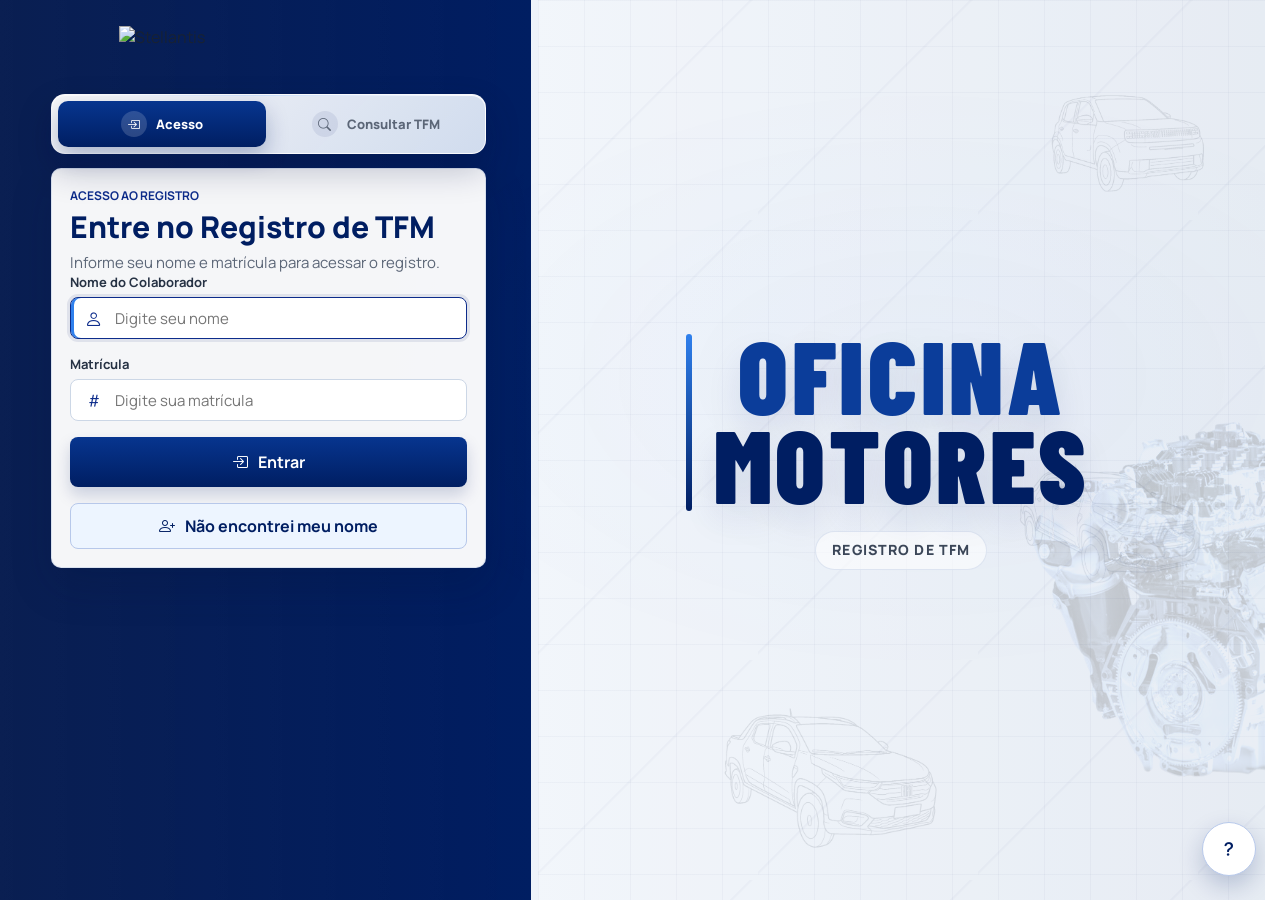
==== commit 0e06a914: "Add files via upload" ====
--- a/index.html
+++ b/index.html
@@ -539,9 +539,9 @@
                     <span>Registrar TFM fechado</span>
                 </button>
 
-                <a class="app-nav-btn" href="abrir-tfm.html">
+                <a class="app-nav-btn" href="registrar-tfm.html">
                     <i class="bi bi-folder-plus"></i>
-                    <span>Abrir TFM</span>
+                    <span>Registrar TFM</span>
                 </a>
 
                 <button type="button" class="app-nav-btn" data-app-tab="consulta">
@@ -890,7 +890,7 @@
                         <div data-tfm-aberto-panel="dados">
                             <div class="painel-dados-topo">
                                 <span>Novo trabalho contínuo</span>
-                                <h1>Abrir TFM</h1>
+                                <h1>Registrar TFM</h1>
                                 <p>Cadastre um TFM em andamento. O host ou um colaborador autorizado poderá finalizar o trabalho.</p>
                             </div>
 
@@ -938,7 +938,7 @@
                         <div id="aberto-feedback" class="feedback-global" role="status" aria-live="polite" hidden></div>
                         <button type="submit" class="btn-acao-tfm-aberto">
                             <i class="bi bi-folder-plus"></i>
-                            <span>Abrir TFM em andamento</span>
+                            <span>Registrar TFM em andamento</span>
                         </button>
                             </form>
                         </div>
